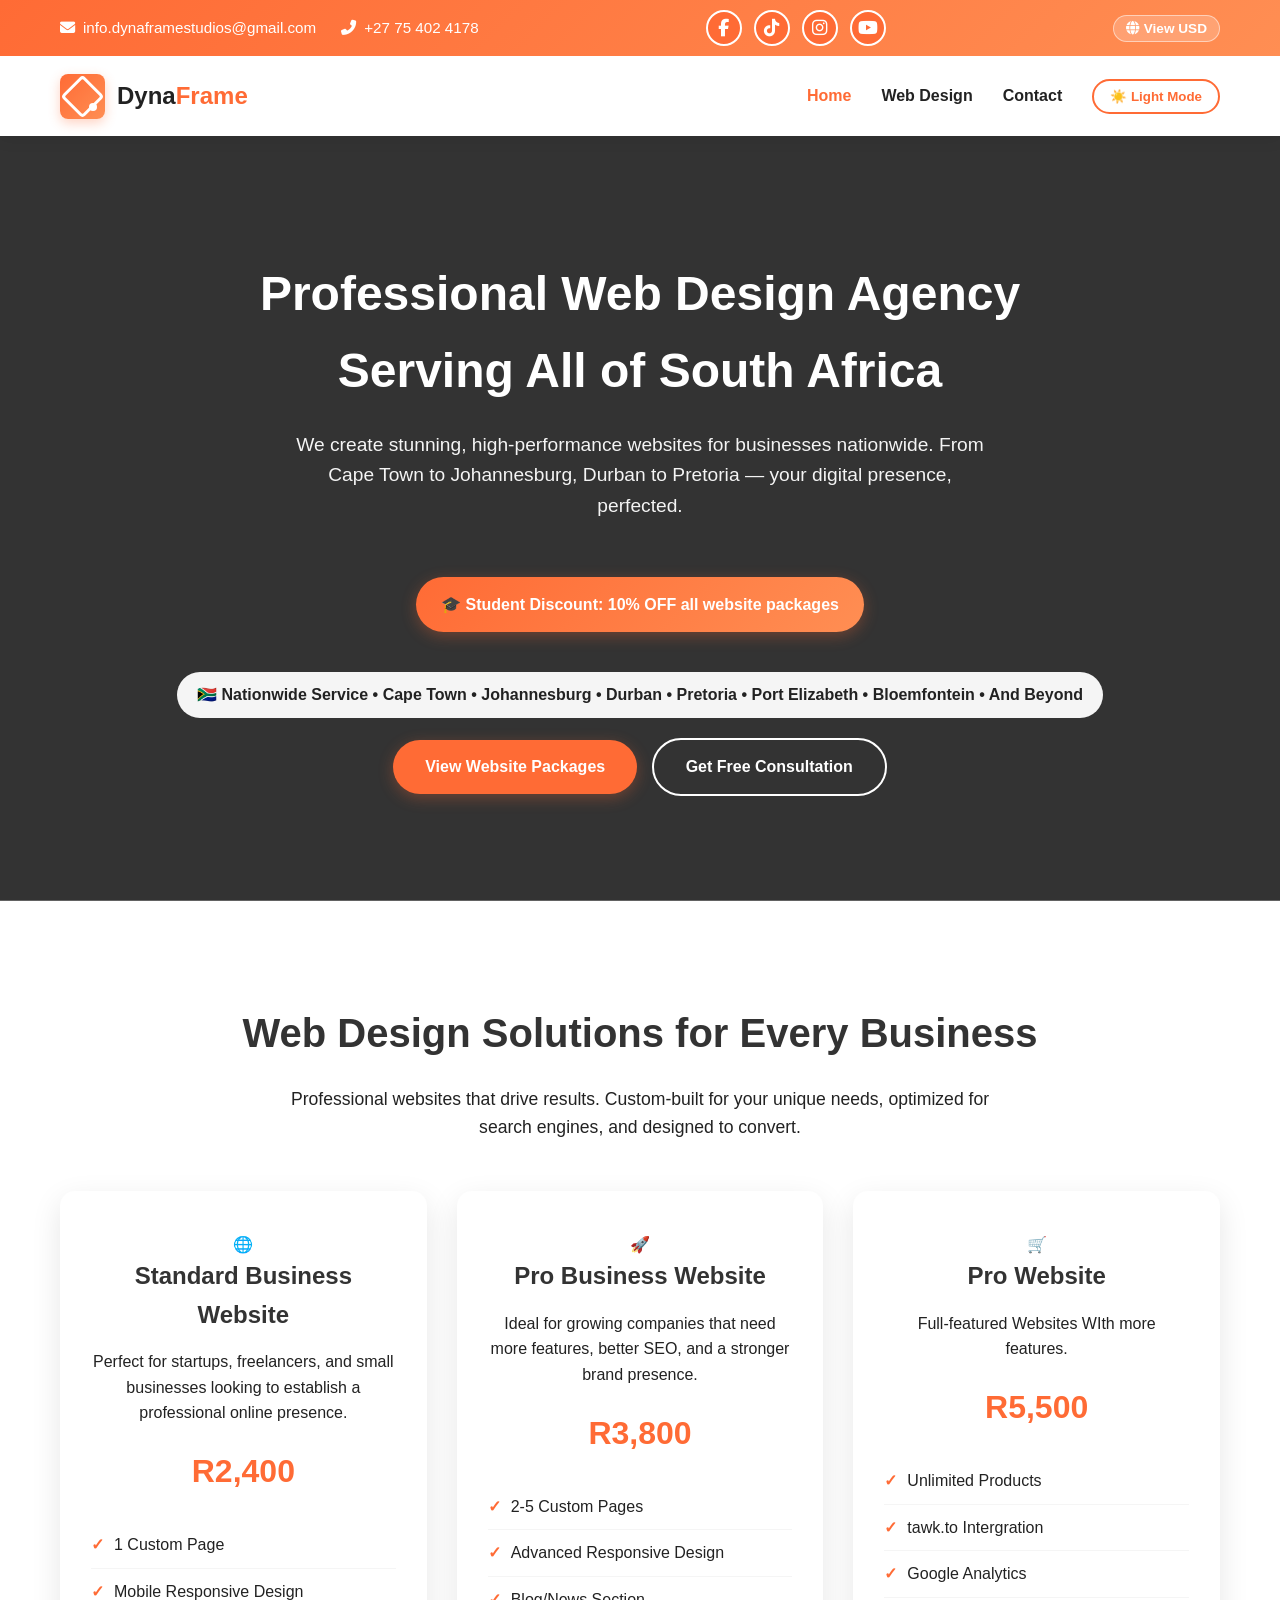
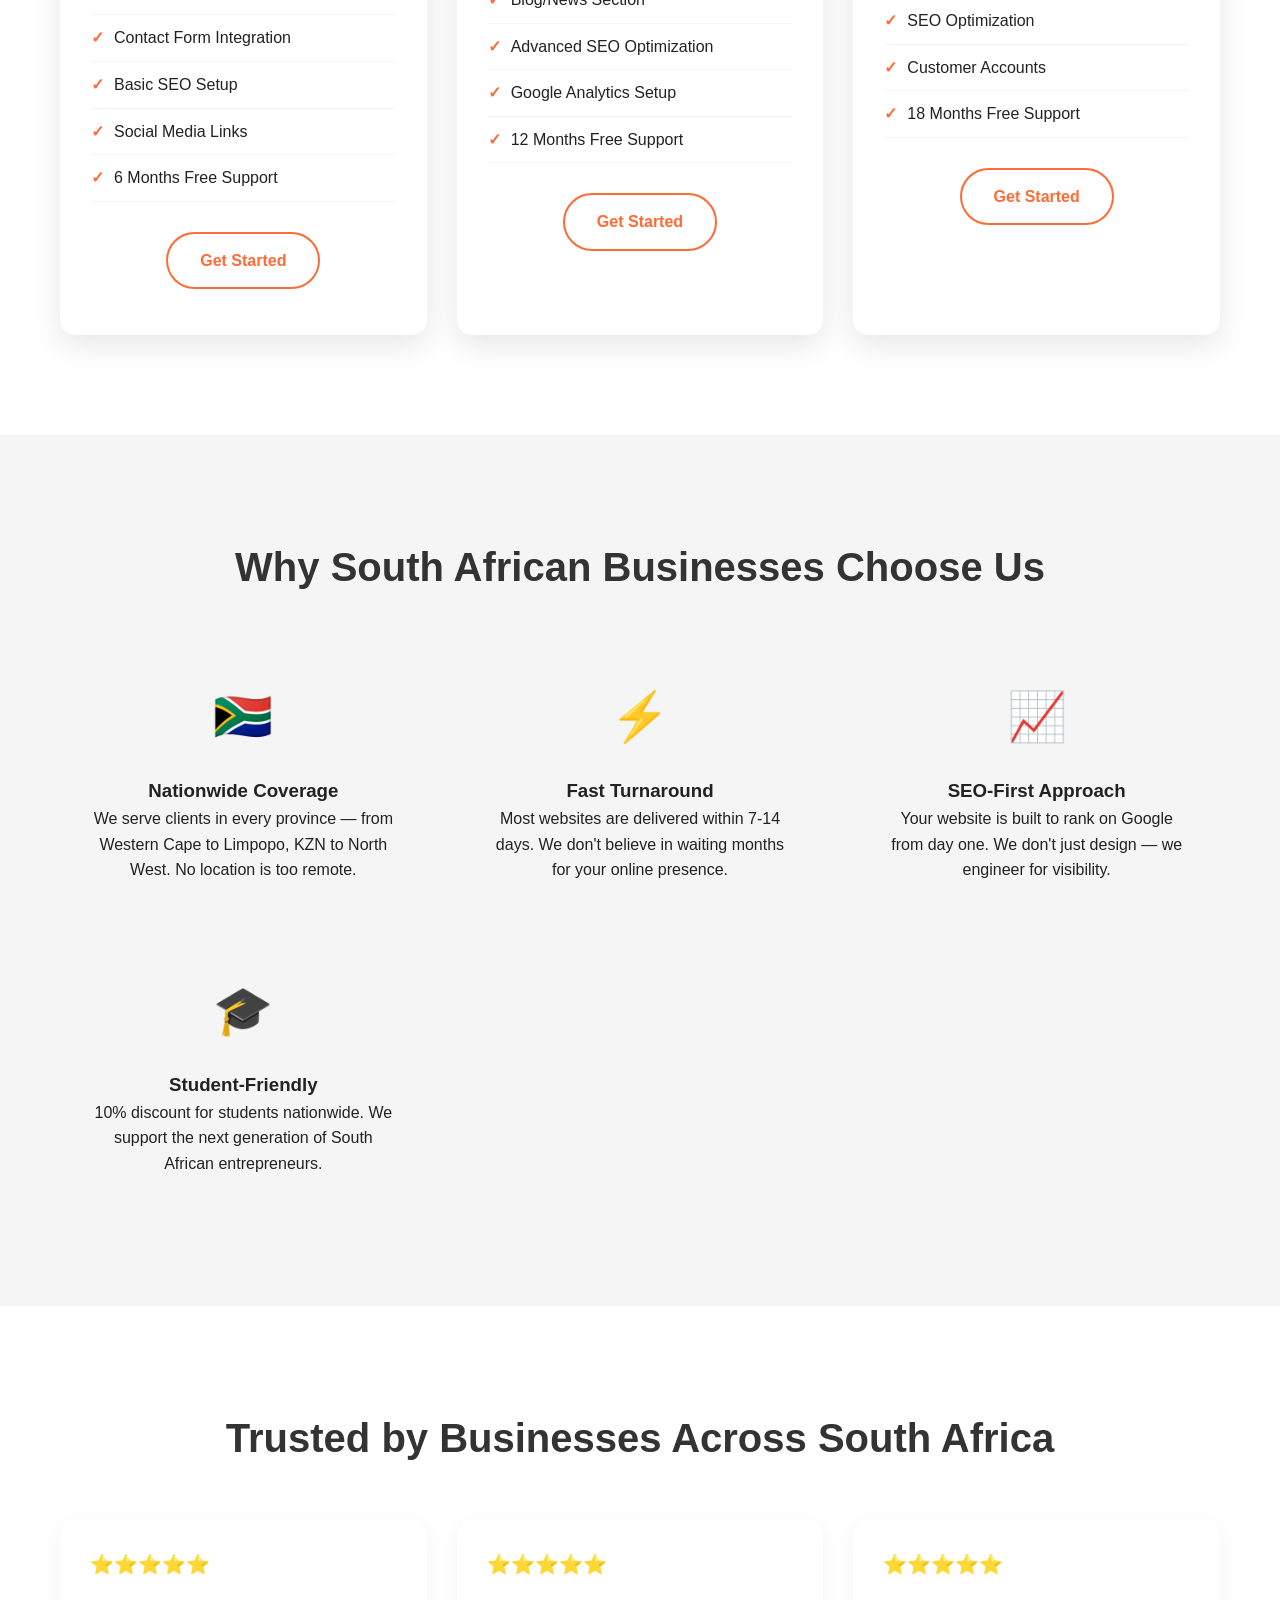
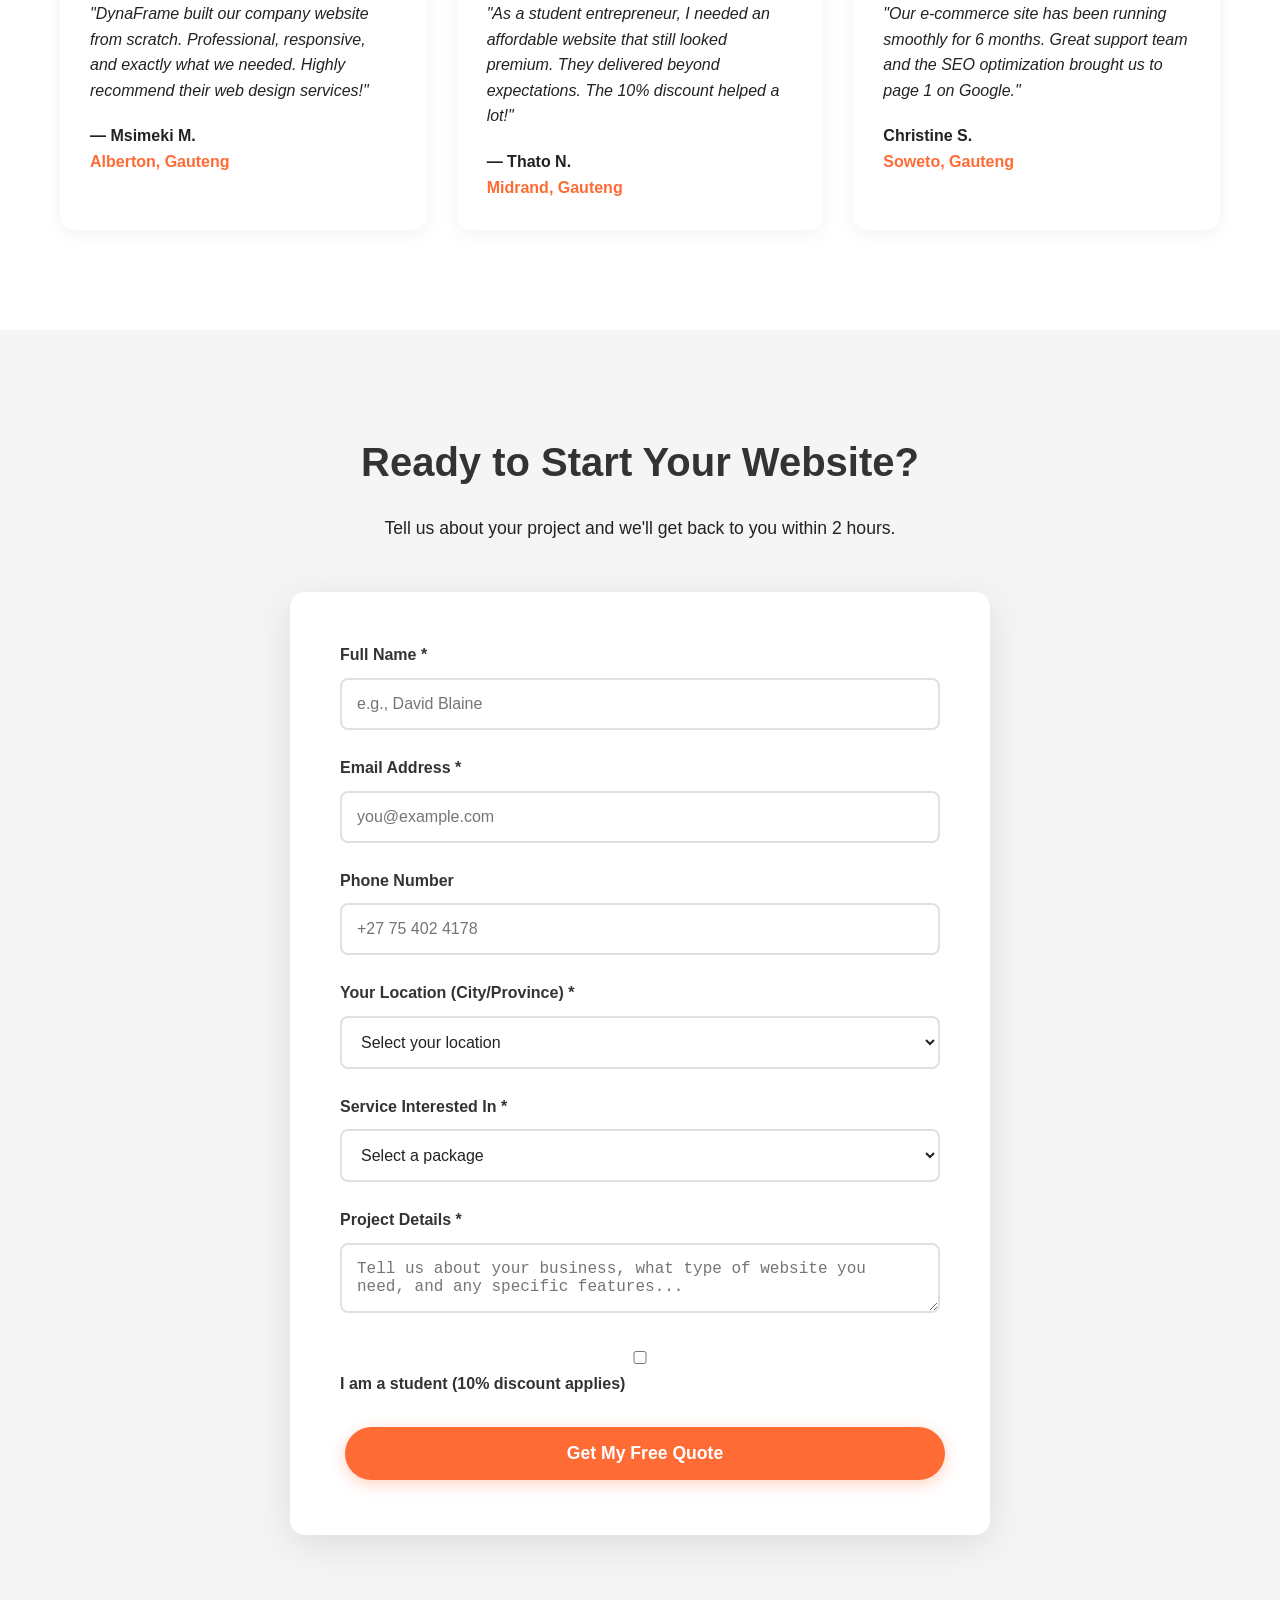
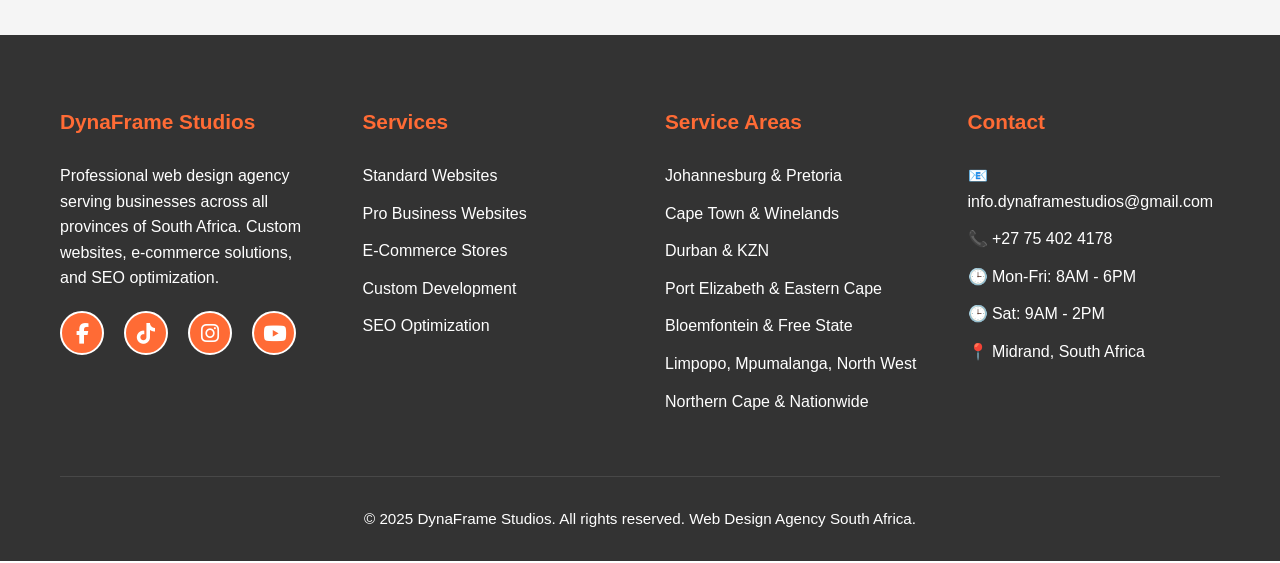
==== index.html @ 7047ec04 "changes" ====
<!DOCTYPE html>
<html lang="en">
<head>
    <meta charset="UTF-8">
    <meta name="viewport" content="width=device-width, initial-scale=1.0">
    <title>DynaFrame Studios | Professional Web Design Agency South Africa</title>
    <link rel="stylesheet" href="styles.css">
    <link rel="icon" href="data:image/svg+xml,<svg xmlns=%22http://www.w3.org/2000/svg%22 viewBox=%220 0 100 100%22><text y=%22.9em%22 font-size=%2290%22>💻</text></svg>" type="image/svg+xml">
    
    <!-- SEO Meta Tags -->
    <meta name="description" content="DynaFrame Studios is a professional web design agency in South Africa. We specialize in custom websites, e-commerce solutions, and SEO optimization. Serving businesses nationwide in Cape Town, Johannesburg, Durban, Pretoria, and all SA provinces.">
    <meta name="keywords" content="web design South Africa, website design agency Cape Town, web development Johannesburg, e-commerce website designers, SEO services South Africa, affordable web design, custom website development, responsive web design, web design company Durban, Pretoria web designers">
    <meta name="geo.region" content="ZA">
    <meta name="geo.placename" content="South Africa">
    <meta name="geo.position" content="-29.000000;25.000000">
    <meta name="ICBM" content="-29.000000, 25.000000">
    
    <!-- Open Graph -->
    <meta property="og:title" content="DynaFrame Studios - Web Design Agency South Africa">
    <meta property="og:description" content="Professional web design services for businesses across South Africa. Custom websites, e-commerce, and SEO.">
    <meta property="og:image" content="https://images.unsplash.com/photo-1581291518633-83b4ebd1d83e">
    <meta property="og:type" content="website">
    <meta property="og:url" content="https://dynaframestudios.co.za">
    
    <!-- Twitter Card -->
    <meta name="twitter:card" content="summary_large_image">
    <meta name="twitter:title" content="DynaFrame Studios - Web Design Agency South Africa">
    <meta name="twitter:description" content="Professional web design services for businesses across South Africa.">
    <meta name="twitter:image" content="https://images.unsplash.com/photo-1581291518633-83b4ebd1d83e">
	<!-- Font Awesome 6 (Official Icons) -->
<link rel="stylesheet" href="https://cdnjs.cloudflare.com/ajax/libs/font-awesome/6.5.2/css/all.min.css">
</head>
<body>
  <!-- TOP BAR with REAL Social Media Icons -->
<div class="top-bar">
    <div class="container top-bar-content">
        <div class="contact-info-top">
            <a href="mailto:info.dynaframestudios@gmail.com">
                <i class="fas fa-envelope"></i> info.dynaframestudios@gmail.com
            </a>
            <a href="tel:+27754024178">
                <i class="fas fa-phone-alt"></i> +27 75 402 4178
            </a>
        </div>
        
        <!-- PROFESSIONAL SOCIAL ICONS - Font Awesome -->
        <div class="social-icons-top">
            <!-- Facebook -->
            <a href="https://facebook.com/dynaframestudios" target="_blank" class="social-icon" aria-label="Facebook">
                <i class="fab fa-facebook-f"></i>
            </a>
            <!-- TikTok -->
            <a href="https://tiktok.com/@dynaframestudios" target="_blank" class="social-icon" aria-label="TikTok">
                <i class="fab fa-tiktok"></i>
            </a>
            <!-- Instagram -->
            <a href="https://instagram.com/dynaframestudios" target="_blank" class="social-icon" aria-label="Instagram">
                <i class="fab fa-instagram"></i>
            </a>
            <!-- YouTube -->
            <a href="https://youtube.com/@dynaframestudios" target="_blank" class="social-icon" aria-label="YouTube">
                <i class="fab fa-youtube"></i>
            </a>
        </div>
        
        <button class="currency-toggle" onclick="showCurrencyModal()">
            <i class="fas fa-globe"></i> View USD
        </button>
    </div>
</div>

    <!-- NAVIGATION -->
    <nav class="navbar">
        <div class="nav-container">
            <a href="index.html" class="logo">
                <div class="logo-graphic"></div>
                <div class="logo-text">Dyna<span>Frame</span></div>
            </a>
            <ul class="nav-menu">
                <li><a href="index.html" class="nav-link active">Home</a></li>
                <li><a href="web-design.html" class="nav-link">Web Design</a></li>
                <li><a href="contact.html" class="nav-link">Contact</a></li>
                <li>
                    <button class="theme-toggle">
                        ☀️ Light Mode
                    </button>
                </li>
            </ul>
        </div>
    </nav>

    <!-- CURRENCY MODAL -->
    <div id="currencyModal" class="price-modal">
        <div class="modal-content">
            <button class="close-modal" onclick="closeCurrencyModal()">×</button>
            <h2>Choose Currency</h2>
            <p>Select your preferred currency for web design pricing:</p>
            <div class="currency-options">
                <button class="currency-btn" onclick="selectCurrency('ZAR')">🇿🇦 ZAR</button>
                <button class="currency-btn" onclick="selectCurrency('USD')">🇺🇸 USD</button>
            </div>
            <p><small>All prices include VAT • Instant quotes available</small></p>
        </div>
    </div>

    <!-- HERO SECTION -->
    <section class="hero">
        <div class="container">
            <div class="hero-content">
                <h1>Professional Web Design Agency<br>Serving All of South Africa</h1>
                <p>We create stunning, high-performance websites for businesses nationwide. From Cape Town to Johannesburg, Durban to Pretoria — your digital presence, perfected.</p>
                
                <div class="student-banner">
                    🎓 <strong>Student Discount:</strong> 10% OFF all website packages
                </div>
                
                <div class="location-badge">
                    🇿🇦 Nationwide Service • Cape Town • Johannesburg • Durban • Pretoria • Port Elizabeth • Bloemfontein • And Beyond
                </div>
                
                <div class="hero-buttons">
                    <a href="web-design.html" class="btn btn-primary">View Website Packages</a>
                    <a href="contact.html" class="btn btn-secondary">Get Free Consultation</a>
                </div>
            </div>
        </div>
    </section>

    <!-- SERVICES SECTION - WEB DEV ONLY -->
    <section class="services">
        <div class="container">
            <h2 class="section-title">Web Design Solutions for Every Business</h2>
            <p class="section-subtitle">Professional websites that drive results. Custom-built for your unique needs, optimized for search engines, and designed to convert.</p>
            
            <div class="services-grid">
                <!-- Card 1: Standard Website -->
                <div class="service-card">
                    <div class="service-icon">🌐</div>
                    <h3>Standard Business Website</h3>
                    <p>Perfect for startups, freelancers, and small businesses looking to establish a professional online presence.</p>
                    <div class="price" data-price-zar="2400">R2,400</div>
                    <ul>
                        <li>1 Custom Page</li>
                        <li>Mobile Responsive Design</li>
                        <li>Contact Form Integration</li>
                        <li>Basic SEO Setup</li>
                        <li>Social Media Links</li>
                        <li>6 Months Free Support</li>
                    </ul>
                    <a href="contact.html?package=standard" class="btn btn-outline">Get Started</a>
                </div>
                
                <!-- Card 2: Pro Website -->
                <div class="service-card">
                    <div class="service-icon">🚀</div>
                    <h3>Pro Business Website</h3>
                    <p>Ideal for growing companies that need more features, better SEO, and a stronger brand presence.</p>
                    <div class="price" data-price-zar="3800">R3,800</div>
                    <ul>
                        <li>2-5 Custom Pages</li>
                        <li>Advanced Responsive Design</li>
                        <li>Blog/News Section</li>
                        <li>Advanced SEO Optimization</li>
                        <li>Google Analytics Setup</li>
                        <li>12 Months Free Support</li>
                    </ul>
                    <a href="contact.html?package=pro" class="btn btn-outline">Get Started</a>
                </div>
                
                <!-- Card 3: E-Commerce Website (NEW) -->
                <div class="service-card">
                    <div class="service-icon">🛒</div>
                    <h3>Pro Website</h3>
                    <p>Full-featured Websites WIth more features.</p>
                    <div class="price" data-price-zar="5500">R5,500</div>
                    <ul>
                        <li>Unlimited Products</li>
                        <li>tawk.to Intergration</li>
                        <li>Google Analytics</li>
                        <li>SEO Optimization</li>
                        <li>Customer Accounts</li>
                        <li>18 Months Free Support</li>
                    </ul>
                    <a href="contact.html?package=ecommerce" class="btn btn-outline">Get Started</a>
                </div>
            </div>
        </div>
    </section>

    <!-- WHY CHOOSE US -->
    <section class="about" style="background: var(--light-gray);">
        <div class="container">
            <h2 class="section-title">Why South African Businesses Choose Us</h2>
            <div style="display: grid; grid-template-columns: repeat(auto-fit, minmax(280px, 1fr)); gap: 30px; margin-top: 50px;">
                <div style="text-align: center; padding: 30px;">
                    <div style="font-size: 3rem; margin-bottom: 20px;">🇿🇦</div>
                    <h3>Nationwide Coverage</h3>
                    <p>We serve clients in every province — from Western Cape to Limpopo, KZN to North West. No location is too remote.</p>
                </div>
                <div style="text-align: center; padding: 30px;">
                    <div style="font-size: 3rem; margin-bottom: 20px;">⚡</div>
                    <h3>Fast Turnaround</h3>
                    <p>Most websites are delivered within 7-14 days. We don't believe in waiting months for your online presence.</p>
                </div>
                <div style="text-align: center; padding: 30px;">
                    <div style="font-size: 3rem; margin-bottom: 20px;">📈</div>
                    <h3>SEO-First Approach</h3>
                    <p>Your website is built to rank on Google from day one. We don't just design — we engineer for visibility.</p>
                </div>
                <div style="text-align: center; padding: 30px;">
                    <div style="font-size: 3rem; margin-bottom: 20px;">🎓</div>
                    <h3>Student-Friendly</h3>
                    <p>10% discount for students nationwide. We support the next generation of South African entrepreneurs.</p>
                </div>
            </div>
        </div>
    </section>

    <!-- REVIEWS -->
    <section class="reviews">
        <div class="container">
            <h2 class="section-title">Trusted by Businesses Across South Africa</h2>
            <div class="reviews-grid" style="display: grid; grid-template-columns: repeat(auto-fit, minmax(300px, 1fr)); gap: 30px; margin-top: 50px;">
                <div class="review-card" style="background: var(--white); padding: 30px; border-radius: 15px; box-shadow: 0 5px 20px rgba(0,0,0,0.05);">
                    <p style="font-size: 1.2rem; margin-bottom: 20px;">⭐⭐⭐⭐⭐</p>
                    <p style="font-style: italic; margin-bottom: 20px;">"DynaFrame built our company website from scratch. Professional, responsive, and exactly what we needed. Highly recommend their web design services!"</p>
                    <p style="font-weight: 700;">— Msimeki M.</p>
                    <p style="color: var(--primary-orange);">Alberton, Gauteng</p>
                </div>
                <div class="review-card" style="background: var(--white); padding: 30px; border-radius: 15px; box-shadow: 0 5px 20px rgba(0,0,0,0.05);">
                    <p style="font-size: 1.2rem; margin-bottom: 20px;">⭐⭐⭐⭐⭐</p>
                    <p style="font-style: italic; margin-bottom: 20px;">"As a student entrepreneur, I needed an affordable website that still looked premium. They delivered beyond expectations. The 10% discount helped a lot!"</p>
                    <p style="font-weight: 700;">— Thato N.</p>
                    <p style="color: var(--primary-orange);">Midrand, Gauteng</p>
                </div>
                <div class="review-card" style="background: var(--white); padding: 30px; border-radius: 15px; box-shadow: 0 5px 20px rgba(0,0,0,0.05);">
                    <p style="font-size: 1.2rem; margin-bottom: 20px;">⭐⭐⭐⭐⭐</p>
                    <p style="font-style: italic; margin-bottom: 20px;">"Our e-commerce site has been running smoothly for 6 months. Great support team and the SEO optimization brought us to page 1 on Google."</p>
                    <p style="font-weight: 700;"> Christine S.</p>
                    <p style="color: var(--primary-orange);">Soweto, Gauteng</p>
                </div>
            </div>
        </div>
    </section>

    <!-- CONTACT FORM -->
    <section class="contact-form" style="background: var(--light-gray);">
        <div class="container">
            <h2 class="section-title">Ready to Start Your Website?</h2>
            <p class="section-subtitle">Tell us about your project and we'll get back to you within 2 hours.</p>
            
            <div class="form-container">
                <form action="https://formsubmit.co/info.dynaframestudios@gmail.com" method="POST">
                    <input type="hidden" name="_subject" value="New Website Inquiry - DynaFrame Studios">
                    <input type="hidden" name="_template" value="table">
                    <input type="hidden" name="_captcha" value="false">
                    <input type="hidden" name="_next" value="https://dynaframestudios.co.za/thank-you.html">
                    
                    <div class="form-group">
                        <label for="name">Full Name *</label>
                        <input type="text" id="name" name="name" required placeholder="e.g., David Blaine">
                    </div>
                    
                    <div class="form-group">
                        <label for="email">Email Address *</label>
                        <input type="email" id="email" name="email" required placeholder="you@example.com">
                    </div>
                    
                    <div class="form-group">
                        <label for="phone">Phone Number</label>
                        <input type="tel" id="phone" name="phone" placeholder="+27 75 402 4178">
                    </div>
                    
                    <div class="form-group">
                        <label for="location">Your Location (City/Province) *</label>
                        <select id="location" name="location" required>
                            <option value="">Select your location</option>
                            <option value="gauteng-jhb">Johannesburg, Gauteng</option>
                            <option value="gauteng-pta">Pretoria, Gauteng</option>
                            <option value="western-cape-cpt">Cape Town, Western Cape</option>
                            <option value="kzn-dbn">Durban, KZN</option>
                            <option value="eastern-cape-pe">Port Elizabeth, Eastern Cape</option>
                            <option value="free-state-bfn">Bloemfontein, Free State</option>
                            <option value="limpopo">Limpopo</option>
                            <option value="mpumalanga">Mpumalanga</option>
                            <option value="north-west">North West</option>
                            <option value="northern-cape">Northern Cape</option>
                            <option value="other">Other Country (Please specify in message)</option>
                        </select>
                    </div>
                    
                    <div class="form-group">
                        <label for="service">Service Interested In *</label>
                        <select id="service" name="service" required>
                            <option value="">Select a package</option>
                            <option value="web-design-standard">Standard Website - R2,500</option>
                            <option value="web-design-pro">Pro Website - R3,500</option>
                            <option value="web-design-ecommerce">E-Commerce Website - R5,000</option>
                            <option value="web-design-custom">Custom Quote (Large Project)</option>
                        </select>
                    </div>
                    
                    <div class="form-group">
                        <label for="message">Project Details *</label>
                        <textarea id="message" name="message" placeholder="Tell us about your business, what type of website you need, and any specific features..." required></textarea>
                    </div>
                    
                    <div class="form-group">
                        <label>
                            <input type="checkbox" name="student" value="yes"> I am a student (10% discount applies)
                        </label>
                    </div>
                    
                    <button type="submit" class="btn btn-primary" style="width: 100%; padding: 16px; font-size: 1.1rem;">Get My Free Quote</button>
                </form>
            </div>
        </div>
    </section>

    <!-- FOOTER -->
    <footer class="footer">
        <div class="container">
            <div class="footer-content">
                <div class="footer-section">
                    <h3>DynaFrame Studios</h3>
                    <p>Professional web design agency serving businesses across all provinces of South Africa. Custom websites, e-commerce solutions, and SEO optimization.</p>
                   <div class="social-links">
    <a href="https://facebook.com/dynaframestudios" target="_blank" aria-label="Facebook">
        <i class="fab fa-facebook-f"></i>
    </a>
    <a href="https://tiktok.com/@dynaframestudios" target="_blank" aria-label="TikTok">
        <i class="fab fa-tiktok"></i>
    </a>
    <a href="https://instagram.com/dynaframe.studios" target="_blank" aria-label="Instagram">
        <i class="fab fa-instagram"></i>
    </a>
    <a href="https://youtube.com/@dynaframestudios" target="_blank" aria-label="YouTube">
        <i class="fab fa-youtube"></i>
    </a>
</div> 
                </div>
                <div class="footer-section">
                    <h3>Services</h3>
                    <ul>
                        <li><a href="web-design.html">Standard Websites</a></li>
                        <li><a href="web-design.html">Pro Business Websites</a></li>
                        <li><a href="web-design.html">E-Commerce Stores</a></li>
                        <li><a href="contact.html">Custom Development</a></li>
                        <li><a href="web-design.html">SEO Optimization</a></li>
                    </ul>
                </div>
                <div class="footer-section">
                    <h3>Service Areas</h3>
                    <ul>
                        <li>Johannesburg & Pretoria</li>
                        <li>Cape Town & Winelands</li>
                        <li>Durban & KZN</li>
                        <li>Port Elizabeth & Eastern Cape</li>
                        <li>Bloemfontein & Free State</li>
                        <li>Limpopo, Mpumalanga, North West</li>
                        <li>Northern Cape & Nationwide</li>
                    </ul>
                </div>
                <div class="footer-section">
                    <h3>Contact</h3>
                    <ul>
                        <li>📧 info.dynaframestudios@gmail.com</li>
                        <li>📞 +27 75 402 4178</li>
                        <li>🕒 Mon-Fri: 8AM - 6PM</li>
                        <li>🕒 Sat: 9AM - 2PM</li>
                        <li>📍 Midrand, South Africa</li>
                    </ul>
                </div>
            </div>
            <div class="footer-bottom">
                <p>&copy; 2025 DynaFrame Studios. All rights reserved. Web Design Agency South Africa.</p>
            </div>
        </div>
    </footer>

    <!-- Schema.org for SEO -->
    <script type="application/ld+json">
    {
      "@context": "https://schema.org",
      "@type": "ProfessionalService",
      "name": "DynaFrame Studios",
      "description": "Professional web design agency serving all of South Africa",
      "url": "https://dynaframestudios.co.za",
      "logo": "https://dynaframestudios.co.za/logo.png",
      "email": "info@dynaframestudios.co.za",
      "telephone": "+27754024178",
      "areaServed": {
        "@type": "Country",
        "name": "South Africa"
      },
      "address": {
        "@type": "PostalAddress",
        "addressCountry": "ZA"
      },
      "priceRange": "R2,500 - R15,000+"
    }
    </script>

    <!-- Scripts -->
    <script src="script.js"></script>
    
    <!-- Tawk.to Live Chat -->
    <script type="text/javascript">
    var Tawk_API=Tawk_API||{}, Tawk_LoadStart=new Date();
    (function(){
    var s1=document.createElement("script"),s0=document.getElementsByTagName("script")[0];
    s1.async=true;
    s1.src='https://embed.tawk.to/68ec91b77e32cc195255b3de/1j7e1idgv';
    s1.charset='UTF-8';
    s1.setAttribute('crossorigin','*');
    s0.parentNode.insertBefore(s1,s0);
    })();
    </script>
</body>
</html>
---- styles.css ----
:root {
    --primary-orange: #FF6B35;
    --secondary-orange: #FF8E53;
    --white: #FFFFFF;
    --black: #222222;
    --dark-gray: #333333;
    --light-gray: #F5F5F5;
    --bg-dark: #121212;
    --card-dark: #1E1E1E;
    --text-dark: #F0F0F0;
    --border-dark: #333333;
}

* {
    margin: 0;
    padding: 0;
    box-sizing: border-box;
    transition: background-color 0.3s ease, color 0.3s ease, border-color 0.3s ease, background 0.3s ease;
}

body {
    font-family: 'Arial', sans-serif;
    line-height: 1.6;
    color: var(--black);
    background-color: var(--white);
}

body.dark-mode {
    background-color: var(--bg-dark);
    color: var(--text-dark);
}

.container {
    max-width: 1200px;
    margin: 0 auto;
    padding: 0 20px;
}

/* ===== TOP BAR ===== */
.top-bar {
    background: linear-gradient(135deg, var(--primary-orange), var(--secondary-orange));
    color: white;
    padding: 10px 0;
    position: relative;
    z-index: 1001;
}

body.dark-mode .top-bar {
    background: linear-gradient(135deg, var(--dark-gray), var(--black));
}

.top-bar-content {
    display: flex;
    justify-content: space-between;
    align-items: center;
    flex-wrap: wrap;
}

.contact-info-top {
    display: flex;
    gap: 25px;
    flex-wrap: wrap;
}

.contact-info-top a {
    color: white;
    text-decoration: none;
    display: flex;
    align-items: center;
    gap: 8px;
    font-size: 0.95rem;
    transition: opacity 0.3s;
}

body.dark-mode .contact-info-top a {
    color: var(--white);
}

.contact-info-top a:hover {
    opacity: 0.9;
    text-decoration: underline;
}

/* ===== SOCIAL ICONS - UPDATED ===== */
.social-icons-top {
    display: flex;
    gap: 12px;
    align-items: center;
}

.social-icon {
    display: flex;
    align-items: center;
    justify-content: center;
    width: 36px;
    height: 36px;
    border-radius: 50%;
    text-decoration: none;
    font-size: 1.1rem;
    transition: all 0.3s ease;
    
    /* LIGHT MODE - Orange circle, white border, white icon */
    background: var(--primary-orange);
    border: 2px solid var(--white);
    color: var(--white);
}

.social-icon:hover {
    transform: translateY(-3px);
    box-shadow: 0 5px 15px rgba(255, 107, 53, 0.4);
}

/* DARK MODE - Black circle, orange border, orange icon */
body.dark-mode .social-icon {
    background: var(--black);
    border: 2px solid var(--primary-orange);
    color: var(--primary-orange);
}

body.dark-mode .social-icon:hover {
    box-shadow: 0 5px 15px rgba(255, 107, 53, 0.3);
}

.currency-toggle {
    background: rgba(255,255,255,0.2);
    border: 1px solid rgba(255,255,255,0.5);
    color: white;
    padding: 5px 12px;
    border-radius: 20px;
    cursor: pointer;
    font-size: 0.85rem;
    font-weight: 600;
    transition: all 0.3s;
}

.currency-toggle:hover {
    background: rgba(255,255,255,0.3);
}

/* ===== NAVIGATION ===== */
.navbar {
    background: var(--white);
    box-shadow: 0 2px 15px rgba(0,0,0,0.1);
    position: sticky;
    top: 0;
    width: 100%;
    z-index: 1000;
}

body.dark-mode .navbar {
    background: var(--card-dark);
    box-shadow: 0 2px 15px rgba(0,0,0,0.3);
}

.nav-container {
    max-width: 1200px;
    margin: 0 auto;
    padding: 0 20px;
    display: flex;
    justify-content: space-between;
    align-items: center;
    height: 80px;
}

.logo {
    display: flex;
    align-items: center;
    gap: 12px;
    text-decoration: none;
}

.logo-graphic {
    width: 45px;
    height: 45px;
    background: linear-gradient(135deg, var(--primary-orange) 0%, var(--secondary-orange) 100%);
    border-radius: 8px;
    position: relative;
    display: flex;
    align-items: center;
    justify-content: center;
    box-shadow: 0 4px 12px rgba(255, 107, 53, 0.3);
}

body.dark-mode .logo-graphic {
    background: linear-gradient(135deg, var(--white) 0%, var(--light-gray) 100%);
    box-shadow: 0 4px 12px rgba(255,255,255,0.1);
}

.logo-graphic::before {
    content: "";
    position: absolute;
    width: 25px;
    height: 25px;
    border: 3px solid var(--white);
    border-radius: 4px;
    transform: rotate(45deg);
}

body.dark-mode .logo-graphic::before {
    border-color: var(--primary-orange);
}

.logo-graphic::after {
    content: "";
    position: absolute;
    width: 8px;
    height: 8px;
    background: var(--white);
    border-radius: 50%;
    bottom: 8px;
    right: 8px;
}

body.dark-mode .logo-graphic::after {
    background: var(--primary-orange);
}

.logo-text {
    font-size: 1.5rem;
    font-weight: 700;
    color: var(--black);
}

body.dark-mode .logo-text {
    color: var(--text-dark);
}

.logo-text span {
    color: var(--primary-orange);
}

body.dark-mode .logo-text span {
    color: var(--white);
}

.nav-menu {
    display: flex;
    list-style: none;
    gap: 30px;
    align-items: center;
}

.nav-link {
    text-decoration: none;
    color: var(--black);
    font-weight: 600;
    transition: color 0.3s;
    font-size: 1rem;
}

body.dark-mode .nav-link {
    color: var(--text-dark);
}

.nav-link:hover,
.nav-link.active {
    color: var(--primary-orange);
}

body.dark-mode .nav-link:hover,
body.dark-mode .nav-link.active {
    color: var(--white);
}

.theme-toggle {
    background: none;
    border: 2px solid var(--primary-orange);
    color: var(--primary-orange);
    padding: 8px 16px;
    border-radius: 30px;
    cursor: pointer;
    font-weight: 600;
    display: flex;
    align-items: center;
    gap: 8px;
    transition: all 0.3s;
}

body.dark-mode .theme-toggle {
    border-color: var(--white);
    color: var(--white);
}

.theme-toggle:hover {
    background: var(--primary-orange);
    color: white;
}

body.dark-mode .theme-toggle:hover {
    background: var(--white);
    color: var(--black);
    border-color: var(--white);
}

/* ===== MOBILE MENU ===== */
.mobile-menu-toggle {
    display: none;
    flex-direction: column;
    cursor: pointer;
    gap: 6px;
}

.mobile-menu-toggle span {
    width: 30px;
    height: 3px;
    background: var(--black);
    border-radius: 3px;
    transition: 0.3s;
}

body.dark-mode .mobile-menu-toggle span {
    background: var(--text-dark);
}

/* ===== HERO SECTION ===== */
.hero {
    background: linear-gradient(rgba(0,0,0,0.8), rgba(0,0,0,0.8)), url('https://images.unsplash.com/photo-1581291518633-83b4ebd1d83e?ixlib=rb-4.0.3&auto=format&fit=crop&w=1200&q=80');
    background-size: cover;
    background-position: center;
    color: white;
    padding: 120px 0 100px;
    text-align: center;
}

.hero-content h1 {
    font-size: 3rem;
    margin-bottom: 20px;
    font-weight: 700;
    color: white;
}

.hero-content p {
    font-size: 1.2rem;
    margin-bottom: 30px;
    max-width: 700px;
    margin-left: auto;
    margin-right: auto;
    opacity: 0.95;
    color: white;
}

/* ===== BUTTONS ===== */
.btn {
    display: inline-block;
    padding: 14px 32px;
    border-radius: 50px;
    text-decoration: none;
    font-weight: 600;
    transition: all 0.3s;
    margin: 5px;
    border: none;
    cursor: pointer;
    font-size: 1rem;
}

.btn-primary {
    background: var(--primary-orange);
    color: white;
    box-shadow: 0 4px 15px rgba(255, 107, 53, 0.3);
}

.btn-primary:hover {
    background: var(--secondary-orange);
    transform: translateY(-3px);
    box-shadow: 0 6px 20px rgba(255, 107, 53, 0.4);
}

.btn-secondary {
    background: transparent;
    color: white;
    border: 2px solid white;
}

.btn-secondary:hover {
    background: white;
    color: var(--black);
    transform: translateY(-3px);
}

.btn-outline {
    background: transparent;
    color: var(--primary-orange);
    border: 2px solid var(--primary-orange);
}

body.dark-mode .btn-outline {
    color: var(--white);
    border-color: var(--white);
}

.btn-outline:hover {
    background: var(--primary-orange);
    color: white;
}

body.dark-mode .btn-outline:hover {
    background: var(--white);
    color: var(--black);
    border-color: var(--white);
}

/* ===== STUDENT BANNER ===== */
.student-banner {
    background: linear-gradient(135deg, var(--primary-orange), var(--secondary-orange));
    color: white;
    padding: 15px 25px;
    border-radius: 50px;
    margin: 25px 0;
    text-align: center;
    font-weight: 600;
    box-shadow: 0 4px 15px rgba(255, 107, 53, 0.3);
    display: inline-block;
}

body.dark-mode .student-banner {
    background: linear-gradient(135deg, var(--dark-gray), var(--black));
    color: var(--white);
}

/* ===== LOCATION BADGE ===== */
.location-badge {
    background: var(--light-gray);
    color: var(--black);
    padding: 10px 20px;
    border-radius: 50px;
    display: inline-block;
    margin: 15px 0;
    font-size: 1rem;
    font-weight: 600;
}

body.dark-mode .location-badge {
    background: var(--card-dark);
    color: var(--text-dark);
}

/* ===== SECTIONS ===== */
.services,
.about,
.reviews,
.contact-form,
.pricing,
.process {
    padding: 100px 0;
}

.section-title {
    text-align: center;
    font-size: 2.5rem;
    margin-bottom: 20px;
    color: var(--dark-gray);
}

body.dark-mode .section-title {
    color: var(--white);
}

.section-subtitle {
    text-align: center;
    max-width: 700px;
    margin: 0 auto 50px;
    font-size: 1.1rem;
    color: var(--black);
}

body.dark-mode .section-subtitle {
    color: var(--text-dark);
}

/* ===== SERVICES GRID ===== */
.services-grid {
    display: grid;
    grid-template-columns: repeat(auto-fit, minmax(350px, 1fr));
    gap: 30px;
    margin-top: 50px;
}

.service-card {
    background: var(--white);
    padding: 40px 30px;
    border-radius: 15px;
    text-align: center;
    box-shadow: 0 10px 30px rgba(0,0,0,0.1);
    transition: all 0.3s;
    border: 1px solid transparent;
}

.service-card:hover {
    transform: translateY(-10px);
    box-shadow: 0 15px 40px rgba(255, 107, 53, 0.15);
    border-color: var(--primary-orange);
}

body.dark-mode .service-card {
    background: var(--card-dark);
    color: var(--text-dark);
    box-shadow: 0 10px 30px rgba(0,0,0,0.3);
}

.service-card .price {
    font-size: 2rem;
    font-weight: 700;
    color: var(--primary-orange);
    margin: 20px 0;
}

body.dark-mode .service-card .price {
    color: var(--white);
}

.service-card h3 {
    color: var(--dark-gray);
    margin-bottom: 15px;
    font-size: 1.5rem;
}

body.dark-mode .service-card h3 {
    color: var(--white);
}

.service-card ul {
    list-style: none;
    margin: 25px 0;
    text-align: left;
}

.service-card li {
    padding: 10px 0;
    border-bottom: 1px solid var(--light-gray);
    display: flex;
    align-items: center;
    gap: 10px;
    color: var(--black);
}

body.dark-mode .service-card li {
    border-bottom-color: var(--border-dark);
    color: var(--text-dark);
}

.service-card li:before {
    content: "✓";
    color: var(--primary-orange);
    font-weight: bold;
}

body.dark-mode .service-card li:before {
    color: var(--white);
}

/* ===== PRICING CARDS ===== */
.pricing-grid {
    display: grid;
    grid-template-columns: repeat(auto-fit, minmax(300px, 1fr));
    gap: 30px;
    margin-top: 50px;
}

.pricing-card {
    background: var(--white);
    border-radius: 15px;
    overflow: hidden;
    box-shadow: 0 10px 30px rgba(0,0,0,0.1);
    transition: transform 0.3s;
    border: 1px solid transparent;
}

.pricing-card:hover {
    transform: translateY(-10px);
    border-color: var(--primary-orange);
}

body.dark-mode .pricing-card {
    background: var(--card-dark);
}

.pricing-header {
    background: var(--primary-orange);
    color: white;
    padding: 40px 30px;
    text-align: center;
}

body.dark-mode .pricing-header {
    background: linear-gradient(135deg, var(--dark-gray), var(--black));
}

.pricing-header h3 {
    font-size: 1.8rem;
    margin-bottom: 15px;
    color: white;
}

.price {
    font-size: 3.5rem;
    font-weight: 700;
    margin-bottom: 10px;
    color: white;
}

.pricing-body {
    padding: 40px 30px;
}

.features-list {
    list-style: none;
    margin-bottom: 30px;
}

.features-list li {
    padding: 12px 0;
    border-bottom: 1px solid var(--light-gray);
    display: flex;
    align-items: center;
    gap: 10px;
    color: var(--black);
}

body.dark-mode .features-list li {
    border-bottom-color: var(--border-dark);
    color: var(--text-dark);
}

.features-list li:before {
    content: "✓";
    color: var(--primary-orange);
    font-weight: bold;
}

body.dark-mode .features-list li:before {
    color: var(--white);
}

/* ===== PROCESS STEPS ===== */
.process-steps {
    display: grid;
    grid-template-columns: repeat(auto-fit, minmax(250px, 1fr));
    gap: 30px;
    margin-top: 50px;
}

.process-step {
    text-align: center;
    padding: 40px 30px;
    background: var(--white);
    border-radius: 15px;
    box-shadow: 0 5px 20px rgba(0,0,0,0.1);
}

body.dark-mode .process-step {
    background: var(--card-dark);
}

.process-step h3 {
    color: var(--dark-gray);
    margin-bottom: 15px;
}

body.dark-mode .process-step h3 {
    color: var(--white);
}

.process-step p {
    color: var(--black);
}

body.dark-mode .process-step p {
    color: var(--text-dark);
}

.step-number {
    background: var(--primary-orange);
    color: white;
    width: 60px;
    height: 60px;
    border-radius: 50%;
    display: flex;
    align-items: center;
    justify-content: center;
    font-size: 1.8rem;
    font-weight: 700;
    margin: 0 auto 25px;
}

body.dark-mode .step-number {
    background: var(--white);
    color: var(--black);
}

/* ===== REVIEW CARDS ===== */
.review-card {
    background: var(--white);
    padding: 30px;
    border-radius: 15px;
    box-shadow: 0 5px 20px rgba(0,0,0,0.05);
}

body.dark-mode .review-card {
    background: var(--card-dark);
}

.review-card p {
    color: var(--black);
}

body.dark-mode .review-card p {
    color: var(--text-dark);
}

.review-card p:last-child {
    color: var(--primary-orange);
    font-weight: 700;
}

body.dark-mode .review-card p:last-child {
    color: var(--white);
}

/* ===== FORM STYLES ===== */
.form-container {
    max-width: 700px;
    margin: 0 auto;
    background: var(--white);
    padding: 50px;
    border-radius: 15px;
    box-shadow: 0 10px 40px rgba(0,0,0,0.1);
}

body.dark-mode .form-container {
    background: var(--card-dark);
}

.form-group {
    margin-bottom: 25px;
}

.form-group label {
    display: block;
    margin-bottom: 10px;
    font-weight: 600;
    color: var(--dark-gray);
}

body.dark-mode .form-group label {
    color: var(--text-dark);
}

.form-group input,
.form-group select,
.form-group textarea {
    width: 100%;
    padding: 15px;
    border: 2px solid #e0e0e0;
    border-radius: 8px;
    font-size: 1rem;
    transition: all 0.3s;
    background: var(--white);
    color: var(--black);
}

body.dark-mode .form-group input,
body.dark-mode .form-group select,
body.dark-mode .form-group textarea {
    background: var(--bg-dark);
    border-color: var(--border-dark);
    color: var(--text-dark);
}

.form-group input:focus,
.form-group select:focus,
.form-group textarea:focus {
    outline: none;
    border-color: var(--primary-orange);
    box-shadow: 0 0 0 3px rgba(255, 107, 53, 0.1);
}

/* ===== CURRENCY MODAL ===== */
.price-modal {
    display: none;
    position: fixed;
    top: 0;
    left: 0;
    width: 100%;
    height: 100%;
    background: rgba(0,0,0,0.8);
    z-index: 2000;
    justify-content: center;
    align-items: center;
}

.modal-content {
    background: var(--white);
    padding: 50px;
    border-radius: 15px;
    text-align: center;
    max-width: 500px;
    width: 90%;
    position: relative;
}

body.dark-mode .modal-content {
    background: var(--card-dark);
    color: var(--text-dark);
}

.modal-content h2 {
    color: var(--dark-gray);
    margin-bottom: 15px;
}

body.dark-mode .modal-content h2 {
    color: var(--white);
}

.modal-content p {
    color: var(--black);
}

body.dark-mode .modal-content p {
    color: var(--text-dark);
}

.close-modal {
    position: absolute;
    top: 15px;
    right: 20px;
    background: none;
    border: none;
    font-size: 2rem;
    cursor: pointer;
    color: var(--dark-gray);
}

body.dark-mode .close-modal {
    color: var(--text-dark);
}

.currency-options {
    display: flex;
    gap: 20px;
    justify-content: center;
    margin: 30px 0;
}

.currency-btn {
    padding: 15px 30px;
    border: 2px solid var(--primary-orange);
    background: none;
    color: var(--primary-orange);
    border-radius: 8px;
    cursor: pointer;
    font-weight: 600;
    font-size: 1.1rem;
    transition: all 0.3s;
}

.currency-btn:hover {
    background: var(--primary-orange);
    color: white;
}

body.dark-mode .currency-btn {
    border-color: var(--white);
    color: var(--white);
}

body.dark-mode .currency-btn:hover {
    background: var(--white);
    color: var(--black);
}

/* ===== FOOTER ===== */
.footer {
    background: var(--dark-gray);
    color: var(--white);
    padding: 70px 0 30px;
}

body.dark-mode .footer {
    background: var(--black);
}

.footer-content {
    display: grid;
    grid-template-columns: repeat(auto-fit, minmax(250px, 1fr));
    gap: 50px;
    margin-bottom: 50px;
}

.footer-section h3 {
    margin-bottom: 25px;
    color: var(--primary-orange);
    font-size: 1.3rem;
}

body.dark-mode .footer-section h3 {
    color: var(--white);
}

.footer-section ul {
    list-style: none;
}

.footer-section ul li {
    margin-bottom: 12px;
    color: var(--white);
}

.footer-section a {
    color: var(--white);
    text-decoration: none;
    transition: color 0.3s;
}

.footer-section a:hover {
    color: var(--primary-orange);
}

body.dark-mode .footer-section a:hover {
    color: var(--white);
}

/* ===== SOCIAL LINKS IN FOOTER ===== */
.social-links {
    display: flex;
    gap: 20px;
    margin-top: 20px;
}

.social-links a {
    display: flex;
    align-items: center;
    justify-content: center;
    width: 44px;
    height: 44px;
    border-radius: 50%;
    background: var(--primary-orange);
    border: 2px solid var(--white);
    color: var(--white);
    font-size: 1.3rem;
    transition: all 0.3s;
}

.social-links a:hover {
    transform: translateY(-3px);
    box-shadow: 0 5px 15px rgba(255, 107, 53, 0.4);
}

body.dark-mode .social-links a {
    background: var(--black);
    border: 2px solid var(--primary-orange);
    color: var(--primary-orange);
}

body.dark-mode .social-links a:hover {
    box-shadow: 0 5px 15px rgba(255, 107, 53, 0.3);
}

.footer-bottom {
    text-align: center;
    padding-top: 30px;
    border-top: 1px solid rgba(255,255,255,0.1);
    font-size: 0.95rem;
    color: var(--white);
}

/* ===== RESPONSIVE DESIGN ===== */
@media (max-width: 992px) {
    .hero-content h1 {
        font-size: 2.5rem;
    }
    
    .section-title {
        font-size: 2.2rem;
    }
}

@media (max-width: 768px) {
    .top-bar-content {
        flex-direction: column;
        gap: 15px;
        text-align: center;
    }
    
    .contact-info-top {
        flex-direction: column;
        gap: 10px;
        align-items: center;
    }
    
    .social-icons-top {
        justify-content: center;
    }
    
    .mobile-menu-toggle {
        display: flex;
    }
    
    .nav-menu {
        display: none;
        position: absolute;
        top: 80px;
        left: 0;
        width: 100%;
        background: var(--white);
        flex-direction: column;
        padding: 30px;
        box-shadow: 0 10px 20px rgba(0,0,0,0.1);
        gap: 20px;
    }
    
    body.dark-mode .nav-menu {
        background: var(--card-dark);
    }
    
    .nav-menu.active {
        display: flex;
    }
    
    .nav-menu li {
        width: 100%;
        text-align: center;
    }
    
    .nav-link {
        display: block;
        padding: 10px;
    }
    
    .hero {
        padding: 100px 0 80px;
    }
    
    .hero-content h1 {
        font-size: 2rem;
    }
    
    .hero-content p {
        font-size: 1rem;
    }
    
    .hero-buttons {
        flex-direction: column;
        align-items: center;
    }
    
    .btn {
        width: 100%;
        max-width: 300px;
    }
    
    .services,
    .about,
    .reviews,
    .contact-form,
    .pricing,
    .process {
        padding: 60px 0;
    }
    
    .services-grid,
    .pricing-grid,
    .process-steps {
        grid-template-columns: 1fr;
    }
    
    .form-container {
        padding: 30px 20px;
    }
    
    .section-title {
        font-size: 1.8rem;
    }
    
    .price {
        font-size: 2.5rem;
    }
}

@media (max-width: 480px) {
    .container {
        padding: 0 15px;
    }
    
    .hero-content h1 {
        font-size: 1.8rem;
    }
    
    .logo-text {
        font-size: 1.2rem;
    }
    
    .logo-graphic {
        width: 35px;
        height: 35px;
    }
    
    .logo-graphic::before {
        width: 20px;
        height: 20px;
    }
    
    .service-card {
        padding: 30px 20px;
    }
    
    .pricing-header {
        padding: 30px 20px;
    }
    
    .pricing-body {
        padding: 30px 20px;
    }
    
    .footer-content {
        grid-template-columns: 1fr;
        text-align: center;
    }
    
    .social-links {
        justify-content: center;
    }
}
/* ===== DARK MODE COMPLETE FIX - WHITE BACKGROUNDS ELIMINATED ===== */
body.dark-mode,
body.dark-mode .service-card,
body.dark-mode .pricing-card,
body.dark-mode .process-step,
body.dark-mode .review-card,
body.dark-mode .form-container,
body.dark-mode .modal-content,
body.dark-mode .countdown-box,
body.dark-mode .location-card,
body.dark-mode .step-item,
body.dark-mode [style*="background: var(--white)"],
body.dark-mode [style*="background: white"],
body.dark-mode [style*="background:#fff"],
body.dark-mode [style*="background:#FFFFFF"] {
    background: var(--card-dark) !important;
    color: var(--text-dark) !important;
}

/* Cards with white backgrounds in dark mode */
body.dark-mode .service-card,
body.dark-mode .pricing-card,
body.dark-mode .process-step,
body.dark-mode .review-card {
    background: var(--card-dark) !important;
    border: 1px solid var(--border-dark);
}

/* Text colors in dark mode */
body.dark-mode .service-card h3,
body.dark-mode .pricing-card h3,
body.dark-mode .process-step h3,
body.dark-mode .review-card h3,
body.dark-mode .service-card p,
body.dark-mode .pricing-card p,
body.dark-mode .process-step p,
body.dark-mode .review-card p,
body.dark-mode .step-item p,
body.dark-mode .step-item h3,
body.dark-mode .location-card p,
body.dark-mode .location-card h4 {
    color: var(--text-dark) !important;
}

/* Price text in dark mode */
body.dark-mode .service-card .price,
body.dark-mode .pricing-card .price {
    color: var(--white) !important;
}

/* Feature list items in dark mode */
body.dark-mode .service-card li,
body.dark-mode .features-list li {
    color: var(--text-dark) !important;
    border-bottom-color: var(--border-dark) !important;
}

body.dark-mode .service-card li:before,
body.dark-mode .features-list li:before {
    color: var(--white) !important;
}

/* Form elements in dark mode */
body.dark-mode .form-group label {
    color: var(--text-dark) !important;
}

body.dark-mode input,
body.dark-mode select,
body.dark-mode textarea {
    background: var(--bg-dark) !important;
    border-color: var(--border-dark) !important;
    color: var(--text-dark) !important;
}

body.dark-mode input::placeholder,
body.dark-mode textarea::placeholder {
    color: #999 !important;
}

/* Location badge in dark mode */
body.dark-mode .location-badge {
    background: var(--card-dark) !important;
    color: var(--text-dark) !important;
    border: 1px solid var(--border-dark);
}

/* Section backgrounds in dark mode */
body.dark-mode section[style*="background: var(--light-gray)"],
body.dark-mode .about[style*="background: var(--light-gray)"],
body.dark-mode .quote-reminder,
body.dark-mode .reviews,
body.dark-mode .process {
    background: var(--bg-dark) !important;
}

body.dark-mode .contact-form[style*="background: var(--light-gray)"] {
    background: var(--bg-dark) !important;
}

/* Hero section text is already white, keep it */
body.dark-mode .hero-content h1,
body.dark-mode .hero-content p,
body.dark-mode .page-hero h1,
body.dark-mode .page-hero p {
    color: white !important;
}

/* Student banner in dark mode */
body.dark-mode .student-banner {
    background: linear-gradient(135deg, var(--dark-gray), var(--black)) !important;
    color: white !important;
}

/* Countdown box in dark mode */
body.dark-mode .countdown-box {
    background: var(--card-dark) !important;
}

body.dark-mode .countdown-box p {
    color: var(--text-dark) !important;
}

body.dark-mode .countdown-box #hours,
body.dark-mode .countdown-box #minutes,
body.dark-mode .countdown-box #seconds {
    color: var(--white) !important;
}

/* Footer is already dark, no change needed */
body.dark-mode .footer {
    background: var(--black) !important;
}

/* Modal in dark mode */
body.dark-mode .modal-content {
    background: var(--card-dark) !important;
}

body.dark-mode .modal-content h2,
body.dark-mode .modal-content p {
    color: var(--text-dark) !important;
}

/* Currency button in dark mode */
body.dark-mode .currency-btn {
    border-color: var(--white) !important;
    color: var(--white) !important;
}

body.dark-mode .currency-btn:hover {
    background: var(--white) !important;
    color: var(--black) !important;
}

/* Theme toggle in dark mode */
body.dark-mode .theme-toggle {
    border-color: var(--white) !important;
    color: var(--white) !important;
}

body.dark-mode .theme-toggle:hover {
    background: var(--white) !important;
    color: var(--black) !important;
}

/* Make sure all white text on dark backgrounds is readable */
body.dark-mode .btn-primary {
    background: var(--primary-orange) !important;
    color: white !important;
}

body.dark-mode .btn-outline {
    border-color: var(--white) !important;
    color: var(--white) !important;
}

body.dark-mode .btn-outline:hover {
    background: var(--white) !important;
    color: var(--black) !important;
}

/* Fix any inline styles that might be forcing white background */
body.dark-mode [style*="background: white"],
body.dark-mode [style*="background:#fff"],
body.dark-mode [style*="background:#FFFFFF"],
body.dark-mode [style*="background-color: white"],
body.dark-mode [style*="background-color:#fff"],
body.dark-mode [style*="background-color:#FFFFFF"] {
    background: var(--card-dark) !important;
}
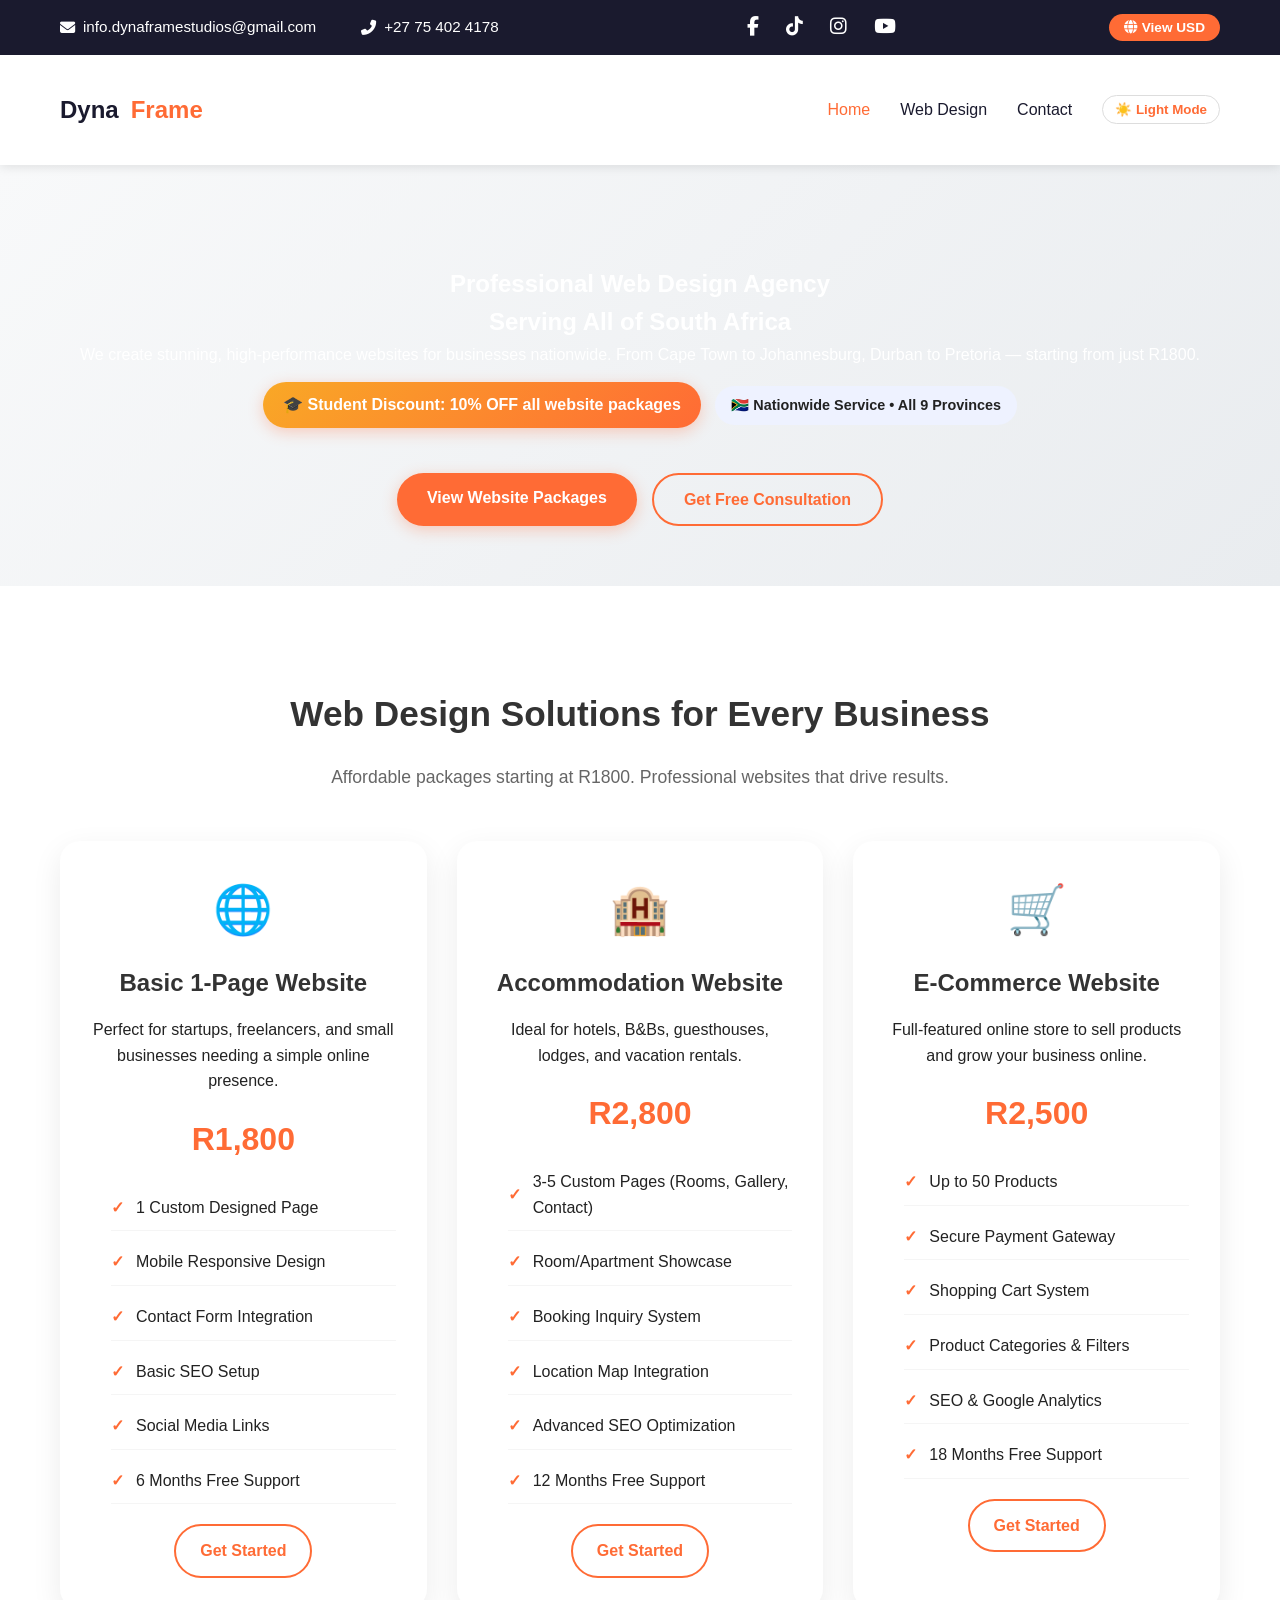
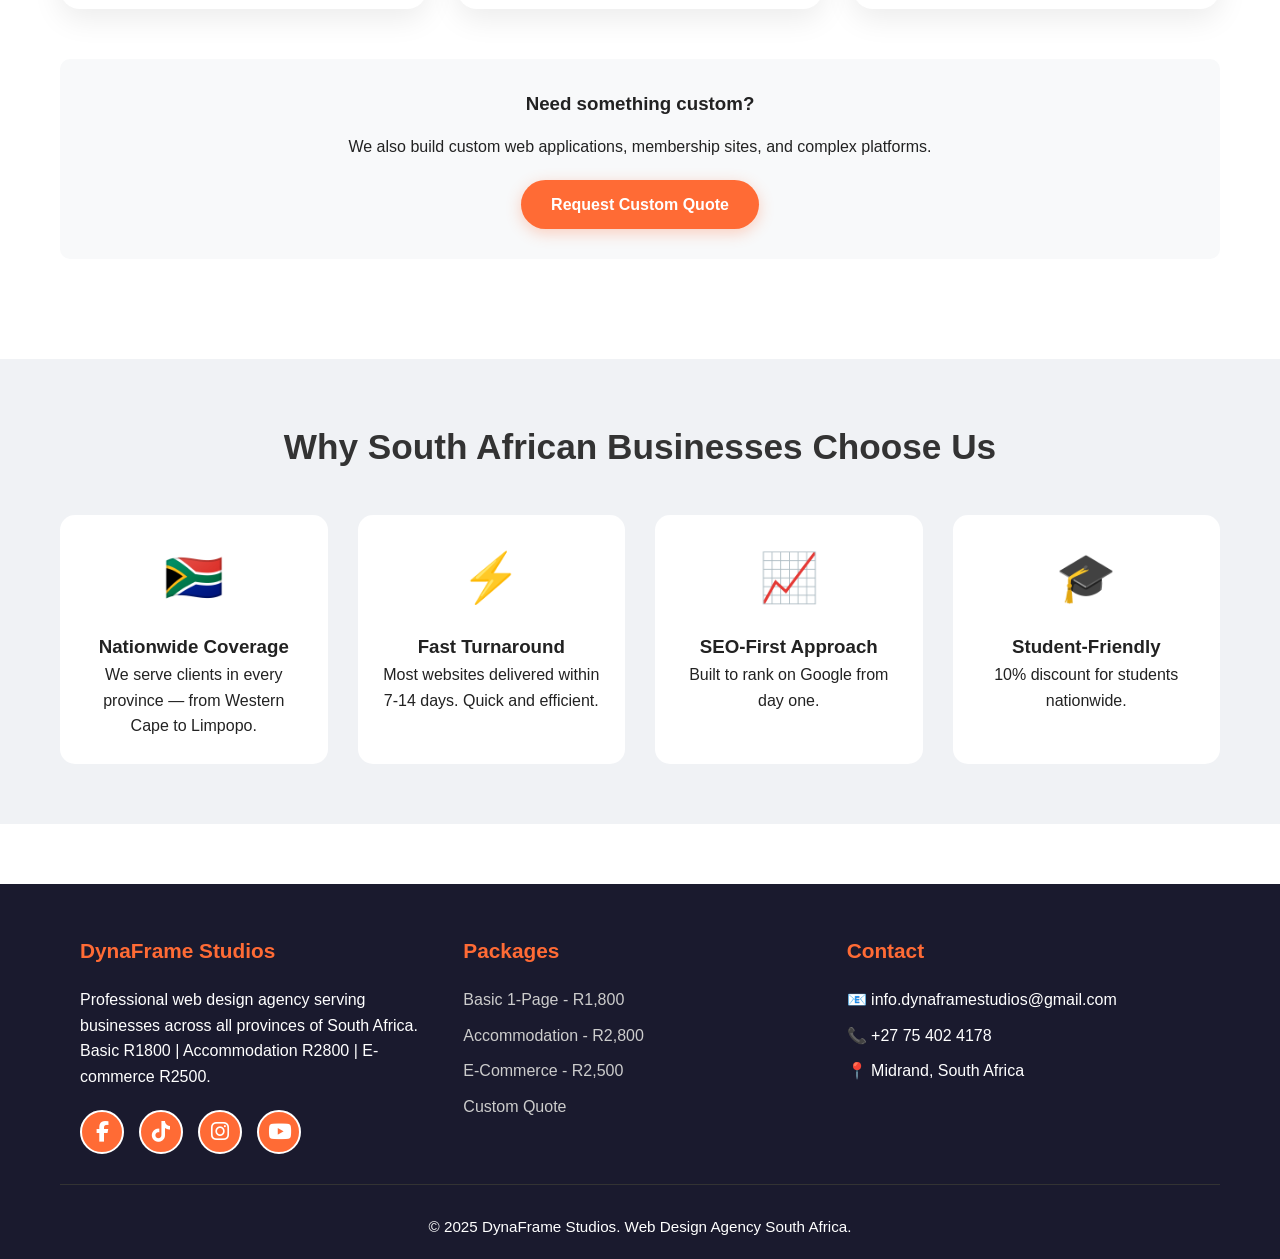
==== commit 5b1a2b10: "website updates" ====
--- a/index.html
+++ b/index.html
@@ -7,84 +7,167 @@
     <link rel="stylesheet" href="styles.css">
     <link rel="icon" href="data:image/svg+xml,<svg xmlns=%22http://www.w3.org/2000/svg%22 viewBox=%220 0 100 100%22><text y=%22.9em%22 font-size=%2290%22>💻</text></svg>" type="image/svg+xml">
     
-    <!-- SEO Meta Tags -->
-    <meta name="description" content="DynaFrame Studios is a professional web design agency in South Africa. We specialize in custom websites, e-commerce solutions, and SEO optimization. Serving businesses nationwide in Cape Town, Johannesburg, Durban, Pretoria, and all SA provinces.">
-    <meta name="keywords" content="web design South Africa, website design agency Cape Town, web development Johannesburg, e-commerce website designers, SEO services South Africa, affordable web design, custom website development, responsive web design, web design company Durban, Pretoria web designers">
+    <!-- SEO Meta Tags - Updated with new pricing -->
+    <meta name="description" content="DynaFrame Studios offers affordable web design in South Africa. Basic 1-page website R1800, Accommodation booking sites R2800, E-commerce stores from R2500. Student discount 10% off. Serving nationwide.">
+    <meta name="keywords" content="web design South Africa, affordable website R1800, accommodation website design, e-commerce R2500, basic website package, hotel booking site, small business web design, DynaFrame Studios, website designer Johannesburg, Cape Town web design, accommodation booking system, cheap websites SA">
     <meta name="geo.region" content="ZA">
     <meta name="geo.placename" content="South Africa">
-    <meta name="geo.position" content="-29.000000;25.000000">
-    <meta name="ICBM" content="-29.000000, 25.000000">
+    <meta name="author" content="DynaFrame Studios">
+    <meta name="robots" content="index, follow">
     
     <!-- Open Graph -->
-    <meta property="og:title" content="DynaFrame Studios - Web Design Agency South Africa">
-    <meta property="og:description" content="Professional web design services for businesses across South Africa. Custom websites, e-commerce, and SEO.">
+    <meta property="og:title" content="DynaFrame Studios - Web Design from R1800 | Accommodation & E-commerce">
+    <meta property="og:description" content="Professional web design: Basic R1800, Accommodation R2800, E-commerce R2500. Student discount available. Free quote within 2 hours.">
     <meta property="og:image" content="https://images.unsplash.com/photo-1581291518633-83b4ebd1d83e">
     <meta property="og:type" content="website">
     <meta property="og:url" content="https://dynaframestudios.co.za">
     
     <!-- Twitter Card -->
     <meta name="twitter:card" content="summary_large_image">
-    <meta name="twitter:title" content="DynaFrame Studios - Web Design Agency South Africa">
-    <meta name="twitter:description" content="Professional web design services for businesses across South Africa.">
-    <meta name="twitter:image" content="https://images.unsplash.com/photo-1581291518633-83b4ebd1d83e">
-	<!-- Font Awesome 6 (Official Icons) -->
-<link rel="stylesheet" href="https://cdnjs.cloudflare.com/ajax/libs/font-awesome/6.5.2/css/all.min.css">
+    <meta name="twitter:title" content="DynaFrame Studios - Web Design Packages South Africa">
+    <meta name="twitter:description" content="Basic R1800 • Accommodation R2800 • E-commerce R2500">
+    
+    <!-- Font Awesome 6 -->
+    <link rel="stylesheet" href="https://cdnjs.cloudflare.com/ajax/libs/font-awesome/6.5.2/css/all.min.css">
+    
+    <style>
+        .services-grid {
+            display: grid;
+            grid-template-columns: repeat(auto-fit, minmax(300px, 1fr));
+            gap: 30px;
+            margin: 50px 0;
+        }
+        .service-card {
+            background: var(--white, #fff);
+            border-radius: 20px;
+            padding: 30px;
+            box-shadow: 0 10px 30px rgba(0,0,0,0.08);
+            transition: transform 0.3s ease;
+            text-align: center;
+        }
+        .service-card:hover { transform: translateY(-5px); }
+        .service-icon { font-size: 3rem; margin-bottom: 15px; }
+        .price { font-size: 2rem; font-weight: 700; color: #ff6b35; margin: 15px 0; }
+        .service-card ul { text-align: left; margin: 20px 0; padding-left: 20px; }
+        .service-card ul li { margin: 8px 0; list-style-type: none; position: relative; padding-left: 25px; }
+        .service-card ul li:before { content: "✓"; color: #ff6b35; position: absolute; left: 0; font-weight: bold; }
+        .btn-outline {
+            display: inline-block;
+            padding: 12px 24px;
+            border-radius: 30px;
+            border: 2px solid #ff6b35;
+            color: #ff6b35;
+            font-weight: 600;
+            text-decoration: none;
+            transition: 0.3s;
+        }
+        .btn-outline:hover { background: #ff6b35; color: white; }
+        .btn-primary {
+            background: #ff6b35;
+            color: white;
+            padding: 12px 30px;
+            border-radius: 30px;
+            text-decoration: none;
+            font-weight: 600;
+            display: inline-block;
+            transition: 0.3s;
+            border: none;
+            cursor: pointer;
+        }
+        .btn-primary:hover { background: #e55a2b; transform: translateY(-2px); }
+        .btn-secondary {
+            background: transparent;
+            color: #ff6b35;
+            padding: 12px 30px;
+            border-radius: 30px;
+            text-decoration: none;
+            font-weight: 600;
+            border: 2px solid #ff6b35;
+            display: inline-block;
+            transition: 0.3s;
+        }
+        .btn-secondary:hover { background: #ff6b35; color: white; }
+        .student-banner {
+            background: linear-gradient(135deg, #f9a826, #ff6b35);
+            color: white;
+            padding: 10px 20px;
+            border-radius: 40px;
+            display: inline-block;
+            margin: 15px 0;
+            font-weight: 600;
+        }
+        .location-badge {
+            background: #eef2ff;
+            padding: 8px 16px;
+            border-radius: 30px;
+            font-size: 0.9rem;
+            display: inline-block;
+            margin-left: 10px;
+        }
+        .hero-buttons { display: flex; gap: 15px; justify-content: center; margin-top: 30px; flex-wrap: wrap; }
+        .container { max-width: 1200px; margin: 0 auto; padding: 0 20px; }
+        .hero { text-align: center; padding: 100px 0 60px; background: linear-gradient(135deg, #f8f9fa 0%, #e9ecef 100%); }
+        .section-title { text-align: center; font-size: 2.2rem; margin-bottom: 20px; }
+        .section-subtitle { text-align: center; color: #666; max-width: 700px; margin: 0 auto 40px; }
+        .top-bar { background: #1a1a2e; color: white; padding: 12px 0; }
+        .top-bar-content { display: flex; justify-content: space-between; align-items: center; flex-wrap: wrap; gap: 15px; }
+        .contact-info-top a { color: white; text-decoration: none; margin-right: 20px; }
+        .social-icons-top a { color: white; margin-left: 15px; font-size: 1.2rem; }
+        .currency-toggle { background: #ff6b35; border: none; padding: 6px 15px; border-radius: 20px; color: white; cursor: pointer; }
+        .navbar { background: white; padding: 15px 0; box-shadow: 0 2px 10px rgba(0,0,0,0.1); position: sticky; top: 0; z-index: 1000; }
+        .nav-container { display: flex; justify-content: space-between; align-items: center; max-width: 1200px; margin: 0 auto; padding: 0 20px; }
+        .logo { font-size: 1.5rem; font-weight: bold; text-decoration: none; color: #1a1a2e; }
+        .logo span { color: #ff6b35; }
+        .nav-menu { display: flex; gap: 30px; list-style: none; align-items: center; }
+        .nav-link { text-decoration: none; color: #1a1a2e; font-weight: 500; }
+        .nav-link.active { color: #ff6b35; }
+        .theme-toggle { background: none; border: 1px solid #ddd; padding: 6px 12px; border-radius: 20px; cursor: pointer; }
+        .price-modal { display: none; position: fixed; top: 0; left: 0; width: 100%; height: 100%; background: rgba(0,0,0,0.5); z-index: 2000; justify-content: center; align-items: center; }
+        .modal-content { background: white; padding: 30px; border-radius: 20px; text-align: center; max-width: 400px; }
+        .close-modal { float: right; font-size: 1.5rem; cursor: pointer; background: none; border: none; }
+        .footer { background: #1a1a2e; color: white; padding: 50px 0 20px; margin-top: 60px; }
+        .footer-content { display: grid; grid-template-columns: repeat(auto-fit, minmax(250px, 1fr)); gap: 30px; max-width: 1200px; margin: 0 auto; padding: 0 20px; }
+        .footer-section h3 { margin-bottom: 20px; }
+        .footer-section ul { list-style: none; }
+        .footer-section ul li { margin-bottom: 10px; }
+        .footer-section a { color: #ccc; text-decoration: none; }
+        .footer-bottom { text-align: center; padding-top: 30px; margin-top: 30px; border-top: 1px solid #333; }
+        .social-links { display: flex; gap: 15px; margin-top: 20px; }
+        .social-links a { color: white; font-size: 1.3rem; }
+        @media (max-width: 768px) {
+            .services-grid { grid-template-columns: 1fr; }
+            .hero-buttons { flex-direction: column; align-items: center; }
+            .nav-menu { gap: 15px; }
+        }
+    </style>
 </head>
 <body>
-  <!-- TOP BAR with REAL Social Media Icons -->
-<div class="top-bar">
-    <div class="container top-bar-content">
-        <div class="contact-info-top">
-            <a href="mailto:info.dynaframestudios@gmail.com">
-                <i class="fas fa-envelope"></i> info.dynaframestudios@gmail.com
-            </a>
-            <a href="tel:+27754024178">
-                <i class="fas fa-phone-alt"></i> +27 75 402 4178
-            </a>
-        </div>
-        
-        <!-- PROFESSIONAL SOCIAL ICONS - Font Awesome -->
-        <div class="social-icons-top">
-            <!-- Facebook -->
-            <a href="https://facebook.com/dynaframestudios" target="_blank" class="social-icon" aria-label="Facebook">
-                <i class="fab fa-facebook-f"></i>
-            </a>
-            <!-- TikTok -->
-            <a href="https://tiktok.com/@dynaframestudios" target="_blank" class="social-icon" aria-label="TikTok">
-                <i class="fab fa-tiktok"></i>
-            </a>
-            <!-- Instagram -->
-            <a href="https://instagram.com/dynaframestudios" target="_blank" class="social-icon" aria-label="Instagram">
-                <i class="fab fa-instagram"></i>
-            </a>
-            <!-- YouTube -->
-            <a href="https://youtube.com/@dynaframestudios" target="_blank" class="social-icon" aria-label="YouTube">
-                <i class="fab fa-youtube"></i>
-            </a>
-        </div>
-        
-        <button class="currency-toggle" onclick="showCurrencyModal()">
-            <i class="fas fa-globe"></i> View USD
-        </button>
+    <!-- TOP BAR -->
+    <div class="top-bar">
+        <div class="container top-bar-content">
+            <div class="contact-info-top">
+                <a href="mailto:info.dynaframestudios@gmail.com"><i class="fas fa-envelope"></i> info.dynaframestudios@gmail.com</a>
+                <a href="tel:+27754024178"><i class="fas fa-phone-alt"></i> +27 75 402 4178</a>
+            </div>
+            <div class="social-icons-top">
+                <a href="https://facebook.com/dynaframestudios" target="_blank"><i class="fab fa-facebook-f"></i></a>
+                <a href="https://tiktok.com/@dynaframestudios" target="_blank"><i class="fab fa-tiktok"></i></a>
+                <a href="https://instagram.com/dynaframe.studios" target="_blank"><i class="fab fa-instagram"></i></a>
+                <a href="https://youtube.com/@dynaframestudios" target="_blank"><i class="fab fa-youtube"></i></a>
+            </div>
+            <button class="currency-toggle" onclick="showCurrencyModal()"><i class="fas fa-globe"></i> View USD</button>
+        </div>
     </div>
-</div>
 
     <!-- NAVIGATION -->
     <nav class="navbar">
         <div class="nav-container">
-            <a href="index.html" class="logo">
-                <div class="logo-graphic"></div>
-                <div class="logo-text">Dyna<span>Frame</span></div>
-            </a>
+            <a href="index.html" class="logo">Dyna<span>Frame</span></a>
             <ul class="nav-menu">
                 <li><a href="index.html" class="nav-link active">Home</a></li>
                 <li><a href="web-design.html" class="nav-link">Web Design</a></li>
                 <li><a href="contact.html" class="nav-link">Contact</a></li>
-                <li>
-                    <button class="theme-toggle">
-                        ☀️ Light Mode
-                    </button>
-                </li>
+                <li><button class="theme-toggle">☀️ Light Mode</button></li>
             </ul>
         </div>
     </nav>
@@ -99,220 +182,115 @@
                 <button class="currency-btn" onclick="selectCurrency('ZAR')">🇿🇦 ZAR</button>
                 <button class="currency-btn" onclick="selectCurrency('USD')">🇺🇸 USD</button>
             </div>
-            <p><small>All prices include VAT • Instant quotes available</small></p>
         </div>
     </div>
 
     <!-- HERO SECTION -->
     <section class="hero">
         <div class="container">
-            <div class="hero-content">
-                <h1>Professional Web Design Agency<br>Serving All of South Africa</h1>
-                <p>We create stunning, high-performance websites for businesses nationwide. From Cape Town to Johannesburg, Durban to Pretoria — your digital presence, perfected.</p>
-                
-                <div class="student-banner">
-                    🎓 <strong>Student Discount:</strong> 10% OFF all website packages
-                </div>
-                
-                <div class="location-badge">
-                    🇿🇦 Nationwide Service • Cape Town • Johannesburg • Durban • Pretoria • Port Elizabeth • Bloemfontein • And Beyond
-                </div>
-                
-                <div class="hero-buttons">
-                    <a href="web-design.html" class="btn btn-primary">View Website Packages</a>
-                    <a href="contact.html" class="btn btn-secondary">Get Free Consultation</a>
-                </div>
+            <h1>Professional Web Design Agency<br>Serving All of South Africa</h1>
+            <p>We create stunning, high-performance websites for businesses nationwide. From Cape Town to Johannesburg, Durban to Pretoria — starting from just R1800.</p>
+            <div class="student-banner">🎓 <strong>Student Discount:</strong> 10% OFF all website packages</div>
+            <div class="location-badge">🇿🇦 Nationwide Service • All 9 Provinces</div>
+            <div class="hero-buttons">
+                <a href="web-design.html" class="btn-primary">View Website Packages</a>
+                <a href="contact.html" class="btn-secondary">Get Free Consultation</a>
             </div>
         </div>
     </section>
 
-    <!-- SERVICES SECTION - WEB DEV ONLY -->
+    <!-- SERVICES SECTION - UPDATED WITH NEW PRICING -->
     <section class="services">
         <div class="container">
             <h2 class="section-title">Web Design Solutions for Every Business</h2>
-            <p class="section-subtitle">Professional websites that drive results. Custom-built for your unique needs, optimized for search engines, and designed to convert.</p>
+            <p class="section-subtitle">Affordable packages starting at R1800. Professional websites that drive results.</p>
             
             <div class="services-grid">
-                <!-- Card 1: Standard Website -->
+                <!-- Card 1: Basic 1-Page Website - R1800 -->
                 <div class="service-card">
                     <div class="service-icon">🌐</div>
-                    <h3>Standard Business Website</h3>
-                    <p>Perfect for startups, freelancers, and small businesses looking to establish a professional online presence.</p>
-                    <div class="price" data-price-zar="2400">R2,400</div>
-                    <ul>
-                        <li>1 Custom Page</li>
+                    <h3>Basic 1-Page Website</h3>
+                    <p>Perfect for startups, freelancers, and small businesses needing a simple online presence.</p>
+                    <div class="price" data-price-zar="1800">R1,800</div>
+                    <ul>
+                        <li>1 Custom Designed Page</li>
                         <li>Mobile Responsive Design</li>
                         <li>Contact Form Integration</li>
                         <li>Basic SEO Setup</li>
                         <li>Social Media Links</li>
                         <li>6 Months Free Support</li>
                     </ul>
-                    <a href="contact.html?package=standard" class="btn btn-outline">Get Started</a>
+                    <a href="contact.html?package=basic" class="btn-outline">Get Started</a>
                 </div>
                 
-                <!-- Card 2: Pro Website -->
+                <!-- Card 2: Accommodation Site - R2800 -->
                 <div class="service-card">
-                    <div class="service-icon">🚀</div>
-                    <h3>Pro Business Website</h3>
-                    <p>Ideal for growing companies that need more features, better SEO, and a stronger brand presence.</p>
-                    <div class="price" data-price-zar="3800">R3,800</div>
-                    <ul>
-                        <li>2-5 Custom Pages</li>
-                        <li>Advanced Responsive Design</li>
-                        <li>Blog/News Section</li>
+                    <div class="service-icon">🏨</div>
+                    <h3>Accommodation Website</h3>
+                    <p>Ideal for hotels, B&Bs, guesthouses, lodges, and vacation rentals.</p>
+                    <div class="price" data-price-zar="2800">R2,800</div>
+                    <ul>
+                        <li>3-5 Custom Pages (Rooms, Gallery, Contact)</li>
+                        <li>Room/Apartment Showcase</li>
+                        <li>Booking Inquiry System</li>
+                        <li>Location Map Integration</li>
                         <li>Advanced SEO Optimization</li>
-                        <li>Google Analytics Setup</li>
                         <li>12 Months Free Support</li>
                     </ul>
-                    <a href="contact.html?package=pro" class="btn btn-outline">Get Started</a>
+                    <a href="contact.html?package=accommodation" class="btn-outline">Get Started</a>
                 </div>
                 
-                <!-- Card 3: E-Commerce Website (NEW) -->
+                <!-- Card 3: E-Commerce Website - R2500 -->
                 <div class="service-card">
                     <div class="service-icon">🛒</div>
-                    <h3>Pro Website</h3>
-                    <p>Full-featured Websites WIth more features.</p>
-                    <div class="price" data-price-zar="5500">R5,500</div>
-                    <ul>
-                        <li>Unlimited Products</li>
-                        <li>tawk.to Intergration</li>
-                        <li>Google Analytics</li>
-                        <li>SEO Optimization</li>
-                        <li>Customer Accounts</li>
+                    <h3>E-Commerce Website</h3>
+                    <p>Full-featured online store to sell products and grow your business online.</p>
+                    <div class="price" data-price-zar="2500">R2,500</div>
+                    <ul>
+                        <li>Up to 50 Products</li>
+                        <li>Secure Payment Gateway</li>
+                        <li>Shopping Cart System</li>
+                        <li>Product Categories & Filters</li>
+                        <li>SEO & Google Analytics</li>
                         <li>18 Months Free Support</li>
                     </ul>
-                    <a href="contact.html?package=ecommerce" class="btn btn-outline">Get Started</a>
-                </div>
+                    <a href="contact.html?package=ecommerce" class="btn-outline">Get Started</a>
+                </div>
+            </div>
+            
+            <div style="text-align: center; margin-top: 30px; padding: 30px; background: #f8f9fa; border-radius: 10px;">
+                <h3 style="margin-bottom: 15px;">Need something custom?</h3>
+                <p style="margin-bottom: 20px;">We also build custom web applications, membership sites, and complex platforms.</p>
+                <a href="contact.html" class="btn-primary">Request Custom Quote</a>
             </div>
         </div>
     </section>
 
     <!-- WHY CHOOSE US -->
-    <section class="about" style="background: var(--light-gray);">
+    <section class="about" style="background: #f0f2f5; padding: 60px 0;">
         <div class="container">
             <h2 class="section-title">Why South African Businesses Choose Us</h2>
-            <div style="display: grid; grid-template-columns: repeat(auto-fit, minmax(280px, 1fr)); gap: 30px; margin-top: 50px;">
-                <div style="text-align: center; padding: 30px;">
-                    <div style="font-size: 3rem; margin-bottom: 20px;">🇿🇦</div>
+            <div style="display: grid; grid-template-columns: repeat(auto-fit, minmax(250px, 1fr)); gap: 30px; margin-top: 40px;">
+                <div style="text-align: center; padding: 25px; background: white; border-radius: 15px;">
+                    <div style="font-size: 3rem; margin-bottom: 15px;">🇿🇦</div>
                     <h3>Nationwide Coverage</h3>
-                    <p>We serve clients in every province — from Western Cape to Limpopo, KZN to North West. No location is too remote.</p>
-                </div>
-                <div style="text-align: center; padding: 30px;">
-                    <div style="font-size: 3rem; margin-bottom: 20px;">⚡</div>
+                    <p>We serve clients in every province — from Western Cape to Limpopo.</p>
+                </div>
+                <div style="text-align: center; padding: 25px; background: white; border-radius: 15px;">
+                    <div style="font-size: 3rem; margin-bottom: 15px;">⚡</div>
                     <h3>Fast Turnaround</h3>
-                    <p>Most websites are delivered within 7-14 days. We don't believe in waiting months for your online presence.</p>
-                </div>
-                <div style="text-align: center; padding: 30px;">
-                    <div style="font-size: 3rem; margin-bottom: 20px;">📈</div>
+                    <p>Most websites delivered within 7-14 days. Quick and efficient.</p>
+                </div>
+                <div style="text-align: center; padding: 25px; background: white; border-radius: 15px;">
+                    <div style="font-size: 3rem; margin-bottom: 15px;">📈</div>
                     <h3>SEO-First Approach</h3>
-                    <p>Your website is built to rank on Google from day one. We don't just design — we engineer for visibility.</p>
-                </div>
-                <div style="text-align: center; padding: 30px;">
-                    <div style="font-size: 3rem; margin-bottom: 20px;">🎓</div>
+                    <p>Built to rank on Google from day one.</p>
+                </div>
+                <div style="text-align: center; padding: 25px; background: white; border-radius: 15px;">
+                    <div style="font-size: 3rem; margin-bottom: 15px;">🎓</div>
                     <h3>Student-Friendly</h3>
-                    <p>10% discount for students nationwide. We support the next generation of South African entrepreneurs.</p>
-                </div>
-            </div>
-        </div>
-    </section>
-
-    <!-- REVIEWS -->
-    <section class="reviews">
-        <div class="container">
-            <h2 class="section-title">Trusted by Businesses Across South Africa</h2>
-            <div class="reviews-grid" style="display: grid; grid-template-columns: repeat(auto-fit, minmax(300px, 1fr)); gap: 30px; margin-top: 50px;">
-                <div class="review-card" style="background: var(--white); padding: 30px; border-radius: 15px; box-shadow: 0 5px 20px rgba(0,0,0,0.05);">
-                    <p style="font-size: 1.2rem; margin-bottom: 20px;">⭐⭐⭐⭐⭐</p>
-                    <p style="font-style: italic; margin-bottom: 20px;">"DynaFrame built our company website from scratch. Professional, responsive, and exactly what we needed. Highly recommend their web design services!"</p>
-                    <p style="font-weight: 700;">— Msimeki M.</p>
-                    <p style="color: var(--primary-orange);">Alberton, Gauteng</p>
-                </div>
-                <div class="review-card" style="background: var(--white); padding: 30px; border-radius: 15px; box-shadow: 0 5px 20px rgba(0,0,0,0.05);">
-                    <p style="font-size: 1.2rem; margin-bottom: 20px;">⭐⭐⭐⭐⭐</p>
-                    <p style="font-style: italic; margin-bottom: 20px;">"As a student entrepreneur, I needed an affordable website that still looked premium. They delivered beyond expectations. The 10% discount helped a lot!"</p>
-                    <p style="font-weight: 700;">— Thato N.</p>
-                    <p style="color: var(--primary-orange);">Midrand, Gauteng</p>
-                </div>
-                <div class="review-card" style="background: var(--white); padding: 30px; border-radius: 15px; box-shadow: 0 5px 20px rgba(0,0,0,0.05);">
-                    <p style="font-size: 1.2rem; margin-bottom: 20px;">⭐⭐⭐⭐⭐</p>
-                    <p style="font-style: italic; margin-bottom: 20px;">"Our e-commerce site has been running smoothly for 6 months. Great support team and the SEO optimization brought us to page 1 on Google."</p>
-                    <p style="font-weight: 700;"> Christine S.</p>
-                    <p style="color: var(--primary-orange);">Soweto, Gauteng</p>
-                </div>
-            </div>
-        </div>
-    </section>
-
-    <!-- CONTACT FORM -->
-    <section class="contact-form" style="background: var(--light-gray);">
-        <div class="container">
-            <h2 class="section-title">Ready to Start Your Website?</h2>
-            <p class="section-subtitle">Tell us about your project and we'll get back to you within 2 hours.</p>
-            
-            <div class="form-container">
-                <form action="https://formsubmit.co/info.dynaframestudios@gmail.com" method="POST">
-                    <input type="hidden" name="_subject" value="New Website Inquiry - DynaFrame Studios">
-                    <input type="hidden" name="_template" value="table">
-                    <input type="hidden" name="_captcha" value="false">
-                    <input type="hidden" name="_next" value="https://dynaframestudios.co.za/thank-you.html">
-                    
-                    <div class="form-group">
-                        <label for="name">Full Name *</label>
-                        <input type="text" id="name" name="name" required placeholder="e.g., David Blaine">
-                    </div>
-                    
-                    <div class="form-group">
-                        <label for="email">Email Address *</label>
-                        <input type="email" id="email" name="email" required placeholder="you@example.com">
-                    </div>
-                    
-                    <div class="form-group">
-                        <label for="phone">Phone Number</label>
-                        <input type="tel" id="phone" name="phone" placeholder="+27 75 402 4178">
-                    </div>
-                    
-                    <div class="form-group">
-                        <label for="location">Your Location (City/Province) *</label>
-                        <select id="location" name="location" required>
-                            <option value="">Select your location</option>
-                            <option value="gauteng-jhb">Johannesburg, Gauteng</option>
-                            <option value="gauteng-pta">Pretoria, Gauteng</option>
-                            <option value="western-cape-cpt">Cape Town, Western Cape</option>
-                            <option value="kzn-dbn">Durban, KZN</option>
-                            <option value="eastern-cape-pe">Port Elizabeth, Eastern Cape</option>
-                            <option value="free-state-bfn">Bloemfontein, Free State</option>
-                            <option value="limpopo">Limpopo</option>
-                            <option value="mpumalanga">Mpumalanga</option>
-                            <option value="north-west">North West</option>
-                            <option value="northern-cape">Northern Cape</option>
-                            <option value="other">Other Country (Please specify in message)</option>
-                        </select>
-                    </div>
-                    
-                    <div class="form-group">
-                        <label for="service">Service Interested In *</label>
-                        <select id="service" name="service" required>
-                            <option value="">Select a package</option>
-                            <option value="web-design-standard">Standard Website - R2,500</option>
-                            <option value="web-design-pro">Pro Website - R3,500</option>
-                            <option value="web-design-ecommerce">E-Commerce Website - R5,000</option>
-                            <option value="web-design-custom">Custom Quote (Large Project)</option>
-                        </select>
-                    </div>
-                    
-                    <div class="form-group">
-                        <label for="message">Project Details *</label>
-                        <textarea id="message" name="message" placeholder="Tell us about your business, what type of website you need, and any specific features..." required></textarea>
-                    </div>
-                    
-                    <div class="form-group">
-                        <label>
-                            <input type="checkbox" name="student" value="yes"> I am a student (10% discount applies)
-                        </label>
-                    </div>
-                    
-                    <button type="submit" class="btn btn-primary" style="width: 100%; padding: 16px; font-size: 1.1rem;">Get My Free Quote</button>
-                </form>
+                    <p>10% discount for students nationwide.</p>
+                </div>
             </div>
         </div>
     </section>
@@ -323,42 +301,21 @@
             <div class="footer-content">
                 <div class="footer-section">
                     <h3>DynaFrame Studios</h3>
-                    <p>Professional web design agency serving businesses across all provinces of South Africa. Custom websites, e-commerce solutions, and SEO optimization.</p>
-                   <div class="social-links">
-    <a href="https://facebook.com/dynaframestudios" target="_blank" aria-label="Facebook">
-        <i class="fab fa-facebook-f"></i>
-    </a>
-    <a href="https://tiktok.com/@dynaframestudios" target="_blank" aria-label="TikTok">
-        <i class="fab fa-tiktok"></i>
-    </a>
-    <a href="https://instagram.com/dynaframe.studios" target="_blank" aria-label="Instagram">
-        <i class="fab fa-instagram"></i>
-    </a>
-    <a href="https://youtube.com/@dynaframestudios" target="_blank" aria-label="YouTube">
-        <i class="fab fa-youtube"></i>
-    </a>
-</div> 
+                    <p>Professional web design agency serving businesses across all provinces of South Africa. Basic R1800 | Accommodation R2800 | E-commerce R2500.</p>
+                    <div class="social-links">
+                        <a href="https://facebook.com/dynaframestudios" target="_blank"><i class="fab fa-facebook-f"></i></a>
+                        <a href="https://tiktok.com/@dynaframestudios" target="_blank"><i class="fab fa-tiktok"></i></a>
+                        <a href="https://instagram.com/dynaframe.studios" target="_blank"><i class="fab fa-instagram"></i></a>
+                        <a href="https://youtube.com/@dynaframestudios" target="_blank"><i class="fab fa-youtube"></i></a>
+                    </div>
                 </div>
                 <div class="footer-section">
-                    <h3>Services</h3>
-                    <ul>
-                        <li><a href="web-design.html">Standard Websites</a></li>
-                        <li><a href="web-design.html">Pro Business Websites</a></li>
-                        <li><a href="web-design.html">E-Commerce Stores</a></li>
-                        <li><a href="contact.html">Custom Development</a></li>
-                        <li><a href="web-design.html">SEO Optimization</a></li>
-                    </ul>
-                </div>
-                <div class="footer-section">
-                    <h3>Service Areas</h3>
-                    <ul>
-                        <li>Johannesburg & Pretoria</li>
-                        <li>Cape Town & Winelands</li>
-                        <li>Durban & KZN</li>
-                        <li>Port Elizabeth & Eastern Cape</li>
-                        <li>Bloemfontein & Free State</li>
-                        <li>Limpopo, Mpumalanga, North West</li>
-                        <li>Northern Cape & Nationwide</li>
+                    <h3>Packages</h3>
+                    <ul>
+                        <li><a href="web-design.html">Basic 1-Page - R1,800</a></li>
+                        <li><a href="web-design.html">Accommodation - R2,800</a></li>
+                        <li><a href="web-design.html">E-Commerce - R2,500</a></li>
+                        <li><a href="contact.html">Custom Quote</a></li>
                     </ul>
                 </div>
                 <div class="footer-section">
@@ -366,55 +323,32 @@
                     <ul>
                         <li>📧 info.dynaframestudios@gmail.com</li>
                         <li>📞 +27 75 402 4178</li>
-                        <li>🕒 Mon-Fri: 8AM - 6PM</li>
-                        <li>🕒 Sat: 9AM - 2PM</li>
                         <li>📍 Midrand, South Africa</li>
                     </ul>
                 </div>
             </div>
             <div class="footer-bottom">
-                <p>&copy; 2025 DynaFrame Studios. All rights reserved. Web Design Agency South Africa.</p>
+                <p>&copy; 2025 DynaFrame Studios. Web Design Agency South Africa.</p>
             </div>
         </div>
     </footer>
 
-    <!-- Schema.org for SEO -->
-    <script type="application/ld+json">
-    {
-      "@context": "https://schema.org",
-      "@type": "ProfessionalService",
-      "name": "DynaFrame Studios",
-      "description": "Professional web design agency serving all of South Africa",
-      "url": "https://dynaframestudios.co.za",
-      "logo": "https://dynaframestudios.co.za/logo.png",
-      "email": "info@dynaframestudios.co.za",
-      "telephone": "+27754024178",
-      "areaServed": {
-        "@type": "Country",
-        "name": "South Africa"
-      },
-      "address": {
-        "@type": "PostalAddress",
-        "addressCountry": "ZA"
-      },
-      "priceRange": "R2,500 - R15,000+"
-    }
-    </script>
-
-    <!-- Scripts -->
-    <script src="script.js"></script>
-    
-    <!-- Tawk.to Live Chat -->
-    <script type="text/javascript">
-    var Tawk_API=Tawk_API||{}, Tawk_LoadStart=new Date();
-    (function(){
-    var s1=document.createElement("script"),s0=document.getElementsByTagName("script")[0];
-    s1.async=true;
-    s1.src='https://embed.tawk.to/68ec91b77e32cc195255b3de/1j7e1idgv';
-    s1.charset='UTF-8';
-    s1.setAttribute('crossorigin','*');
-    s0.parentNode.insertBefore(s1,s0);
-    })();
+    <script>
+        function showCurrencyModal() { document.getElementById('currencyModal').style.display = 'flex'; }
+        function closeCurrencyModal() { document.getElementById('currencyModal').style.display = 'none'; }
+        function selectCurrency(currency) {
+            const rates = { USD: 0.054, ZAR: 1 };
+            const prices = document.querySelectorAll('[data-price-zar]');
+            prices.forEach(el => {
+                let zar = parseFloat(el.getAttribute('data-price-zar'));
+                if (currency === 'USD') { el.innerText = '$' + Math.round(zar * rates.USD); }
+                else { el.innerText = 'R' + zar.toLocaleString(); }
+            });
+            closeCurrencyModal();
+        }
+        document.querySelector('.theme-toggle')?.addEventListener('click', function() {
+            document.body.classList.toggle('light-mode');
+        });
     </script>
 </body>
 </html>
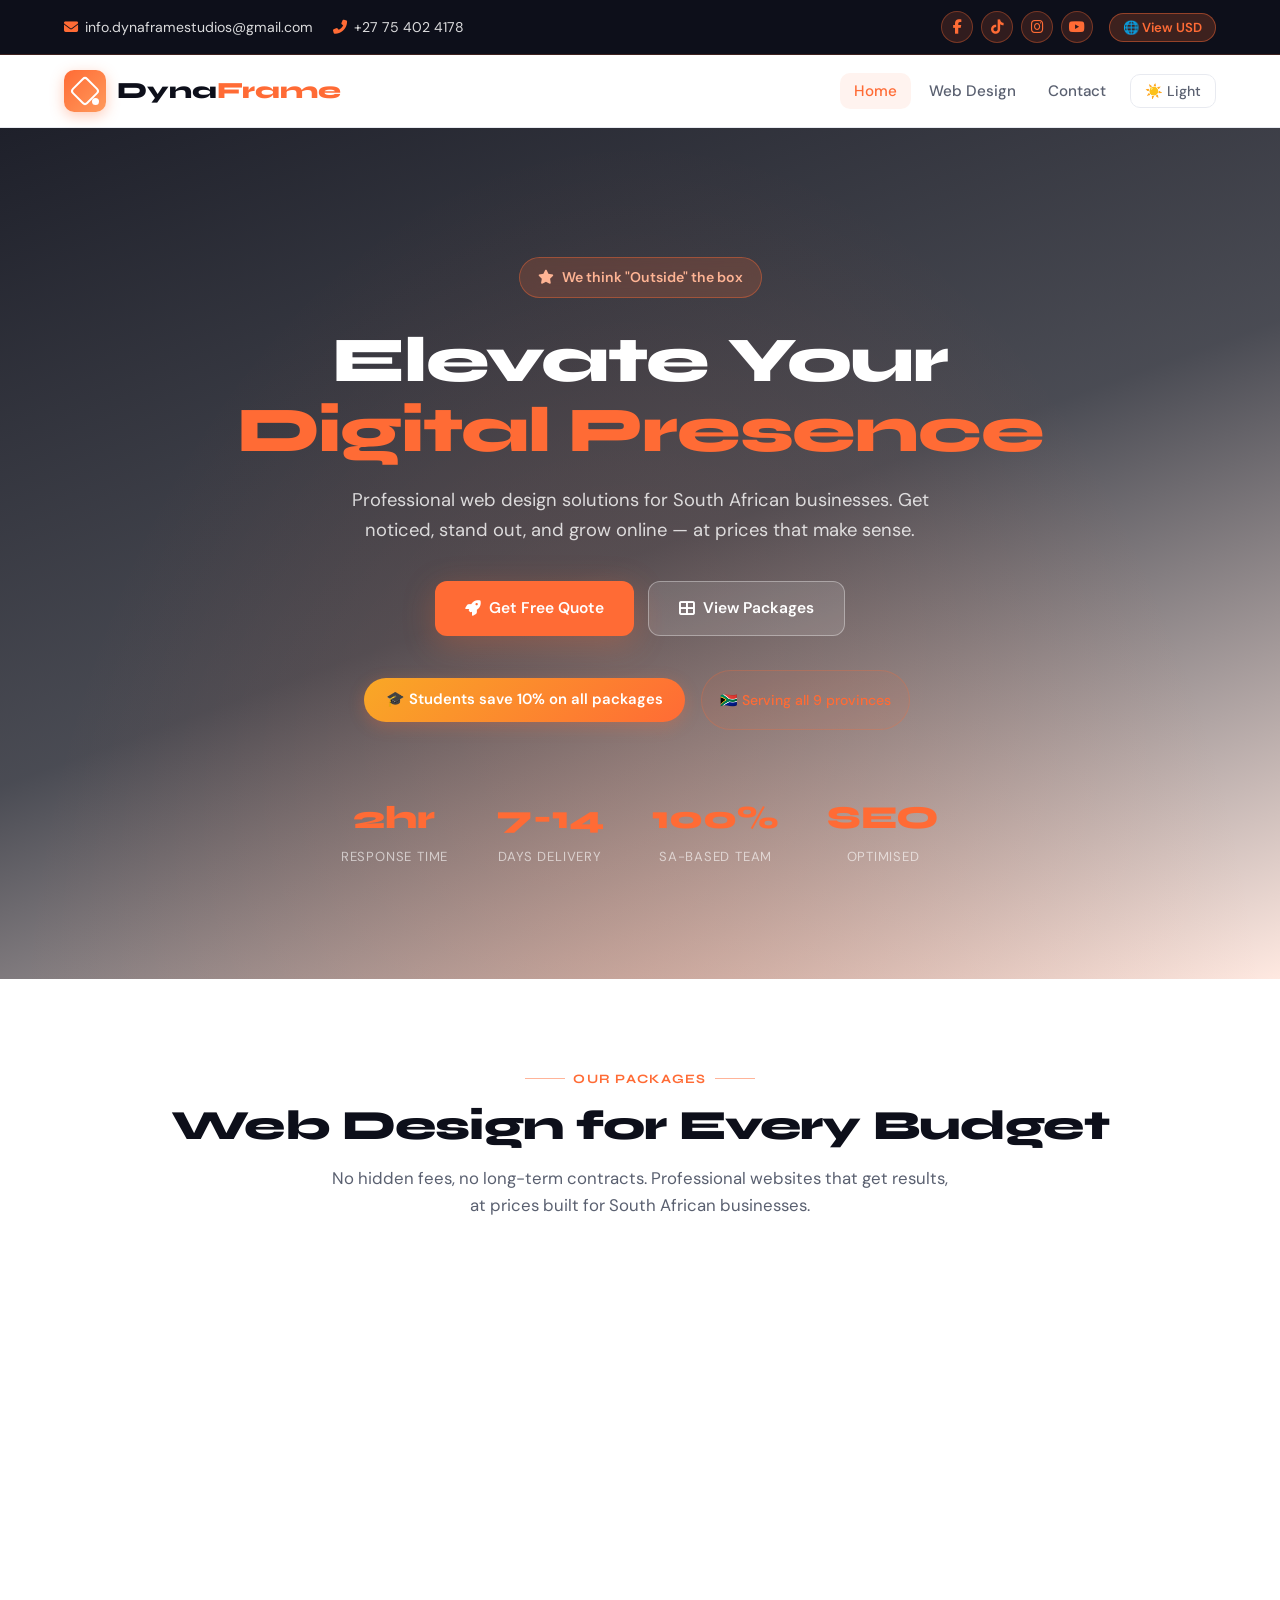
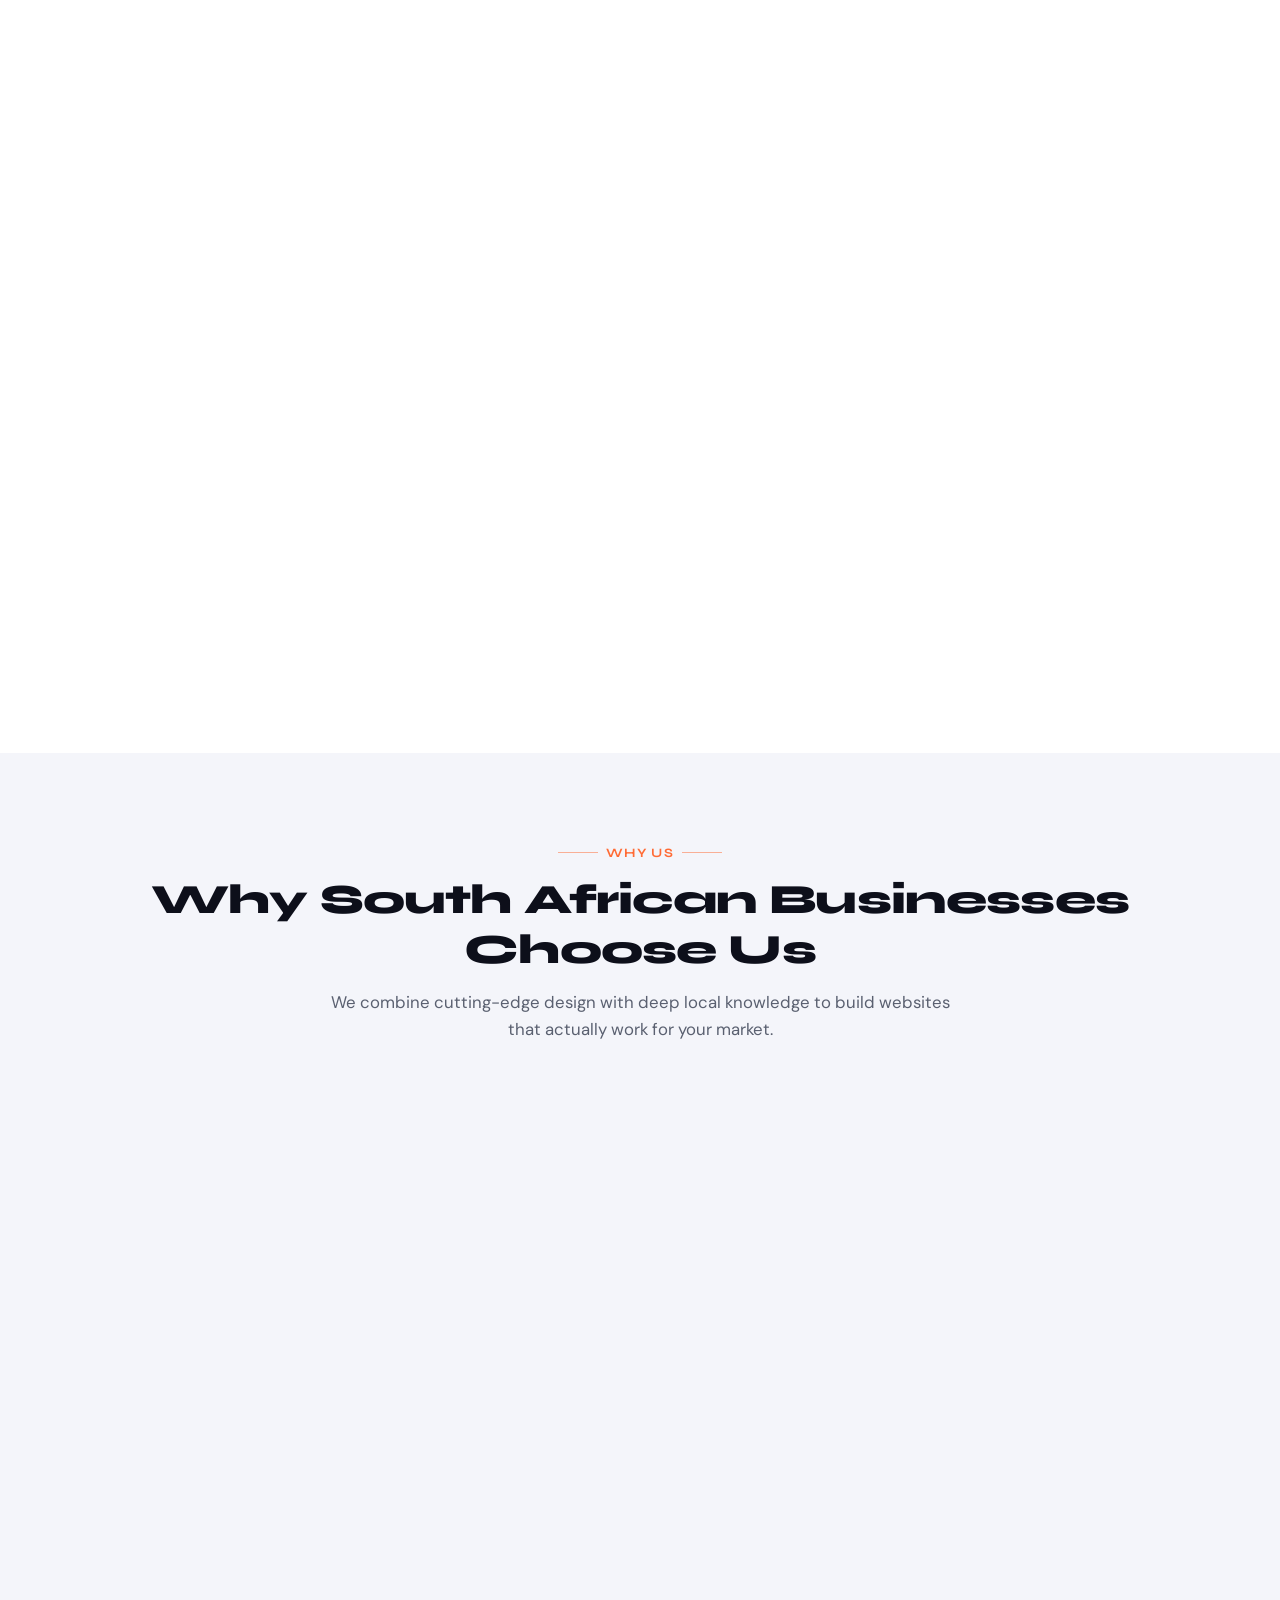
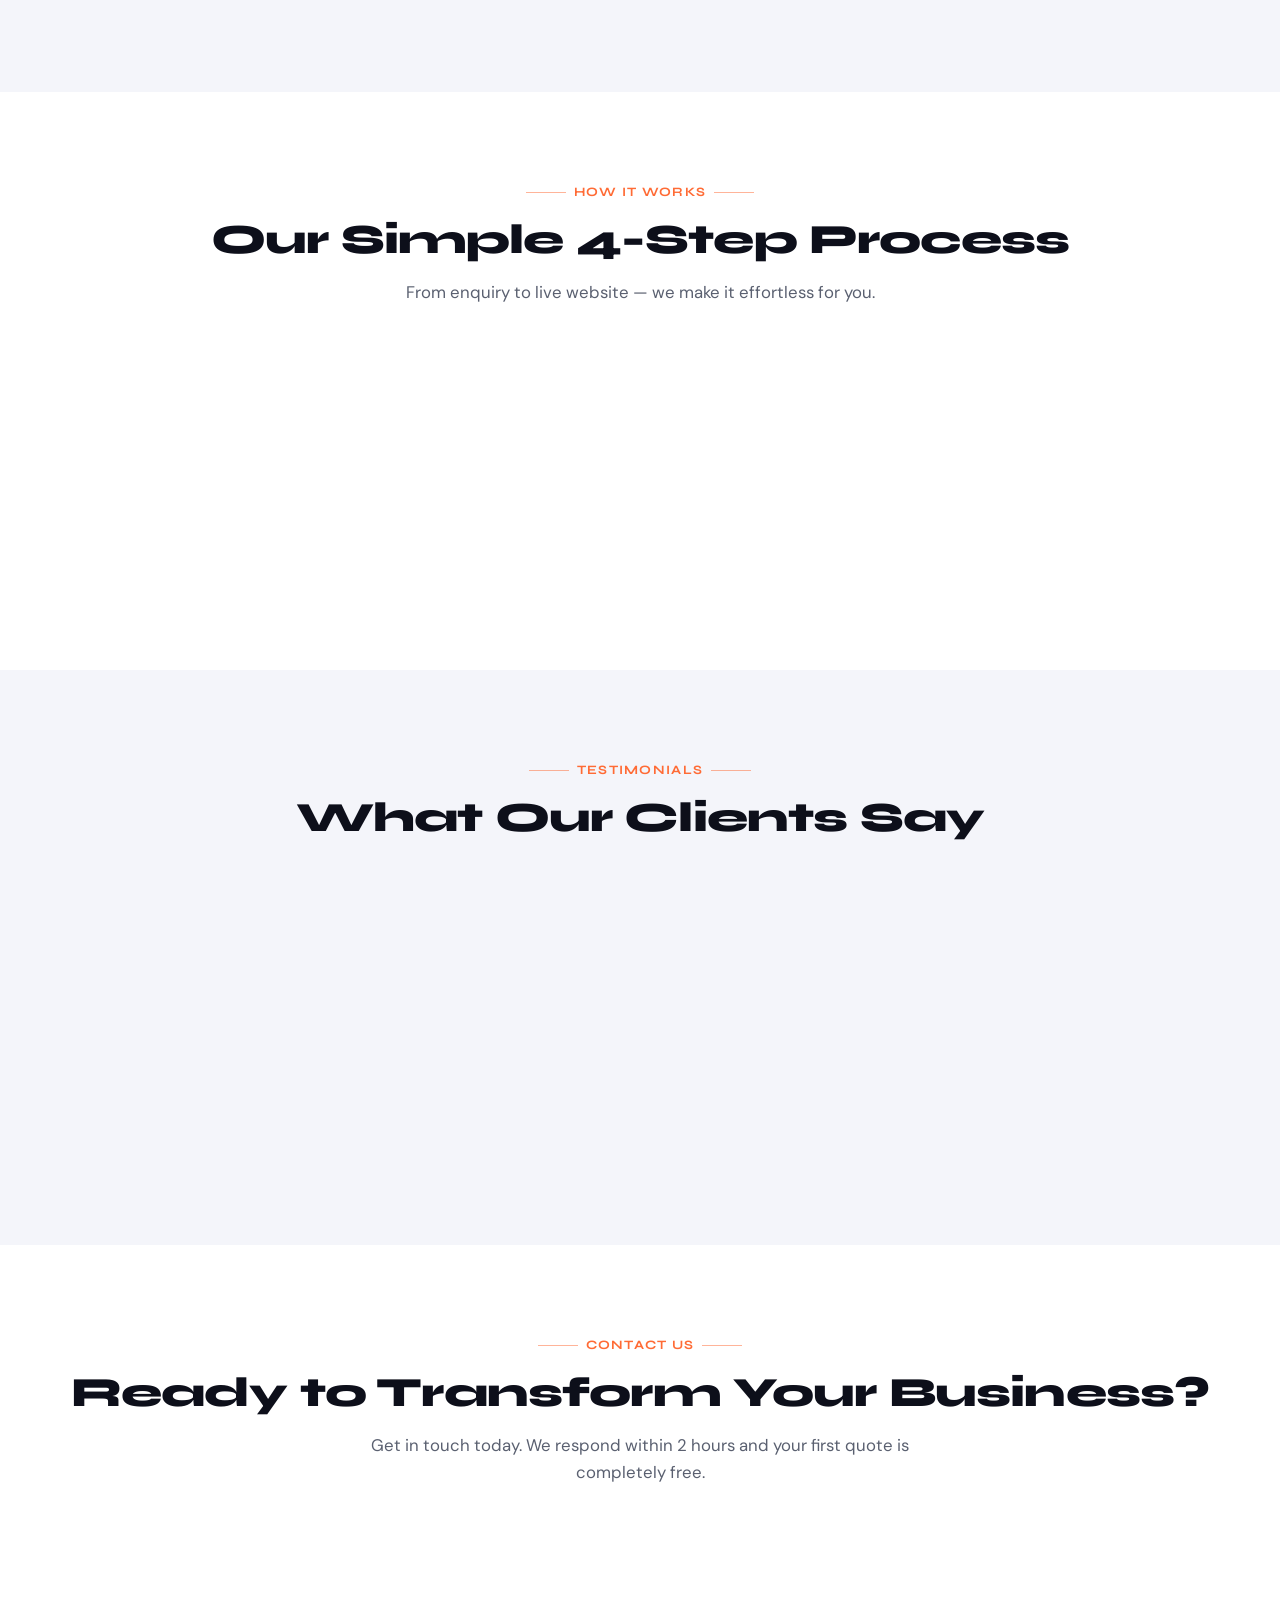
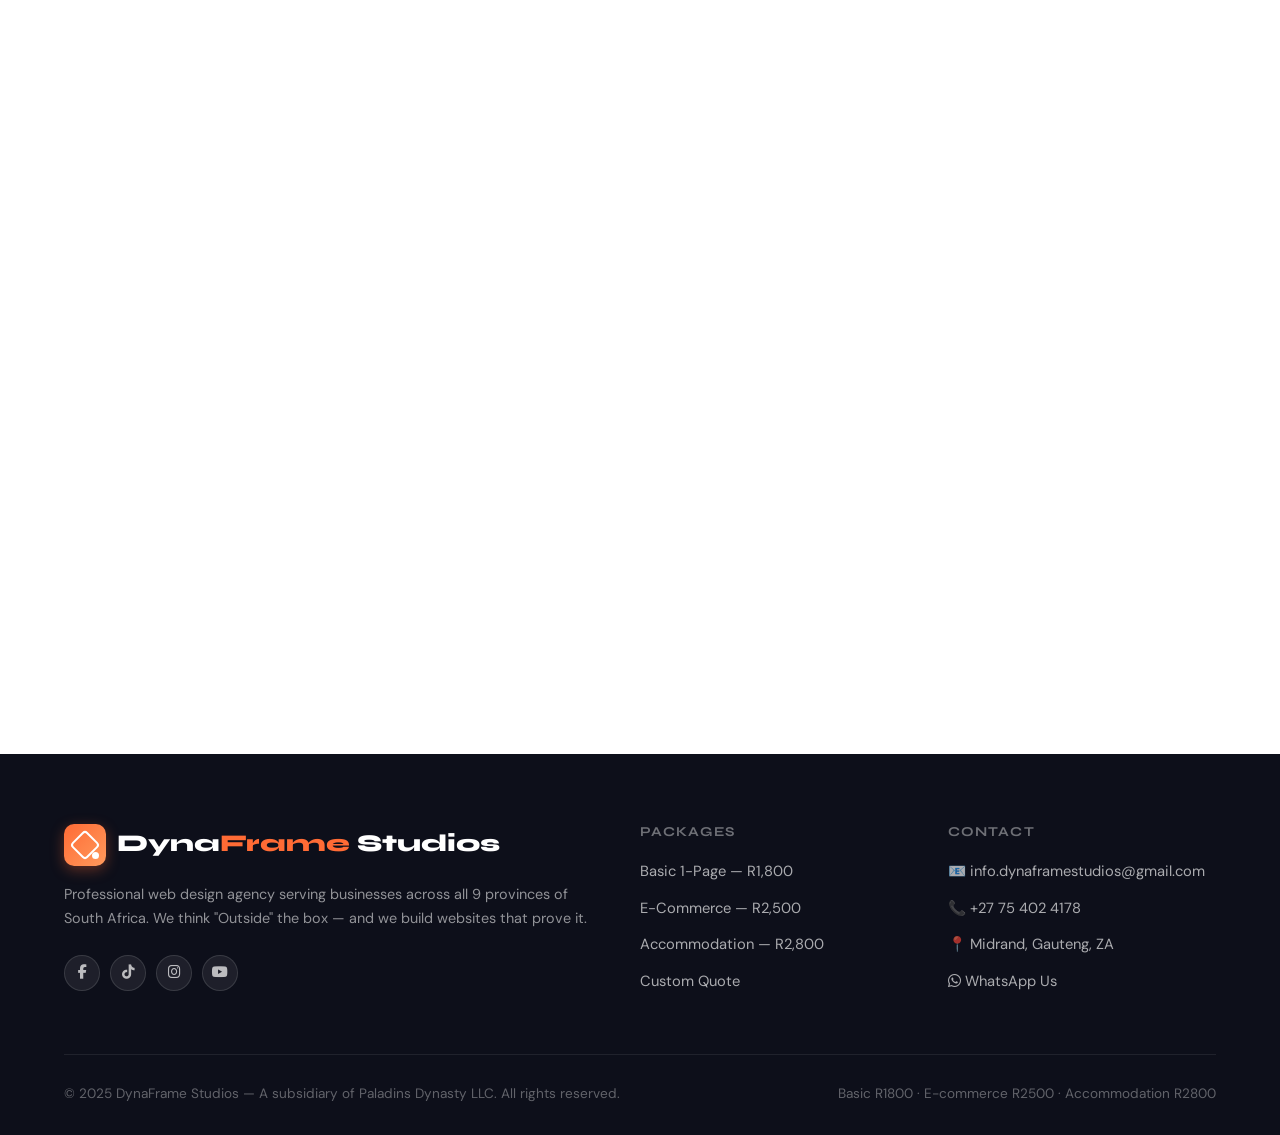
==== commit e2b2766f: "upgrades" ====
--- a/index.html
+++ b/index.html
@@ -1,354 +1,467 @@
-<!DOCTYPE html>
-<html lang="en">
-<head>
-    <meta charset="UTF-8">
-    <meta name="viewport" content="width=device-width, initial-scale=1.0">
-    <title>DynaFrame Studios | Professional Web Design Agency South Africa</title>
-    <link rel="stylesheet" href="styles.css">
-    <link rel="icon" href="data:image/svg+xml,<svg xmlns=%22http://www.w3.org/2000/svg%22 viewBox=%220 0 100 100%22><text y=%22.9em%22 font-size=%2290%22>💻</text></svg>" type="image/svg+xml">
-    
-    <!-- SEO Meta Tags - Updated with new pricing -->
-    <meta name="description" content="DynaFrame Studios offers affordable web design in South Africa. Basic 1-page website R1800, Accommodation booking sites R2800, E-commerce stores from R2500. Student discount 10% off. Serving nationwide.">
-    <meta name="keywords" content="web design South Africa, affordable website R1800, accommodation website design, e-commerce R2500, basic website package, hotel booking site, small business web design, DynaFrame Studios, website designer Johannesburg, Cape Town web design, accommodation booking system, cheap websites SA">
-    <meta name="geo.region" content="ZA">
-    <meta name="geo.placename" content="South Africa">
-    <meta name="author" content="DynaFrame Studios">
-    <meta name="robots" content="index, follow">
-    
-    <!-- Open Graph -->
-    <meta property="og:title" content="DynaFrame Studios - Web Design from R1800 | Accommodation & E-commerce">
-    <meta property="og:description" content="Professional web design: Basic R1800, Accommodation R2800, E-commerce R2500. Student discount available. Free quote within 2 hours.">
-    <meta property="og:image" content="https://images.unsplash.com/photo-1581291518633-83b4ebd1d83e">
-    <meta property="og:type" content="website">
-    <meta property="og:url" content="https://dynaframestudios.co.za">
-    
-    <!-- Twitter Card -->
-    <meta name="twitter:card" content="summary_large_image">
-    <meta name="twitter:title" content="DynaFrame Studios - Web Design Packages South Africa">
-    <meta name="twitter:description" content="Basic R1800 • Accommodation R2800 • E-commerce R2500">
-    
-    <!-- Font Awesome 6 -->
-    <link rel="stylesheet" href="https://cdnjs.cloudflare.com/ajax/libs/font-awesome/6.5.2/css/all.min.css">
-    
-    <style>
-        .services-grid {
-            display: grid;
-            grid-template-columns: repeat(auto-fit, minmax(300px, 1fr));
-            gap: 30px;
-            margin: 50px 0;
-        }
-        .service-card {
-            background: var(--white, #fff);
-            border-radius: 20px;
-            padding: 30px;
-            box-shadow: 0 10px 30px rgba(0,0,0,0.08);
-            transition: transform 0.3s ease;
-            text-align: center;
-        }
-        .service-card:hover { transform: translateY(-5px); }
-        .service-icon { font-size: 3rem; margin-bottom: 15px; }
-        .price { font-size: 2rem; font-weight: 700; color: #ff6b35; margin: 15px 0; }
-        .service-card ul { text-align: left; margin: 20px 0; padding-left: 20px; }
-        .service-card ul li { margin: 8px 0; list-style-type: none; position: relative; padding-left: 25px; }
-        .service-card ul li:before { content: "✓"; color: #ff6b35; position: absolute; left: 0; font-weight: bold; }
-        .btn-outline {
-            display: inline-block;
-            padding: 12px 24px;
-            border-radius: 30px;
-            border: 2px solid #ff6b35;
-            color: #ff6b35;
-            font-weight: 600;
-            text-decoration: none;
-            transition: 0.3s;
-        }
-        .btn-outline:hover { background: #ff6b35; color: white; }
-        .btn-primary {
-            background: #ff6b35;
-            color: white;
-            padding: 12px 30px;
-            border-radius: 30px;
-            text-decoration: none;
-            font-weight: 600;
-            display: inline-block;
-            transition: 0.3s;
-            border: none;
-            cursor: pointer;
-        }
-        .btn-primary:hover { background: #e55a2b; transform: translateY(-2px); }
-        .btn-secondary {
-            background: transparent;
-            color: #ff6b35;
-            padding: 12px 30px;
-            border-radius: 30px;
-            text-decoration: none;
-            font-weight: 600;
-            border: 2px solid #ff6b35;
-            display: inline-block;
-            transition: 0.3s;
-        }
-        .btn-secondary:hover { background: #ff6b35; color: white; }
-        .student-banner {
-            background: linear-gradient(135deg, #f9a826, #ff6b35);
-            color: white;
-            padding: 10px 20px;
-            border-radius: 40px;
-            display: inline-block;
-            margin: 15px 0;
-            font-weight: 600;
-        }
-        .location-badge {
-            background: #eef2ff;
-            padding: 8px 16px;
-            border-radius: 30px;
-            font-size: 0.9rem;
-            display: inline-block;
-            margin-left: 10px;
-        }
-        .hero-buttons { display: flex; gap: 15px; justify-content: center; margin-top: 30px; flex-wrap: wrap; }
-        .container { max-width: 1200px; margin: 0 auto; padding: 0 20px; }
-        .hero { text-align: center; padding: 100px 0 60px; background: linear-gradient(135deg, #f8f9fa 0%, #e9ecef 100%); }
-        .section-title { text-align: center; font-size: 2.2rem; margin-bottom: 20px; }
-        .section-subtitle { text-align: center; color: #666; max-width: 700px; margin: 0 auto 40px; }
-        .top-bar { background: #1a1a2e; color: white; padding: 12px 0; }
-        .top-bar-content { display: flex; justify-content: space-between; align-items: center; flex-wrap: wrap; gap: 15px; }
-        .contact-info-top a { color: white; text-decoration: none; margin-right: 20px; }
-        .social-icons-top a { color: white; margin-left: 15px; font-size: 1.2rem; }
-        .currency-toggle { background: #ff6b35; border: none; padding: 6px 15px; border-radius: 20px; color: white; cursor: pointer; }
-        .navbar { background: white; padding: 15px 0; box-shadow: 0 2px 10px rgba(0,0,0,0.1); position: sticky; top: 0; z-index: 1000; }
-        .nav-container { display: flex; justify-content: space-between; align-items: center; max-width: 1200px; margin: 0 auto; padding: 0 20px; }
-        .logo { font-size: 1.5rem; font-weight: bold; text-decoration: none; color: #1a1a2e; }
-        .logo span { color: #ff6b35; }
-        .nav-menu { display: flex; gap: 30px; list-style: none; align-items: center; }
-        .nav-link { text-decoration: none; color: #1a1a2e; font-weight: 500; }
-        .nav-link.active { color: #ff6b35; }
-        .theme-toggle { background: none; border: 1px solid #ddd; padding: 6px 12px; border-radius: 20px; cursor: pointer; }
-        .price-modal { display: none; position: fixed; top: 0; left: 0; width: 100%; height: 100%; background: rgba(0,0,0,0.5); z-index: 2000; justify-content: center; align-items: center; }
-        .modal-content { background: white; padding: 30px; border-radius: 20px; text-align: center; max-width: 400px; }
-        .close-modal { float: right; font-size: 1.5rem; cursor: pointer; background: none; border: none; }
-        .footer { background: #1a1a2e; color: white; padding: 50px 0 20px; margin-top: 60px; }
-        .footer-content { display: grid; grid-template-columns: repeat(auto-fit, minmax(250px, 1fr)); gap: 30px; max-width: 1200px; margin: 0 auto; padding: 0 20px; }
-        .footer-section h3 { margin-bottom: 20px; }
-        .footer-section ul { list-style: none; }
-        .footer-section ul li { margin-bottom: 10px; }
-        .footer-section a { color: #ccc; text-decoration: none; }
-        .footer-bottom { text-align: center; padding-top: 30px; margin-top: 30px; border-top: 1px solid #333; }
-        .social-links { display: flex; gap: 15px; margin-top: 20px; }
-        .social-links a { color: white; font-size: 1.3rem; }
-        @media (max-width: 768px) {
-            .services-grid { grid-template-columns: 1fr; }
-            .hero-buttons { flex-direction: column; align-items: center; }
-            .nav-menu { gap: 15px; }
-        }
-    </style>
-</head>
-<body>
-    <!-- TOP BAR -->
-    <div class="top-bar">
-        <div class="container top-bar-content">
-            <div class="contact-info-top">
-                <a href="mailto:info.dynaframestudios@gmail.com"><i class="fas fa-envelope"></i> info.dynaframestudios@gmail.com</a>
-                <a href="tel:+27754024178"><i class="fas fa-phone-alt"></i> +27 75 402 4178</a>
-            </div>
-            <div class="social-icons-top">
-                <a href="https://facebook.com/dynaframestudios" target="_blank"><i class="fab fa-facebook-f"></i></a>
-                <a href="https://tiktok.com/@dynaframestudios" target="_blank"><i class="fab fa-tiktok"></i></a>
-                <a href="https://instagram.com/dynaframe.studios" target="_blank"><i class="fab fa-instagram"></i></a>
-                <a href="https://youtube.com/@dynaframestudios" target="_blank"><i class="fab fa-youtube"></i></a>
-            </div>
-            <button class="currency-toggle" onclick="showCurrencyModal()"><i class="fas fa-globe"></i> View USD</button>
-        </div>
-    </div>
-
-    <!-- NAVIGATION -->
-    <nav class="navbar">
-        <div class="nav-container">
-            <a href="index.html" class="logo">Dyna<span>Frame</span></a>
-            <ul class="nav-menu">
-                <li><a href="index.html" class="nav-link active">Home</a></li>
-                <li><a href="web-design.html" class="nav-link">Web Design</a></li>
-                <li><a href="contact.html" class="nav-link">Contact</a></li>
-                <li><button class="theme-toggle">☀️ Light Mode</button></li>
-            </ul>
-        </div>
-    </nav>
-
-    <!-- CURRENCY MODAL -->
-    <div id="currencyModal" class="price-modal">
-        <div class="modal-content">
-            <button class="close-modal" onclick="closeCurrencyModal()">×</button>
-            <h2>Choose Currency</h2>
-            <p>Select your preferred currency for web design pricing:</p>
-            <div class="currency-options">
-                <button class="currency-btn" onclick="selectCurrency('ZAR')">🇿🇦 ZAR</button>
-                <button class="currency-btn" onclick="selectCurrency('USD')">🇺🇸 USD</button>
-            </div>
-        </div>
-    </div>
-
-    <!-- HERO SECTION -->
-    <section class="hero">
-        <div class="container">
-            <h1>Professional Web Design Agency<br>Serving All of South Africa</h1>
-            <p>We create stunning, high-performance websites for businesses nationwide. From Cape Town to Johannesburg, Durban to Pretoria — starting from just R1800.</p>
-            <div class="student-banner">🎓 <strong>Student Discount:</strong> 10% OFF all website packages</div>
-            <div class="location-badge">🇿🇦 Nationwide Service • All 9 Provinces</div>
-            <div class="hero-buttons">
-                <a href="web-design.html" class="btn-primary">View Website Packages</a>
-                <a href="contact.html" class="btn-secondary">Get Free Consultation</a>
-            </div>
-        </div>
-    </section>
-
-    <!-- SERVICES SECTION - UPDATED WITH NEW PRICING -->
-    <section class="services">
-        <div class="container">
-            <h2 class="section-title">Web Design Solutions for Every Business</h2>
-            <p class="section-subtitle">Affordable packages starting at R1800. Professional websites that drive results.</p>
-            
-            <div class="services-grid">
-                <!-- Card 1: Basic 1-Page Website - R1800 -->
-                <div class="service-card">
-                    <div class="service-icon">🌐</div>
-                    <h3>Basic 1-Page Website</h3>
-                    <p>Perfect for startups, freelancers, and small businesses needing a simple online presence.</p>
-                    <div class="price" data-price-zar="1800">R1,800</div>
-                    <ul>
-                        <li>1 Custom Designed Page</li>
-                        <li>Mobile Responsive Design</li>
-                        <li>Contact Form Integration</li>
-                        <li>Basic SEO Setup</li>
-                        <li>Social Media Links</li>
-                        <li>6 Months Free Support</li>
-                    </ul>
-                    <a href="contact.html?package=basic" class="btn-outline">Get Started</a>
-                </div>
-                
-                <!-- Card 2: Accommodation Site - R2800 -->
-                <div class="service-card">
-                    <div class="service-icon">🏨</div>
-                    <h3>Accommodation Website</h3>
-                    <p>Ideal for hotels, B&Bs, guesthouses, lodges, and vacation rentals.</p>
-                    <div class="price" data-price-zar="2800">R2,800</div>
-                    <ul>
-                        <li>3-5 Custom Pages (Rooms, Gallery, Contact)</li>
-                        <li>Room/Apartment Showcase</li>
-                        <li>Booking Inquiry System</li>
-                        <li>Location Map Integration</li>
-                        <li>Advanced SEO Optimization</li>
-                        <li>12 Months Free Support</li>
-                    </ul>
-                    <a href="contact.html?package=accommodation" class="btn-outline">Get Started</a>
-                </div>
-                
-                <!-- Card 3: E-Commerce Website - R2500 -->
-                <div class="service-card">
-                    <div class="service-icon">🛒</div>
-                    <h3>E-Commerce Website</h3>
-                    <p>Full-featured online store to sell products and grow your business online.</p>
-                    <div class="price" data-price-zar="2500">R2,500</div>
-                    <ul>
-                        <li>Up to 50 Products</li>
-                        <li>Secure Payment Gateway</li>
-                        <li>Shopping Cart System</li>
-                        <li>Product Categories & Filters</li>
-                        <li>SEO & Google Analytics</li>
-                        <li>18 Months Free Support</li>
-                    </ul>
-                    <a href="contact.html?package=ecommerce" class="btn-outline">Get Started</a>
-                </div>
-            </div>
-            
-            <div style="text-align: center; margin-top: 30px; padding: 30px; background: #f8f9fa; border-radius: 10px;">
-                <h3 style="margin-bottom: 15px;">Need something custom?</h3>
-                <p style="margin-bottom: 20px;">We also build custom web applications, membership sites, and complex platforms.</p>
-                <a href="contact.html" class="btn-primary">Request Custom Quote</a>
-            </div>
-        </div>
-    </section>
-
-    <!-- WHY CHOOSE US -->
-    <section class="about" style="background: #f0f2f5; padding: 60px 0;">
-        <div class="container">
-            <h2 class="section-title">Why South African Businesses Choose Us</h2>
-            <div style="display: grid; grid-template-columns: repeat(auto-fit, minmax(250px, 1fr)); gap: 30px; margin-top: 40px;">
-                <div style="text-align: center; padding: 25px; background: white; border-radius: 15px;">
-                    <div style="font-size: 3rem; margin-bottom: 15px;">🇿🇦</div>
-                    <h3>Nationwide Coverage</h3>
-                    <p>We serve clients in every province — from Western Cape to Limpopo.</p>
-                </div>
-                <div style="text-align: center; padding: 25px; background: white; border-radius: 15px;">
-                    <div style="font-size: 3rem; margin-bottom: 15px;">⚡</div>
-                    <h3>Fast Turnaround</h3>
-                    <p>Most websites delivered within 7-14 days. Quick and efficient.</p>
-                </div>
-                <div style="text-align: center; padding: 25px; background: white; border-radius: 15px;">
-                    <div style="font-size: 3rem; margin-bottom: 15px;">📈</div>
-                    <h3>SEO-First Approach</h3>
-                    <p>Built to rank on Google from day one.</p>
-                </div>
-                <div style="text-align: center; padding: 25px; background: white; border-radius: 15px;">
-                    <div style="font-size: 3rem; margin-bottom: 15px;">🎓</div>
-                    <h3>Student-Friendly</h3>
-                    <p>10% discount for students nationwide.</p>
-                </div>
-            </div>
-        </div>
-    </section>
-
-    <!-- FOOTER -->
-    <footer class="footer">
-        <div class="container">
-            <div class="footer-content">
-                <div class="footer-section">
-                    <h3>DynaFrame Studios</h3>
-                    <p>Professional web design agency serving businesses across all provinces of South Africa. Basic R1800 | Accommodation R2800 | E-commerce R2500.</p>
-                    <div class="social-links">
-                        <a href="https://facebook.com/dynaframestudios" target="_blank"><i class="fab fa-facebook-f"></i></a>
-                        <a href="https://tiktok.com/@dynaframestudios" target="_blank"><i class="fab fa-tiktok"></i></a>
-                        <a href="https://instagram.com/dynaframe.studios" target="_blank"><i class="fab fa-instagram"></i></a>
-                        <a href="https://youtube.com/@dynaframestudios" target="_blank"><i class="fab fa-youtube"></i></a>
-                    </div>
-                </div>
-                <div class="footer-section">
-                    <h3>Packages</h3>
-                    <ul>
-                        <li><a href="web-design.html">Basic 1-Page - R1,800</a></li>
-                        <li><a href="web-design.html">Accommodation - R2,800</a></li>
-                        <li><a href="web-design.html">E-Commerce - R2,500</a></li>
-                        <li><a href="contact.html">Custom Quote</a></li>
-                    </ul>
-                </div>
-                <div class="footer-section">
-                    <h3>Contact</h3>
-                    <ul>
-                        <li>📧 info.dynaframestudios@gmail.com</li>
-                        <li>📞 +27 75 402 4178</li>
-                        <li>📍 Midrand, South Africa</li>
-                    </ul>
-                </div>
-            </div>
-            <div class="footer-bottom">
-                <p>&copy; 2025 DynaFrame Studios. Web Design Agency South Africa.</p>
-            </div>
-        </div>
-    </footer>
-
-    <script>
-        function showCurrencyModal() { document.getElementById('currencyModal').style.display = 'flex'; }
-        function closeCurrencyModal() { document.getElementById('currencyModal').style.display = 'none'; }
-        function selectCurrency(currency) {
-            const rates = { USD: 0.054, ZAR: 1 };
-            const prices = document.querySelectorAll('[data-price-zar]');
-            prices.forEach(el => {
-                let zar = parseFloat(el.getAttribute('data-price-zar'));
-                if (currency === 'USD') { el.innerText = '$' + Math.round(zar * rates.USD); }
-                else { el.innerText = 'R' + zar.toLocaleString(); }
-            });
-            closeCurrencyModal();
-        }
-        document.querySelector('.theme-toggle')?.addEventListener('click', function() {
-            document.body.classList.toggle('light-mode');
-        });
-    </script>
-</body>
-</html>+<!DOCTYPE html>
+<html lang="en">
+<head>
+    <meta charset="UTF-8">
+    <meta name="viewport" content="width=device-width, initial-scale=1.0">
+    <title>DynaFrame Studios | Professional Web Design Agency South Africa</title>
+    <link rel="stylesheet" href="styles.css">
+    <link rel="icon" href="icon.png" type="image/png">
+
+    <!-- SEO -->
+    <meta name="description" content="DynaFrame Studios — Affordable professional web design in South Africa. Basic 1-page R1800, E-commerce R2500, Accommodation R2800. Student discount 10% off. Free quote in 2 hours.">
+    <meta name="keywords" content="web design South Africa, affordable website R1800, e-commerce R2500, accommodation website R2800, DynaFrame Studios, Johannesburg web design, hotel booking site">
+    <meta name="geo.region" content="ZA">
+    <meta name="geo.placename" content="South Africa">
+    <meta name="author" content="DynaFrame Studios">
+    <meta name="robots" content="index, follow">
+
+    <!-- Open Graph -->
+    <meta property="og:title" content="DynaFrame Studios – Web Design from R1800">
+    <meta property="og:description" content="Professional web design: Basic R1800 | E-commerce R2500 | Accommodation R2800. Free quote in 2 hours.">
+    <meta property="og:type" content="website">
+    <meta property="og:url" content="https://dynaframestudios.co.za">
+
+    <!-- Font Awesome -->
+    <link rel="stylesheet" href="https://cdnjs.cloudflare.com/ajax/libs/font-awesome/6.5.2/css/all.min.css">
+
+    <!-- Schema -->
+    <script type="application/ld+json">{"@context":"https://schema.org","@type":"LocalBusiness","name":"DynaFrame Studios","description":"Professional web design agency South Africa","url":"https://dynaframestudios.co.za","telephone":"+27754024178","email":"info.dynaframestudios@gmail.com","address":{"@type":"PostalAddress","addressLocality":"Midrand","addressRegion":"Gauteng","addressCountry":"ZA"}}</script>
+</head>
+<body>
+
+<!-- ===== TOP BAR ===== -->
+<div class="top-bar">
+    <div class="container">
+        <div class="top-bar-content">
+            <div class="contact-info-top">
+                <a href="mailto:info.dynaframestudios@gmail.com"><i class="fas fa-envelope"></i> info.dynaframestudios@gmail.com</a>
+                <a href="tel:+27754024178"><i class="fas fa-phone-alt"></i> +27 75 402 4178</a>
+            </div>
+            <div class="social-icons-top">
+                <a href="https://facebook.com/dynaframestudios" target="_blank" class="social-icon"><i class="fab fa-facebook-f"></i></a>
+                <a href="https://tiktok.com/@dynaframestudios" target="_blank" class="social-icon"><i class="fab fa-tiktok"></i></a>
+                <a href="https://instagram.com/dynaframe.studios" target="_blank" class="social-icon"><i class="fab fa-instagram"></i></a>
+                <a href="https://youtube.com/@dynaframestudios" target="_blank" class="social-icon"><i class="fab fa-youtube"></i></a>
+                <button class="currency-toggle" onclick="showCurrencyModal()">🌐 View USD</button>
+            </div>
+        </div>
+    </div>
+</div>
+
+<!-- ===== NAVBAR ===== -->
+<nav class="navbar">
+    <div class="nav-container">
+        <a href="index.html" class="logo">
+            <div class="logo-graphic"></div>
+            <span class="logo-text">Dyna<span>Frame</span></span>
+        </a>
+        <ul class="nav-menu">
+            <li><a href="index.html" class="nav-link active">Home</a></li>
+            <li><a href="web-design.html" class="nav-link">Web Design</a></li>
+            <li><a href="contact.html" class="nav-link">Contact</a></li>
+            <li><button class="theme-toggle" id="themeToggle">☀️ Light</button></li>
+        </ul>
+        <div class="mobile-menu-toggle" id="mobileToggle">
+            <span></span><span></span><span></span>
+        </div>
+    </div>
+</nav>
+
+<!-- Currency Modal -->
+<div class="modal-overlay" id="currencyModal">
+    <div class="modal-content">
+        <button class="modal-close" onclick="closeCurrencyModal()">✕</button>
+        <h2>Choose Currency</h2>
+        <p>Prices will update across the whole site.</p>
+        <div class="currency-btns">
+            <button class="currency-btn" onclick="selectCurrency('ZAR')">🇿🇦 ZAR</button>
+            <button class="currency-btn" onclick="selectCurrency('USD')">🇺🇸 USD</button>
+        </div>
+    </div>
+</div>
+
+<!-- ===== HERO ===== -->
+<section class="hero">
+    <div class="container">
+        <div class="hero-content">
+            <div class="hero-badge">
+                <i class="fas fa-star"></i> We think "Outside" the box
+            </div>
+            <h1>Elevate Your<br><span class="accent">Digital Presence</span></h1>
+            <p>Professional web design solutions for South African businesses. Get noticed, stand out, and grow online — at prices that make sense.</p>
+            <div class="hero-buttons">
+                <a href="contact.html" class="btn btn-primary"><i class="fas fa-rocket"></i> Get Free Quote</a>
+                <a href="web-design.html" class="btn btn-secondary"><i class="fas fa-th-large"></i> View Packages</a>
+            </div>
+            <div style="margin-top: 28px; display: flex; flex-wrap: wrap; gap: 10px; justify-content: center;">
+                <div class="student-banner">🎓 Students save 10% on all packages</div>
+                <div class="location-badge">🇿🇦 Serving all 9 provinces</div>
+            </div>
+            <div class="hero-stats">
+                <div class="stat-item"><span class="stat-num">2hr</span><span class="stat-label">Response Time</span></div>
+                <div class="stat-item"><span class="stat-num">7-14</span><span class="stat-label">Days Delivery</span></div>
+                <div class="stat-item"><span class="stat-num">100%</span><span class="stat-label">SA-Based Team</span></div>
+                <div class="stat-item"><span class="stat-num">SEO</span><span class="stat-label">Optimised</span></div>
+            </div>
+        </div>
+    </div>
+</section>
+
+<!-- ===== PACKAGES ===== -->
+<section class="services">
+    <div class="container">
+        <div class="section-tag">Our Packages</div>
+        <h2 class="section-title">Web Design for Every Budget</h2>
+        <p class="section-subtitle">No hidden fees, no long-term contracts. Professional websites that get results, at prices built for South African businesses.</p>
+
+        <div class="services-grid">
+            <!-- Basic 1-Page -->
+            <div class="service-card fade-in">
+                <div class="service-icon">🌐</div>
+                <h3>Basic 1-Page Website</h3>
+                <p>Sleek, single-page design perfect for startups, freelancers, and small businesses wanting a professional online presence.</p>
+                <div class="price" data-price-zar="1800">R1,800 <span class="price-suffix">once-off</span></div>
+                <ul>
+                    <li>Sleek, Single-Page Design</li>
+                    <li>Mobile Responsive Design</li>
+                    <li>Contact Form Integration</li>
+                    <li>Basic SEO Setup</li>
+                    <li>Social Media Links</li>
+                    <li>6 Months Free Support</li>
+                </ul>
+                <a href="contact.html?package=basic" class="btn-outline">Get Started <i class="fas fa-arrow-right"></i></a>
+            </div>
+
+            <!-- E-Commerce -->
+            <div class="service-card featured fade-in">
+                <div class="featured-badge">POPULAR</div>
+                <div class="service-icon">🛒</div>
+                <h3>E-Commerce Website</h3>
+                <p>Full online store with secure payment gateways, inventory management, and advanced SEO to drive sales.</p>
+                <div class="price" data-price-zar="2500">R2,500 <span class="price-suffix">once-off</span></div>
+                <ul>
+                    <li>Full Online Store Setup</li>
+                    <li>Secure Payment Gateways</li>
+                    <li>Inventory Management</li>
+                    <li>Up to 50 Products</li>
+                    <li>Advanced SEO & Analytics</li>
+                    <li>18 Months Free Support</li>
+                </ul>
+                <a href="contact.html?package=ecommerce" class="btn-outline">Get Started <i class="fas fa-arrow-right"></i></a>
+            </div>
+
+            <!-- Accommodation -->
+            <div class="service-card fade-in">
+                <div class="service-icon">🏨</div>
+                <h3>Accommodation Website</h3>
+                <p>Integrated booking systems, availability calendars, guest management, and local area mapping for hotels, B&Bs, and lodges.</p>
+                <div class="price" data-price-zar="2800">R2,800 <span class="price-suffix">once-off</span></div>
+                <ul>
+                    <li>Integrated Booking System</li>
+                    <li>Availability Calendars</li>
+                    <li>Guest Management System</li>
+                    <li>Local Area Mapping</li>
+                    <li>Room/Gallery Showcase</li>
+                    <li>12 Months Free Support</li>
+                </ul>
+                <a href="contact.html?package=accommodation" class="btn-outline">Get Started <i class="fas fa-arrow-right"></i></a>
+            </div>
+        </div>
+
+        <div class="cta-box fade-in">
+            <h3>Need something custom?</h3>
+            <p>We also build custom web applications, membership sites, and complex platforms tailored to your business.</p>
+            <a href="contact.html" class="btn btn-primary"><i class="fas fa-paper-plane"></i> Request Custom Quote</a>
+        </div>
+    </div>
+</section>
+
+<!-- ===== WHY CHOOSE US ===== -->
+<section class="about">
+    <div class="container">
+        <div class="section-tag">Why Us</div>
+        <h2 class="section-title">Why South African Businesses Choose Us</h2>
+        <p class="section-subtitle">We combine cutting-edge design with deep local knowledge to build websites that actually work for your market.</p>
+
+        <div class="features-grid">
+            <div class="feature-card fade-in">
+                <div class="feature-icon">🇿🇦</div>
+                <h3>Nationwide Coverage</h3>
+                <p>We serve clients in every province — from Western Cape to Limpopo. Fully remote, fully professional.</p>
+            </div>
+            <div class="feature-card fade-in">
+                <div class="feature-icon">⚡</div>
+                <h3>Fast Turnaround</h3>
+                <p>Most websites delivered within 7–14 days. We quote within 2 hours of your enquiry.</p>
+            </div>
+            <div class="feature-card fade-in">
+                <div class="feature-icon">📈</div>
+                <h3>SEO-First Approach</h3>
+                <p>Every site is built to rank on Google from day one. More visibility = more customers.</p>
+            </div>
+            <div class="feature-card fade-in">
+                <div class="feature-icon">🎓</div>
+                <h3>Student-Friendly Pricing</h3>
+                <p>10% student discount on all packages. Supporting young South African entrepreneurs.</p>
+            </div>
+            <div class="feature-card fade-in">
+                <div class="feature-icon">📱</div>
+                <h3>Mobile-First Design</h3>
+                <p>Every site is fully responsive and tested across all devices and screen sizes.</p>
+            </div>
+            <div class="feature-card fade-in">
+                <div class="feature-icon">🛡️</div>
+                <h3>Ongoing Support</h3>
+                <p>Free support for 6–18 months depending on package. We don't disappear after launch.</p>
+            </div>
+            <div class="feature-card fade-in">
+                <div class="feature-icon">💳</div>
+                <h3>Transparent Pricing</h3>
+                <p>Once-off fees, no monthly surprises. What you see is what you pay — nothing more.</p>
+            </div>
+            <div class="feature-card fade-in">
+                <div class="feature-icon">🎨</div>
+                <h3>Custom Designs</h3>
+                <p>No templates. Every site is uniquely designed to match your brand and goals.</p>
+            </div>
+        </div>
+    </div>
+</section>
+
+<!-- ===== PROCESS ===== -->
+<section class="process">
+    <div class="container">
+        <div class="section-tag">How It Works</div>
+        <h2 class="section-title">Our Simple 4-Step Process</h2>
+        <p class="section-subtitle">From enquiry to live website — we make it effortless for you.</p>
+
+        <div class="process-steps">
+            <div class="process-step fade-in">
+                <div class="step-num">1</div>
+                <h3>Free Quote</h3>
+                <p>Fill in our contact form. We'll respond within 2 hours with a tailored proposal.</p>
+            </div>
+            <div class="process-step fade-in">
+                <div class="step-num">2</div>
+                <h3>Design Brief</h3>
+                <p>We gather your branding, content, and goals to plan the perfect website.</p>
+            </div>
+            <div class="process-step fade-in">
+                <div class="step-num">3</div>
+                <h3>Build & Review</h3>
+                <p>We build your site and share previews for your feedback and approval.</p>
+            </div>
+            <div class="process-step fade-in">
+                <div class="step-num">4</div>
+                <h3>Go Live!</h3>
+                <p>Your site launches, fully optimised and ready to bring in customers.</p>
+            </div>
+        </div>
+    </div>
+</section>
+
+<!-- ===== REVIEWS ===== -->
+<section class="reviews">
+    <div class="container">
+        <div class="section-tag">Testimonials</div>
+        <h2 class="section-title">What Our Clients Say</h2>
+
+        <div class="reviews-grid">
+            <div class="review-card fade-in">
+                <div class="stars">★★★★★</div>
+                <p class="review-text">"DynaFrame built our guesthouse website in under 2 weeks. Bookings have increased significantly since launch. Highly recommend!"</p>
+                <div class="reviewer">
+                    <div class="reviewer-avatar">TM</div>
+                    <div>
+                        <div class="reviewer-name">Thandi M.</div>
+                        <div class="reviewer-loc">📍 KwaZulu-Natal</div>
+                    </div>
+                </div>
+            </div>
+            <div class="review-card fade-in">
+                <div class="stars">★★★★★</div>
+                <p class="review-text">"As a student starting my clothing brand, the student discount was a lifesaver. Professional result at an amazing price."</p>
+                <div class="reviewer">
+                    <div class="reviewer-avatar">KS</div>
+                    <div>
+                        <div class="reviewer-name">Kagiso S.</div>
+                        <div class="reviewer-loc">📍 Gauteng</div>
+                    </div>
+                </div>
+            </div>
+            <div class="review-card fade-in">
+                <div class="stars">★★★★★</div>
+                <p class="review-text">"Our e-commerce store is stunning. The team was professional, fast, and the payment integration worked perfectly from day one."</p>
+                <div class="reviewer">
+                    <div class="reviewer-avatar">NB</div>
+                    <div>
+                        <div class="reviewer-name">Nomsa B.</div>
+                        <div class="reviewer-loc">📍 Western Cape</div>
+                    </div>
+                </div>
+            </div>
+        </div>
+    </div>
+</section>
+
+<!-- ===== CONTACT FORM ===== -->
+<section class="contact-form">
+    <div class="container">
+        <div class="section-tag">Contact Us</div>
+        <h2 class="section-title">Ready to Transform Your Business?</h2>
+        <p class="section-subtitle">Get in touch today. We respond within 2 hours and your first quote is completely free.</p>
+
+        <div class="form-container fade-in">
+            <form action="https://formsubmit.co/info.dynaframestudios@gmail.com" method="POST">
+                <input type="hidden" name="_subject" value="New Website Inquiry - DynaFrame Studios">
+                <input type="hidden" name="_template" value="table">
+                <input type="hidden" name="_captcha" value="false">
+                <input type="hidden" name="_next" value="https://dynaframestudios.co.za/thank-you.html">
+
+                <div class="form-grid">
+                    <div class="form-group">
+                        <label>Full Name *</label>
+                        <input type="text" name="name" placeholder="Your full name" required>
+                    </div>
+                    <div class="form-group">
+                        <label>Email Address *</label>
+                        <input type="email" name="email" placeholder="your@email.com" required>
+                    </div>
+                    <div class="form-group">
+                        <label>Phone Number</label>
+                        <input type="tel" name="phone" placeholder="+27 ...">
+                    </div>
+                    <div class="form-group">
+                        <label>Your Province *</label>
+                        <select name="province" required>
+                            <option value="">Select province</option>
+                            <option>Gauteng</option><option>Western Cape</option><option>KwaZulu-Natal</option>
+                            <option>Eastern Cape</option><option>Free State</option><option>Limpopo</option>
+                            <option>Mpumalanga</option><option>North West</option><option>Northern Cape</option>
+                        </select>
+                    </div>
+                    <div class="form-group full">
+                        <label>Service Needed *</label>
+                        <select name="service" id="service" required>
+                            <option value="">Select a package</option>
+                            <option value="basic">Basic 1-Page Website — R1,800</option>
+                            <option value="ecommerce">E-Commerce Website — R2,500</option>
+                            <option value="accommodation">Accommodation Website — R2,800</option>
+                            <option value="custom">Custom Project</option>
+                        </select>
+                    </div>
+                    <div class="form-group full">
+                        <label>Tell us about your project *</label>
+                        <textarea name="message" id="message" rows="4" placeholder="What type of business do you have? What do you need your website to do?" required></textarea>
+                    </div>
+                    <div class="form-group full">
+                        <label><input type="checkbox" name="student" value="yes" style="width:auto;margin-right:8px;"> I am a student (10% discount applies)</label>
+                    </div>
+                </div>
+                <button type="submit" class="btn btn-primary" style="width:100%;justify-content:center;font-size:1rem;padding:16px;">
+                    <i class="fas fa-paper-plane"></i> Send Message & Get Quote
+                </button>
+            </form>
+        </div>
+    </div>
+</section>
+
+<!-- ===== FOOTER ===== -->
+<footer class="footer">
+    <div class="container">
+        <div class="footer-content">
+            <div class="footer-section footer-logo">
+                <div class="logo" style="margin-bottom:0;">
+                    <div class="logo-graphic"></div>
+                    <span class="logo-text">Dyna<span>Frame</span> Studios</span>
+                </div>
+                <p class="footer-desc">Professional web design agency serving businesses across all 9 provinces of South Africa. We think "Outside" the box — and we build websites that prove it.</p>
+                <div class="social-links">
+                    <a href="https://facebook.com/dynaframestudios" target="_blank"><i class="fab fa-facebook-f"></i></a>
+                    <a href="https://tiktok.com/@dynaframestudios" target="_blank"><i class="fab fa-tiktok"></i></a>
+                    <a href="https://instagram.com/dynaframe.studios" target="_blank"><i class="fab fa-instagram"></i></a>
+                    <a href="https://youtube.com/@dynaframestudios" target="_blank"><i class="fab fa-youtube"></i></a>
+                </div>
+            </div>
+            <div class="footer-section">
+                <h4>Packages</h4>
+                <ul>
+                    <li><a href="web-design.html#basic">Basic 1-Page — R1,800</a></li>
+                    <li><a href="web-design.html#ecommerce">E-Commerce — R2,500</a></li>
+                    <li><a href="web-design.html#accommodation">Accommodation — R2,800</a></li>
+                    <li><a href="contact.html">Custom Quote</a></li>
+                </ul>
+            </div>
+            <div class="footer-section">
+                <h4>Contact</h4>
+                <ul>
+                    <li><span>📧 info.dynaframestudios@gmail.com</span></li>
+                    <li><span>📞 +27 75 402 4178</span></li>
+                    <li><span>📍 Midrand, Gauteng, ZA</span></li>
+                    <li><a href="https://wa.me/27754024178" target="_blank"><i class="fab fa-whatsapp"></i> WhatsApp Us</a></li>
+                </ul>
+            </div>
+        </div>
+        <div class="footer-bottom">
+            <span>&copy; 2025 DynaFrame Studios — A subsidiary of Paladins Dynasty LLC. All rights reserved.</span>
+            <span>Basic R1800 · E-commerce R2500 · Accommodation R2800</span>
+        </div>
+    </div>
+</footer>
+
+<script src="script.js"></script>
+<script>
+    // ===== CURRENCY =====
+    let currentCurrency = localStorage.getItem('currency') || 'ZAR';
+    function showCurrencyModal() { document.getElementById('currencyModal').classList.add('active'); }
+    function closeCurrencyModal() { document.getElementById('currencyModal').classList.remove('active'); }
+    function selectCurrency(currency) {
+        currentCurrency = currency;
+        localStorage.setItem('currency', currency);
+        updatePrices();
+        closeCurrencyModal();
+        document.querySelector('.currency-toggle').textContent = currency === 'ZAR' ? '🌐 View USD' : '🌐 View ZAR';
+    }
+    function updatePrices() {
+        const rate = 0.054;
+        document.querySelectorAll('[data-price-zar]').forEach(el => {
+            const zar = parseFloat(el.getAttribute('data-price-zar'));
+            const suffix = el.querySelector('.price-suffix')?.outerHTML || '';
+            el.innerHTML = currentCurrency === 'USD'
+                ? `$${Math.round(zar * rate)} <span class="price-suffix">once-off</span>`
+                : `R${zar.toLocaleString()} <span class="price-suffix">once-off</span>`;
+        });
+    }
+
+    // ===== DARK MODE =====
+    const themeToggle = document.getElementById('themeToggle');
+    const savedTheme = localStorage.getItem('theme');
+    if (savedTheme === 'dark') { document.body.classList.add('dark-mode'); themeToggle.textContent = '🌙 Dark'; }
+    themeToggle.addEventListener('click', () => {
+        document.body.classList.toggle('dark-mode');
+        const isDark = document.body.classList.contains('dark-mode');
+        localStorage.setItem('theme', isDark ? 'dark' : 'light');
+        themeToggle.textContent = isDark ? '🌙 Dark' : '☀️ Light';
+    });
+
+    // ===== MOBILE MENU =====
+    document.getElementById('mobileToggle').addEventListener('click', () => {
+        document.querySelector('.nav-menu').classList.toggle('active');
+    });
+
+    // ===== CLOSE MODAL ON OUTSIDE CLICK =====
+    document.getElementById('currencyModal').addEventListener('click', e => {
+        if (e.target === e.currentTarget) closeCurrencyModal();
+    });
+
+    // ===== SCROLL ANIMATIONS =====
+    const observer = new IntersectionObserver(entries => {
+        entries.forEach(e => { if (e.isIntersecting) e.target.classList.add('visible'); });
+    }, { threshold: 0.12 });
+    document.querySelectorAll('.fade-in').forEach(el => observer.observe(el));
+
+    // Initialize prices
+    updatePrices();
+</script>
+</body>
+</html>
--- a/styles.css
+++ b/styles.css
@@ -1,1314 +1,848 @@
-:root {
-    --primary-orange: #FF6B35;
-    --secondary-orange: #FF8E53;
-    --white: #FFFFFF;
-    --black: #222222;
-    --dark-gray: #333333;
-    --light-gray: #F5F5F5;
-    --bg-dark: #121212;
-    --card-dark: #1E1E1E;
-    --text-dark: #F0F0F0;
-    --border-dark: #333333;
-}
-
-* {
-    margin: 0;
-    padding: 0;
-    box-sizing: border-box;
-    transition: background-color 0.3s ease, color 0.3s ease, border-color 0.3s ease, background 0.3s ease;
-}
-
-body {
-    font-family: 'Arial', sans-serif;
-    line-height: 1.6;
-    color: var(--black);
-    background-color: var(--white);
-}
-
-body.dark-mode {
-    background-color: var(--bg-dark);
-    color: var(--text-dark);
-}
-
-.container {
-    max-width: 1200px;
-    margin: 0 auto;
-    padding: 0 20px;
-}
-
-/* ===== TOP BAR ===== */
-.top-bar {
-    background: linear-gradient(135deg, var(--primary-orange), var(--secondary-orange));
-    color: white;
-    padding: 10px 0;
-    position: relative;
-    z-index: 1001;
-}
-
-body.dark-mode .top-bar {
-    background: linear-gradient(135deg, var(--dark-gray), var(--black));
-}
-
-.top-bar-content {
-    display: flex;
-    justify-content: space-between;
-    align-items: center;
-    flex-wrap: wrap;
-}
-
-.contact-info-top {
-    display: flex;
-    gap: 25px;
-    flex-wrap: wrap;
-}
-
-.contact-info-top a {
-    color: white;
-    text-decoration: none;
-    display: flex;
-    align-items: center;
-    gap: 8px;
-    font-size: 0.95rem;
-    transition: opacity 0.3s;
-}
-
-body.dark-mode .contact-info-top a {
-    color: var(--white);
-}
-
-.contact-info-top a:hover {
-    opacity: 0.9;
-    text-decoration: underline;
-}
-
-/* ===== SOCIAL ICONS - UPDATED ===== */
-.social-icons-top {
-    display: flex;
-    gap: 12px;
-    align-items: center;
-}
-
-.social-icon {
-    display: flex;
-    align-items: center;
-    justify-content: center;
-    width: 36px;
-    height: 36px;
-    border-radius: 50%;
-    text-decoration: none;
-    font-size: 1.1rem;
-    transition: all 0.3s ease;
-    
-    /* LIGHT MODE - Orange circle, white border, white icon */
-    background: var(--primary-orange);
-    border: 2px solid var(--white);
-    color: var(--white);
-}
-
-.social-icon:hover {
-    transform: translateY(-3px);
-    box-shadow: 0 5px 15px rgba(255, 107, 53, 0.4);
-}
-
-/* DARK MODE - Black circle, orange border, orange icon */
-body.dark-mode .social-icon {
-    background: var(--black);
-    border: 2px solid var(--primary-orange);
-    color: var(--primary-orange);
-}
-
-body.dark-mode .social-icon:hover {
-    box-shadow: 0 5px 15px rgba(255, 107, 53, 0.3);
-}
-
-.currency-toggle {
-    background: rgba(255,255,255,0.2);
-    border: 1px solid rgba(255,255,255,0.5);
-    color: white;
-    padding: 5px 12px;
-    border-radius: 20px;
-    cursor: pointer;
-    font-size: 0.85rem;
-    font-weight: 600;
-    transition: all 0.3s;
-}
-
-.currency-toggle:hover {
-    background: rgba(255,255,255,0.3);
-}
-
-/* ===== NAVIGATION ===== */
-.navbar {
-    background: var(--white);
-    box-shadow: 0 2px 15px rgba(0,0,0,0.1);
-    position: sticky;
-    top: 0;
-    width: 100%;
-    z-index: 1000;
-}
-
-body.dark-mode .navbar {
-    background: var(--card-dark);
-    box-shadow: 0 2px 15px rgba(0,0,0,0.3);
-}
-
-.nav-container {
-    max-width: 1200px;
-    margin: 0 auto;
-    padding: 0 20px;
-    display: flex;
-    justify-content: space-between;
-    align-items: center;
-    height: 80px;
-}
-
-.logo {
-    display: flex;
-    align-items: center;
-    gap: 12px;
-    text-decoration: none;
-}
-
-.logo-graphic {
-    width: 45px;
-    height: 45px;
-    background: linear-gradient(135deg, var(--primary-orange) 0%, var(--secondary-orange) 100%);
-    border-radius: 8px;
-    position: relative;
-    display: flex;
-    align-items: center;
-    justify-content: center;
-    box-shadow: 0 4px 12px rgba(255, 107, 53, 0.3);
-}
-
-body.dark-mode .logo-graphic {
-    background: linear-gradient(135deg, var(--white) 0%, var(--light-gray) 100%);
-    box-shadow: 0 4px 12px rgba(255,255,255,0.1);
-}
-
-.logo-graphic::before {
-    content: "";
-    position: absolute;
-    width: 25px;
-    height: 25px;
-    border: 3px solid var(--white);
-    border-radius: 4px;
-    transform: rotate(45deg);
-}
-
-body.dark-mode .logo-graphic::before {
-    border-color: var(--primary-orange);
-}
-
-.logo-graphic::after {
-    content: "";
-    position: absolute;
-    width: 8px;
-    height: 8px;
-    background: var(--white);
-    border-radius: 50%;
-    bottom: 8px;
-    right: 8px;
-}
-
-body.dark-mode .logo-graphic::after {
-    background: var(--primary-orange);
-}
-
-.logo-text {
-    font-size: 1.5rem;
-    font-weight: 700;
-    color: var(--black);
-}
-
-body.dark-mode .logo-text {
-    color: var(--text-dark);
-}
-
-.logo-text span {
-    color: var(--primary-orange);
-}
-
-body.dark-mode .logo-text span {
-    color: var(--white);
-}
-
-.nav-menu {
-    display: flex;
-    list-style: none;
-    gap: 30px;
-    align-items: center;
-}
-
-.nav-link {
-    text-decoration: none;
-    color: var(--black);
-    font-weight: 600;
-    transition: color 0.3s;
-    font-size: 1rem;
-}
-
-body.dark-mode .nav-link {
-    color: var(--text-dark);
-}
-
-.nav-link:hover,
-.nav-link.active {
-    color: var(--primary-orange);
-}
-
-body.dark-mode .nav-link:hover,
-body.dark-mode .nav-link.active {
-    color: var(--white);
-}
-
-.theme-toggle {
-    background: none;
-    border: 2px solid var(--primary-orange);
-    color: var(--primary-orange);
-    padding: 8px 16px;
-    border-radius: 30px;
-    cursor: pointer;
-    font-weight: 600;
-    display: flex;
-    align-items: center;
-    gap: 8px;
-    transition: all 0.3s;
-}
-
-body.dark-mode .theme-toggle {
-    border-color: var(--white);
-    color: var(--white);
-}
-
-.theme-toggle:hover {
-    background: var(--primary-orange);
-    color: white;
-}
-
-body.dark-mode .theme-toggle:hover {
-    background: var(--white);
-    color: var(--black);
-    border-color: var(--white);
-}
-
-/* ===== MOBILE MENU ===== */
-.mobile-menu-toggle {
-    display: none;
-    flex-direction: column;
-    cursor: pointer;
-    gap: 6px;
-}
-
-.mobile-menu-toggle span {
-    width: 30px;
-    height: 3px;
-    background: var(--black);
-    border-radius: 3px;
-    transition: 0.3s;
-}
-
-body.dark-mode .mobile-menu-toggle span {
-    background: var(--text-dark);
-}
-
-/* ===== HERO SECTION ===== */
-.hero {
-    background: linear-gradient(rgba(0,0,0,0.8), rgba(0,0,0,0.8)), url('https://images.unsplash.com/photo-1581291518633-83b4ebd1d83e?ixlib=rb-4.0.3&auto=format&fit=crop&w=1200&q=80');
-    background-size: cover;
-    background-position: center;
-    color: white;
-    padding: 120px 0 100px;
-    text-align: center;
-}
-
-.hero-content h1 {
-    font-size: 3rem;
-    margin-bottom: 20px;
-    font-weight: 700;
-    color: white;
-}
-
-.hero-content p {
-    font-size: 1.2rem;
-    margin-bottom: 30px;
-    max-width: 700px;
-    margin-left: auto;
-    margin-right: auto;
-    opacity: 0.95;
-    color: white;
-}
-
-/* ===== BUTTONS ===== */
-.btn {
-    display: inline-block;
-    padding: 14px 32px;
-    border-radius: 50px;
-    text-decoration: none;
-    font-weight: 600;
-    transition: all 0.3s;
-    margin: 5px;
-    border: none;
-    cursor: pointer;
-    font-size: 1rem;
-}
-
-.btn-primary {
-    background: var(--primary-orange);
-    color: white;
-    box-shadow: 0 4px 15px rgba(255, 107, 53, 0.3);
-}
-
-.btn-primary:hover {
-    background: var(--secondary-orange);
-    transform: translateY(-3px);
-    box-shadow: 0 6px 20px rgba(255, 107, 53, 0.4);
-}
-
-.btn-secondary {
-    background: transparent;
-    color: white;
-    border: 2px solid white;
-}
-
-.btn-secondary:hover {
-    background: white;
-    color: var(--black);
-    transform: translateY(-3px);
-}
-
-.btn-outline {
-    background: transparent;
-    color: var(--primary-orange);
-    border: 2px solid var(--primary-orange);
-}
-
-body.dark-mode .btn-outline {
-    color: var(--white);
-    border-color: var(--white);
-}
-
-.btn-outline:hover {
-    background: var(--primary-orange);
-    color: white;
-}
-
-body.dark-mode .btn-outline:hover {
-    background: var(--white);
-    color: var(--black);
-    border-color: var(--white);
-}
-
-/* ===== STUDENT BANNER ===== */
-.student-banner {
-    background: linear-gradient(135deg, var(--primary-orange), var(--secondary-orange));
-    color: white;
-    padding: 15px 25px;
-    border-radius: 50px;
-    margin: 25px 0;
-    text-align: center;
-    font-weight: 600;
-    box-shadow: 0 4px 15px rgba(255, 107, 53, 0.3);
-    display: inline-block;
-}
-
-body.dark-mode .student-banner {
-    background: linear-gradient(135deg, var(--dark-gray), var(--black));
-    color: var(--white);
-}
-
-/* ===== LOCATION BADGE ===== */
-.location-badge {
-    background: var(--light-gray);
-    color: var(--black);
-    padding: 10px 20px;
-    border-radius: 50px;
-    display: inline-block;
-    margin: 15px 0;
-    font-size: 1rem;
-    font-weight: 600;
-}
-
-body.dark-mode .location-badge {
-    background: var(--card-dark);
-    color: var(--text-dark);
-}
-
-/* ===== SECTIONS ===== */
-.services,
-.about,
-.reviews,
-.contact-form,
-.pricing,
-.process {
-    padding: 100px 0;
-}
-
-.section-title {
-    text-align: center;
-    font-size: 2.5rem;
-    margin-bottom: 20px;
-    color: var(--dark-gray);
-}
-
-body.dark-mode .section-title {
-    color: var(--white);
-}
-
-.section-subtitle {
-    text-align: center;
-    max-width: 700px;
-    margin: 0 auto 50px;
-    font-size: 1.1rem;
-    color: var(--black);
-}
-
-body.dark-mode .section-subtitle {
-    color: var(--text-dark);
-}
-
-/* ===== SERVICES GRID ===== */
-.services-grid {
-    display: grid;
-    grid-template-columns: repeat(auto-fit, minmax(350px, 1fr));
-    gap: 30px;
-    margin-top: 50px;
-}
-
-.service-card {
-    background: var(--white);
-    padding: 40px 30px;
-    border-radius: 15px;
-    text-align: center;
-    box-shadow: 0 10px 30px rgba(0,0,0,0.1);
-    transition: all 0.3s;
-    border: 1px solid transparent;
-}
-
-.service-card:hover {
-    transform: translateY(-10px);
-    box-shadow: 0 15px 40px rgba(255, 107, 53, 0.15);
-    border-color: var(--primary-orange);
-}
-
-body.dark-mode .service-card {
-    background: var(--card-dark);
-    color: var(--text-dark);
-    box-shadow: 0 10px 30px rgba(0,0,0,0.3);
-}
-
-.service-card .price {
-    font-size: 2rem;
-    font-weight: 700;
-    color: var(--primary-orange);
-    margin: 20px 0;
-}
-
-body.dark-mode .service-card .price {
-    color: var(--white);
-}
-
-.service-card h3 {
-    color: var(--dark-gray);
-    margin-bottom: 15px;
-    font-size: 1.5rem;
-}
-
-body.dark-mode .service-card h3 {
-    color: var(--white);
-}
-
-.service-card ul {
-    list-style: none;
-    margin: 25px 0;
-    text-align: left;
-}
-
-.service-card li {
-    padding: 10px 0;
-    border-bottom: 1px solid var(--light-gray);
-    display: flex;
-    align-items: center;
-    gap: 10px;
-    color: var(--black);
-}
-
-body.dark-mode .service-card li {
-    border-bottom-color: var(--border-dark);
-    color: var(--text-dark);
-}
-
-.service-card li:before {
-    content: "✓";
-    color: var(--primary-orange);
-    font-weight: bold;
-}
-
-body.dark-mode .service-card li:before {
-    color: var(--white);
-}
-
-/* ===== PRICING CARDS ===== */
-.pricing-grid {
-    display: grid;
-    grid-template-columns: repeat(auto-fit, minmax(300px, 1fr));
-    gap: 30px;
-    margin-top: 50px;
-}
-
-.pricing-card {
-    background: var(--white);
-    border-radius: 15px;
-    overflow: hidden;
-    box-shadow: 0 10px 30px rgba(0,0,0,0.1);
-    transition: transform 0.3s;
-    border: 1px solid transparent;
-}
-
-.pricing-card:hover {
-    transform: translateY(-10px);
-    border-color: var(--primary-orange);
-}
-
-body.dark-mode .pricing-card {
-    background: var(--card-dark);
-}
-
-.pricing-header {
-    background: var(--primary-orange);
-    color: white;
-    padding: 40px 30px;
-    text-align: center;
-}
-
-body.dark-mode .pricing-header {
-    background: linear-gradient(135deg, var(--dark-gray), var(--black));
-}
-
-.pricing-header h3 {
-    font-size: 1.8rem;
-    margin-bottom: 15px;
-    color: white;
-}
-
-.price {
-    font-size: 3.5rem;
-    font-weight: 700;
-    margin-bottom: 10px;
-    color: white;
-}
-
-.pricing-body {
-    padding: 40px 30px;
-}
-
-.features-list {
-    list-style: none;
-    margin-bottom: 30px;
-}
-
-.features-list li {
-    padding: 12px 0;
-    border-bottom: 1px solid var(--light-gray);
-    display: flex;
-    align-items: center;
-    gap: 10px;
-    color: var(--black);
-}
-
-body.dark-mode .features-list li {
-    border-bottom-color: var(--border-dark);
-    color: var(--text-dark);
-}
-
-.features-list li:before {
-    content: "✓";
-    color: var(--primary-orange);
-    font-weight: bold;
-}
-
-body.dark-mode .features-list li:before {
-    color: var(--white);
-}
-
-/* ===== PROCESS STEPS ===== */
-.process-steps {
-    display: grid;
-    grid-template-columns: repeat(auto-fit, minmax(250px, 1fr));
-    gap: 30px;
-    margin-top: 50px;
-}
-
-.process-step {
-    text-align: center;
-    padding: 40px 30px;
-    background: var(--white);
-    border-radius: 15px;
-    box-shadow: 0 5px 20px rgba(0,0,0,0.1);
-}
-
-body.dark-mode .process-step {
-    background: var(--card-dark);
-}
-
-.process-step h3 {
-    color: var(--dark-gray);
-    margin-bottom: 15px;
-}
-
-body.dark-mode .process-step h3 {
-    color: var(--white);
-}
-
-.process-step p {
-    color: var(--black);
-}
-
-body.dark-mode .process-step p {
-    color: var(--text-dark);
-}
-
-.step-number {
-    background: var(--primary-orange);
-    color: white;
-    width: 60px;
-    height: 60px;
-    border-radius: 50%;
-    display: flex;
-    align-items: center;
-    justify-content: center;
-    font-size: 1.8rem;
-    font-weight: 700;
-    margin: 0 auto 25px;
-}
-
-body.dark-mode .step-number {
-    background: var(--white);
-    color: var(--black);
-}
-
-/* ===== REVIEW CARDS ===== */
-.review-card {
-    background: var(--white);
-    padding: 30px;
-    border-radius: 15px;
-    box-shadow: 0 5px 20px rgba(0,0,0,0.05);
-}
-
-body.dark-mode .review-card {
-    background: var(--card-dark);
-}
-
-.review-card p {
-    color: var(--black);
-}
-
-body.dark-mode .review-card p {
-    color: var(--text-dark);
-}
-
-.review-card p:last-child {
-    color: var(--primary-orange);
-    font-weight: 700;
-}
-
-body.dark-mode .review-card p:last-child {
-    color: var(--white);
-}
-
-/* ===== FORM STYLES ===== */
-.form-container {
-    max-width: 700px;
-    margin: 0 auto;
-    background: var(--white);
-    padding: 50px;
-    border-radius: 15px;
-    box-shadow: 0 10px 40px rgba(0,0,0,0.1);
-}
-
-body.dark-mode .form-container {
-    background: var(--card-dark);
-}
-
-.form-group {
-    margin-bottom: 25px;
-}
-
-.form-group label {
-    display: block;
-    margin-bottom: 10px;
-    font-weight: 600;
-    color: var(--dark-gray);
-}
-
-body.dark-mode .form-group label {
-    color: var(--text-dark);
-}
-
-.form-group input,
-.form-group select,
-.form-group textarea {
-    width: 100%;
-    padding: 15px;
-    border: 2px solid #e0e0e0;
-    border-radius: 8px;
-    font-size: 1rem;
-    transition: all 0.3s;
-    background: var(--white);
-    color: var(--black);
-}
-
-body.dark-mode .form-group input,
-body.dark-mode .form-group select,
-body.dark-mode .form-group textarea {
-    background: var(--bg-dark);
-    border-color: var(--border-dark);
-    color: var(--text-dark);
-}
-
-.form-group input:focus,
-.form-group select:focus,
-.form-group textarea:focus {
-    outline: none;
-    border-color: var(--primary-orange);
-    box-shadow: 0 0 0 3px rgba(255, 107, 53, 0.1);
-}
-
-/* ===== CURRENCY MODAL ===== */
-.price-modal {
-    display: none;
-    position: fixed;
-    top: 0;
-    left: 0;
-    width: 100%;
-    height: 100%;
-    background: rgba(0,0,0,0.8);
-    z-index: 2000;
-    justify-content: center;
-    align-items: center;
-}
-
-.modal-content {
-    background: var(--white);
-    padding: 50px;
-    border-radius: 15px;
-    text-align: center;
-    max-width: 500px;
-    width: 90%;
-    position: relative;
-}
-
-body.dark-mode .modal-content {
-    background: var(--card-dark);
-    color: var(--text-dark);
-}
-
-.modal-content h2 {
-    color: var(--dark-gray);
-    margin-bottom: 15px;
-}
-
-body.dark-mode .modal-content h2 {
-    color: var(--white);
-}
-
-.modal-content p {
-    color: var(--black);
-}
-
-body.dark-mode .modal-content p {
-    color: var(--text-dark);
-}
-
-.close-modal {
-    position: absolute;
-    top: 15px;
-    right: 20px;
-    background: none;
-    border: none;
-    font-size: 2rem;
-    cursor: pointer;
-    color: var(--dark-gray);
-}
-
-body.dark-mode .close-modal {
-    color: var(--text-dark);
-}
-
-.currency-options {
-    display: flex;
-    gap: 20px;
-    justify-content: center;
-    margin: 30px 0;
-}
-
-.currency-btn {
-    padding: 15px 30px;
-    border: 2px solid var(--primary-orange);
-    background: none;
-    color: var(--primary-orange);
-    border-radius: 8px;
-    cursor: pointer;
-    font-weight: 600;
-    font-size: 1.1rem;
-    transition: all 0.3s;
-}
-
-.currency-btn:hover {
-    background: var(--primary-orange);
-    color: white;
-}
-
-body.dark-mode .currency-btn {
-    border-color: var(--white);
-    color: var(--white);
-}
-
-body.dark-mode .currency-btn:hover {
-    background: var(--white);
-    color: var(--black);
-}
-
-/* ===== FOOTER ===== */
-.footer {
-    background: var(--dark-gray);
-    color: var(--white);
-    padding: 70px 0 30px;
-}
-
-body.dark-mode .footer {
-    background: var(--black);
-}
-
-.footer-content {
-    display: grid;
-    grid-template-columns: repeat(auto-fit, minmax(250px, 1fr));
-    gap: 50px;
-    margin-bottom: 50px;
-}
-
-.footer-section h3 {
-    margin-bottom: 25px;
-    color: var(--primary-orange);
-    font-size: 1.3rem;
-}
-
-body.dark-mode .footer-section h3 {
-    color: var(--white);
-}
-
-.footer-section ul {
-    list-style: none;
-}
-
-.footer-section ul li {
-    margin-bottom: 12px;
-    color: var(--white);
-}
-
-.footer-section a {
-    color: var(--white);
-    text-decoration: none;
-    transition: color 0.3s;
-}
-
-.footer-section a:hover {
-    color: var(--primary-orange);
-}
-
-body.dark-mode .footer-section a:hover {
-    color: var(--white);
-}
-
-/* ===== SOCIAL LINKS IN FOOTER ===== */
-.social-links {
-    display: flex;
-    gap: 20px;
-    margin-top: 20px;
-}
-
-.social-links a {
-    display: flex;
-    align-items: center;
-    justify-content: center;
-    width: 44px;
-    height: 44px;
-    border-radius: 50%;
-    background: var(--primary-orange);
-    border: 2px solid var(--white);
-    color: var(--white);
-    font-size: 1.3rem;
-    transition: all 0.3s;
-}
-
-.social-links a:hover {
-    transform: translateY(-3px);
-    box-shadow: 0 5px 15px rgba(255, 107, 53, 0.4);
-}
-
-body.dark-mode .social-links a {
-    background: var(--black);
-    border: 2px solid var(--primary-orange);
-    color: var(--primary-orange);
-}
-
-body.dark-mode .social-links a:hover {
-    box-shadow: 0 5px 15px rgba(255, 107, 53, 0.3);
-}
-
-.footer-bottom {
-    text-align: center;
-    padding-top: 30px;
-    border-top: 1px solid rgba(255,255,255,0.1);
-    font-size: 0.95rem;
-    color: var(--white);
-}
-
-/* ===== RESPONSIVE DESIGN ===== */
-@media (max-width: 992px) {
-    .hero-content h1 {
-        font-size: 2.5rem;
-    }
-    
-    .section-title {
-        font-size: 2.2rem;
-    }
-}
-
-@media (max-width: 768px) {
-    .top-bar-content {
-        flex-direction: column;
-        gap: 15px;
-        text-align: center;
-    }
-    
-    .contact-info-top {
-        flex-direction: column;
-        gap: 10px;
-        align-items: center;
-    }
-    
-    .social-icons-top {
-        justify-content: center;
-    }
-    
-    .mobile-menu-toggle {
-        display: flex;
-    }
-    
-    .nav-menu {
-        display: none;
-        position: absolute;
-        top: 80px;
-        left: 0;
-        width: 100%;
-        background: var(--white);
-        flex-direction: column;
-        padding: 30px;
-        box-shadow: 0 10px 20px rgba(0,0,0,0.1);
-        gap: 20px;
-    }
-    
-    body.dark-mode .nav-menu {
-        background: var(--card-dark);
-    }
-    
-    .nav-menu.active {
-        display: flex;
-    }
-    
-    .nav-menu li {
-        width: 100%;
-        text-align: center;
-    }
-    
-    .nav-link {
-        display: block;
-        padding: 10px;
-    }
-    
-    .hero {
-        padding: 100px 0 80px;
-    }
-    
-    .hero-content h1 {
-        font-size: 2rem;
-    }
-    
-    .hero-content p {
-        font-size: 1rem;
-    }
-    
-    .hero-buttons {
-        flex-direction: column;
-        align-items: center;
-    }
-    
-    .btn {
-        width: 100%;
-        max-width: 300px;
-    }
-    
-    .services,
-    .about,
-    .reviews,
-    .contact-form,
-    .pricing,
-    .process {
-        padding: 60px 0;
-    }
-    
-    .services-grid,
-    .pricing-grid,
-    .process-steps {
-        grid-template-columns: 1fr;
-    }
-    
-    .form-container {
-        padding: 30px 20px;
-    }
-    
-    .section-title {
-        font-size: 1.8rem;
-    }
-    
-    .price {
-        font-size: 2.5rem;
-    }
-}
-
-@media (max-width: 480px) {
-    .container {
-        padding: 0 15px;
-    }
-    
-    .hero-content h1 {
-        font-size: 1.8rem;
-    }
-    
-    .logo-text {
-        font-size: 1.2rem;
-    }
-    
-    .logo-graphic {
-        width: 35px;
-        height: 35px;
-    }
-    
-    .logo-graphic::before {
-        width: 20px;
-        height: 20px;
-    }
-    
-    .service-card {
-        padding: 30px 20px;
-    }
-    
-    .pricing-header {
-        padding: 30px 20px;
-    }
-    
-    .pricing-body {
-        padding: 30px 20px;
-    }
-    
-    .footer-content {
-        grid-template-columns: 1fr;
-        text-align: center;
-    }
-    
-    .social-links {
-        justify-content: center;
-    }
-}
-/* ===== DARK MODE COMPLETE FIX - WHITE BACKGROUNDS ELIMINATED ===== */
-body.dark-mode,
-body.dark-mode .service-card,
-body.dark-mode .pricing-card,
-body.dark-mode .process-step,
-body.dark-mode .review-card,
-body.dark-mode .form-container,
-body.dark-mode .modal-content,
-body.dark-mode .countdown-box,
-body.dark-mode .location-card,
-body.dark-mode .step-item,
-body.dark-mode [style*="background: var(--white)"],
-body.dark-mode [style*="background: white"],
-body.dark-mode [style*="background:#fff"],
-body.dark-mode [style*="background:#FFFFFF"] {
-    background: var(--card-dark) !important;
-    color: var(--text-dark) !important;
-}
-
-/* Cards with white backgrounds in dark mode */
-body.dark-mode .service-card,
-body.dark-mode .pricing-card,
-body.dark-mode .process-step,
-body.dark-mode .review-card {
-    background: var(--card-dark) !important;
-    border: 1px solid var(--border-dark);
-}
-
-/* Text colors in dark mode */
-body.dark-mode .service-card h3,
-body.dark-mode .pricing-card h3,
-body.dark-mode .process-step h3,
-body.dark-mode .review-card h3,
-body.dark-mode .service-card p,
-body.dark-mode .pricing-card p,
-body.dark-mode .process-step p,
-body.dark-mode .review-card p,
-body.dark-mode .step-item p,
-body.dark-mode .step-item h3,
-body.dark-mode .location-card p,
-body.dark-mode .location-card h4 {
-    color: var(--text-dark) !important;
-}
-
-/* Price text in dark mode */
-body.dark-mode .service-card .price,
-body.dark-mode .pricing-card .price {
-    color: var(--white) !important;
-}
-
-/* Feature list items in dark mode */
-body.dark-mode .service-card li,
-body.dark-mode .features-list li {
-    color: var(--text-dark) !important;
-    border-bottom-color: var(--border-dark) !important;
-}
-
-body.dark-mode .service-card li:before,
-body.dark-mode .features-list li:before {
-    color: var(--white) !important;
-}
-
-/* Form elements in dark mode */
-body.dark-mode .form-group label {
-    color: var(--text-dark) !important;
-}
-
-body.dark-mode input,
-body.dark-mode select,
-body.dark-mode textarea {
-    background: var(--bg-dark) !important;
-    border-color: var(--border-dark) !important;
-    color: var(--text-dark) !important;
-}
-
-body.dark-mode input::placeholder,
-body.dark-mode textarea::placeholder {
-    color: #999 !important;
-}
-
-/* Location badge in dark mode */
-body.dark-mode .location-badge {
-    background: var(--card-dark) !important;
-    color: var(--text-dark) !important;
-    border: 1px solid var(--border-dark);
-}
-
-/* Section backgrounds in dark mode */
-body.dark-mode section[style*="background: var(--light-gray)"],
-body.dark-mode .about[style*="background: var(--light-gray)"],
-body.dark-mode .quote-reminder,
-body.dark-mode .reviews,
-body.dark-mode .process {
-    background: var(--bg-dark) !important;
-}
-
-body.dark-mode .contact-form[style*="background: var(--light-gray)"] {
-    background: var(--bg-dark) !important;
-}
-
-/* Hero section text is already white, keep it */
-body.dark-mode .hero-content h1,
-body.dark-mode .hero-content p,
-body.dark-mode .page-hero h1,
-body.dark-mode .page-hero p {
-    color: white !important;
-}
-
-/* Student banner in dark mode */
-body.dark-mode .student-banner {
-    background: linear-gradient(135deg, var(--dark-gray), var(--black)) !important;
-    color: white !important;
-}
-
-/* Countdown box in dark mode */
-body.dark-mode .countdown-box {
-    background: var(--card-dark) !important;
-}
-
-body.dark-mode .countdown-box p {
-    color: var(--text-dark) !important;
-}
-
-body.dark-mode .countdown-box #hours,
-body.dark-mode .countdown-box #minutes,
-body.dark-mode .countdown-box #seconds {
-    color: var(--white) !important;
-}
-
-/* Footer is already dark, no change needed */
-body.dark-mode .footer {
-    background: var(--black) !important;
-}
-
-/* Modal in dark mode */
-body.dark-mode .modal-content {
-    background: var(--card-dark) !important;
-}
-
-body.dark-mode .modal-content h2,
-body.dark-mode .modal-content p {
-    color: var(--text-dark) !important;
-}
-
-/* Currency button in dark mode */
-body.dark-mode .currency-btn {
-    border-color: var(--white) !important;
-    color: var(--white) !important;
-}
-
-body.dark-mode .currency-btn:hover {
-    background: var(--white) !important;
-    color: var(--black) !important;
-}
-
-/* Theme toggle in dark mode */
-body.dark-mode .theme-toggle {
-    border-color: var(--white) !important;
-    color: var(--white) !important;
-}
-
-body.dark-mode .theme-toggle:hover {
-    background: var(--white) !important;
-    color: var(--black) !important;
-}
-
-/* Make sure all white text on dark backgrounds is readable */
-body.dark-mode .btn-primary {
-    background: var(--primary-orange) !important;
-    color: white !important;
-}
-
-body.dark-mode .btn-outline {
-    border-color: var(--white) !important;
-    color: var(--white) !important;
-}
-
-body.dark-mode .btn-outline:hover {
-    background: var(--white) !important;
-    color: var(--black) !important;
-}
-
-/* Fix any inline styles that might be forcing white background */
-body.dark-mode [style*="background: white"],
-body.dark-mode [style*="background:#fff"],
-body.dark-mode [style*="background:#FFFFFF"],
-body.dark-mode [style*="background-color: white"],
-body.dark-mode [style*="background-color:#fff"],
-body.dark-mode [style*="background-color:#FFFFFF"] {
-    background: var(--card-dark) !important;
-}+@import url('https://fonts.googleapis.com/css2?family=Syne:wght@400;600;700;800&family=DM+Sans:ital,wght@0,300;0,400;0,500;0,600;1,400&display=swap');
+
+/* ===== CSS VARIABLES ===== */
+:root {
+    --orange: #FF6B35;
+    --orange-dark: #E55A2B;
+    --orange-glow: rgba(255, 107, 53, 0.25);
+    --navy: #0D0F1A;
+    --navy-mid: #141629;
+    --white: #FFFFFF;
+    --off-white: #F7F8FC;
+    --text-primary: #0D0F1A;
+    --text-secondary: #5A6070;
+    --border: #E8EAF0;
+    --card-bg: #FFFFFF;
+    --section-bg: #F4F5FA;
+
+    /* Dark mode vars */
+    --dm-bg: #080A14;
+    --dm-surface: #111320;
+    --dm-card: #171A2D;
+    --dm-border: #252840;
+    --dm-text: #E8EBF5;
+    --dm-text-secondary: #8B91AD;
+
+    --font-display: 'Syne', sans-serif;
+    --font-body: 'DM Sans', sans-serif;
+    --radius: 16px;
+    --radius-lg: 24px;
+    --shadow: 0 4px 24px rgba(0,0,0,0.07);
+    --shadow-lg: 0 12px 48px rgba(0,0,0,0.12);
+    --shadow-orange: 0 8px 32px rgba(255,107,53,0.28);
+}
+
+/* ===== BASE RESET ===== */
+*, *::before, *::after { margin: 0; padding: 0; box-sizing: border-box; }
+
+html { scroll-behavior: smooth; }
+
+body {
+    font-family: var(--font-body);
+    background: var(--white);
+    color: var(--text-primary);
+    line-height: 1.6;
+    transition: background 0.35s ease, color 0.35s ease;
+    overflow-x: hidden;
+}
+
+body.dark-mode {
+    background: var(--dm-bg);
+    color: var(--dm-text);
+}
+
+/* ===== SCROLLBAR ===== */
+::-webkit-scrollbar { width: 6px; }
+::-webkit-scrollbar-track { background: transparent; }
+::-webkit-scrollbar-thumb { background: var(--orange); border-radius: 6px; }
+
+/* ===== TYPOGRAPHY ===== */
+h1, h2, h3, h4 { font-family: var(--font-display); font-weight: 700; line-height: 1.2; }
+
+.container { max-width: 1200px; margin: 0 auto; padding: 0 24px; }
+
+/* ===== TOP BAR ===== */
+.top-bar {
+    background: var(--navy);
+    color: white;
+    padding: 11px 0;
+    position: relative;
+    z-index: 1001;
+    border-bottom: 1px solid rgba(255,107,53,0.2);
+}
+body.dark-mode .top-bar { background: var(--dm-surface); border-bottom-color: var(--dm-border); }
+
+.top-bar-content { display: flex; justify-content: space-between; align-items: center; flex-wrap: wrap; gap: 10px; }
+
+.contact-info-top { display: flex; gap: 20px; flex-wrap: wrap; }
+.contact-info-top a {
+    color: rgba(255,255,255,0.85);
+    text-decoration: none;
+    display: flex;
+    align-items: center;
+    gap: 7px;
+    font-size: 0.88rem;
+    font-family: var(--font-body);
+    transition: color 0.2s;
+}
+.contact-info-top a i { color: var(--orange); }
+.contact-info-top a:hover { color: var(--orange); }
+
+.social-icons-top { display: flex; gap: 8px; align-items: center; }
+.social-icon {
+    display: flex; align-items: center; justify-content: center;
+    width: 32px; height: 32px;
+    border-radius: 50%;
+    background: rgba(255,107,53,0.15);
+    border: 1px solid rgba(255,107,53,0.35);
+    color: var(--orange);
+    font-size: 0.9rem;
+    text-decoration: none;
+    transition: all 0.25s;
+}
+.social-icon:hover { background: var(--orange); color: white; transform: translateY(-2px); }
+
+.currency-toggle {
+    background: rgba(255,107,53,0.2);
+    border: 1px solid rgba(255,107,53,0.45);
+    color: var(--orange);
+    padding: 5px 13px;
+    border-radius: 20px;
+    cursor: pointer;
+    font-size: 0.82rem;
+    font-weight: 600;
+    font-family: var(--font-body);
+    transition: all 0.2s;
+    margin-left: 8px;
+}
+.currency-toggle:hover { background: var(--orange); color: white; }
+
+/* ===== NAVBAR ===== */
+.navbar {
+    background: rgba(255,255,255,0.95);
+    backdrop-filter: blur(16px);
+    -webkit-backdrop-filter: blur(16px);
+    box-shadow: 0 1px 0 var(--border);
+    position: sticky;
+    top: 0;
+    width: 100%;
+    z-index: 1000;
+    transition: background 0.35s, box-shadow 0.35s;
+}
+body.dark-mode .navbar {
+    background: rgba(17,19,32,0.95);
+    box-shadow: 0 1px 0 var(--dm-border);
+}
+
+.nav-container {
+    max-width: 1200px;
+    margin: 0 auto;
+    padding: 0 24px;
+    display: flex;
+    justify-content: space-between;
+    align-items: center;
+    height: 72px;
+}
+
+/* Logo */
+.logo { display: flex; align-items: center; gap: 11px; text-decoration: none; }
+.logo-graphic {
+    width: 42px; height: 42px;
+    background: linear-gradient(135deg, var(--orange), #FF9A5C);
+    border-radius: 10px;
+    position: relative;
+    display: flex; align-items: center; justify-content: center;
+    box-shadow: 0 4px 14px rgba(255,107,53,0.35);
+    flex-shrink: 0;
+}
+body.dark-mode .logo-graphic { box-shadow: 0 4px 14px rgba(255,107,53,0.2); }
+.logo-graphic::before {
+    content: "";
+    width: 22px; height: 22px;
+    border: 2.5px solid white;
+    border-radius: 4px;
+    transform: rotate(45deg);
+    position: absolute;
+}
+.logo-graphic::after {
+    content: "";
+    width: 7px; height: 7px;
+    background: white;
+    border-radius: 50%;
+    position: absolute;
+    bottom: 7px; right: 7px;
+}
+.logo-text { font-family: var(--font-display); font-size: 1.45rem; font-weight: 800; color: var(--text-primary); }
+body.dark-mode .logo-text { color: var(--dm-text); }
+.logo-text span { color: var(--orange); }
+
+/* Nav links */
+.nav-menu { display: flex; list-style: none; gap: 4px; align-items: center; }
+.nav-link {
+    text-decoration: none;
+    color: var(--text-secondary);
+    font-weight: 500;
+    font-size: 0.95rem;
+    padding: 8px 14px;
+    border-radius: 10px;
+    transition: all 0.2s;
+    font-family: var(--font-body);
+}
+body.dark-mode .nav-link { color: var(--dm-text-secondary); }
+.nav-link:hover, .nav-link.active { color: var(--orange); background: rgba(255,107,53,0.08); }
+
+.theme-toggle {
+    background: none;
+    border: 1.5px solid var(--border);
+    color: var(--text-secondary);
+    padding: 7px 14px;
+    border-radius: 10px;
+    cursor: pointer;
+    font-weight: 500;
+    font-size: 0.88rem;
+    display: flex; align-items: center; gap: 6px;
+    transition: all 0.2s;
+    font-family: var(--font-body);
+    margin-left: 6px;
+}
+body.dark-mode .theme-toggle { border-color: var(--dm-border); color: var(--dm-text-secondary); }
+.theme-toggle:hover { background: var(--orange); color: white; border-color: var(--orange); }
+
+/* Mobile hamburger */
+.mobile-menu-toggle { display: none; flex-direction: column; cursor: pointer; gap: 5px; padding: 4px; }
+.mobile-menu-toggle span { width: 26px; height: 2.5px; background: var(--text-primary); border-radius: 4px; transition: 0.3s; }
+body.dark-mode .mobile-menu-toggle span { background: var(--dm-text); }
+
+/* ===== HERO ===== */
+.hero {
+    background: linear-gradient(160deg, rgba(13,15,26,0.93) 0%, rgba(13,15,26,0.75) 50%, rgba(255,107,53,0.15) 100%),
+                url('https://images.unsplash.com/photo-1555066931-4365d14bab8c?ixlib=rb-4.0.3&auto=format&fit=crop&w=1600&q=80') center/cover;
+    color: white;
+    padding: 130px 0 110px;
+    text-align: center;
+    position: relative;
+    overflow: hidden;
+}
+.hero::after {
+    content: '';
+    position: absolute; inset: 0;
+    background: radial-gradient(ellipse at 50% 120%, rgba(255,107,53,0.18) 0%, transparent 70%);
+    pointer-events: none;
+}
+
+.hero-content { position: relative; z-index: 2; }
+
+.hero-badge {
+    display: inline-flex; align-items: center; gap: 8px;
+    background: rgba(255,107,53,0.18);
+    border: 1px solid rgba(255,107,53,0.4);
+    color: #FFB494;
+    padding: 8px 18px;
+    border-radius: 40px;
+    font-size: 0.88rem;
+    font-weight: 600;
+    margin-bottom: 28px;
+    backdrop-filter: blur(8px);
+    animation: fadeUp 0.6s ease both;
+}
+
+.hero-content h1 {
+    font-size: clamp(2.4rem, 5vw, 4rem);
+    font-weight: 800;
+    color: white;
+    margin-bottom: 20px;
+    letter-spacing: -0.02em;
+    line-height: 1.1;
+    animation: fadeUp 0.7s 0.1s ease both;
+}
+
+.hero-content h1 .accent { color: var(--orange); }
+
+.hero-content p {
+    font-size: 1.15rem;
+    color: rgba(255,255,255,0.8);
+    max-width: 640px;
+    margin: 0 auto 36px;
+    font-weight: 400;
+    animation: fadeUp 0.7s 0.2s ease both;
+}
+
+.hero-buttons {
+    display: flex; gap: 14px; justify-content: center; flex-wrap: wrap;
+    animation: fadeUp 0.7s 0.3s ease both;
+}
+
+.hero-stats {
+    display: flex; justify-content: center; gap: 48px; margin-top: 56px;
+    animation: fadeUp 0.7s 0.4s ease both;
+    flex-wrap: wrap;
+}
+.stat-item { text-align: center; }
+.stat-num { font-family: var(--font-display); font-size: 2rem; font-weight: 800; color: var(--orange); display: block; }
+.stat-label { font-size: 0.82rem; color: rgba(255,255,255,0.6); text-transform: uppercase; letter-spacing: 0.06em; }
+
+/* ===== BUTTONS ===== */
+.btn {
+    display: inline-flex; align-items: center; gap: 8px;
+    padding: 14px 30px;
+    border-radius: 12px;
+    text-decoration: none;
+    font-weight: 600;
+    font-size: 0.97rem;
+    font-family: var(--font-body);
+    transition: all 0.25s;
+    border: none; cursor: pointer;
+}
+
+.btn-primary {
+    background: var(--orange);
+    color: white;
+    box-shadow: var(--shadow-orange);
+}
+.btn-primary:hover { background: var(--orange-dark); transform: translateY(-2px); box-shadow: 0 12px 36px rgba(255,107,53,0.38); }
+
+.btn-secondary {
+    background: rgba(255,255,255,0.12);
+    color: white;
+    border: 1.5px solid rgba(255,255,255,0.35);
+    backdrop-filter: blur(8px);
+}
+.btn-secondary:hover { background: rgba(255,255,255,0.22); border-color: rgba(255,255,255,0.6); }
+
+.btn-outline {
+    background: transparent;
+    color: var(--orange);
+    border: 1.5px solid var(--orange);
+    border-radius: 12px;
+    padding: 12px 24px;
+    font-weight: 600;
+    font-family: var(--font-body);
+    text-decoration: none;
+    display: inline-flex; align-items: center; gap: 7px;
+    transition: all 0.2s;
+    font-size: 0.95rem;
+}
+.btn-outline:hover { background: var(--orange); color: white; }
+
+/* ===== SECTION STYLES ===== */
+section { padding: 90px 0; }
+.section-tag {
+    font-family: var(--font-display);
+    font-size: 0.8rem;
+    font-weight: 700;
+    color: var(--orange);
+    text-transform: uppercase;
+    letter-spacing: 0.1em;
+    display: flex; align-items: center; gap: 8px;
+    justify-content: center;
+    margin-bottom: 12px;
+}
+.section-tag::before, .section-tag::after { content: ''; flex: 1; max-width: 40px; height: 1px; background: var(--orange); opacity: 0.5; }
+
+.section-title {
+    text-align: center;
+    font-size: clamp(1.8rem, 3.5vw, 2.6rem);
+    font-weight: 800;
+    margin-bottom: 14px;
+    letter-spacing: -0.02em;
+}
+.section-subtitle { text-align: center; color: var(--text-secondary); max-width: 620px; margin: 0 auto 50px; font-size: 1.05rem; }
+body.dark-mode .section-subtitle { color: var(--dm-text-secondary); }
+
+/* ===== SERVICES / PACKAGES ===== */
+.services { background: var(--white); }
+body.dark-mode .services { background: var(--dm-bg); }
+
+.services-grid {
+    display: grid;
+    grid-template-columns: repeat(auto-fit, minmax(320px, 1fr));
+    gap: 26px;
+    margin-top: 10px;
+}
+
+.service-card {
+    background: var(--card-bg);
+    border-radius: var(--radius-lg);
+    padding: 36px 32px;
+    box-shadow: var(--shadow);
+    border: 1.5px solid var(--border);
+    transition: transform 0.3s, box-shadow 0.3s, border-color 0.3s;
+    position: relative;
+    overflow: hidden;
+}
+body.dark-mode .service-card { background: var(--dm-card); border-color: var(--dm-border); box-shadow: 0 4px 24px rgba(0,0,0,0.25); }
+.service-card::before {
+    content: '';
+    position: absolute;
+    top: 0; left: 0; right: 0;
+    height: 3px;
+    background: linear-gradient(90deg, var(--orange), #FF9A5C);
+    opacity: 0;
+    transition: opacity 0.3s;
+}
+.service-card:hover { transform: translateY(-6px); box-shadow: var(--shadow-lg); border-color: rgba(255,107,53,0.3); }
+.service-card:hover::before { opacity: 1; }
+
+.service-card.featured {
+    border-color: var(--orange);
+    box-shadow: 0 8px 40px rgba(255,107,53,0.18);
+}
+.service-card.featured::before { opacity: 1; }
+
+.featured-badge {
+    position: absolute;
+    top: 20px; right: 20px;
+    background: var(--orange);
+    color: white;
+    font-size: 0.72rem;
+    font-weight: 700;
+    padding: 4px 10px;
+    border-radius: 20px;
+    font-family: var(--font-display);
+    letter-spacing: 0.04em;
+}
+
+.service-icon {
+    width: 60px; height: 60px;
+    background: linear-gradient(135deg, rgba(255,107,53,0.12), rgba(255,107,53,0.06));
+    border-radius: 14px;
+    display: flex; align-items: center; justify-content: center;
+    font-size: 1.8rem;
+    margin-bottom: 20px;
+}
+
+.service-card h3 {
+    font-size: 1.35rem;
+    font-weight: 700;
+    margin-bottom: 8px;
+    color: var(--text-primary);
+}
+body.dark-mode .service-card h3 { color: var(--dm-text); }
+
+.service-card > p {
+    color: var(--text-secondary);
+    font-size: 0.93rem;
+    margin-bottom: 18px;
+    line-height: 1.55;
+}
+body.dark-mode .service-card > p { color: var(--dm-text-secondary); }
+
+.price {
+    font-family: var(--font-display);
+    font-size: 2.4rem;
+    font-weight: 800;
+    color: var(--orange);
+    margin: 16px 0;
+    display: flex; align-items: baseline; gap: 4px;
+}
+.price-suffix { font-size: 0.9rem; color: var(--text-secondary); font-weight: 400; font-family: var(--font-body); }
+body.dark-mode .price-suffix { color: var(--dm-text-secondary); }
+
+.service-card ul { list-style: none; margin: 20px 0 28px; }
+.service-card ul li {
+    padding: 8px 0;
+    padding-left: 26px;
+    position: relative;
+    font-size: 0.92rem;
+    color: var(--text-secondary);
+    border-bottom: 1px solid var(--border);
+}
+body.dark-mode .service-card ul li { color: var(--dm-text-secondary); border-bottom-color: var(--dm-border); }
+.service-card ul li:last-child { border-bottom: none; }
+.service-card ul li::before { content: "✓"; color: var(--orange); position: absolute; left: 0; font-weight: 700; }
+
+/* Student banner */
+.student-banner {
+    display: inline-flex; align-items: center; gap: 8px;
+    background: linear-gradient(135deg, #f9a826, var(--orange));
+    color: white;
+    padding: 10px 22px;
+    border-radius: 40px;
+    font-weight: 600;
+    font-size: 0.93rem;
+    margin: 14px 0;
+    box-shadow: 0 4px 16px rgba(255,107,53,0.28);
+}
+
+.location-badge {
+    display: inline-flex; align-items: center; gap: 7px;
+    background: rgba(255,107,53,0.08);
+    border: 1px solid rgba(255,107,53,0.25);
+    color: var(--orange);
+    padding: 8px 18px;
+    border-radius: 30px;
+    font-size: 0.88rem;
+    font-weight: 500;
+    margin: 6px;
+}
+
+/* Custom quote CTA */
+.cta-box {
+    text-align: center;
+    margin-top: 50px;
+    padding: 48px;
+    background: linear-gradient(135deg, var(--navy), #1a1d3a);
+    border-radius: var(--radius-lg);
+    color: white;
+    position: relative;
+    overflow: hidden;
+}
+body.dark-mode .cta-box { background: linear-gradient(135deg, var(--dm-surface), #1a1d3a); }
+.cta-box::before {
+    content: '';
+    position: absolute;
+    width: 300px; height: 300px;
+    background: radial-gradient(circle, rgba(255,107,53,0.2) 0%, transparent 70%);
+    right: -80px; top: -80px;
+    pointer-events: none;
+}
+.cta-box h3 { font-size: 1.7rem; margin-bottom: 10px; }
+.cta-box p { color: rgba(255,255,255,0.7); margin-bottom: 24px; }
+
+/* ===== WHY CHOOSE US ===== */
+.about { background: var(--section-bg); }
+body.dark-mode .about { background: var(--dm-surface); }
+
+.features-grid {
+    display: grid;
+    grid-template-columns: repeat(auto-fit, minmax(240px, 1fr));
+    gap: 22px;
+    margin-top: 50px;
+}
+
+.feature-card {
+    background: var(--white);
+    border-radius: var(--radius);
+    padding: 30px 26px;
+    box-shadow: var(--shadow);
+    border: 1.5px solid var(--border);
+    transition: all 0.25s;
+    text-align: center;
+}
+body.dark-mode .feature-card { background: var(--dm-card); border-color: var(--dm-border); }
+.feature-card:hover { border-color: rgba(255,107,53,0.4); transform: translateY(-4px); }
+
+.feature-icon { font-size: 2.4rem; margin-bottom: 14px; }
+.feature-card h3 { font-size: 1.05rem; font-weight: 700; margin-bottom: 8px; color: var(--text-primary); }
+body.dark-mode .feature-card h3 { color: var(--dm-text); }
+.feature-card p { font-size: 0.9rem; color: var(--text-secondary); line-height: 1.55; }
+body.dark-mode .feature-card p { color: var(--dm-text-secondary); }
+
+/* ===== PROCESS ===== */
+.process { background: var(--white); }
+body.dark-mode .process { background: var(--dm-bg); }
+
+.process-steps {
+    display: grid;
+    grid-template-columns: repeat(auto-fit, minmax(200px, 1fr));
+    gap: 30px;
+    margin-top: 50px;
+    position: relative;
+}
+.process-step {
+    text-align: center;
+    padding: 32px 20px;
+    background: var(--section-bg);
+    border-radius: var(--radius);
+    border: 1.5px solid var(--border);
+    position: relative;
+}
+body.dark-mode .process-step { background: var(--dm-card); border-color: var(--dm-border); }
+
+.step-num {
+    width: 48px; height: 48px;
+    background: linear-gradient(135deg, var(--orange), #FF9A5C);
+    color: white;
+    border-radius: 50%;
+    display: flex; align-items: center; justify-content: center;
+    font-family: var(--font-display);
+    font-weight: 800;
+    font-size: 1.1rem;
+    margin: 0 auto 16px;
+    box-shadow: 0 4px 14px rgba(255,107,53,0.3);
+}
+.process-step h3 { font-size: 1rem; font-weight: 700; margin-bottom: 8px; }
+.process-step p { font-size: 0.88rem; color: var(--text-secondary); }
+body.dark-mode .process-step p { color: var(--dm-text-secondary); }
+
+/* ===== REVIEWS ===== */
+.reviews { background: var(--section-bg); }
+body.dark-mode .reviews { background: var(--dm-surface); }
+
+.reviews-grid {
+    display: grid;
+    grid-template-columns: repeat(auto-fit, minmax(280px, 1fr));
+    gap: 22px;
+    margin-top: 50px;
+}
+
+.review-card {
+    background: var(--white);
+    border-radius: var(--radius);
+    padding: 30px;
+    box-shadow: var(--shadow);
+    border: 1.5px solid var(--border);
+    transition: all 0.25s;
+}
+body.dark-mode .review-card { background: var(--dm-card); border-color: var(--dm-border); }
+.review-card:hover { transform: translateY(-3px); border-color: rgba(255,107,53,0.3); }
+
+.stars { color: var(--orange); font-size: 1rem; margin-bottom: 12px; letter-spacing: 2px; }
+.review-text { font-size: 0.95rem; color: var(--text-secondary); line-height: 1.65; margin-bottom: 18px; font-style: italic; }
+body.dark-mode .review-text { color: var(--dm-text-secondary); }
+.reviewer { display: flex; align-items: center; gap: 12px; }
+.reviewer-avatar {
+    width: 42px; height: 42px; border-radius: 50%;
+    background: linear-gradient(135deg, var(--orange), #FF9A5C);
+    display: flex; align-items: center; justify-content: center;
+    font-family: var(--font-display); font-weight: 700; color: white; font-size: 1rem;
+}
+.reviewer-name { font-weight: 600; font-size: 0.93rem; }
+.reviewer-loc { font-size: 0.82rem; color: var(--text-secondary); }
+body.dark-mode .reviewer-loc { color: var(--dm-text-secondary); }
+
+/* ===== FORM ===== */
+.contact-form { background: var(--white); }
+body.dark-mode .contact-form { background: var(--dm-bg); }
+
+.form-container {
+    max-width: 640px;
+    margin: 0 auto;
+    background: var(--white);
+    border-radius: var(--radius-lg);
+    padding: 50px;
+    box-shadow: var(--shadow-lg);
+    border: 1.5px solid var(--border);
+}
+body.dark-mode .form-container { background: var(--dm-card); border-color: var(--dm-border); }
+
+.form-grid { display: grid; grid-template-columns: 1fr 1fr; gap: 18px; }
+.form-group { margin-bottom: 18px; }
+.form-group.full { grid-column: 1 / -1; }
+
+.form-group label {
+    display: block;
+    margin-bottom: 7px;
+    font-weight: 600;
+    font-size: 0.88rem;
+    color: var(--text-primary);
+    font-family: var(--font-body);
+}
+body.dark-mode .form-group label { color: var(--dm-text); }
+
+.form-group input,
+.form-group select,
+.form-group textarea {
+    width: 100%;
+    padding: 13px 16px;
+    border: 1.5px solid var(--border);
+    border-radius: 10px;
+    font-size: 0.95rem;
+    font-family: var(--font-body);
+    background: var(--off-white);
+    color: var(--text-primary);
+    transition: border-color 0.2s, box-shadow 0.2s;
+    outline: none;
+}
+body.dark-mode .form-group input,
+body.dark-mode .form-group select,
+body.dark-mode .form-group textarea {
+    background: var(--dm-surface);
+    border-color: var(--dm-border);
+    color: var(--dm-text);
+}
+
+.form-group input:focus,
+.form-group select:focus,
+.form-group textarea:focus {
+    border-color: var(--orange);
+    box-shadow: 0 0 0 3px rgba(255,107,53,0.12);
+    background: white;
+}
+body.dark-mode .form-group input:focus,
+body.dark-mode .form-group select:focus,
+body.dark-mode .form-group textarea:focus {
+    background: var(--dm-card);
+}
+
+.form-group input::placeholder, .form-group textarea::placeholder { color: #aab; }
+body.dark-mode .form-group input::placeholder, body.dark-mode .form-group textarea::placeholder { color: #555; }
+
+/* ===== MODAL ===== */
+.modal-overlay {
+    display: none;
+    position: fixed; inset: 0;
+    background: rgba(0,0,0,0.6);
+    z-index: 3000;
+    justify-content: center;
+    align-items: center;
+    backdrop-filter: blur(4px);
+}
+.modal-overlay.active { display: flex; }
+
+.modal-content {
+    background: var(--white);
+    padding: 40px;
+    border-radius: var(--radius-lg);
+    text-align: center;
+    max-width: 380px;
+    width: 90%;
+    position: relative;
+    box-shadow: 0 24px 80px rgba(0,0,0,0.25);
+}
+body.dark-mode .modal-content { background: var(--dm-card); border: 1px solid var(--dm-border); }
+
+.modal-close { position: absolute; top: 14px; right: 18px; font-size: 1.4rem; background: none; border: none; cursor: pointer; color: var(--text-secondary); }
+body.dark-mode .modal-close { color: var(--dm-text-secondary); }
+
+.modal-content h2 { margin-bottom: 8px; font-size: 1.4rem; }
+.modal-content p { color: var(--text-secondary); font-size: 0.9rem; margin-bottom: 22px; }
+body.dark-mode .modal-content p { color: var(--dm-text-secondary); }
+
+.currency-btns { display: flex; gap: 12px; justify-content: center; }
+.currency-btn {
+    padding: 12px 28px;
+    border-radius: 10px;
+    border: 2px solid var(--border);
+    background: var(--off-white);
+    cursor: pointer;
+    font-weight: 700;
+    font-size: 1rem;
+    font-family: var(--font-display);
+    transition: all 0.2s;
+}
+body.dark-mode .currency-btn { background: var(--dm-surface); border-color: var(--dm-border); color: var(--dm-text); }
+.currency-btn:hover { background: var(--orange); color: white; border-color: var(--orange); }
+
+/* ===== FOOTER ===== */
+.footer { background: var(--navy); color: rgba(255,255,255,0.8); padding: 70px 0 30px; }
+body.dark-mode .footer { background: var(--dm-surface); }
+
+.footer-content {
+    display: grid;
+    grid-template-columns: 2fr 1fr 1fr;
+    gap: 40px;
+    padding-bottom: 50px;
+    border-bottom: 1px solid rgba(255,255,255,0.08);
+}
+
+.footer-logo .logo-text { color: white; font-size: 1.5rem; }
+.footer-logo .logo-text span { color: var(--orange); }
+.footer-desc { font-size: 0.9rem; color: rgba(255,255,255,0.55); line-height: 1.7; margin: 16px 0 24px; }
+
+.social-links { display: flex; gap: 10px; }
+.social-links a {
+    width: 36px; height: 36px;
+    border-radius: 50%;
+    background: rgba(255,255,255,0.07);
+    border: 1px solid rgba(255,255,255,0.12);
+    color: rgba(255,255,255,0.7);
+    display: flex; align-items: center; justify-content: center;
+    text-decoration: none;
+    font-size: 0.9rem;
+    transition: all 0.2s;
+}
+.social-links a:hover { background: var(--orange); border-color: var(--orange); color: white; transform: translateY(-2px); }
+
+.footer-section h4 {
+    font-family: var(--font-display);
+    font-size: 0.85rem;
+    font-weight: 700;
+    text-transform: uppercase;
+    letter-spacing: 0.08em;
+    color: rgba(255,255,255,0.4);
+    margin-bottom: 18px;
+}
+.footer-section ul { list-style: none; }
+.footer-section ul li { margin-bottom: 11px; }
+.footer-section ul li a {
+    color: rgba(255,255,255,0.65);
+    text-decoration: none;
+    font-size: 0.92rem;
+    transition: color 0.2s;
+}
+.footer-section ul li a:hover { color: var(--orange); }
+.footer-section ul li span { color: rgba(255,255,255,0.65); font-size: 0.92rem; }
+
+.footer-bottom {
+    display: flex; justify-content: space-between; align-items: center;
+    padding-top: 28px;
+    font-size: 0.85rem;
+    color: rgba(255,255,255,0.35);
+    flex-wrap: wrap; gap: 10px;
+}
+
+/* ===== ANIMATIONS ===== */
+@keyframes fadeUp {
+    from { opacity: 0; transform: translateY(24px); }
+    to { opacity: 1; transform: translateY(0); }
+}
+
+.fade-in {
+    opacity: 0;
+    transform: translateY(20px);
+    transition: opacity 0.6s ease, transform 0.6s ease;
+}
+.fade-in.visible { opacity: 1; transform: translateY(0); }
+
+/* ===== PAGE HERO (inner pages) ===== */
+.page-hero {
+    background: linear-gradient(160deg, rgba(13,15,26,0.96) 0%, rgba(13,15,26,0.8) 100%),
+                url('https://images.unsplash.com/photo-1516116216624-53e697fedbea?ixlib=rb-4.0.3&auto=format&fit=crop&w=1600&q=80') center/cover;
+    color: white;
+    padding: 100px 0 70px;
+    text-align: center;
+}
+.page-hero h1 { font-size: clamp(2rem, 4vw, 3rem); font-weight: 800; color: white; margin-bottom: 14px; }
+.page-hero p { font-size: 1.1rem; color: rgba(255,255,255,0.75); }
+
+/* ===== RESPONSIVE ===== */
+@media (max-width: 992px) {
+    .footer-content { grid-template-columns: 1fr 1fr; }
+    .footer-logo { grid-column: 1 / -1; }
+}
+
+@media (max-width: 768px) {
+    section { padding: 70px 0; }
+    
+    .top-bar-content { flex-direction: column; gap: 10px; text-align: center; }
+    .contact-info-top { justify-content: center; }
+    
+    .mobile-menu-toggle { display: flex; }
+    .nav-menu {
+        display: none;
+        position: absolute;
+        top: 72px; left: 0;
+        width: 100%;
+        background: var(--white);
+        flex-direction: column;
+        padding: 20px 24px 30px;
+        box-shadow: 0 12px 30px rgba(0,0,0,0.12);
+        gap: 4px;
+        z-index: 999;
+    }
+    body.dark-mode .nav-menu { background: var(--dm-surface); }
+    .nav-menu.active { display: flex; }
+    .nav-menu li { width: 100%; }
+    .nav-link { display: block; padding: 12px 16px; }
+    
+    .services-grid { grid-template-columns: 1fr; }
+    .form-grid { grid-template-columns: 1fr; }
+    .form-container { padding: 30px 22px; }
+    
+    .hero { padding: 100px 0 80px; }
+    .hero-stats { gap: 28px; }
+    
+    .footer-content { grid-template-columns: 1fr; }
+    .footer-bottom { flex-direction: column; text-align: center; }
+    
+    .process-steps { grid-template-columns: 1fr 1fr; }
+}
+
+@media (max-width: 480px) {
+    .hero-buttons { flex-direction: column; align-items: center; }
+    .btn { width: 100%; max-width: 300px; justify-content: center; }
+    .process-steps { grid-template-columns: 1fr; }
+    .features-grid { grid-template-columns: 1fr; }
+    .reviews-grid { grid-template-columns: 1fr; }
+}
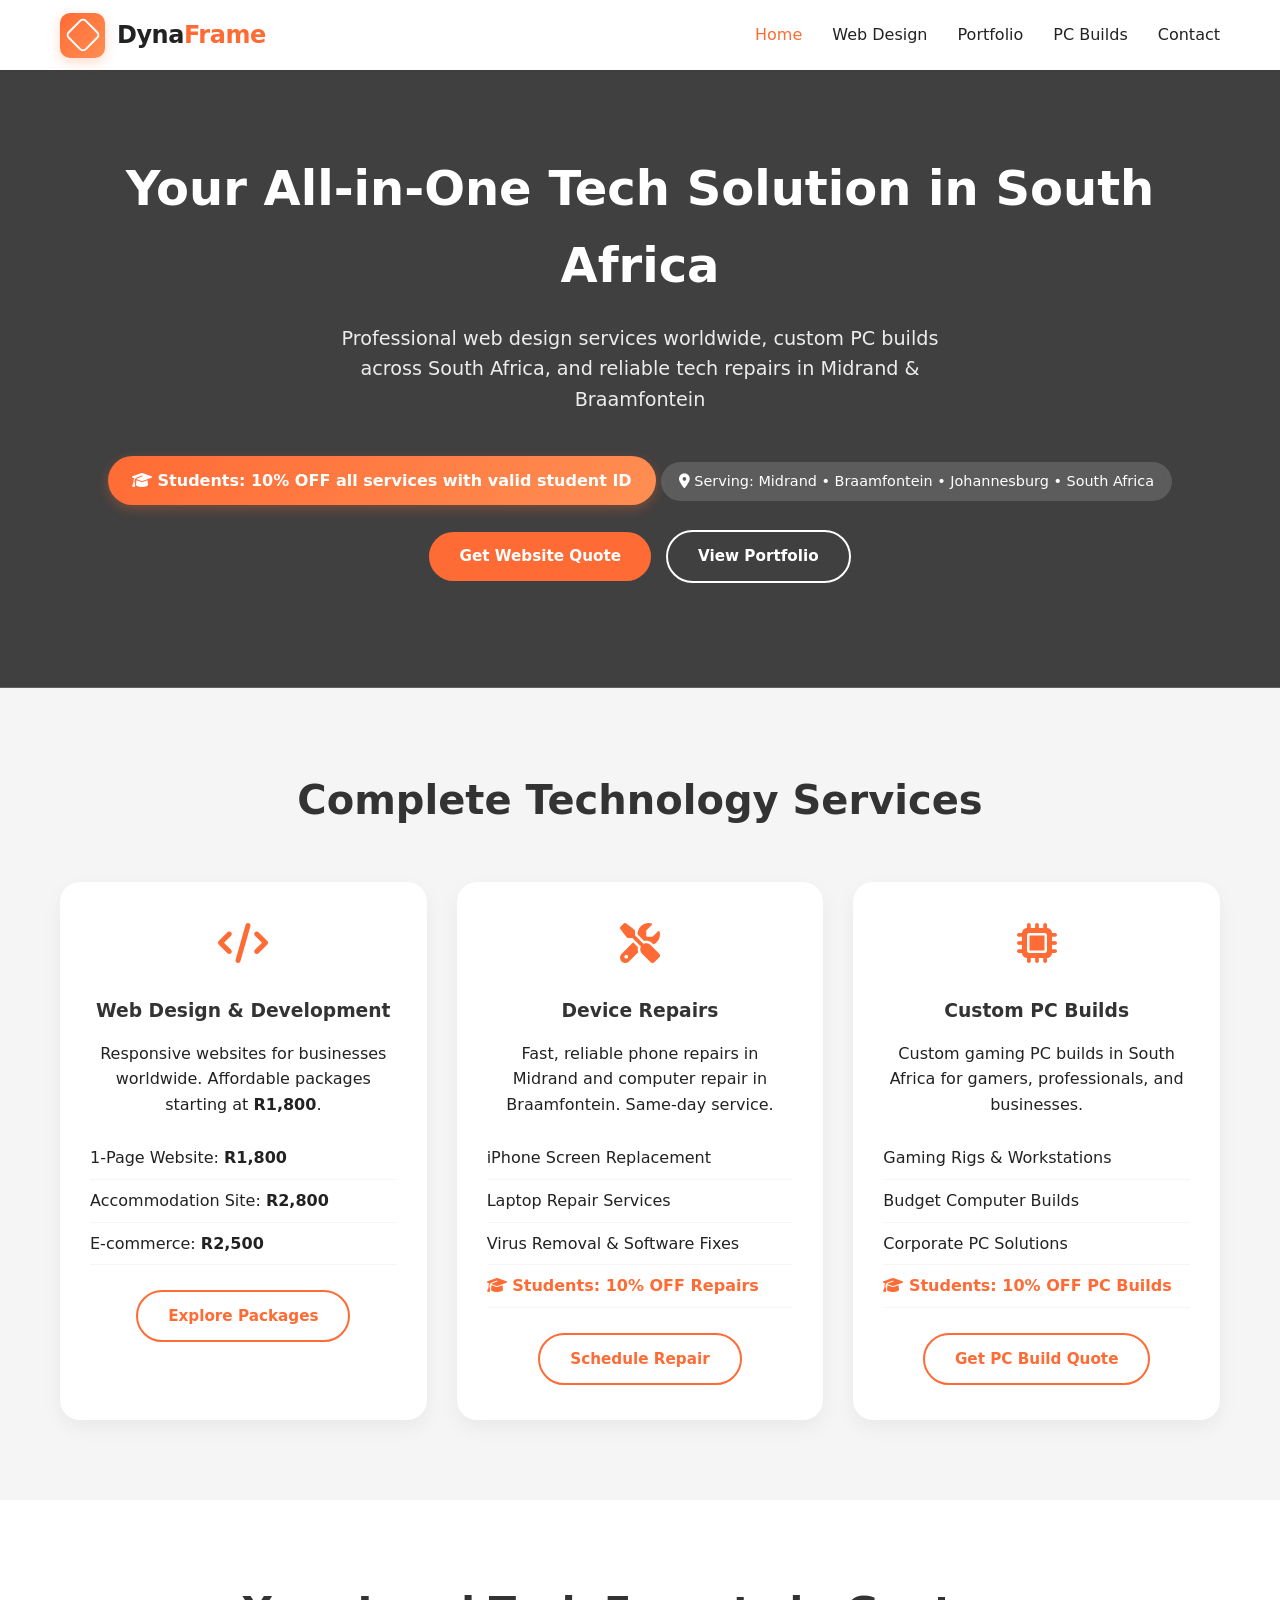
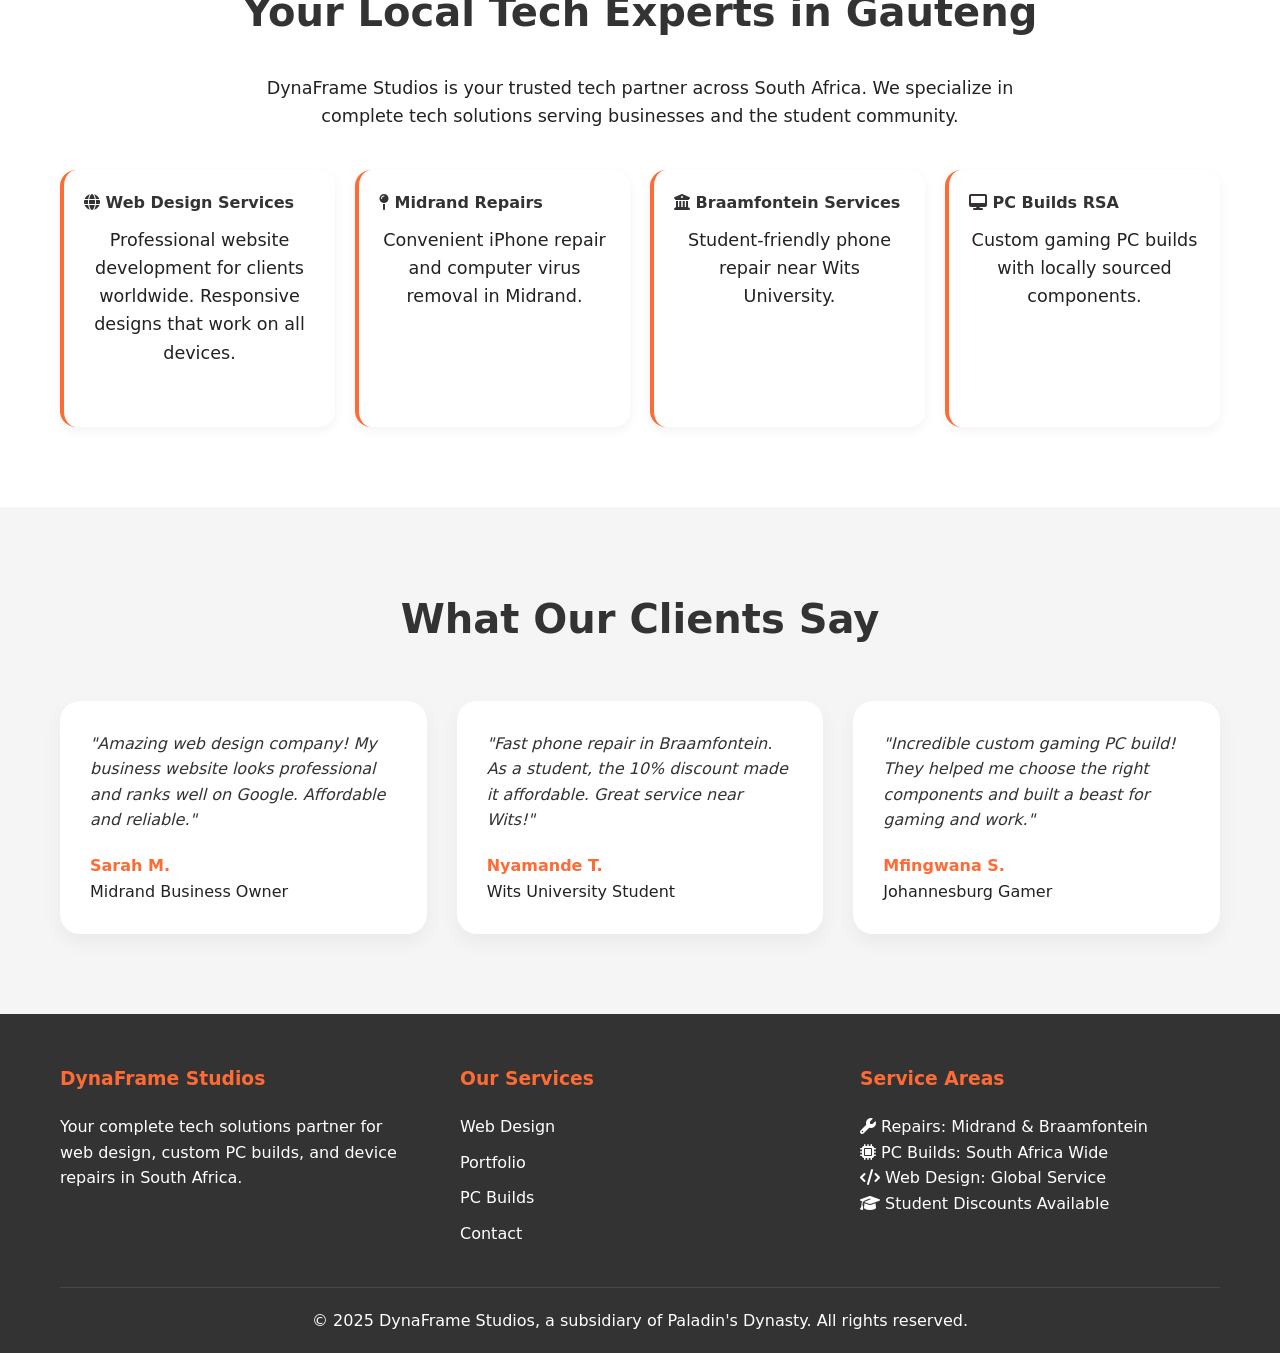
==== commit 0f06d1e4: "changes" ====
--- a/index.html
+++ b/index.html
@@ -3,465 +3,590 @@
 <head>
     <meta charset="UTF-8">
     <meta name="viewport" content="width=device-width, initial-scale=1.0">
-    <title>DynaFrame Studios | Professional Web Design Agency South Africa</title>
-    <link rel="stylesheet" href="styles.css">
-    <link rel="icon" href="icon.png" type="image/png">
-
-    <!-- SEO -->
-    <meta name="description" content="DynaFrame Studios — Affordable professional web design in South Africa. Basic 1-page R1800, E-commerce R2500, Accommodation R2800. Student discount 10% off. Free quote in 2 hours.">
-    <meta name="keywords" content="web design South Africa, affordable website R1800, e-commerce R2500, accommodation website R2800, DynaFrame Studios, Johannesburg web design, hotel booking site">
-    <meta name="geo.region" content="ZA">
-    <meta name="geo.placename" content="South Africa">
-    <meta name="author" content="DynaFrame Studios">
-    <meta name="robots" content="index, follow">
-
-    <!-- Open Graph -->
-    <meta property="og:title" content="DynaFrame Studios – Web Design from R1800">
-    <meta property="og:description" content="Professional web design: Basic R1800 | E-commerce R2500 | Accommodation R2800. Free quote in 2 hours.">
-    <meta property="og:type" content="website">
-    <meta property="og:url" content="https://dynaframestudios.co.za">
-
+    <title>DynaFrame Studios | Web Design, PC Builds & Tech Repairs South Africa</title>
+    <meta name="description" content="All-in-one tech solutions: Professional web design services worldwide, custom PC builds in South Africa, and phone/computer repairs in Midrand & Braamfontein. Student discounts available.">
+    <meta name="keywords" content="web design company, custom PC builds South Africa, phone repairs Midrand, computer repair Braamfontein, affordable web design, gaming PC builds RSA, tech solutions South Africa">
     <!-- Font Awesome -->
-    <link rel="stylesheet" href="https://cdnjs.cloudflare.com/ajax/libs/font-awesome/6.5.2/css/all.min.css">
-
-    <!-- Schema -->
-    <script type="application/ld+json">{"@context":"https://schema.org","@type":"LocalBusiness","name":"DynaFrame Studios","description":"Professional web design agency South Africa","url":"https://dynaframestudios.co.za","telephone":"+27754024178","email":"info.dynaframestudios@gmail.com","address":{"@type":"PostalAddress","addressLocality":"Midrand","addressRegion":"Gauteng","addressCountry":"ZA"}}</script>
+    <link rel="stylesheet" href="https://cdnjs.cloudflare.com/ajax/libs/font-awesome/6.5.1/css/all.min.css">
+    <style>
+        :root {
+            --primary-orange: #FF6B35;
+            --secondary-orange: #FF8E53;
+            --white: #FFFFFF;
+            --black: #222222;
+            --dark-gray: #333333;
+            --light-gray: #F5F5F5;
+        }
+
+        * {
+            margin: 0;
+            padding: 0;
+            box-sizing: border-box;
+        }
+
+        body {
+            font-family: 'Inter', system-ui, -apple-system, 'Segoe UI', Roboto, sans-serif;
+            line-height: 1.6;
+            color: var(--black);
+            background-color: var(--white);
+        }
+
+        .container {
+            max-width: 1200px;
+            margin: 0 auto;
+            padding: 0 20px;
+        }
+
+        .logo {
+            display: flex;
+            align-items: center;
+            gap: 12px;
+            text-decoration: none;
+        }
+
+        .logo-graphic {
+            width: 45px;
+            height: 45px;
+            background: linear-gradient(135deg, var(--primary-orange) 0%, var(--secondary-orange) 100%);
+            border-radius: 10px;
+            position: relative;
+            display: flex;
+            align-items: center;
+            justify-content: center;
+            box-shadow: 0 4px 12px rgba(255, 107, 53, 0.25);
+        }
+
+        .logo-graphic::before {
+            content: "";
+            position: absolute;
+            width: 22px;
+            height: 22px;
+            border: 2px solid var(--white);
+            border-radius: 5px;
+            transform: rotate(45deg);
+        }
+
+        .logo-text {
+            font-size: 1.5rem;
+            font-weight: 700;
+            color: var(--black);
+            letter-spacing: -0.02em;
+        }
+
+        .logo-text span {
+            color: var(--primary-orange);
+        }
+
+        .navbar {
+            background: var(--white);
+            box-shadow: 0 1px 3px rgba(0,0,0,0.05);
+            position: fixed;
+            width: 100%;
+            top: 0;
+            z-index: 1000;
+        }
+
+        .nav-container {
+            max-width: 1200px;
+            margin: 0 auto;
+            padding: 0 20px;
+            display: flex;
+            justify-content: space-between;
+            align-items: center;
+            height: 70px;
+        }
+
+        .nav-menu {
+            display: flex;
+            list-style: none;
+            gap: 30px;
+        }
+
+        .nav-link {
+            text-decoration: none;
+            color: var(--black);
+            font-weight: 500;
+            transition: color 0.2s;
+        }
+
+        .nav-link:hover, .nav-link.active {
+            color: var(--primary-orange);
+        }
+
+        .hero {
+            background: linear-gradient(rgba(0,0,0,0.75), rgba(0,0,0,0.75)), url('https://images.unsplash.com/photo-1451187580459-43490279c0fa?ixlib=rb-4.0.3&auto=format&fit=crop&w=1200&q=80');
+            background-size: cover;
+            background-position: center;
+            color: var(--white);
+            padding: 150px 0 100px;
+            text-align: center;
+        }
+
+        .hero-content h1 {
+            font-size: 3rem;
+            margin-bottom: 20px;
+            font-weight: 700;
+        }
+
+        .hero-content p {
+            font-size: 1.2rem;
+            margin-bottom: 20px;
+            max-width: 600px;
+            margin-left: auto;
+            margin-right: auto;
+            opacity: 0.9;
+        }
+
+        .student-banner {
+            background: linear-gradient(135deg, #FF6B35, #FF8E53);
+            color: white;
+            padding: 12px 24px;
+            border-radius: 40px;
+            margin: 20px auto;
+            text-align: center;
+            font-weight: 600;
+            display: inline-block;
+            box-shadow: 0 4px 12px rgba(255, 107, 53, 0.3);
+        }
+
+        .location-badge {
+            background: rgba(255,255,255,0.15);
+            backdrop-filter: blur(8px);
+            color: var(--white);
+            padding: 8px 18px;
+            border-radius: 40px;
+            display: inline-block;
+            margin: 10px 0;
+            font-size: 0.9rem;
+        }
+
+        .btn {
+            display: inline-block;
+            padding: 12px 30px;
+            border-radius: 40px;
+            text-decoration: none;
+            font-weight: 600;
+            transition: all 0.2s;
+            margin: 5px;
+            border: none;
+            cursor: pointer;
+            font-size: 0.95rem;
+        }
+
+        .btn-primary {
+            background: var(--primary-orange);
+            color: var(--white);
+        }
+
+        .btn-primary:hover {
+            background: var(--secondary-orange);
+            transform: translateY(-2px);
+        }
+
+        .btn-secondary {
+            background: transparent;
+            color: var(--white);
+            border: 2px solid var(--white);
+        }
+
+        .btn-secondary:hover {
+            background: var(--white);
+            color: var(--black);
+        }
+
+        .btn-outline {
+            background: transparent;
+            color: var(--primary-orange);
+            border: 2px solid var(--primary-orange);
+        }
+
+        .btn-outline:hover {
+            background: var(--primary-orange);
+            color: var(--white);
+        }
+
+        .services {
+            padding: 80px 0;
+            background: var(--light-gray);
+        }
+
+        .services h2 {
+            text-align: center;
+            margin-bottom: 50px;
+            font-size: 2.5rem;
+            color: var(--dark-gray);
+        }
+
+        .services-grid {
+            display: grid;
+            grid-template-columns: repeat(auto-fit, minmax(300px, 1fr));
+            gap: 30px;
+        }
+
+        .service-card {
+            background: var(--white);
+            padding: 30px;
+            border-radius: 20px;
+            text-align: center;
+            box-shadow: 0 8px 20px rgba(0,0,0,0.05);
+            transition: transform 0.2s;
+        }
+
+        .service-card:hover {
+            transform: translateY(-5px);
+        }
+
+        .service-icon {
+            font-size: 2.5rem;
+            color: var(--primary-orange);
+            margin-bottom: 20px;
+        }
+
+        .service-card h3 {
+            color: var(--dark-gray);
+            margin-bottom: 15px;
+        }
+
+        .service-card ul {
+            list-style: none;
+            margin: 20px 0;
+            text-align: left;
+        }
+
+        .service-card li {
+            padding: 8px 0;
+            border-bottom: 1px solid var(--light-gray);
+        }
+
+        .student-offer {
+            color: var(--primary-orange);
+            font-weight: 700;
+        }
+
+        .about {
+            padding: 80px 0;
+        }
+
+        .about-content h2 {
+            text-align: center;
+            margin-bottom: 30px;
+            font-size: 2.5rem;
+            color: var(--dark-gray);
+        }
+
+        .about-content p {
+            text-align: center;
+            max-width: 800px;
+            margin: 0 auto 40px;
+            font-size: 1.1rem;
+        }
+
+        .location-highlights {
+            display: grid;
+            grid-template-columns: repeat(auto-fit, minmax(250px, 1fr));
+            gap: 20px;
+            margin-top: 30px;
+        }
+
+        .location-card {
+            background: var(--white);
+            padding: 20px;
+            border-radius: 16px;
+            border-left: 4px solid var(--primary-orange);
+            box-shadow: 0 4px 12px rgba(0,0,0,0.05);
+        }
+
+        .location-card h4 {
+            color: var(--dark-gray);
+            margin-bottom: 10px;
+        }
+
+        .reviews {
+            padding: 80px 0;
+            background: var(--light-gray);
+        }
+
+        .reviews h2 {
+            text-align: center;
+            margin-bottom: 50px;
+            font-size: 2.5rem;
+            color: var(--dark-gray);
+        }
+
+        .reviews-grid {
+            display: grid;
+            grid-template-columns: repeat(auto-fit, minmax(300px, 1fr));
+            gap: 30px;
+        }
+
+        .review-card {
+            background: var(--white);
+            padding: 30px;
+            border-radius: 20px;
+            box-shadow: 0 8px 20px rgba(0,0,0,0.05);
+        }
+
+        .review-text {
+            font-style: italic;
+            margin-bottom: 20px;
+            color: var(--dark-gray);
+        }
+
+        .review-author {
+            font-weight: 600;
+            color: var(--primary-orange);
+        }
+
+        .footer {
+            background: var(--dark-gray);
+            color: var(--white);
+            padding: 50px 0 20px;
+        }
+
+        .footer-content {
+            display: grid;
+            grid-template-columns: repeat(auto-fit, minmax(250px, 1fr));
+            gap: 40px;
+            margin-bottom: 30px;
+        }
+
+        .footer-section h3 {
+            margin-bottom: 20px;
+            color: var(--primary-orange);
+        }
+
+        .footer-section ul {
+            list-style: none;
+        }
+
+        .footer-section ul li {
+            margin-bottom: 10px;
+        }
+
+        .footer-section a {
+            color: var(--white);
+            text-decoration: none;
+            transition: color 0.2s;
+        }
+
+        .footer-section a:hover {
+            color: var(--primary-orange);
+        }
+
+        .footer-bottom {
+            text-align: center;
+            padding-top: 20px;
+            border-top: 1px solid rgba(255,255,255,0.1);
+        }
+
+        @media (max-width: 768px) {
+            .nav-menu {
+                display: none;
+            }
+            .hero-content h1 {
+                font-size: 2rem;
+            }
+        }
+    </style>
 </head>
 <body>
-
-<!-- ===== TOP BAR ===== -->
-<div class="top-bar">
-    <div class="container">
-        <div class="top-bar-content">
-            <div class="contact-info-top">
-                <a href="mailto:info.dynaframestudios@gmail.com"><i class="fas fa-envelope"></i> info.dynaframestudios@gmail.com</a>
-                <a href="tel:+27754024178"><i class="fas fa-phone-alt"></i> +27 75 402 4178</a>
-            </div>
-            <div class="social-icons-top">
-                <a href="https://facebook.com/dynaframestudios" target="_blank" class="social-icon"><i class="fab fa-facebook-f"></i></a>
-                <a href="https://tiktok.com/@dynaframestudios" target="_blank" class="social-icon"><i class="fab fa-tiktok"></i></a>
-                <a href="https://instagram.com/dynaframe.studios" target="_blank" class="social-icon"><i class="fab fa-instagram"></i></a>
-                <a href="https://youtube.com/@dynaframestudios" target="_blank" class="social-icon"><i class="fab fa-youtube"></i></a>
-                <button class="currency-toggle" onclick="showCurrencyModal()">🌐 View USD</button>
+    <nav class="navbar">
+        <div class="nav-container">
+            <a href="index.html" class="logo">
+                <div class="logo-graphic"></div>
+                <div class="logo-text">Dyna<span>Frame</span></div>
+            </a>
+            <ul class="nav-menu">
+                <li><a href="index.html" class="nav-link active">Home</a></li>
+                <li><a href="web-design.html" class="nav-link">Web Design</a></li>
+                <li><a href="portfolio.html" class="nav-link">Portfolio</a></li>
+                <li><a href="pc-builds.html" class="nav-link">PC Builds</a></li>
+                <li><a href="contact.html" class="nav-link">Contact</a></li>
+            </ul>
+        </div>
+    </nav>
+
+    <section class="hero">
+        <div class="container">
+            <div class="hero-content">
+                <h1>Your All-in-One Tech Solution in South Africa</h1>
+                <p>Professional web design services worldwide, custom PC builds across South Africa, and reliable tech repairs in Midrand & Braamfontein</p>
+                
+                <div class="student-banner">
+                    <i class="fas fa-graduation-cap"></i> Students: 10% OFF all services with valid student ID
+                </div>
+                
+                <div class="location-badge">
+                    <i class="fas fa-map-marker-alt"></i> Serving: Midrand • Braamfontein • Johannesburg • South Africa
+                </div>
+                
+                <div class="hero-buttons">
+                    <a href="web-design.html" class="btn btn-primary">Get Website Quote</a>
+                    <a href="portfolio.html" class="btn btn-secondary">View Portfolio</a>
+                </div>
             </div>
         </div>
-    </div>
-</div>
-
-<!-- ===== NAVBAR ===== -->
-<nav class="navbar">
-    <div class="nav-container">
-        <a href="index.html" class="logo">
-            <div class="logo-graphic"></div>
-            <span class="logo-text">Dyna<span>Frame</span></span>
-        </a>
-        <ul class="nav-menu">
-            <li><a href="index.html" class="nav-link active">Home</a></li>
-            <li><a href="web-design.html" class="nav-link">Web Design</a></li>
-            <li><a href="contact.html" class="nav-link">Contact</a></li>
-            <li><button class="theme-toggle" id="themeToggle">☀️ Light</button></li>
-        </ul>
-        <div class="mobile-menu-toggle" id="mobileToggle">
-            <span></span><span></span><span></span>
-        </div>
-    </div>
-</nav>
-
-<!-- Currency Modal -->
-<div class="modal-overlay" id="currencyModal">
-    <div class="modal-content">
-        <button class="modal-close" onclick="closeCurrencyModal()">✕</button>
-        <h2>Choose Currency</h2>
-        <p>Prices will update across the whole site.</p>
-        <div class="currency-btns">
-            <button class="currency-btn" onclick="selectCurrency('ZAR')">🇿🇦 ZAR</button>
-            <button class="currency-btn" onclick="selectCurrency('USD')">🇺🇸 USD</button>
-        </div>
-    </div>
-</div>
-
-<!-- ===== HERO ===== -->
-<section class="hero">
-    <div class="container">
-        <div class="hero-content">
-            <div class="hero-badge">
-                <i class="fas fa-star"></i> We think "Outside" the box
-            </div>
-            <h1>Elevate Your<br><span class="accent">Digital Presence</span></h1>
-            <p>Professional web design solutions for South African businesses. Get noticed, stand out, and grow online — at prices that make sense.</p>
-            <div class="hero-buttons">
-                <a href="contact.html" class="btn btn-primary"><i class="fas fa-rocket"></i> Get Free Quote</a>
-                <a href="web-design.html" class="btn btn-secondary"><i class="fas fa-th-large"></i> View Packages</a>
-            </div>
-            <div style="margin-top: 28px; display: flex; flex-wrap: wrap; gap: 10px; justify-content: center;">
-                <div class="student-banner">🎓 Students save 10% on all packages</div>
-                <div class="location-badge">🇿🇦 Serving all 9 provinces</div>
-            </div>
-            <div class="hero-stats">
-                <div class="stat-item"><span class="stat-num">2hr</span><span class="stat-label">Response Time</span></div>
-                <div class="stat-item"><span class="stat-num">7-14</span><span class="stat-label">Days Delivery</span></div>
-                <div class="stat-item"><span class="stat-num">100%</span><span class="stat-label">SA-Based Team</span></div>
-                <div class="stat-item"><span class="stat-num">SEO</span><span class="stat-label">Optimised</span></div>
+    </section>
+
+    <section class="services">
+        <div class="container">
+            <h2>Complete Technology Services</h2>
+            <div class="services-grid">
+                <div class="service-card">
+                    <div class="service-icon"><i class="fas fa-code"></i></div>
+                    <h3>Web Design & Development</h3>
+                    <p>Responsive websites for businesses worldwide. Affordable packages starting at <strong>R1,800</strong>.</p>
+                    <ul>
+                        <li>1-Page Website: <strong>R1,800</strong></li>
+                        <li>Accommodation Site: <strong>R2,800</strong></li>
+                        <li>E-commerce: <strong>R2,500</strong></li>
+                    </ul>
+                    <a href="web-design.html" class="btn btn-outline">Explore Packages</a>
+                </div>
+                
+                <div class="service-card">
+                    <div class="service-icon"><i class="fas fa-tools"></i></div>
+                    <h3>Device Repairs</h3>
+                    <p>Fast, reliable phone repairs in Midrand and computer repair in Braamfontein. Same-day service.</p>
+                    <ul>
+                        <li>iPhone Screen Replacement</li>
+                        <li>Laptop Repair Services</li>
+                        <li>Virus Removal & Software Fixes</li>
+                        <li class="student-offer"><i class="fas fa-graduation-cap"></i> Students: 10% OFF Repairs</li>
+                    </ul>
+                    <a href="contact.html" class="btn btn-outline">Schedule Repair</a>
+                </div>
+                
+                <div class="service-card">
+                    <div class="service-icon"><i class="fas fa-microchip"></i></div>
+                    <h3>Custom PC Builds</h3>
+                    <p>Custom gaming PC builds in South Africa for gamers, professionals, and businesses.</p>
+                    <ul>
+                        <li>Gaming Rigs & Workstations</li>
+                        <li>Budget Computer Builds</li>
+                        <li>Corporate PC Solutions</li>
+                        <li class="student-offer"><i class="fas fa-graduation-cap"></i> Students: 10% OFF PC Builds</li>
+                    </ul>
+                    <a href="pc-builds.html" class="btn btn-outline">Get PC Build Quote</a>
+                </div>
             </div>
         </div>
-    </div>
-</section>
-
-<!-- ===== PACKAGES ===== -->
-<section class="services">
-    <div class="container">
-        <div class="section-tag">Our Packages</div>
-        <h2 class="section-title">Web Design for Every Budget</h2>
-        <p class="section-subtitle">No hidden fees, no long-term contracts. Professional websites that get results, at prices built for South African businesses.</p>
-
-        <div class="services-grid">
-            <!-- Basic 1-Page -->
-            <div class="service-card fade-in">
-                <div class="service-icon">🌐</div>
-                <h3>Basic 1-Page Website</h3>
-                <p>Sleek, single-page design perfect for startups, freelancers, and small businesses wanting a professional online presence.</p>
-                <div class="price" data-price-zar="1800">R1,800 <span class="price-suffix">once-off</span></div>
-                <ul>
-                    <li>Sleek, Single-Page Design</li>
-                    <li>Mobile Responsive Design</li>
-                    <li>Contact Form Integration</li>
-                    <li>Basic SEO Setup</li>
-                    <li>Social Media Links</li>
-                    <li>6 Months Free Support</li>
-                </ul>
-                <a href="contact.html?package=basic" class="btn-outline">Get Started <i class="fas fa-arrow-right"></i></a>
-            </div>
-
-            <!-- E-Commerce -->
-            <div class="service-card featured fade-in">
-                <div class="featured-badge">POPULAR</div>
-                <div class="service-icon">🛒</div>
-                <h3>E-Commerce Website</h3>
-                <p>Full online store with secure payment gateways, inventory management, and advanced SEO to drive sales.</p>
-                <div class="price" data-price-zar="2500">R2,500 <span class="price-suffix">once-off</span></div>
-                <ul>
-                    <li>Full Online Store Setup</li>
-                    <li>Secure Payment Gateways</li>
-                    <li>Inventory Management</li>
-                    <li>Up to 50 Products</li>
-                    <li>Advanced SEO & Analytics</li>
-                    <li>18 Months Free Support</li>
-                </ul>
-                <a href="contact.html?package=ecommerce" class="btn-outline">Get Started <i class="fas fa-arrow-right"></i></a>
-            </div>
-
-            <!-- Accommodation -->
-            <div class="service-card fade-in">
-                <div class="service-icon">🏨</div>
-                <h3>Accommodation Website</h3>
-                <p>Integrated booking systems, availability calendars, guest management, and local area mapping for hotels, B&Bs, and lodges.</p>
-                <div class="price" data-price-zar="2800">R2,800 <span class="price-suffix">once-off</span></div>
-                <ul>
-                    <li>Integrated Booking System</li>
-                    <li>Availability Calendars</li>
-                    <li>Guest Management System</li>
-                    <li>Local Area Mapping</li>
-                    <li>Room/Gallery Showcase</li>
-                    <li>12 Months Free Support</li>
-                </ul>
-                <a href="contact.html?package=accommodation" class="btn-outline">Get Started <i class="fas fa-arrow-right"></i></a>
+    </section>
+
+    <section class="about">
+        <div class="container">
+            <div class="about-content">
+                <h2>Your Local Tech Experts in Gauteng</h2>
+                <p>DynaFrame Studios is your trusted tech partner across South Africa. We specialize in complete tech solutions serving businesses and the student community.</p>
+                <div class="location-highlights">
+                    <div class="location-card">
+                        <h4><i class="fas fa-globe"></i> Web Design Services</h4>
+                        <p>Professional website development for clients worldwide. Responsive designs that work on all devices.</p>
+                    </div>
+                    <div class="location-card">
+                        <h4><i class="fas fa-map-pin"></i> Midrand Repairs</h4>
+                        <p>Convenient iPhone repair and computer virus removal in Midrand.</p>
+                    </div>
+                    <div class="location-card">
+                        <h4><i class="fas fa-university"></i> Braamfontein Services</h4>
+                        <p>Student-friendly phone repair near Wits University.</p>
+                    </div>
+                    <div class="location-card">
+                        <h4><i class="fas fa-desktop"></i> PC Builds RSA</h4>
+                        <p>Custom gaming PC builds with locally sourced components.</p>
+                    </div>
+                </div>
             </div>
         </div>
-
-        <div class="cta-box fade-in">
-            <h3>Need something custom?</h3>
-            <p>We also build custom web applications, membership sites, and complex platforms tailored to your business.</p>
-            <a href="contact.html" class="btn btn-primary"><i class="fas fa-paper-plane"></i> Request Custom Quote</a>
-        </div>
-    </div>
-</section>
-
-<!-- ===== WHY CHOOSE US ===== -->
-<section class="about">
-    <div class="container">
-        <div class="section-tag">Why Us</div>
-        <h2 class="section-title">Why South African Businesses Choose Us</h2>
-        <p class="section-subtitle">We combine cutting-edge design with deep local knowledge to build websites that actually work for your market.</p>
-
-        <div class="features-grid">
-            <div class="feature-card fade-in">
-                <div class="feature-icon">🇿🇦</div>
-                <h3>Nationwide Coverage</h3>
-                <p>We serve clients in every province — from Western Cape to Limpopo. Fully remote, fully professional.</p>
-            </div>
-            <div class="feature-card fade-in">
-                <div class="feature-icon">⚡</div>
-                <h3>Fast Turnaround</h3>
-                <p>Most websites delivered within 7–14 days. We quote within 2 hours of your enquiry.</p>
-            </div>
-            <div class="feature-card fade-in">
-                <div class="feature-icon">📈</div>
-                <h3>SEO-First Approach</h3>
-                <p>Every site is built to rank on Google from day one. More visibility = more customers.</p>
-            </div>
-            <div class="feature-card fade-in">
-                <div class="feature-icon">🎓</div>
-                <h3>Student-Friendly Pricing</h3>
-                <p>10% student discount on all packages. Supporting young South African entrepreneurs.</p>
-            </div>
-            <div class="feature-card fade-in">
-                <div class="feature-icon">📱</div>
-                <h3>Mobile-First Design</h3>
-                <p>Every site is fully responsive and tested across all devices and screen sizes.</p>
-            </div>
-            <div class="feature-card fade-in">
-                <div class="feature-icon">🛡️</div>
-                <h3>Ongoing Support</h3>
-                <p>Free support for 6–18 months depending on package. We don't disappear after launch.</p>
-            </div>
-            <div class="feature-card fade-in">
-                <div class="feature-icon">💳</div>
-                <h3>Transparent Pricing</h3>
-                <p>Once-off fees, no monthly surprises. What you see is what you pay — nothing more.</p>
-            </div>
-            <div class="feature-card fade-in">
-                <div class="feature-icon">🎨</div>
-                <h3>Custom Designs</h3>
-                <p>No templates. Every site is uniquely designed to match your brand and goals.</p>
+    </section>
+
+    <section class="reviews">
+        <div class="container">
+            <h2>What Our Clients Say</h2>
+            <div class="reviews-grid">
+                <div class="review-card">
+                    <p class="review-text">"Amazing web design company! My business website looks professional and ranks well on Google. Affordable and reliable."</p>
+                    <p class="review-author">Sarah M.</p>
+                    <p class="review-location">Midrand Business Owner</p>
+                </div>
+                <div class="review-card">
+                    <p class="review-text">"Fast phone repair in Braamfontein. As a student, the 10% discount made it affordable. Great service near Wits!"</p>
+                    <p class="review-author">Nyamande T.</p>
+                    <p class="review-location">Wits University Student</p>
+                </div>
+                <div class="review-card">
+                    <p class="review-text">"Incredible custom gaming PC build! They helped me choose the right components and built a beast for gaming and work."</p>
+                    <p class="review-author">Mfingwana S.</p>
+                    <p class="review-location">Johannesburg Gamer</p>
+                </div>
             </div>
         </div>
-    </div>
-</section>
-
-<!-- ===== PROCESS ===== -->
-<section class="process">
-    <div class="container">
-        <div class="section-tag">How It Works</div>
-        <h2 class="section-title">Our Simple 4-Step Process</h2>
-        <p class="section-subtitle">From enquiry to live website — we make it effortless for you.</p>
-
-        <div class="process-steps">
-            <div class="process-step fade-in">
-                <div class="step-num">1</div>
-                <h3>Free Quote</h3>
-                <p>Fill in our contact form. We'll respond within 2 hours with a tailored proposal.</p>
+    </section>
+
+    <footer class="footer">
+        <div class="container">
+            <div class="footer-content">
+                <div class="footer-section">
+                    <h3>DynaFrame Studios</h3>
+                    <p>Your complete tech solutions partner for web design, custom PC builds, and device repairs in South Africa.</p>
+                </div>
+                <div class="footer-section">
+                    <h3>Our Services</h3>
+                    <ul>
+                        <li><a href="web-design.html">Web Design</a></li>
+                        <li><a href="portfolio.html">Portfolio</a></li>
+                        <li><a href="pc-builds.html">PC Builds</a></li>
+                        <li><a href="contact.html">Contact</a></li>
+                    </ul>
+                </div>
+                <div class="footer-section">
+                    <h3>Service Areas</h3>
+                    <p><i class="fas fa-wrench"></i> Repairs: Midrand & Braamfontein</p>
+                    <p><i class="fas fa-microchip"></i> PC Builds: South Africa Wide</p>
+                    <p><i class="fas fa-code"></i> Web Design: Global Service</p>
+                    <p><i class="fas fa-graduation-cap"></i> Student Discounts Available</p>
+                </div>
             </div>
-            <div class="process-step fade-in">
-                <div class="step-num">2</div>
-                <h3>Design Brief</h3>
-                <p>We gather your branding, content, and goals to plan the perfect website.</p>
-            </div>
-            <div class="process-step fade-in">
-                <div class="step-num">3</div>
-                <h3>Build & Review</h3>
-                <p>We build your site and share previews for your feedback and approval.</p>
-            </div>
-            <div class="process-step fade-in">
-                <div class="step-num">4</div>
-                <h3>Go Live!</h3>
-                <p>Your site launches, fully optimised and ready to bring in customers.</p>
+            <div class="footer-bottom">
+                <p>&copy; 2025 DynaFrame Studios, a subsidiary of Paladin's Dynasty. All rights reserved.</p>
             </div>
         </div>
-    </div>
-</section>
-
-<!-- ===== REVIEWS ===== -->
-<section class="reviews">
-    <div class="container">
-        <div class="section-tag">Testimonials</div>
-        <h2 class="section-title">What Our Clients Say</h2>
-
-        <div class="reviews-grid">
-            <div class="review-card fade-in">
-                <div class="stars">★★★★★</div>
-                <p class="review-text">"DynaFrame built our guesthouse website in under 2 weeks. Bookings have increased significantly since launch. Highly recommend!"</p>
-                <div class="reviewer">
-                    <div class="reviewer-avatar">TM</div>
-                    <div>
-                        <div class="reviewer-name">Thandi M.</div>
-                        <div class="reviewer-loc">📍 KwaZulu-Natal</div>
-                    </div>
-                </div>
-            </div>
-            <div class="review-card fade-in">
-                <div class="stars">★★★★★</div>
-                <p class="review-text">"As a student starting my clothing brand, the student discount was a lifesaver. Professional result at an amazing price."</p>
-                <div class="reviewer">
-                    <div class="reviewer-avatar">KS</div>
-                    <div>
-                        <div class="reviewer-name">Kagiso S.</div>
-                        <div class="reviewer-loc">📍 Gauteng</div>
-                    </div>
-                </div>
-            </div>
-            <div class="review-card fade-in">
-                <div class="stars">★★★★★</div>
-                <p class="review-text">"Our e-commerce store is stunning. The team was professional, fast, and the payment integration worked perfectly from day one."</p>
-                <div class="reviewer">
-                    <div class="reviewer-avatar">NB</div>
-                    <div>
-                        <div class="reviewer-name">Nomsa B.</div>
-                        <div class="reviewer-loc">📍 Western Cape</div>
-                    </div>
-                </div>
-            </div>
-        </div>
-    </div>
-</section>
-
-<!-- ===== CONTACT FORM ===== -->
-<section class="contact-form">
-    <div class="container">
-        <div class="section-tag">Contact Us</div>
-        <h2 class="section-title">Ready to Transform Your Business?</h2>
-        <p class="section-subtitle">Get in touch today. We respond within 2 hours and your first quote is completely free.</p>
-
-        <div class="form-container fade-in">
-            <form action="https://formsubmit.co/info.dynaframestudios@gmail.com" method="POST">
-                <input type="hidden" name="_subject" value="New Website Inquiry - DynaFrame Studios">
-                <input type="hidden" name="_template" value="table">
-                <input type="hidden" name="_captcha" value="false">
-                <input type="hidden" name="_next" value="https://dynaframestudios.co.za/thank-you.html">
-
-                <div class="form-grid">
-                    <div class="form-group">
-                        <label>Full Name *</label>
-                        <input type="text" name="name" placeholder="Your full name" required>
-                    </div>
-                    <div class="form-group">
-                        <label>Email Address *</label>
-                        <input type="email" name="email" placeholder="your@email.com" required>
-                    </div>
-                    <div class="form-group">
-                        <label>Phone Number</label>
-                        <input type="tel" name="phone" placeholder="+27 ...">
-                    </div>
-                    <div class="form-group">
-                        <label>Your Province *</label>
-                        <select name="province" required>
-                            <option value="">Select province</option>
-                            <option>Gauteng</option><option>Western Cape</option><option>KwaZulu-Natal</option>
-                            <option>Eastern Cape</option><option>Free State</option><option>Limpopo</option>
-                            <option>Mpumalanga</option><option>North West</option><option>Northern Cape</option>
-                        </select>
-                    </div>
-                    <div class="form-group full">
-                        <label>Service Needed *</label>
-                        <select name="service" id="service" required>
-                            <option value="">Select a package</option>
-                            <option value="basic">Basic 1-Page Website — R1,800</option>
-                            <option value="ecommerce">E-Commerce Website — R2,500</option>
-                            <option value="accommodation">Accommodation Website — R2,800</option>
-                            <option value="custom">Custom Project</option>
-                        </select>
-                    </div>
-                    <div class="form-group full">
-                        <label>Tell us about your project *</label>
-                        <textarea name="message" id="message" rows="4" placeholder="What type of business do you have? What do you need your website to do?" required></textarea>
-                    </div>
-                    <div class="form-group full">
-                        <label><input type="checkbox" name="student" value="yes" style="width:auto;margin-right:8px;"> I am a student (10% discount applies)</label>
-                    </div>
-                </div>
-                <button type="submit" class="btn btn-primary" style="width:100%;justify-content:center;font-size:1rem;padding:16px;">
-                    <i class="fas fa-paper-plane"></i> Send Message & Get Quote
-                </button>
-            </form>
-        </div>
-    </div>
-</section>
-
-<!-- ===== FOOTER ===== -->
-<footer class="footer">
-    <div class="container">
-        <div class="footer-content">
-            <div class="footer-section footer-logo">
-                <div class="logo" style="margin-bottom:0;">
-                    <div class="logo-graphic"></div>
-                    <span class="logo-text">Dyna<span>Frame</span> Studios</span>
-                </div>
-                <p class="footer-desc">Professional web design agency serving businesses across all 9 provinces of South Africa. We think "Outside" the box — and we build websites that prove it.</p>
-                <div class="social-links">
-                    <a href="https://facebook.com/dynaframestudios" target="_blank"><i class="fab fa-facebook-f"></i></a>
-                    <a href="https://tiktok.com/@dynaframestudios" target="_blank"><i class="fab fa-tiktok"></i></a>
-                    <a href="https://instagram.com/dynaframe.studios" target="_blank"><i class="fab fa-instagram"></i></a>
-                    <a href="https://youtube.com/@dynaframestudios" target="_blank"><i class="fab fa-youtube"></i></a>
-                </div>
-            </div>
-            <div class="footer-section">
-                <h4>Packages</h4>
-                <ul>
-                    <li><a href="web-design.html#basic">Basic 1-Page — R1,800</a></li>
-                    <li><a href="web-design.html#ecommerce">E-Commerce — R2,500</a></li>
-                    <li><a href="web-design.html#accommodation">Accommodation — R2,800</a></li>
-                    <li><a href="contact.html">Custom Quote</a></li>
-                </ul>
-            </div>
-            <div class="footer-section">
-                <h4>Contact</h4>
-                <ul>
-                    <li><span>📧 info.dynaframestudios@gmail.com</span></li>
-                    <li><span>📞 +27 75 402 4178</span></li>
-                    <li><span>📍 Midrand, Gauteng, ZA</span></li>
-                    <li><a href="https://wa.me/27754024178" target="_blank"><i class="fab fa-whatsapp"></i> WhatsApp Us</a></li>
-                </ul>
-            </div>
-        </div>
-        <div class="footer-bottom">
-            <span>&copy; 2025 DynaFrame Studios — A subsidiary of Paladins Dynasty LLC. All rights reserved.</span>
-            <span>Basic R1800 · E-commerce R2500 · Accommodation R2800</span>
-        </div>
-    </div>
-</footer>
-
-<script src="script.js"></script>
-<script>
-    // ===== CURRENCY =====
-    let currentCurrency = localStorage.getItem('currency') || 'ZAR';
-    function showCurrencyModal() { document.getElementById('currencyModal').classList.add('active'); }
-    function closeCurrencyModal() { document.getElementById('currencyModal').classList.remove('active'); }
-    function selectCurrency(currency) {
-        currentCurrency = currency;
-        localStorage.setItem('currency', currency);
-        updatePrices();
-        closeCurrencyModal();
-        document.querySelector('.currency-toggle').textContent = currency === 'ZAR' ? '🌐 View USD' : '🌐 View ZAR';
+    </footer>
+
+    <script type="application/ld+json">
+    {
+      "@context": "https://schema.org",
+      "@graph": [
+        {
+          "@type": "WebDesigner",
+          "name": "DynaFrame Studios",
+          "description": "Professional web design and development services",
+          "areaServed": "Worldwide"
+        },
+        {
+          "@type": "LocalBusiness",
+          "name": "DynaFrame Studios - Tech Repairs",
+          "address": {
+            "@type": "PostalAddress", 
+            "addressLocality": ["Midrand", "Braamfontein"],
+            "addressRegion": "Gauteng",
+            "addressCountry": "South Africa"
+          }
+        }
+      ]
     }
-    function updatePrices() {
-        const rate = 0.054;
-        document.querySelectorAll('[data-price-zar]').forEach(el => {
-            const zar = parseFloat(el.getAttribute('data-price-zar'));
-            const suffix = el.querySelector('.price-suffix')?.outerHTML || '';
-            el.innerHTML = currentCurrency === 'USD'
-                ? `$${Math.round(zar * rate)} <span class="price-suffix">once-off</span>`
-                : `R${zar.toLocaleString()} <span class="price-suffix">once-off</span>`;
-        });
-    }
-
-    // ===== DARK MODE =====
-    const themeToggle = document.getElementById('themeToggle');
-    const savedTheme = localStorage.getItem('theme');
-    if (savedTheme === 'dark') { document.body.classList.add('dark-mode'); themeToggle.textContent = '🌙 Dark'; }
-    themeToggle.addEventListener('click', () => {
-        document.body.classList.toggle('dark-mode');
-        const isDark = document.body.classList.contains('dark-mode');
-        localStorage.setItem('theme', isDark ? 'dark' : 'light');
-        themeToggle.textContent = isDark ? '🌙 Dark' : '☀️ Light';
-    });
-
-    // ===== MOBILE MENU =====
-    document.getElementById('mobileToggle').addEventListener('click', () => {
-        document.querySelector('.nav-menu').classList.toggle('active');
-    });
-
-    // ===== CLOSE MODAL ON OUTSIDE CLICK =====
-    document.getElementById('currencyModal').addEventListener('click', e => {
-        if (e.target === e.currentTarget) closeCurrencyModal();
-    });
-
-    // ===== SCROLL ANIMATIONS =====
-    const observer = new IntersectionObserver(entries => {
-        entries.forEach(e => { if (e.isIntersecting) e.target.classList.add('visible'); });
-    }, { threshold: 0.12 });
-    document.querySelectorAll('.fade-in').forEach(el => observer.observe(el));
-
-    // Initialize prices
-    updatePrices();
-</script>
+    </script>
+
+    <script type="text/javascript">
+    var Tawk_API=Tawk_API||{}, Tawk_LoadStart=new Date();
+    (function(){
+    var s1=document.createElement("script"),s0=document.getElementsByTagName("script")[0];
+    s1.async=true;
+    s1.src='https://embed.tawk.to/68ec91b77e32cc195255b3de/1j7e1idgv';
+    s1.charset='UTF-8';
+    s1.setAttribute('crossorigin','*');
+    s0.parentNode.insertBefore(s1,s0);
+    })();
+    </script>
 </body>
-</html>
+</html>
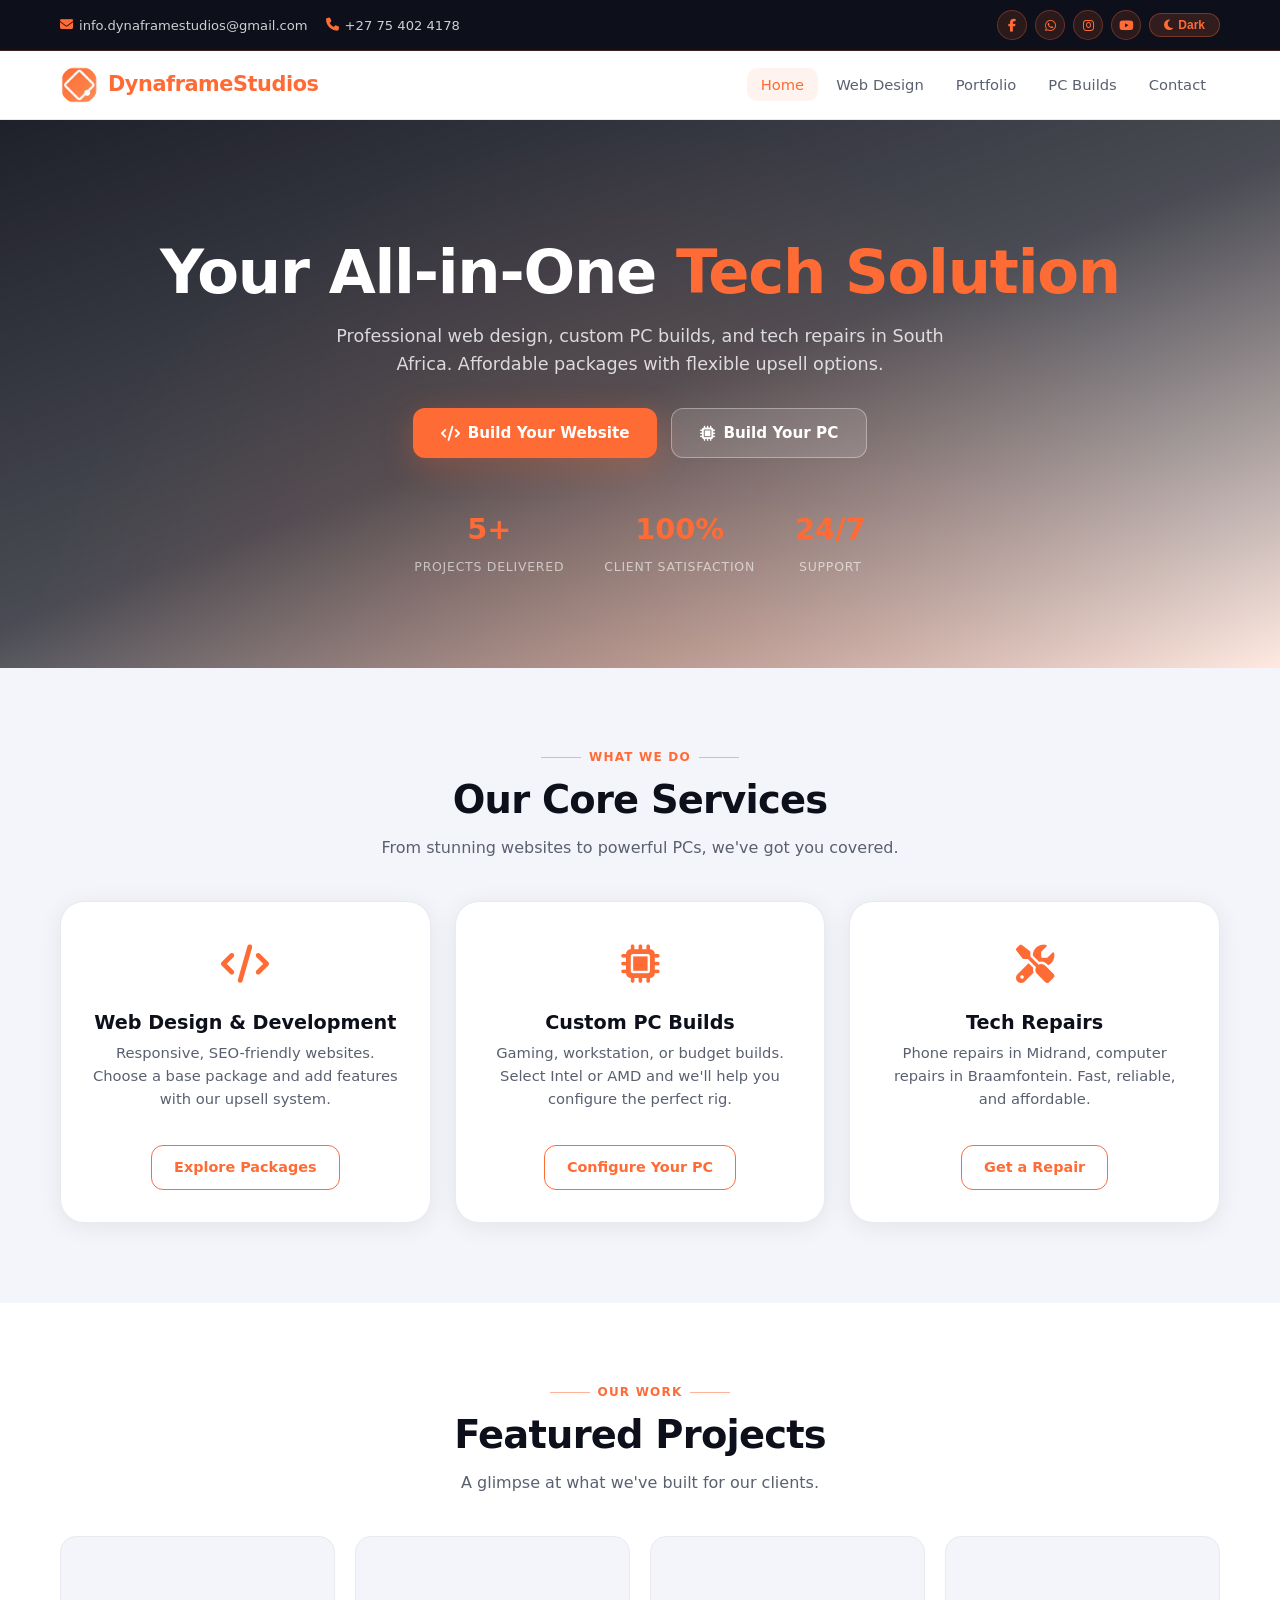
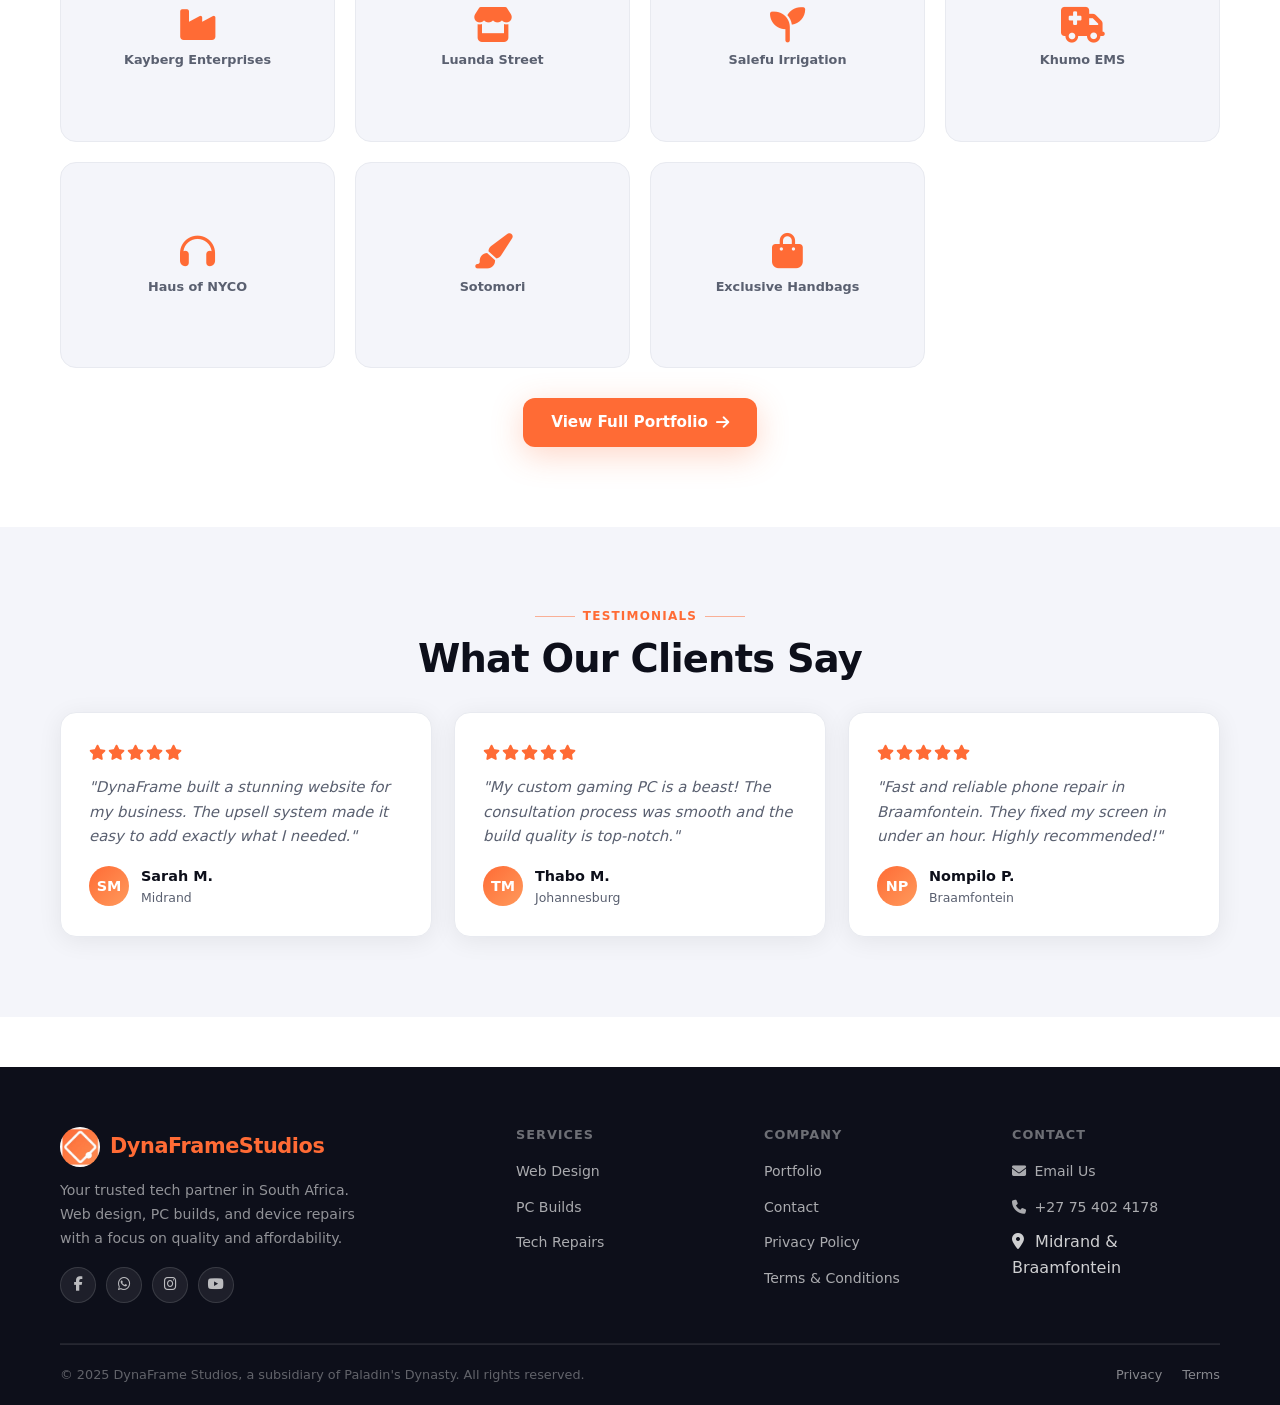
==== commit d015197c: "gang changes" ====
--- a/index.html
+++ b/index.html
@@ -1,592 +1,275 @@
 <!DOCTYPE html>
 <html lang="en">
 <head>
-    <meta charset="UTF-8">
-    <meta name="viewport" content="width=device-width, initial-scale=1.0">
-    <title>DynaFrame Studios | Web Design, PC Builds & Tech Repairs South Africa</title>
-    <meta name="description" content="All-in-one tech solutions: Professional web design services worldwide, custom PC builds in South Africa, and phone/computer repairs in Midrand & Braamfontein. Student discounts available.">
-    <meta name="keywords" content="web design company, custom PC builds South Africa, phone repairs Midrand, computer repair Braamfontein, affordable web design, gaming PC builds RSA, tech solutions South Africa">
-    <!-- Font Awesome -->
-    <link rel="stylesheet" href="https://cdnjs.cloudflare.com/ajax/libs/font-awesome/6.5.1/css/all.min.css">
-    <style>
-        :root {
-            --primary-orange: #FF6B35;
-            --secondary-orange: #FF8E53;
-            --white: #FFFFFF;
-            --black: #222222;
-            --dark-gray: #333333;
-            --light-gray: #F5F5F5;
-        }
-
-        * {
-            margin: 0;
-            padding: 0;
-            box-sizing: border-box;
-        }
-
-        body {
-            font-family: 'Inter', system-ui, -apple-system, 'Segoe UI', Roboto, sans-serif;
-            line-height: 1.6;
-            color: var(--black);
-            background-color: var(--white);
-        }
-
-        .container {
-            max-width: 1200px;
-            margin: 0 auto;
-            padding: 0 20px;
-        }
-
-        .logo {
-            display: flex;
-            align-items: center;
-            gap: 12px;
-            text-decoration: none;
-        }
-
-        .logo-graphic {
-            width: 45px;
-            height: 45px;
-            background: linear-gradient(135deg, var(--primary-orange) 0%, var(--secondary-orange) 100%);
-            border-radius: 10px;
-            position: relative;
-            display: flex;
-            align-items: center;
-            justify-content: center;
-            box-shadow: 0 4px 12px rgba(255, 107, 53, 0.25);
-        }
-
-        .logo-graphic::before {
-            content: "";
-            position: absolute;
-            width: 22px;
-            height: 22px;
-            border: 2px solid var(--white);
-            border-radius: 5px;
-            transform: rotate(45deg);
-        }
-
-        .logo-text {
-            font-size: 1.5rem;
-            font-weight: 700;
-            color: var(--black);
-            letter-spacing: -0.02em;
-        }
-
-        .logo-text span {
-            color: var(--primary-orange);
-        }
-
-        .navbar {
-            background: var(--white);
-            box-shadow: 0 1px 3px rgba(0,0,0,0.05);
-            position: fixed;
-            width: 100%;
-            top: 0;
-            z-index: 1000;
-        }
-
-        .nav-container {
-            max-width: 1200px;
-            margin: 0 auto;
-            padding: 0 20px;
-            display: flex;
-            justify-content: space-between;
-            align-items: center;
-            height: 70px;
-        }
-
-        .nav-menu {
-            display: flex;
-            list-style: none;
-            gap: 30px;
-        }
-
-        .nav-link {
-            text-decoration: none;
-            color: var(--black);
-            font-weight: 500;
-            transition: color 0.2s;
-        }
-
-        .nav-link:hover, .nav-link.active {
-            color: var(--primary-orange);
-        }
-
-        .hero {
-            background: linear-gradient(rgba(0,0,0,0.75), rgba(0,0,0,0.75)), url('https://images.unsplash.com/photo-1451187580459-43490279c0fa?ixlib=rb-4.0.3&auto=format&fit=crop&w=1200&q=80');
-            background-size: cover;
-            background-position: center;
-            color: var(--white);
-            padding: 150px 0 100px;
-            text-align: center;
-        }
-
-        .hero-content h1 {
-            font-size: 3rem;
-            margin-bottom: 20px;
-            font-weight: 700;
-        }
-
-        .hero-content p {
-            font-size: 1.2rem;
-            margin-bottom: 20px;
-            max-width: 600px;
-            margin-left: auto;
-            margin-right: auto;
-            opacity: 0.9;
-        }
-
-        .student-banner {
-            background: linear-gradient(135deg, #FF6B35, #FF8E53);
-            color: white;
-            padding: 12px 24px;
-            border-radius: 40px;
-            margin: 20px auto;
-            text-align: center;
-            font-weight: 600;
-            display: inline-block;
-            box-shadow: 0 4px 12px rgba(255, 107, 53, 0.3);
-        }
-
-        .location-badge {
-            background: rgba(255,255,255,0.15);
-            backdrop-filter: blur(8px);
-            color: var(--white);
-            padding: 8px 18px;
-            border-radius: 40px;
-            display: inline-block;
-            margin: 10px 0;
-            font-size: 0.9rem;
-        }
-
-        .btn {
-            display: inline-block;
-            padding: 12px 30px;
-            border-radius: 40px;
-            text-decoration: none;
-            font-weight: 600;
-            transition: all 0.2s;
-            margin: 5px;
-            border: none;
-            cursor: pointer;
-            font-size: 0.95rem;
-        }
-
-        .btn-primary {
-            background: var(--primary-orange);
-            color: var(--white);
-        }
-
-        .btn-primary:hover {
-            background: var(--secondary-orange);
-            transform: translateY(-2px);
-        }
-
-        .btn-secondary {
-            background: transparent;
-            color: var(--white);
-            border: 2px solid var(--white);
-        }
-
-        .btn-secondary:hover {
-            background: var(--white);
-            color: var(--black);
-        }
-
-        .btn-outline {
-            background: transparent;
-            color: var(--primary-orange);
-            border: 2px solid var(--primary-orange);
-        }
-
-        .btn-outline:hover {
-            background: var(--primary-orange);
-            color: var(--white);
-        }
-
-        .services {
-            padding: 80px 0;
-            background: var(--light-gray);
-        }
-
-        .services h2 {
-            text-align: center;
-            margin-bottom: 50px;
-            font-size: 2.5rem;
-            color: var(--dark-gray);
-        }
-
-        .services-grid {
-            display: grid;
-            grid-template-columns: repeat(auto-fit, minmax(300px, 1fr));
-            gap: 30px;
-        }
-
-        .service-card {
-            background: var(--white);
-            padding: 30px;
-            border-radius: 20px;
-            text-align: center;
-            box-shadow: 0 8px 20px rgba(0,0,0,0.05);
-            transition: transform 0.2s;
-        }
-
-        .service-card:hover {
-            transform: translateY(-5px);
-        }
-
-        .service-icon {
-            font-size: 2.5rem;
-            color: var(--primary-orange);
-            margin-bottom: 20px;
-        }
-
-        .service-card h3 {
-            color: var(--dark-gray);
-            margin-bottom: 15px;
-        }
-
-        .service-card ul {
-            list-style: none;
-            margin: 20px 0;
-            text-align: left;
-        }
-
-        .service-card li {
-            padding: 8px 0;
-            border-bottom: 1px solid var(--light-gray);
-        }
-
-        .student-offer {
-            color: var(--primary-orange);
-            font-weight: 700;
-        }
-
-        .about {
-            padding: 80px 0;
-        }
-
-        .about-content h2 {
-            text-align: center;
-            margin-bottom: 30px;
-            font-size: 2.5rem;
-            color: var(--dark-gray);
-        }
-
-        .about-content p {
-            text-align: center;
-            max-width: 800px;
-            margin: 0 auto 40px;
-            font-size: 1.1rem;
-        }
-
-        .location-highlights {
-            display: grid;
-            grid-template-columns: repeat(auto-fit, minmax(250px, 1fr));
-            gap: 20px;
-            margin-top: 30px;
-        }
-
-        .location-card {
-            background: var(--white);
-            padding: 20px;
-            border-radius: 16px;
-            border-left: 4px solid var(--primary-orange);
-            box-shadow: 0 4px 12px rgba(0,0,0,0.05);
-        }
-
-        .location-card h4 {
-            color: var(--dark-gray);
-            margin-bottom: 10px;
-        }
-
-        .reviews {
-            padding: 80px 0;
-            background: var(--light-gray);
-        }
-
-        .reviews h2 {
-            text-align: center;
-            margin-bottom: 50px;
-            font-size: 2.5rem;
-            color: var(--dark-gray);
-        }
-
-        .reviews-grid {
-            display: grid;
-            grid-template-columns: repeat(auto-fit, minmax(300px, 1fr));
-            gap: 30px;
-        }
-
-        .review-card {
-            background: var(--white);
-            padding: 30px;
-            border-radius: 20px;
-            box-shadow: 0 8px 20px rgba(0,0,0,0.05);
-        }
-
-        .review-text {
-            font-style: italic;
-            margin-bottom: 20px;
-            color: var(--dark-gray);
-        }
-
-        .review-author {
-            font-weight: 600;
-            color: var(--primary-orange);
-        }
-
-        .footer {
-            background: var(--dark-gray);
-            color: var(--white);
-            padding: 50px 0 20px;
-        }
-
-        .footer-content {
-            display: grid;
-            grid-template-columns: repeat(auto-fit, minmax(250px, 1fr));
-            gap: 40px;
-            margin-bottom: 30px;
-        }
-
-        .footer-section h3 {
-            margin-bottom: 20px;
-            color: var(--primary-orange);
-        }
-
-        .footer-section ul {
-            list-style: none;
-        }
-
-        .footer-section ul li {
-            margin-bottom: 10px;
-        }
-
-        .footer-section a {
-            color: var(--white);
-            text-decoration: none;
-            transition: color 0.2s;
-        }
-
-        .footer-section a:hover {
-            color: var(--primary-orange);
-        }
-
-        .footer-bottom {
-            text-align: center;
-            padding-top: 20px;
-            border-top: 1px solid rgba(255,255,255,0.1);
-        }
-
-        @media (max-width: 768px) {
-            .nav-menu {
-                display: none;
-            }
-            .hero-content h1 {
-                font-size: 2rem;
-            }
-        }
-    </style>
+    <meta charset="UTF-8" />
+    <meta name="viewport" content="width=device-width, initial-scale=1.0" />
+    <title>DynaFrame Studios | Web Design, PC Builds & Tech Solutions</title>
+    <meta name="description" content="Professional web design, custom PC builds, and tech solutions in South Africa. Affordable packages with upsell options." />
+    <link rel="stylesheet" href="https://cdnjs.cloudflare.com/ajax/libs/font-awesome/6.5.1/css/all.min.css" />
+	<link rel="icon" href="logo.jpeg" type="image/png" />
+    <link rel="stylesheet" href="styles.css" />
 </head>
 <body>
-    <nav class="navbar">
+    <!-- ===== TOP BAR ===== -->
+    <div class="top-bar">
+        <div class="container top-bar-content">
+            <div class="top-bar-left">
+                <a href="mailto:info.dynaframestudios@gmail.com"><i class="fas fa-envelope"></i> info.dynaframestudios@gmail.com</a>
+                <a href="tel:+27754024178"><i class="fas fa-phone"></i> +27 75 402 4178</a>
+            </div>
+            <div class="top-bar-right">
+                <a href="https://www.facebook.com/dynaframestudios" target="_blank" class="social-icon-top" aria-label="Facebook"><i class="fab fa-facebook-f"></i></a>
+                        <a href="https://wa.me/27754024178" target="_blank" class="social-icon-top" aria-label="WhatsApp"><i class="fab fa-whatsapp"></i></a>
+                        <a href="https://www.instagram.com/dynaframestudios" target="_blank" class="social-icon-top" aria-label="Instagram"><i class="fab fa-instagram"></i></a>
+                        <a href="https://www.youtube.com/@dynaframestudios" target="_blank" class="social-icon-top" aria-label="YouTube"><i class="fab fa-youtube"></i></a>
+                <button class="theme-toggle-top" id="themeToggleTop"><i class="fas fa-moon"></i> Dark</button>
+            </div>
+        </div>
+    </div>
+
+    <!-- ===== NAVBAR ===== -->
+   <nav class="navbar" id="navbar">
         <div class="nav-container">
-            <a href="index.html" class="logo">
-                <div class="logo-graphic"></div>
-                <div class="logo-text">Dyna<span>Frame</span></div>
-            </a>
-            <ul class="nav-menu">
+           <a href="index.html" class="logo">
+    <img src="logo.jpeg" alt="DynaFrame Studios" class="nav-logo" />
+    <span class="logo-text">Dynaframe<span>Studios</span></span>
+</a>
+            <ul class="nav-menu" id="navMenu">
                 <li><a href="index.html" class="nav-link active">Home</a></li>
                 <li><a href="web-design.html" class="nav-link">Web Design</a></li>
                 <li><a href="portfolio.html" class="nav-link">Portfolio</a></li>
                 <li><a href="pc-builds.html" class="nav-link">PC Builds</a></li>
                 <li><a href="contact.html" class="nav-link">Contact</a></li>
             </ul>
+            <button class="mobile-menu-toggle" id="mobileToggle" aria-label="Toggle menu">
+                <span></span><span></span><span></span>
+            </button>
         </div>
     </nav>
 
+    <!-- ===== HERO ===== -->
     <section class="hero">
-        <div class="container">
-            <div class="hero-content">
-                <h1>Your All-in-One Tech Solution in South Africa</h1>
-                <p>Professional web design services worldwide, custom PC builds across South Africa, and reliable tech repairs in Midrand & Braamfontein</p>
-                
-                <div class="student-banner">
-                    <i class="fas fa-graduation-cap"></i> Students: 10% OFF all services with valid student ID
-                </div>
-                
-                <div class="location-badge">
-                    <i class="fas fa-map-marker-alt"></i> Serving: Midrand • Braamfontein • Johannesburg • South Africa
-                </div>
-                
-                <div class="hero-buttons">
-                    <a href="web-design.html" class="btn btn-primary">Get Website Quote</a>
-                    <a href="portfolio.html" class="btn btn-secondary">View Portfolio</a>
-                </div>
-            </div>
-        </div>
-    </section>
-
-    <section class="services">
-        <div class="container">
-            <h2>Complete Technology Services</h2>
+        <div class="container hero-content">
+            <h1>Your All-in-One <span class="accent">Tech Solution</span></h1>
+            <p>Professional web design, custom PC builds, and tech repairs in South Africa. Affordable packages with flexible upsell options.</p>
+            <div class="hero-buttons">
+                <a href="web-design.html" class="btn btn-primary"><i class="fas fa-code"></i> Build Your Website</a>
+                <a href="pc-builds.html" class="btn btn-secondary"><i class="fas fa-microchip"></i> Build Your PC</a>
+            </div>
+            <div class="hero-stats">
+                <div class="stat-item"><span class="stat-num">5+</span><span class="stat-label">Projects Delivered</span></div>
+                <div class="stat-item"><span class="stat-num">100%</span><span class="stat-label">Client Satisfaction</span></div>
+                <div class="stat-item"><span class="stat-num">24/7</span><span class="stat-label">Support</span></div>
+            </div>
+        </div>
+    </section>
+
+    <!-- ===== SERVICES ===== -->
+    <section class="services" style="background:var(--section-bg);">
+        <div class="container">
+            <div class="section-tag">What We Do</div>
+            <h2 class="section-title">Our Core Services</h2>
+            <p class="section-subtitle">From stunning websites to powerful PCs, we've got you covered.</p>
             <div class="services-grid">
-                <div class="service-card">
-                    <div class="service-icon"><i class="fas fa-code"></i></div>
+                <div class="service-card fade-in">
+                    <div class="icon"><i class="fas fa-code"></i></div>
                     <h3>Web Design & Development</h3>
-                    <p>Responsive websites for businesses worldwide. Affordable packages starting at <strong>R1,800</strong>.</p>
-                    <ul>
-                        <li>1-Page Website: <strong>R1,800</strong></li>
-                        <li>Accommodation Site: <strong>R2,800</strong></li>
-                        <li>E-commerce: <strong>R2,500</strong></li>
-                    </ul>
+                    <p>Responsive, SEO-friendly websites. Choose a base package and add features with our upsell system.</p>
                     <a href="web-design.html" class="btn btn-outline">Explore Packages</a>
                 </div>
-                
-                <div class="service-card">
-                    <div class="service-icon"><i class="fas fa-tools"></i></div>
-                    <h3>Device Repairs</h3>
-                    <p>Fast, reliable phone repairs in Midrand and computer repair in Braamfontein. Same-day service.</p>
-                    <ul>
-                        <li>iPhone Screen Replacement</li>
-                        <li>Laptop Repair Services</li>
-                        <li>Virus Removal & Software Fixes</li>
-                        <li class="student-offer"><i class="fas fa-graduation-cap"></i> Students: 10% OFF Repairs</li>
-                    </ul>
-                    <a href="contact.html" class="btn btn-outline">Schedule Repair</a>
-                </div>
-                
-                <div class="service-card">
-                    <div class="service-icon"><i class="fas fa-microchip"></i></div>
+                <div class="service-card fade-in">
+                    <div class="icon"><i class="fas fa-microchip"></i></div>
                     <h3>Custom PC Builds</h3>
-                    <p>Custom gaming PC builds in South Africa for gamers, professionals, and businesses.</p>
-                    <ul>
-                        <li>Gaming Rigs & Workstations</li>
-                        <li>Budget Computer Builds</li>
-                        <li>Corporate PC Solutions</li>
-                        <li class="student-offer"><i class="fas fa-graduation-cap"></i> Students: 10% OFF PC Builds</li>
-                    </ul>
-                    <a href="pc-builds.html" class="btn btn-outline">Get PC Build Quote</a>
-                </div>
-            </div>
-        </div>
-    </section>
-
-    <section class="about">
-        <div class="container">
-            <div class="about-content">
-                <h2>Your Local Tech Experts in Gauteng</h2>
-                <p>DynaFrame Studios is your trusted tech partner across South Africa. We specialize in complete tech solutions serving businesses and the student community.</p>
-                <div class="location-highlights">
-                    <div class="location-card">
-                        <h4><i class="fas fa-globe"></i> Web Design Services</h4>
-                        <p>Professional website development for clients worldwide. Responsive designs that work on all devices.</p>
+                    <p>Gaming, workstation, or budget builds. Select Intel or AMD and we'll help you configure the perfect rig.</p>
+                    <a href="pc-builds.html" class="btn btn-outline">Configure Your PC</a>
+                </div>
+                <div class="service-card fade-in">
+                    <div class="icon"><i class="fas fa-tools"></i></div>
+                    <h3>Tech Repairs</h3>
+                    <p>Phone repairs in Midrand, computer repairs in Braamfontein. Fast, reliable, and affordable.</p>
+                    <a href="contact.html" class="btn btn-outline">Get a Repair</a>
+                </div>
+            </div>
+        </div>
+    </section>
+
+    <!-- ===== PORTFOLIO PREVIEW ===== -->
+    <section class="portfolio-preview">
+        <div class="container">
+            <div class="section-tag">Our Work</div>
+            <h2 class="section-title">Featured Projects</h2>
+            <p class="section-subtitle">A glimpse at what we've built for our clients.</p>
+            <div class="portfolio-preview-grid">
+                <a href="portfolio.html#kayberg" class="portfolio-preview-item fade-in"><i class="fas fa-industry"></i><span>Kayberg Enterprises</span></a>
+                <a href="portfolio.html#luanda" class="portfolio-preview-item fade-in"><i class="fas fa-store"></i><span>Luanda Street</span></a>
+                <a href="portfolio.html#salefu" class="portfolio-preview-item fade-in"><i class="fas fa-seedling"></i><span>Salefu Irrigation</span></a>
+                <a href="portfolio.html#khumo" class="portfolio-preview-item fade-in"><i class="fas fa-ambulance"></i><span>Khumo EMS</span></a>
+                <a href="portfolio.html#nyco" class="portfolio-preview-item fade-in"><i class="fas fa-headphones"></i><span>Haus of NYCO</span></a>
+                <a href="portfolio.html#sotomori" class="portfolio-preview-item fade-in"><i class="fas fa-paint-brush"></i><span>Sotomori</span></a>
+                <a href="portfolio.html#handbags" class="portfolio-preview-item fade-in"><i class="fas fa-shopping-bag"></i><span>Exclusive Handbags</span></a>
+            </div>
+            <div style="text-align:center;margin-top:30px;">
+                <a href="portfolio.html" class="btn btn-primary">View Full Portfolio <i class="fas fa-arrow-right"></i></a>
+            </div>
+        </div>
+    </section>
+
+    <!-- ===== REVIEWS ===== -->
+    <section style="background:var(--section-bg);">
+        <div class="container">
+            <div class="section-tag">Testimonials</div>
+            <h2 class="section-title">What Our Clients Say</h2>
+            <div class="reviews-grid">
+                <div class="review-card fade-in">
+                    <div class="stars"><i class="fas fa-star"></i><i class="fas fa-star"></i><i class="fas fa-star"></i><i class="fas fa-star"></i><i class="fas fa-star"></i></div>
+                    <p class="review-text">"DynaFrame built a stunning website for my business. The upsell system made it easy to add exactly what I needed."</p>
+                    <div class="reviewer"><div class="reviewer-avatar">SM</div><div><div class="reviewer-name">Sarah M.</div><div class="reviewer-loc">Midrand</div></div></div>
+                </div>
+                <div class="review-card fade-in">
+                    <div class="stars"><i class="fas fa-star"></i><i class="fas fa-star"></i><i class="fas fa-star"></i><i class="fas fa-star"></i><i class="fas fa-star"></i></div>
+                    <p class="review-text">"My custom gaming PC is a beast! The consultation process was smooth and the build quality is top-notch."</p>
+                    <div class="reviewer"><div class="reviewer-avatar">TM</div><div><div class="reviewer-name">Thabo M.</div><div class="reviewer-loc">Johannesburg</div></div></div>
+                </div>
+                <div class="review-card fade-in">
+                    <div class="stars"><i class="fas fa-star"></i><i class="fas fa-star"></i><i class="fas fa-star"></i><i class="fas fa-star"></i><i class="fas fa-star"></i></div>
+                    <p class="review-text">"Fast and reliable phone repair in Braamfontein. They fixed my screen in under an hour. Highly recommended!"</p>
+                    <div class="reviewer"><div class="reviewer-avatar">NP</div><div><div class="reviewer-name">Nompilo P.</div><div class="reviewer-loc">Braamfontein</div></div></div>
+                </div>
+            </div>
+        </div>
+    </section>
+
+    <!-- ===== FOOTER ===== -->
+     <footer class="footer">
+        <div class="container">
+            <div class="footer-grid">
+                <div class="footer-brand">
+                   <a href="index.html" class="logo">
+    <img src="logo.jpeg" alt="DynaFrame Studios" class="footer-logo" />
+    <span class="logo-text">DynaFrame<span>Studios</span></span>
+                    </a>
+                    <p>Your trusted tech partner in South Africa. Web design, PC builds, and device repairs with a focus on quality and affordability.</p>
+                    <div class="footer-social">
+                        <a href="https://www.facebook.com/dynaframestudios" target="_blank" aria-label="Facebook"><i class="fab fa-facebook-f"></i></a>
+                        <a href="https://wa.me/27754024178" target="_blank" aria-label="WhatsApp"><i class="fab fa-whatsapp"></i></a>
+                        <a href="https://www.instagram.com/dynaframestudios" target="_blank" aria-label="Instagram"><i class="fab fa-instagram"></i></a>
+                        <a href="https://www.youtube.com/@dynaframestudios" target="_blank" aria-label="YouTube"><i class="fab fa-youtube"></i></a>
                     </div>
-                    <div class="location-card">
-                        <h4><i class="fas fa-map-pin"></i> Midrand Repairs</h4>
-                        <p>Convenient iPhone repair and computer virus removal in Midrand.</p>
-                    </div>
-                    <div class="location-card">
-                        <h4><i class="fas fa-university"></i> Braamfontein Services</h4>
-                        <p>Student-friendly phone repair near Wits University.</p>
-                    </div>
-                    <div class="location-card">
-                        <h4><i class="fas fa-desktop"></i> PC Builds RSA</h4>
-                        <p>Custom gaming PC builds with locally sourced components.</p>
-                    </div>
-                </div>
-            </div>
-        </div>
-    </section>
-
-    <section class="reviews">
-        <div class="container">
-            <h2>What Our Clients Say</h2>
-            <div class="reviews-grid">
-                <div class="review-card">
-                    <p class="review-text">"Amazing web design company! My business website looks professional and ranks well on Google. Affordable and reliable."</p>
-                    <p class="review-author">Sarah M.</p>
-                    <p class="review-location">Midrand Business Owner</p>
-                </div>
-                <div class="review-card">
-                    <p class="review-text">"Fast phone repair in Braamfontein. As a student, the 10% discount made it affordable. Great service near Wits!"</p>
-                    <p class="review-author">Nyamande T.</p>
-                    <p class="review-location">Wits University Student</p>
-                </div>
-                <div class="review-card">
-                    <p class="review-text">"Incredible custom gaming PC build! They helped me choose the right components and built a beast for gaming and work."</p>
-                    <p class="review-author">Mfingwana S.</p>
-                    <p class="review-location">Johannesburg Gamer</p>
-                </div>
-            </div>
-        </div>
-    </section>
-
-    <footer class="footer">
-        <div class="container">
-            <div class="footer-content">
-                <div class="footer-section">
-                    <h3>DynaFrame Studios</h3>
-                    <p>Your complete tech solutions partner for web design, custom PC builds, and device repairs in South Africa.</p>
-                </div>
-                <div class="footer-section">
-                    <h3>Our Services</h3>
+                </div>
+                <div class="footer-col">
+                    <h4>Services</h4>
                     <ul>
                         <li><a href="web-design.html">Web Design</a></li>
+                        <li><a href="pc-builds.html">PC Builds</a></li>
+                        <li><a href="contact.html">Tech Repairs</a></li>
+                    </ul>
+                </div>
+                <div class="footer-col">
+                    <h4>Company</h4>
+                    <ul>
                         <li><a href="portfolio.html">Portfolio</a></li>
-                        <li><a href="pc-builds.html">PC Builds</a></li>
                         <li><a href="contact.html">Contact</a></li>
+                        <li><a href="privacy.html">Privacy Policy</a></li>
+                        <li><a href="terms.html">Terms &amp; Conditions</a></li>
                     </ul>
                 </div>
-                <div class="footer-section">
-                    <h3>Service Areas</h3>
-                    <p><i class="fas fa-wrench"></i> Repairs: Midrand & Braamfontein</p>
-                    <p><i class="fas fa-microchip"></i> PC Builds: South Africa Wide</p>
-                    <p><i class="fas fa-code"></i> Web Design: Global Service</p>
-                    <p><i class="fas fa-graduation-cap"></i> Student Discounts Available</p>
+                <div class="footer-col">
+                    <h4>Contact</h4>
+                    <ul>
+                        <li><a href="mailto:info.dynaframestudios@gmail.com"><i class="fas fa-envelope" style="width:18px;"></i> Email Us</a></li>
+                        <li><a href="tel:+27754024178"><i class="fas fa-phone" style="width:18px;"></i> +27 75 402 4178</a></li>
+                        <li><span><i class="fas fa-map-marker-alt" style="width:18px;"></i> Midrand &amp; Braamfontein</span></li>
+                    </ul>
                 </div>
             </div>
             <div class="footer-bottom">
-                <p>&copy; 2025 DynaFrame Studios, a subsidiary of Paladin's Dynasty. All rights reserved.</p>
+                <span>&copy; 2025 DynaFrame Studios, a subsidiary of Paladin's Dynasty. All rights reserved.</span>
+                <span>
+                    <a href="privacy.html">Privacy</a>
+                    <a href="terms.html">Terms</a>
+                </span>
             </div>
         </div>
     </footer>
 
-    <script type="application/ld+json">
-    {
-      "@context": "https://schema.org",
-      "@graph": [
-        {
-          "@type": "WebDesigner",
-          "name": "DynaFrame Studios",
-          "description": "Professional web design and development services",
-          "areaServed": "Worldwide"
-        },
-        {
-          "@type": "LocalBusiness",
-          "name": "DynaFrame Studios - Tech Repairs",
-          "address": {
-            "@type": "PostalAddress", 
-            "addressLocality": ["Midrand", "Braamfontein"],
-            "addressRegion": "Gauteng",
-            "addressCountry": "South Africa"
-          }
-        }
-      ]
-    }
-    </script>
-
-    <script type="text/javascript">
-    var Tawk_API=Tawk_API||{}, Tawk_LoadStart=new Date();
-    (function(){
-    var s1=document.createElement("script"),s0=document.getElementsByTagName("script")[0];
-    s1.async=true;
-    s1.src='https://embed.tawk.to/68ec91b77e32cc195255b3de/1j7e1idgv';
-    s1.charset='UTF-8';
-    s1.setAttribute('crossorigin','*');
-    s0.parentNode.insertBefore(s1,s0);
-    })();
+    <!-- ===== SCRIPTS ===== -->
+    <script>
+        // ===== DARK / LIGHT MODE =====
+        (function() {
+            const toggleBtn = document.getElementById('themeToggleTop');
+            const body = document.body;
+
+            // Check saved theme
+            const saved = localStorage.getItem('df-theme');
+            if (saved === 'dark') {
+                body.classList.add('dark-mode');
+                if (toggleBtn) toggleBtn.innerHTML = '<i class="fas fa-sun"></i> Light';
+            } else {
+                if (toggleBtn) toggleBtn.innerHTML = '<i class="fas fa-moon"></i> Dark';
+            }
+
+            if (toggleBtn) {
+                toggleBtn.addEventListener('click', function() {
+                    body.classList.toggle('dark-mode');
+                    const isDark = body.classList.contains('dark-mode');
+                    localStorage.setItem('df-theme', isDark ? 'dark' : 'light');
+                    toggleBtn.innerHTML = isDark ? '<i class="fas fa-sun"></i> Light' :
+                        '<i class="fas fa-moon"></i> Dark';
+                });
+            }
+        })();
+
+        // ===== MOBILE BURGER MENU =====
+        (function() {
+            const toggle = document.getElementById('mobileToggle');
+            const menu = document.getElementById('navMenu');
+
+            if (toggle && menu) {
+                toggle.addEventListener('click', function() {
+                    menu.classList.toggle('active');
+                });
+
+                // Close on link click
+                menu.querySelectorAll('.nav-link').forEach(link => {
+                    link.addEventListener('click', () => {
+                        menu.classList.remove('active');
+                    });
+                });
+
+                // Close on outside click
+                document.addEventListener('click', function(e) {
+                    if (!menu.contains(e.target) && !toggle.contains(e.target)) {
+                        menu.classList.remove('active');
+                    }
+                });
+            }
+        })();
+
+        // ===== SCROLL REVEAL (Fade In) =====
+        (function() {
+            const observer = new IntersectionObserver((entries) => {
+                entries.forEach(entry => {
+                    if (entry.isIntersecting) {
+                        entry.target.classList.add('visible');
+                    }
+                });
+            }, { threshold: 0.15 });
+
+            document.querySelectorAll('.fade-in').forEach(el => observer.observe(el));
+        })();
+
+        // ===== NAVBAR ACTIVE LINK =====
+        (function() {
+            const current = window.location.pathname.split('/').pop() || 'index.html';
+            document.querySelectorAll('.nav-link').forEach(link => {
+                const href = link.getAttribute('href');
+                if (href === current) {
+                    link.classList.add('active');
+                } else {
+                    link.classList.remove('active');
+                }
+            });
+        })();
     </script>
 </body>
 </html>
--- a/styles.css
+++ b/styles.css
@@ -0,0 +1,1404 @@
+@import url('https://fonts.googleapis.com/css2?family=Syne:wght@400;600;700;800&family=DM+Sans:ital,wght@0,300;0,400;0,500;0,600;1,400&display=swap');
+
+/* ===== CSS VARIABLES ===== */
+:root {
+    --orange: #FF6B35;
+    --orange-dark: #E55A2B;
+    --orange-glow: rgba(255, 107, 53, 0.25);
+    --navy: #0D0F1A;
+    --navy-mid: #141629;
+    --white: #FFFFFF;
+    --off-white: #F7F8FC;
+    --text-primary: #0D0F1A;
+    --text-secondary: #5A6070;
+    --border: #E8EAF0;
+    --card-bg: #FFFFFF;
+    --section-bg: #F4F5FA;
+
+    /* Dark mode vars */
+    --dm-bg: #080A14;
+    --dm-surface: #111320;
+    --dm-card: #171A2D;
+    --dm-border: #252840;
+    --dm-text: #E8EBF5;
+    --dm-text-secondary: #8B91AD;
+
+    --font-display: 'Syne', sans-serif;
+    --font-body: 'DM Sans', sans-serif;
+    --radius: 16px;
+    --radius-lg: 24px;
+    --shadow: 0 4px 24px rgba(0,0,0,0.07);
+    --shadow-lg: 0 12px 48px rgba(0,0,0,0.12);
+    --shadow-orange: 0 8px 32px rgba(255,107,53,0.28);
+}
+
+/* ===== BASE RESET ===== */
+*, *::before, *::after { margin: 0; padding: 0; box-sizing: border-box; }
+
+html { scroll-behavior: smooth; }
+
+body {
+    font-family: var(--font-body);
+    background: var(--white);
+    color: var(--text-primary);
+    line-height: 1.6;
+    transition: background 0.35s ease, color 0.35s ease;
+    overflow-x: hidden;
+}
+
+body.dark-mode {
+    background: var(--dm-bg);
+    color: var(--dm-text);
+}
+
+/* ===== SCROLLBAR ===== */
+::-webkit-scrollbar { width: 6px; }
+::-webkit-scrollbar-track { background: transparent; }
+::-webkit-scrollbar-thumb { background: var(--orange); border-radius: 6px; }
+
+/* ===== TYPOGRAPHY ===== */
+h1, h2, h3, h4 { font-family: var(--font-display); font-weight: 700; line-height: 1.2; }
+
+.container { max-width: 1200px; margin: 0 auto; padding: 0 24px; }
+
+/* ===== TOP BAR ===== */
+.top-bar {
+    background: var(--navy);
+    color: white;
+    padding: 11px 0;
+    position: relative;
+    z-index: 1001;
+    border-bottom: 1px solid rgba(255,107,53,0.2);
+}
+body.dark-mode .top-bar { background: var(--dm-surface); border-bottom-color: var(--dm-border); }
+
+.top-bar-content { display: flex; justify-content: space-between; align-items: center; flex-wrap: wrap; gap: 10px; }
+
+.contact-info-top { display: flex; gap: 20px; flex-wrap: wrap; }
+.contact-info-top a {
+    color: rgba(255,255,255,0.85);
+    text-decoration: none;
+    display: flex;
+    align-items: center;
+    gap: 7px;
+    font-size: 0.88rem;
+    font-family: var(--font-body);
+    transition: color 0.2s;
+}
+.contact-info-top a i { color: var(--orange); }
+.contact-info-top a:hover { color: var(--orange); }
+
+.social-icons-top { display: flex; gap: 8px; align-items: center; }
+.social-icon {
+    display: flex; align-items: center; justify-content: center;
+    width: 32px; height: 32px;
+    border-radius: 50%;
+    background: rgba(255,107,53,0.15);
+    border: 1px solid rgba(255,107,53,0.35);
+    color: var(--orange);
+    font-size: 0.9rem;
+    text-decoration: none;
+    transition: all 0.25s;
+}
+.social-icon:hover { background: var(--orange); color: white; transform: translateY(-2px); }
+
+.currency-toggle {
+    background: rgba(255,107,53,0.2);
+    border: 1px solid rgba(255,107,53,0.45);
+    color: var(--orange);
+    padding: 5px 13px;
+    border-radius: 20px;
+    cursor: pointer;
+    font-size: 0.82rem;
+    font-weight: 600;
+    font-family: var(--font-body);
+    transition: all 0.2s;
+    margin-left: 8px;
+}
+.currency-toggle:hover { background: var(--orange); color: white; }
+
+/* ===== NAVBAR ===== */
+.navbar {
+    background: rgba(255,255,255,0.95);
+    backdrop-filter: blur(16px);
+    -webkit-backdrop-filter: blur(16px);
+    box-shadow: 0 1px 0 var(--border);
+    position: sticky;
+    top: 0;
+    width: 100%;
+    z-index: 1000;
+    transition: background 0.35s, box-shadow 0.35s;
+}
+body.dark-mode .navbar {
+    background: rgba(17,19,32,0.95);
+    box-shadow: 0 1px 0 var(--dm-border);
+}
+
+.nav-container {
+    max-width: 1200px;
+    margin: 0 auto;
+    padding: 0 24px;
+    display: flex;
+    justify-content: space-between;
+    align-items: center;
+    height: 72px;
+}
+
+/* Logo */
+.logo { display: flex; align-items: center; gap: 11px; text-decoration: none; }
+.logo-graphic {
+    width: 42px; height: 42px;
+    background: linear-gradient(135deg, var(--orange), #FF9A5C);
+    border-radius: 10px;
+    position: relative;
+    display: flex; align-items: center; justify-content: center;
+    box-shadow: 0 4px 14px rgba(255,107,53,0.35);
+    flex-shrink: 0;
+}
+body.dark-mode .logo-graphic { box-shadow: 0 4px 14px rgba(255,107,53,0.2); }
+.logo-graphic::before {
+    content: "";
+    width: 22px; height: 22px;
+    border: 2.5px solid white;
+    border-radius: 4px;
+    transform: rotate(45deg);
+    position: absolute;
+}
+.logo-graphic::after {
+    content: "";
+    width: 7px; height: 7px;
+    background: white;
+    border-radius: 50%;
+    position: absolute;
+    bottom: 7px; right: 7px;
+}
+.logo-text { font-family: var(--font-display); font-size: 1.45rem; font-weight: 800; color: var(--text-primary); }
+body.dark-mode .logo-text { color: var(--dm-text); }
+.logo-text span { color: var(--orange); }
+
+/* Nav links */
+.nav-menu { display: flex; list-style: none; gap: 4px; align-items: center; }
+.nav-link {
+    text-decoration: none;
+    color: var(--text-secondary);
+    font-weight: 500;
+    font-size: 0.95rem;
+    padding: 8px 14px;
+    border-radius: 10px;
+    transition: all 0.2s;
+    font-family: var(--font-body);
+}
+body.dark-mode .nav-link { color: var(--dm-text-secondary); }
+.nav-link:hover, .nav-link.active { color: var(--orange); background: rgba(255,107,53,0.08); }
+
+.theme-toggle {
+    background: none;
+    border: 1.5px solid var(--border);
+    color: var(--text-secondary);
+    padding: 7px 14px;
+    border-radius: 10px;
+    cursor: pointer;
+    font-weight: 500;
+    font-size: 0.88rem;
+    display: flex; align-items: center; gap: 6px;
+    transition: all 0.2s;
+    font-family: var(--font-body);
+    margin-left: 6px;
+}
+body.dark-mode .theme-toggle { border-color: var(--dm-border); color: var(--dm-text-secondary); }
+.theme-toggle:hover { background: var(--orange); color: white; border-color: var(--orange); }
+
+/* Mobile hamburger */
+.mobile-menu-toggle { display: none; flex-direction: column; cursor: pointer; gap: 5px; padding: 4px; }
+.mobile-menu-toggle span { width: 26px; height: 2.5px; background: var(--text-primary); border-radius: 4px; transition: 0.3s; }
+body.dark-mode .mobile-menu-toggle span { background: var(--dm-text); }
+
+/* ===== HERO ===== */
+.hero {
+    background: linear-gradient(160deg, rgba(13,15,26,0.93) 0%, rgba(13,15,26,0.75) 50%, rgba(255,107,53,0.15) 100%),
+                url('https://images.unsplash.com/photo-1555066931-4365d14bab8c?ixlib=rb-4.0.3&auto=format&fit=crop&w=1600&q=80') center/cover;
+    color: white;
+    padding: 130px 0 110px;
+    text-align: center;
+    position: relative;
+    overflow: hidden;
+}
+.hero::after {
+    content: '';
+    position: absolute; inset: 0;
+    background: radial-gradient(ellipse at 50% 120%, rgba(255,107,53,0.18) 0%, transparent 70%);
+    pointer-events: none;
+}
+
+.hero-content { position: relative; z-index: 2; }
+
+.hero-badge {
+    display: inline-flex; align-items: center; gap: 8px;
+    background: rgba(255,107,53,0.18);
+    border: 1px solid rgba(255,107,53,0.4);
+    color: #FFB494;
+    padding: 8px 18px;
+    border-radius: 40px;
+    font-size: 0.88rem;
+    font-weight: 600;
+    margin-bottom: 28px;
+    backdrop-filter: blur(8px);
+    animation: fadeUp 0.6s ease both;
+}
+
+.hero-content h1 {
+    font-size: clamp(2.4rem, 5vw, 4rem);
+    font-weight: 800;
+    color: white;
+    margin-bottom: 20px;
+    letter-spacing: -0.02em;
+    line-height: 1.1;
+    animation: fadeUp 0.7s 0.1s ease both;
+}
+
+.hero-content h1 .accent { color: var(--orange); }
+
+.hero-content p {
+    font-size: 1.15rem;
+    color: rgba(255,255,255,0.8);
+    max-width: 640px;
+    margin: 0 auto 36px;
+    font-weight: 400;
+    animation: fadeUp 0.7s 0.2s ease both;
+}
+
+.hero-buttons {
+    display: flex; gap: 14px; justify-content: center; flex-wrap: wrap;
+    animation: fadeUp 0.7s 0.3s ease both;
+}
+
+.hero-stats {
+    display: flex; justify-content: center; gap: 48px; margin-top: 56px;
+    animation: fadeUp 0.7s 0.4s ease both;
+    flex-wrap: wrap;
+}
+.stat-item { text-align: center; }
+.stat-num { font-family: var(--font-display); font-size: 2rem; font-weight: 800; color: var(--orange); display: block; }
+.stat-label { font-size: 0.82rem; color: rgba(255,255,255,0.6); text-transform: uppercase; letter-spacing: 0.06em; }
+
+/* ===== BUTTONS ===== */
+.btn {
+    display: inline-flex; align-items: center; gap: 8px;
+    padding: 14px 30px;
+    border-radius: 12px;
+    text-decoration: none;
+    font-weight: 600;
+    font-size: 0.97rem;
+    font-family: var(--font-body);
+    transition: all 0.25s;
+    border: none; cursor: pointer;
+}
+
+.btn-primary {
+    background: var(--orange);
+    color: white;
+    box-shadow: var(--shadow-orange);
+}
+.btn-primary:hover { background: var(--orange-dark); transform: translateY(-2px); box-shadow: 0 12px 36px rgba(255,107,53,0.38); }
+
+.btn-secondary {
+    background: rgba(255,255,255,0.12);
+    color: white;
+    border: 1.5px solid rgba(255,255,255,0.35);
+    backdrop-filter: blur(8px);
+}
+.btn-secondary:hover { background: rgba(255,255,255,0.22); border-color: rgba(255,255,255,0.6); }
+
+.btn-outline {
+    background: transparent;
+    color: var(--orange);
+    border: 1.5px solid var(--orange);
+    border-radius: 12px;
+    padding: 12px 24px;
+    font-weight: 600;
+    font-family: var(--font-body);
+    text-decoration: none;
+    display: inline-flex; align-items: center; gap: 7px;
+    transition: all 0.2s;
+    font-size: 0.95rem;
+}
+.btn-outline:hover { background: var(--orange); color: white; }
+
+/* ===== SECTION STYLES ===== */
+section { padding: 90px 0; }
+.section-tag {
+    font-family: var(--font-display);
+    font-size: 0.8rem;
+    font-weight: 700;
+    color: var(--orange);
+    text-transform: uppercase;
+    letter-spacing: 0.1em;
+    display: flex; align-items: center; gap: 8px;
+    justify-content: center;
+    margin-bottom: 12px;
+}
+.section-tag::before, .section-tag::after { content: ''; flex: 1; max-width: 40px; height: 1px; background: var(--orange); opacity: 0.5; }
+
+.section-title {
+    text-align: center;
+    font-size: clamp(1.8rem, 3.5vw, 2.6rem);
+    font-weight: 800;
+    margin-bottom: 14px;
+    letter-spacing: -0.02em;
+}
+.section-subtitle { text-align: center; color: var(--text-secondary); max-width: 620px; margin: 0 auto 50px; font-size: 1.05rem; }
+body.dark-mode .section-subtitle { color: var(--dm-text-secondary); }
+
+/* ===== SERVICES / PACKAGES ===== */
+.services { background: var(--white); }
+body.dark-mode .services { background: var(--dm-bg); }
+
+.services-grid {
+    display: grid;
+    grid-template-columns: repeat(auto-fit, minmax(320px, 1fr));
+    gap: 26px;
+    margin-top: 10px;
+}
+
+.service-card {
+    background: var(--card-bg);
+    border-radius: var(--radius-lg);
+    padding: 36px 32px;
+    box-shadow: var(--shadow);
+    border: 1.5px solid var(--border);
+    transition: transform 0.3s, box-shadow 0.3s, border-color 0.3s;
+    position: relative;
+    overflow: hidden;
+}
+body.dark-mode .service-card { background: var(--dm-card); border-color: var(--dm-border); box-shadow: 0 4px 24px rgba(0,0,0,0.25); }
+.service-card::before {
+    content: '';
+    position: absolute;
+    top: 0; left: 0; right: 0;
+    height: 3px;
+    background: linear-gradient(90deg, var(--orange), #FF9A5C);
+    opacity: 0;
+    transition: opacity 0.3s;
+}
+.service-card:hover { transform: translateY(-6px); box-shadow: var(--shadow-lg); border-color: rgba(255,107,53,0.3); }
+.service-card:hover::before { opacity: 1; }
+
+.service-card.featured {
+    border-color: var(--orange);
+    box-shadow: 0 8px 40px rgba(255,107,53,0.18);
+}
+.service-card.featured::before { opacity: 1; }
+
+.featured-badge {
+    position: absolute;
+    top: 20px; right: 20px;
+    background: var(--orange);
+    color: white;
+    font-size: 0.72rem;
+    font-weight: 700;
+    padding: 4px 10px;
+    border-radius: 20px;
+    font-family: var(--font-display);
+    letter-spacing: 0.04em;
+}
+
+.service-icon {
+    width: 60px; height: 60px;
+    background: linear-gradient(135deg, rgba(255,107,53,0.12), rgba(255,107,53,0.06));
+    border-radius: 14px;
+    display: flex; align-items: center; justify-content: center;
+    font-size: 1.8rem;
+    margin-bottom: 20px;
+}
+
+.service-card h3 {
+    font-size: 1.35rem;
+    font-weight: 700;
+    margin-bottom: 8px;
+    color: var(--text-primary);
+}
+body.dark-mode .service-card h3 { color: var(--dm-text); }
+
+.service-card > p {
+    color: var(--text-secondary);
+    font-size: 0.93rem;
+    margin-bottom: 18px;
+    line-height: 1.55;
+}
+body.dark-mode .service-card > p { color: var(--dm-text-secondary); }
+
+.price {
+    font-family: var(--font-display);
+    font-size: 2.4rem;
+    font-weight: 800;
+    color: var(--orange);
+    margin: 16px 0;
+    display: flex; align-items: baseline; gap: 4px;
+}
+.price-suffix { font-size: 0.9rem; color: var(--text-secondary); font-weight: 400; font-family: var(--font-body); }
+body.dark-mode .price-suffix { color: var(--dm-text-secondary); }
+
+.service-card ul { list-style: none; margin: 20px 0 28px; }
+.service-card ul li {
+    padding: 8px 0;
+    padding-left: 26px;
+    position: relative;
+    font-size: 0.92rem;
+    color: var(--text-secondary);
+    border-bottom: 1px solid var(--border);
+}
+body.dark-mode .service-card ul li { color: var(--dm-text-secondary); border-bottom-color: var(--dm-border); }
+.service-card ul li:last-child { border-bottom: none; }
+.service-card ul li::before { content: "✓"; color: var(--orange); position: absolute; left: 0; font-weight: 700; }
+
+/* Student banner */
+.student-banner {
+    display: inline-flex; align-items: center; gap: 8px;
+    background: linear-gradient(135deg, #f9a826, var(--orange));
+    color: white;
+    padding: 10px 22px;
+    border-radius: 40px;
+    font-weight: 600;
+    font-size: 0.93rem;
+    margin: 14px 0;
+    box-shadow: 0 4px 16px rgba(255,107,53,0.28);
+}
+
+.location-badge {
+    display: inline-flex; align-items: center; gap: 7px;
+    background: rgba(255,107,53,0.08);
+    border: 1px solid rgba(255,107,53,0.25);
+    color: var(--orange);
+    padding: 8px 18px;
+    border-radius: 30px;
+    font-size: 0.88rem;
+    font-weight: 500;
+    margin: 6px;
+}
+
+/* Custom quote CTA */
+.cta-box {
+    text-align: center;
+    margin-top: 50px;
+    padding: 48px;
+    background: linear-gradient(135deg, var(--navy), #1a1d3a);
+    border-radius: var(--radius-lg);
+    color: white;
+    position: relative;
+    overflow: hidden;
+}
+body.dark-mode .cta-box { background: linear-gradient(135deg, var(--dm-surface), #1a1d3a); }
+.cta-box::before {
+    content: '';
+    position: absolute;
+    width: 300px; height: 300px;
+    background: radial-gradient(circle, rgba(255,107,53,0.2) 0%, transparent 70%);
+    right: -80px; top: -80px;
+    pointer-events: none;
+}
+.cta-box h3 { font-size: 1.7rem; margin-bottom: 10px; }
+.cta-box p { color: rgba(255,255,255,0.7); margin-bottom: 24px; }
+
+/* ===== WHY CHOOSE US ===== */
+.about { background: var(--section-bg); }
+body.dark-mode .about { background: var(--dm-surface); }
+
+.features-grid {
+    display: grid;
+    grid-template-columns: repeat(auto-fit, minmax(240px, 1fr));
+    gap: 22px;
+    margin-top: 50px;
+}
+
+.feature-card {
+    background: var(--white);
+    border-radius: var(--radius);
+    padding: 30px 26px;
+    box-shadow: var(--shadow);
+    border: 1.5px solid var(--border);
+    transition: all 0.25s;
+    text-align: center;
+}
+body.dark-mode .feature-card { background: var(--dm-card); border-color: var(--dm-border); }
+.feature-card:hover { border-color: rgba(255,107,53,0.4); transform: translateY(-4px); }
+
+.feature-icon { font-size: 2.4rem; margin-bottom: 14px; }
+.feature-card h3 { font-size: 1.05rem; font-weight: 700; margin-bottom: 8px; color: var(--text-primary); }
+body.dark-mode .feature-card h3 { color: var(--dm-text); }
+.feature-card p { font-size: 0.9rem; color: var(--text-secondary); line-height: 1.55; }
+body.dark-mode .feature-card p { color: var(--dm-text-secondary); }
+
+/* ===== PROCESS ===== */
+.process { background: var(--white); }
+body.dark-mode .process { background: var(--dm-bg); }
+
+.process-steps {
+    display: grid;
+    grid-template-columns: repeat(auto-fit, minmax(200px, 1fr));
+    gap: 30px;
+    margin-top: 50px;
+    position: relative;
+}
+.process-step {
+    text-align: center;
+    padding: 32px 20px;
+    background: var(--section-bg);
+    border-radius: var(--radius);
+    border: 1.5px solid var(--border);
+    position: relative;
+}
+body.dark-mode .process-step { background: var(--dm-card); border-color: var(--dm-border); }
+
+.step-num {
+    width: 48px; height: 48px;
+    background: linear-gradient(135deg, var(--orange), #FF9A5C);
+    color: white;
+    border-radius: 50%;
+    display: flex; align-items: center; justify-content: center;
+    font-family: var(--font-display);
+    font-weight: 800;
+    font-size: 1.1rem;
+    margin: 0 auto 16px;
+    box-shadow: 0 4px 14px rgba(255,107,53,0.3);
+}
+.process-step h3 { font-size: 1rem; font-weight: 700; margin-bottom: 8px; }
+.process-step p { font-size: 0.88rem; color: var(--text-secondary); }
+body.dark-mode .process-step p { color: var(--dm-text-secondary); }
+
+/* ===== REVIEWS ===== */
+.reviews { background: var(--section-bg); }
+body.dark-mode .reviews { background: var(--dm-surface); }
+
+.reviews-grid {
+    display: grid;
+    grid-template-columns: repeat(auto-fit, minmax(280px, 1fr));
+    gap: 22px;
+    margin-top: 50px;
+}
+
+.review-card {
+    background: var(--white);
+    border-radius: var(--radius);
+    padding: 30px;
+    box-shadow: var(--shadow);
+    border: 1.5px solid var(--border);
+    transition: all 0.25s;
+}
+body.dark-mode .review-card { background: var(--dm-card); border-color: var(--dm-border); }
+.review-card:hover { transform: translateY(-3px); border-color: rgba(255,107,53,0.3); }
+
+.stars { color: var(--orange); font-size: 1rem; margin-bottom: 12px; letter-spacing: 2px; }
+.review-text { font-size: 0.95rem; color: var(--text-secondary); line-height: 1.65; margin-bottom: 18px; font-style: italic; }
+body.dark-mode .review-text { color: var(--dm-text-secondary); }
+.reviewer { display: flex; align-items: center; gap: 12px; }
+.reviewer-avatar {
+    width: 42px; height: 42px; border-radius: 50%;
+    background: linear-gradient(135deg, var(--orange), #FF9A5C);
+    display: flex; align-items: center; justify-content: center;
+    font-family: var(--font-display); font-weight: 700; color: white; font-size: 1rem;
+}
+.reviewer-name { font-weight: 600; font-size: 0.93rem; }
+.reviewer-loc { font-size: 0.82rem; color: var(--text-secondary); }
+body.dark-mode .reviewer-loc { color: var(--dm-text-secondary); }
+
+/* ===== FORM ===== */
+.contact-form { background: var(--white); }
+body.dark-mode .contact-form { background: var(--dm-bg); }
+
+.form-container {
+    max-width: 640px;
+    margin: 0 auto;
+    background: var(--white);
+    border-radius: var(--radius-lg);
+    padding: 50px;
+    box-shadow: var(--shadow-lg);
+    border: 1.5px solid var(--border);
+}
+body.dark-mode .form-container { background: var(--dm-card); border-color: var(--dm-border); }
+
+.form-grid { display: grid; grid-template-columns: 1fr 1fr; gap: 18px; }
+.form-group { margin-bottom: 18px; }
+.form-group.full { grid-column: 1 / -1; }
+
+.form-group label {
+    display: block;
+    margin-bottom: 7px;
+    font-weight: 600;
+    font-size: 0.88rem;
+    color: var(--text-primary);
+    font-family: var(--font-body);
+}
+body.dark-mode .form-group label { color: var(--dm-text); }
+
+.form-group input,
+.form-group select,
+.form-group textarea {
+    width: 100%;
+    padding: 13px 16px;
+    border: 1.5px solid var(--border);
+    border-radius: 10px;
+    font-size: 0.95rem;
+    font-family: var(--font-body);
+    background: var(--off-white);
+    color: var(--text-primary);
+    transition: border-color 0.2s, box-shadow 0.2s;
+    outline: none;
+}
+body.dark-mode .form-group input,
+body.dark-mode .form-group select,
+body.dark-mode .form-group textarea {
+    background: var(--dm-surface);
+    border-color: var(--dm-border);
+    color: var(--dm-text);
+}
+
+.form-group input:focus,
+.form-group select:focus,
+.form-group textarea:focus {
+    border-color: var(--orange);
+    box-shadow: 0 0 0 3px rgba(255,107,53,0.12);
+    background: white;
+}
+body.dark-mode .form-group input:focus,
+body.dark-mode .form-group select:focus,
+body.dark-mode .form-group textarea:focus {
+    background: var(--dm-card);
+}
+
+.form-group input::placeholder, .form-group textarea::placeholder { color: #aab; }
+body.dark-mode .form-group input::placeholder, body.dark-mode .form-group textarea::placeholder { color: #555; }
+
+/* ===== MODAL ===== */
+.modal-overlay {
+    display: none;
+    position: fixed; inset: 0;
+    background: rgba(0,0,0,0.6);
+    z-index: 3000;
+    justify-content: center;
+    align-items: center;
+    backdrop-filter: blur(4px);
+}
+.modal-overlay.active { display: flex; }
+
+.modal-content {
+    background: var(--white);
+    padding: 40px;
+    border-radius: var(--radius-lg);
+    text-align: center;
+    max-width: 380px;
+    width: 90%;
+    position: relative;
+    box-shadow: 0 24px 80px rgba(0,0,0,0.25);
+}
+body.dark-mode .modal-content { background: var(--dm-card); border: 1px solid var(--dm-border); }
+
+.modal-close { position: absolute; top: 14px; right: 18px; font-size: 1.4rem; background: none; border: none; cursor: pointer; color: var(--text-secondary); }
+body.dark-mode .modal-close { color: var(--dm-text-secondary); }
+
+.modal-content h2 { margin-bottom: 8px; font-size: 1.4rem; }
+.modal-content p { color: var(--text-secondary); font-size: 0.9rem; margin-bottom: 22px; }
+body.dark-mode .modal-content p { color: var(--dm-text-secondary); }
+
+.currency-btns { display: flex; gap: 12px; justify-content: center; }
+.currency-btn {
+    padding: 12px 28px;
+    border-radius: 10px;
+    border: 2px solid var(--border);
+    background: var(--off-white);
+    cursor: pointer;
+    font-weight: 700;
+    font-size: 1rem;
+    font-family: var(--font-display);
+    transition: all 0.2s;
+}
+body.dark-mode .currency-btn { background: var(--dm-surface); border-color: var(--dm-border); color: var(--dm-text); }
+.currency-btn:hover { background: var(--orange); color: white; border-color: var(--orange); }
+
+/* ===== FOOTER ===== */
+.footer { background: var(--navy); color: rgba(255,255,255,0.8); padding: 70px 0 30px; }
+body.dark-mode .footer { background: var(--dm-surface); }
+
+.footer-content {
+    display: grid;
+    grid-template-columns: 2fr 1fr 1fr;
+    gap: 40px;
+    padding-bottom: 50px;
+    border-bottom: 1px solid rgba(255,255,255,0.08);
+}
+
+.footer-logo .logo-text { color: white; font-size: 1.5rem; }
+.footer-logo .logo-text span { color: var(--orange); }
+.footer-desc { font-size: 0.9rem; color: rgba(255,255,255,0.55); line-height: 1.7; margin: 16px 0 24px; }
+
+.social-links { display: flex; gap: 10px; }
+.social-links a {
+    width: 36px; height: 36px;
+    border-radius: 50%;
+    background: rgba(255,255,255,0.07);
+    border: 1px solid rgba(255,255,255,0.12);
+    color: rgba(255,255,255,0.7);
+    display: flex; align-items: center; justify-content: center;
+    text-decoration: none;
+    font-size: 0.9rem;
+    transition: all 0.2s;
+}
+.social-links a:hover { background: var(--orange); border-color: var(--orange); color: white; transform: translateY(-2px); }
+
+.footer-section h4 {
+    font-family: var(--font-display);
+    font-size: 0.85rem;
+    font-weight: 700;
+    text-transform: uppercase;
+    letter-spacing: 0.08em;
+    color: rgba(255,255,255,0.4);
+    margin-bottom: 18px;
+}
+.footer-section ul { list-style: none; }
+.footer-section ul li { margin-bottom: 11px; }
+.footer-section ul li a {
+    color: rgba(255,255,255,0.65);
+    text-decoration: none;
+    font-size: 0.92rem;
+    transition: color 0.2s;
+}
+.footer-section ul li a:hover { color: var(--orange); }
+.footer-section ul li span { color: rgba(255,255,255,0.65); font-size: 0.92rem; }
+
+.footer-bottom {
+    display: flex; justify-content: space-between; align-items: center;
+    padding-top: 28px;
+    font-size: 0.85rem;
+    color: rgba(255,255,255,0.35);
+    flex-wrap: wrap; gap: 10px;
+}
+
+/* ===== ANIMATIONS ===== */
+@keyframes fadeUp {
+    from { opacity: 0; transform: translateY(24px); }
+    to { opacity: 1; transform: translateY(0); }
+}
+
+.fade-in {
+    opacity: 0;
+    transform: translateY(20px);
+    transition: opacity 0.6s ease, transform 0.6s ease;
+}
+.fade-in.visible { opacity: 1; transform: translateY(0); }
+
+/* ===== PAGE HERO (inner pages) ===== */
+.page-hero {
+    background: linear-gradient(160deg, rgba(13,15,26,0.96) 0%, rgba(13,15,26,0.8) 100%),
+                url('https://images.unsplash.com/photo-1516116216624-53e697fedbea?ixlib=rb-4.0.3&auto=format&fit=crop&w=1600&q=80') center/cover;
+    color: white;
+    padding: 100px 0 70px;
+    text-align: center;
+}
+.page-hero h1 { font-size: clamp(2rem, 4vw, 3rem); font-weight: 800; color: white; margin-bottom: 14px; }
+.page-hero p { font-size: 1.1rem; color: rgba(255,255,255,0.75); }
+
+/* ===== RESPONSIVE ===== */
+@media (max-width: 992px) {
+    .footer-content { grid-template-columns: 1fr 1fr; }
+    .footer-logo { grid-column: 1 / -1; }
+}
+
+@media (max-width: 768px) {
+    section { padding: 70px 0; }
+    
+    .top-bar-content { flex-direction: column; gap: 10px; text-align: center; }
+    .contact-info-top { justify-content: center; }
+    
+    .mobile-menu-toggle { display: flex; }
+    .nav-menu {
+        display: none;
+        position: absolute;
+        top: 72px; left: 0;
+        width: 100%;
+        background: var(--white);
+        flex-direction: column;
+        padding: 20px 24px 30px;
+        box-shadow: 0 12px 30px rgba(0,0,0,0.12);
+        gap: 4px;
+        z-index: 999;
+    }
+    body.dark-mode .nav-menu { background: var(--dm-surface); }
+    .nav-menu.active { display: flex; }
+    .nav-menu li { width: 100%; }
+    .nav-link { display: block; padding: 12px 16px; }
+    
+    .services-grid { grid-template-columns: 1fr; }
+    .form-grid { grid-template-columns: 1fr; }
+    .form-container { padding: 30px 22px; }
+    
+    .hero { padding: 100px 0 80px; }
+    .hero-stats { gap: 28px; }
+    
+    .footer-content { grid-template-columns: 1fr; }
+    .footer-bottom { flex-direction: column; text-align: center; }
+    
+    .process-steps { grid-template-columns: 1fr 1fr; }
+}
+
+@media (max-width: 480px) {
+    .hero-buttons { flex-direction: column; align-items: center; }
+    .btn { width: 100%; max-width: 300px; justify-content: center; }
+    .process-steps { grid-template-columns: 1fr; }
+    .features-grid { grid-template-columns: 1fr; }
+    .reviews-grid { grid-template-columns: 1fr; }
+}
+
+ :root {
+            --primary-orange: #FF6B35;
+            --secondary-orange: #FF8E53;
+            --white: #FFFFFF;
+            --black: #222222;
+            --dark-gray: #333333;
+            --light-gray: #F5F5F5;
+        }
+        * { margin: 0; padding: 0; box-sizing: border-box; }
+        body {
+            font-family: 'Inter', system-ui, sans-serif;
+            line-height: 1.6;
+            color: var(--black);
+            background: var(--white);
+        }
+        .container { max-width: 1200px; margin: 0 auto; padding: 0 20px; }
+        
+        .logo { display: flex; align-items: center; gap: 12px; text-decoration: none; }
+        .logo-graphic { width: 45px; height: 45px; background: linear-gradient(135deg, var(--primary-orange) 0%, var(--secondary-orange) 100%); border-radius: 10px; position: relative; display: flex; align-items: center; justify-content: center; }
+        .logo-graphic::before { content: ""; position: absolute; width: 22px; height: 22px; border: 2px solid var(--white); border-radius: 5px; transform: rotate(45deg); }
+        .logo-text { font-size: 1.5rem; font-weight: 700; color: var(--black); letter-spacing: -0.02em; }
+        .logo-text span { color: var(--primary-orange); }
+        .navbar { background: var(--white); box-shadow: 0 1px 3px rgba(0,0,0,0.05); position: fixed; width: 100%; top: 0; z-index: 1000; }
+        .nav-container { max-width: 1200px; margin: 0 auto; padding: 0 20px; display: flex; justify-content: space-between; align-items: center; height: 70px; }
+        .nav-menu { display: flex; list-style: none; gap: 30px; }
+        .nav-link { text-decoration: none; color: var(--black); font-weight: 500; transition: color 0.2s; }
+        .nav-link:hover, .nav-link.active { color: var(--primary-orange); }
+        
+        .page-hero { background: linear-gradient(rgba(0,0,0,0.8), rgba(0,0,0,0.8)), url('https://images.unsplash.com/photo-1460925895917-afdab827c52f?ixlib=rb-4.0.3&auto=format&fit=crop&w=1200&q=80'); background-size: cover; background-position: center; color: var(--white); padding: 140px 0 80px; text-align: center; margin-top: 70px; }
+        .page-hero h1 { font-size: 2.5rem; margin-bottom: 20px; }
+        
+        .portfolio-grid { padding: 80px 0; }
+        .grid-3x4 { display: grid; grid-template-columns: repeat(3, 1fr); gap: 30px; }
+        .project-card { background: var(--white); border-radius: 20px; overflow: hidden; box-shadow: 0 8px 20px rgba(0,0,0,0.08); transition: transform 0.2s; }
+        .project-card:hover { transform: translateY(-5px); }
+        .project-image { height: 200px; background: linear-gradient(135deg, #f0f0f0, #e0e0e0); display: flex; align-items: center; justify-content: center; color: var(--primary-orange); font-size: 3rem; }
+        .project-info { padding: 20px; }
+        .project-info h3 { margin-bottom: 8px; font-size: 1.3rem; }
+        .project-category { color: var(--primary-orange); font-size: 0.85rem; font-weight: 600; text-transform: uppercase; margin-bottom: 10px; display: inline-block; border-left: 3px solid var(--primary-orange); padding-left: 10px; }
+        .project-info p { color: #555; margin: 10px 0; font-size: 0.95rem; }
+        .demo-btn { display: inline-block; margin-top: 10px; padding: 8px 18px; background: transparent; border: 2px solid var(--primary-orange); color: var(--primary-orange); border-radius: 40px; text-decoration: none; font-weight: 600; font-size: 0.85rem; transition: all 0.2s; }
+        .demo-btn:hover { background: var(--primary-orange); color: white; }
+        
+        .student-banner { background: linear-gradient(135deg, #FF6B35, #FF8E53); color: white; padding: 12px 24px; border-radius: 40px; display: inline-block; margin-top: 20px; }
+        
+        .footer { background: var(--dark-gray); color: var(--white); padding: 50px 0 20px; margin-top: 50px; }
+        .footer-content { display: grid; grid-template-columns: repeat(auto-fit, minmax(250px, 1fr)); gap: 40px; margin-bottom: 30px; }
+        .footer-bottom { text-align: center; padding-top: 20px; border-top: 1px solid rgba(255,255,255,0.1); }
+        
+        @media (max-width: 900px) { .grid-3x4 { grid-template-columns: repeat(2, 1fr); } }
+        @media (max-width: 600px) { .grid-3x4 { grid-template-columns: 1fr; } }
+		
+		/* Portfolio Link Button */
+.portfolio-link {
+  display: inline-block;
+  margin-top: 12px;
+  padding: 6px 14px;
+  background: var(--accent-bright);
+  color: #fff;
+  text-decoration: none;
+  border-radius: 30px;
+  font-size: 0.75rem;
+  font-weight: 600;
+  transition: background 0.2s, transform 0.2s;
+}
+
+.portfolio-link:hover {
+  background: var(--accent-green);
+  transform: translateY(-2px);
+}
+
+.portfolio-link i {
+  font-size: 0.7rem;
+  margin-left: 6px;
+}
+
+/* Ensure overlay content is properly spaced */
+.portfolio-overlay {
+  position: absolute;
+  bottom: 0;
+  left: 0;
+  right: 0;
+  background: linear-gradient(to top, rgba(0,0,0,0.85), transparent);
+  padding: 20px;
+  transform: translateY(100%);
+  transition: transform 0.3s ease;
+  color: white;
+  display: flex;
+  flex-direction: column;
+  align-items: flex-start;
+}
+
+.portfolio-item:hover .portfolio-overlay {
+  transform: translateY(0);
+}
+
+.portfolio-overlay h3 {
+  font-size: 1.1rem;
+  margin-bottom: 4px;
+  font-family: 'Bebas Neue', sans-serif;
+  letter-spacing: 1px;
+}
+
+.portfolio-overlay p {
+  font-size: 0.75rem;
+  opacity: 0.9;
+  margin-bottom: 6px;
+}
+
+.tech-marquee {
+  background: var(--light-gray);
+  padding: 30px 0;
+  overflow-x: auto;
+  white-space: nowrap;
+  border-top: 1px solid rgba(0,0,0,0.05);
+  border-bottom: 1px solid rgba(0,0,0,0.05);
+  margin: 40px 0 0;
+  scrollbar-width: none; /* hide scrollbar */
+  -ms-overflow-style: none;
+}
+
+.tech-marquee::-webkit-scrollbar {
+  display: none;
+}
+
+.tech-marquee-content {
+  display: flex;
+  gap: 50px;
+  width: fit-content;
+  animation: scrollTech 20s linear infinite;
+}
+
+@keyframes scrollTech {
+  0% { transform: translateX(0); }
+  100% { transform: translateX(calc(-50% - 25px)); }
+}
+
+/* ===== GLOBAL RESET & VARIABLES ===== */
+* { margin:0; padding:0; box-sizing:border-box; }
+:root {
+  --orange: #FF6B35;
+  --orange-dark: #E55A2B;
+  --orange-glow: rgba(255, 107, 53, 0.25);
+  --navy: #0D0F1A;
+  --navy-mid: #141629;
+  --white: #FFFFFF;
+  --off-white: #F7F8FC;
+  --text-primary: #0D0F1A;
+  --text-secondary: #5A6070;
+  --border: #E8EAF0;
+  --card-bg: #FFFFFF;
+  --section-bg: #F4F5FA;
+  --radius: 16px;
+  --radius-lg: 24px;
+  --shadow: 0 4px 24px rgba(0,0,0,0.07);
+  --shadow-lg: 0 12px 48px rgba(0,0,0,0.12);
+  --shadow-orange: 0 8px 32px rgba(255,107,53,0.28);
+  --font-display: 'Segoe UI', system-ui, -apple-system, sans-serif;
+  --font-body: 'Segoe UI', system-ui, -apple-system, sans-serif;
+  --dm-bg: #080A14;
+  --dm-surface: #111320;
+  --dm-card: #171A2D;
+  --dm-border: #252840;
+  --dm-text: #E8EBF5;
+  --dm-text-secondary: #8B91AD;
+}
+html { scroll-behavior: smooth; }
+body {
+  font-family: var(--font-body);
+  background: var(--white);
+  color: var(--text-primary);
+  line-height: 1.6;
+  transition: background 0.35s ease, color 0.35s ease;
+  overflow-x: hidden;
+}
+body.dark-mode {
+  background: var(--dm-bg);
+  color: var(--dm-text);
+}
+a { text-decoration: none; color: inherit; }
+ul { list-style: none; }
+.container { max-width:1200px; margin:0 auto; padding:0 20px; }
+
+/* ===== SCROLLBAR ===== */
+::-webkit-scrollbar { width:6px; }
+::-webkit-scrollbar-track { background:transparent; }
+::-webkit-scrollbar-thumb { background:var(--orange); border-radius:6px; }
+
+/* ===== BUTTONS ===== */
+.btn {
+  display: inline-flex; align-items: center; gap:8px;
+  padding:12px 28px; border-radius:12px; text-decoration:none;
+  font-weight:600; font-size:0.95rem; font-family:var(--font-body);
+  transition: all 0.25s; border:none; cursor:pointer;
+}
+.btn-primary { background:var(--orange); color:var(--white); box-shadow:var(--shadow-orange); }
+.btn-primary:hover { background:var(--orange-dark); transform:translateY(-2px); box-shadow:0 12px 36px rgba(255,107,53,0.38); }
+.btn-secondary { background:rgba(255,255,255,0.12); color:var(--white); border:1.5px solid rgba(255,255,255,0.35); backdrop-filter:blur(8px); }
+.btn-secondary:hover { background:rgba(255,255,255,0.22); border-color:rgba(255,255,255,0.6); }
+.btn-outline { background:transparent; color:var(--orange); border:1.5px solid var(--orange); border-radius:12px; padding:10px 22px; font-weight:600; font-size:0.9rem; }
+.btn-outline:hover { background:var(--orange); color:var(--white); }
+.btn-whatsapp { background:#25D366; color:#fff; }
+.btn-whatsapp:hover { background:#1da851; transform:translateY(-2px); }
+
+/* ===== TOP BAR ===== */
+.top-bar { background:var(--navy); color:rgba(255,255,255,0.85); padding:10px 0; position:relative; z-index:1001; border-bottom:1px solid rgba(255,107,53,0.2); font-size:0.85rem; }
+body.dark-mode .top-bar { background:var(--dm-surface); border-bottom-color:var(--dm-border); }
+.top-bar-content { display:flex; justify-content:space-between; align-items:center; flex-wrap:wrap; gap:8px; }
+.top-bar-left { display:flex; align-items:center; gap:18px; flex-wrap:wrap; }
+.top-bar-left a { color:rgba(255,255,255,0.8); display:flex; align-items:center; gap:6px; font-size:0.82rem; transition:color 0.2s; }
+.top-bar-left a i { color:var(--orange); }
+.top-bar-left a:hover { color:var(--orange); }
+.top-bar-right { display:flex; align-items:center; gap:8px; flex-wrap:wrap; }
+.social-icon-top { display:inline-flex; align-items:center; justify-content:center; width:30px; height:30px; border-radius:50%; background:rgba(255,107,53,0.12); border:1px solid rgba(255,107,53,0.3); color:var(--orange); font-size:0.8rem; transition:all 0.25s; }
+.social-icon-top:hover { background:var(--orange); color:#fff; transform:translateY(-2px); }
+.theme-toggle-top { background:rgba(255,107,53,0.15); border:1px solid rgba(255,107,53,0.35); color:var(--orange); padding:4px 14px; border-radius:20px; cursor:pointer; font-size:0.75rem; font-weight:600; transition:all 0.2s; display:flex; align-items:center; gap:5px; }
+.theme-toggle-top:hover { background:var(--orange); color:#fff; }
+
+/* ===== NAVBAR ===== */
+.navbar { background:rgba(255,255,255,0.95); backdrop-filter:blur(16px); -webkit-backdrop-filter:blur(16px); box-shadow:0 1px 0 var(--border); position:sticky; top:0; width:100%; z-index:1000; transition:background 0.35s, box-shadow 0.35s; }
+body.dark-mode .navbar { background:rgba(17,19,32,0.95); box-shadow:0 1px 0 var(--dm-border); }
+.nav-container { max-width:1200px; margin:0 auto; padding:0 20px; display:flex; justify-content:space-between; align-items:center; height:68px; }
+.logo { display:flex; align-items:center; gap:10px; font-weight:800; font-size:1.3rem; color:var(--text-primary); }
+body.dark-mode .logo { color:var(--dm-text); }
+.logo i { color:var(--orange); font-size:1.8rem; }
+.logo span { color:var(--orange); }
+.nav-menu { display:flex; list-style:none; gap:4px; align-items:center; }
+.nav-link { text-decoration:none; color:var(--text-secondary); font-weight:500; font-size:0.92rem; padding:8px 14px; border-radius:10px; transition:all 0.2s; }
+body.dark-mode .nav-link { color:var(--dm-text-secondary); }
+.nav-link:hover, .nav-link.active { color:var(--orange); background:rgba(255,107,53,0.08); }
+.mobile-menu-toggle { display:none; flex-direction:column; cursor:pointer; gap:5px; padding:4px; background:none; border:none; }
+.mobile-menu-toggle span { width:26px; height:2.5px; background:var(--text-primary); border-radius:4px; transition:0.3s; }
+body.dark-mode .mobile-menu-toggle span { background:var(--dm-text); }
+
+/* ===== HERO ===== */
+.hero { background:linear-gradient(160deg, rgba(13,15,26,0.93) 0%, rgba(13,15,26,0.75) 50%, rgba(255,107,53,0.15) 100%), url('https://images.unsplash.com/photo-1555066931-4365d14bab8c?ixlib=rb-4.0.3&auto=format&fit=crop&w=1600&q=80') center/cover; color:#fff; padding:120px 0 90px; text-align:center; position:relative; overflow:hidden; }
+.hero::after { content:''; position:absolute; inset:0; background:radial-gradient(ellipse at 50% 120%, rgba(255,107,53,0.18) 0%, transparent 70%); pointer-events:none; }
+.hero-content { position:relative; z-index:2; }
+.hero h1 { font-size:clamp(2.2rem,5vw,3.8rem); font-weight:800; letter-spacing:-0.02em; margin-bottom:16px; }
+.hero h1 .accent { color:var(--orange); }
+.hero p { font-size:1.1rem; color:rgba(255,255,255,0.8); max-width:620px; margin:0 auto 30px; }
+.hero-buttons { display:flex; gap:14px; justify-content:center; flex-wrap:wrap; }
+.hero-stats { display:flex; justify-content:center; gap:40px; margin-top:48px; flex-wrap:wrap; }
+.stat-item { text-align:center; }
+.stat-num { font-size:1.8rem; font-weight:800; color:var(--orange); display:block; }
+.stat-label { font-size:0.78rem; color:rgba(255,255,255,0.6); text-transform:uppercase; letter-spacing:0.06em; }
+
+/* ===== SECTION TITLES ===== */
+section { padding:80px 0; }
+.section-tag { font-size:0.75rem; font-weight:700; color:var(--orange); text-transform:uppercase; letter-spacing:0.1em; display:flex; align-items:center; gap:8px; justify-content:center; margin-bottom:10px; }
+.section-tag::before, .section-tag::after { content:''; flex:1; max-width:40px; height:1px; background:var(--orange); opacity:0.5; }
+.section-title { text-align:center; font-size:clamp(1.6rem,3.2vw,2.4rem); font-weight:800; margin-bottom:12px; letter-spacing:-0.02em; }
+.section-subtitle { text-align:center; color:var(--text-secondary); max-width:620px; margin:0 auto 40px; font-size:1rem; }
+body.dark-mode .section-subtitle { color:var(--dm-text-secondary); }
+
+/* ===== SERVICES GRID ===== */
+.services-grid { display:grid; grid-template-columns:repeat(auto-fit, minmax(280px,1fr)); gap:24px; margin-top:10px; }
+.service-card { background:var(--card-bg); border-radius:var(--radius-lg); padding:32px 28px; box-shadow:var(--shadow); border:1.5px solid var(--border); transition:transform 0.3s, box-shadow 0.3s, border-color 0.3s; position:relative; overflow:hidden; text-align:center; }
+body.dark-mode .service-card { background:var(--dm-card); border-color:var(--dm-border); box-shadow:0 4px 24px rgba(0,0,0,0.25); }
+.service-card:hover { transform:translateY(-6px); box-shadow:var(--shadow-lg); border-color:rgba(255,107,53,0.3); }
+.service-card .icon { font-size:2.4rem; color:var(--orange); margin-bottom:16px; }
+.service-card h3 { font-size:1.2rem; font-weight:700; margin-bottom:8px; }
+.service-card p { color:var(--text-secondary); font-size:0.92rem; line-height:1.55; }
+body.dark-mode .service-card p { color:var(--dm-text-secondary); }
+.service-card .btn-outline { margin-top:16px; }
+
+/* ===== PORTFOLIO PREVIEW ===== */
+.portfolio-preview-grid { display:grid; grid-template-columns:repeat(auto-fit, minmax(220px,1fr)); gap:20px; margin-top:20px; }
+.portfolio-preview-item { border-radius:var(--radius); overflow:hidden; position:relative; aspect-ratio:4/3; background:var(--section-bg); display:flex; align-items:center; justify-content:center; font-size:2rem; color:var(--orange); border:1.5px solid var(--border); transition:transform 0.3s, box-shadow 0.3s; cursor:pointer; font-weight:700; text-align:center; padding:20px; flex-direction:column; gap:8px; }
+body.dark-mode .portfolio-preview-item { background:var(--dm-card); border-color:var(--dm-border); }
+.portfolio-preview-item:hover { transform:translateY(-4px); box-shadow:var(--shadow-lg); border-color:var(--orange); }
+.portfolio-preview-item i { font-size:2.2rem; }
+.portfolio-preview-item span { font-size:0.8rem; font-weight:600; color:var(--text-secondary); }
+body.dark-mode .portfolio-preview-item span { color:var(--dm-text-secondary); }
+
+/* ===== REVIEWS ===== */
+.reviews-grid { display:grid; grid-template-columns:repeat(auto-fit, minmax(260px,1fr)); gap:22px; margin-top:30px; }
+.review-card { background:var(--card-bg); border-radius:var(--radius); padding:28px; box-shadow:var(--shadow); border:1.5px solid var(--border); transition:all 0.25s; }
+body.dark-mode .review-card { background:var(--dm-card); border-color:var(--dm-border); }
+.review-card:hover { transform:translateY(-3px); border-color:rgba(255,107,53,0.3); }
+.stars { color:var(--orange); font-size:0.95rem; margin-bottom:10px; letter-spacing:2px; }
+.review-text { font-size:0.93rem; color:var(--text-secondary); line-height:1.65; margin-bottom:16px; font-style:italic; }
+body.dark-mode .review-text { color:var(--dm-text-secondary); }
+.reviewer { display:flex; align-items:center; gap:12px; }
+.reviewer-avatar { width:40px; height:40px; border-radius:50%; background:linear-gradient(135deg, var(--orange), #FF9A5C); display:flex; align-items:center; justify-content:center; font-weight:700; color:#fff; font-size:0.9rem; }
+.reviewer-name { font-weight:600; font-size:0.9rem; }
+.reviewer-loc { font-size:0.78rem; color:var(--text-secondary); }
+body.dark-mode .reviewer-loc { color:var(--dm-text-secondary); }
+
+/* ===== FOOTER ===== */
+.footer { background:var(--navy); color:rgba(255,255,255,0.8); padding:60px 0 20px; }
+body.dark-mode .footer { background:var(--dm-surface); }
+.footer-grid { display:grid; grid-template-columns:2fr 1fr 1fr 1fr; gap:40px; padding-bottom:40px; border-bottom:1px solid rgba(255,255,255,0.08); }
+.footer-brand .logo { color:#fff; font-size:1.4rem; margin-bottom:12px; }
+.footer-brand .logo i { color:var(--orange); }
+.footer-brand p { font-size:0.88rem; color:rgba(255,255,255,0.55); line-height:1.7; max-width:300px; }
+.footer-social { display:flex; gap:10px; margin-top:16px; }
+.footer-social a { display:inline-flex; align-items:center; justify-content:center; width:36px; height:36px; border-radius:50%; background:rgba(255,255,255,0.07); border:1px solid rgba(255,255,255,0.12); color:rgba(255,255,255,0.7); font-size:0.9rem; transition:all 0.2s; }
+.footer-social a:hover { background:var(--orange); border-color:var(--orange); color:#fff; transform:translateY(-2px); }
+.footer-col h4 { font-size:0.8rem; font-weight:700; text-transform:uppercase; letter-spacing:0.08em; color:rgba(255,255,255,0.4); margin-bottom:16px; }
+.footer-col ul li { margin-bottom:10px; }
+.footer-col ul li a { color:rgba(255,255,255,0.65); font-size:0.88rem; transition:color 0.2s; }
+.footer-col ul li a:hover { color:var(--orange); }
+.footer-bottom { display:flex; justify-content:space-between; align-items:center; padding-top:20px; font-size:0.8rem; color:rgba(255,255,255,0.35); flex-wrap:wrap; gap:10px; }
+.footer-bottom a { color:rgba(255,255,255,0.5); transition:color 0.2s; margin-left:16px; }
+.footer-bottom a:hover { color:var(--orange); }
+
+/* ===== PAGE HERO ===== */
+.page-hero { background:linear-gradient(160deg, rgba(13,15,26,0.96) 0%, rgba(13,15,26,0.8) 100%), url('https://images.unsplash.com/photo-1516116216624-53e697fedbea?ixlib=rb-4.0.3&auto=format&fit=crop&w=1600&q=80') center/cover; color:#fff; padding:100px 0 60px; text-align:center; }
+.page-hero h1 { font-size:clamp(2rem,4vw,2.8rem); font-weight:800; margin-bottom:12px; }
+.page-hero p { font-size:1.05rem; color:rgba(255,255,255,0.75); max-width:600px; margin:0 auto; }
+
+/* ===== UPSELL (web-design) ===== */
+.upsell-section { padding:80px 0; background:var(--section-bg); }
+body.dark-mode .upsell-section { background:var(--dm-surface); }
+.upsell-container { max-width:800px; margin:0 auto; background:var(--card-bg); border-radius:var(--radius-lg); padding:40px 48px; box-shadow:var(--shadow-lg); border:1.5px solid var(--border); }
+body.dark-mode .upsell-container { background:var(--dm-card); border-color:var(--dm-border); }
+.upsell-container h2 { font-size:1.6rem; margin-bottom:6px; }
+.upsell-container .sub { color:var(--text-secondary); font-size:0.95rem; margin-bottom:28px; }
+body.dark-mode .upsell-container .sub { color:var(--dm-text-secondary); }
+.upsell-option { display:flex; align-items:center; justify-content:space-between; padding:14px 16px; border-bottom:1px solid var(--border); transition:background 0.2s; }
+body.dark-mode .upsell-option { border-bottom-color:var(--dm-border); }
+.upsell-option:hover { background:rgba(255,107,53,0.04); }
+.upsell-option label { display:flex; align-items:center; gap:14px; cursor:pointer; flex:1; font-weight:500; }
+.upsell-option label input[type="checkbox"] { width:18px; height:18px; accent-color:var(--orange); cursor:pointer; }
+.upsell-option .price-tag { font-weight:700; color:var(--orange); font-size:0.95rem; }
+.upsell-option .desc { font-size:0.82rem; color:var(--text-secondary); font-weight:400; margin-left:6px; }
+body.dark-mode .upsell-option .desc { color:var(--dm-text-secondary); }
+.upsell-total { display:flex; justify-content:space-between; align-items:center; padding:20px 16px; background:rgba(255,107,53,0.06); border-radius:12px; margin-top:20px; font-size:1.2rem; font-weight:700; }
+.upsell-total .total-price { color:var(--orange); font-size:1.6rem; }
+.upsell-form-group { margin-top:24px; }
+.upsell-form-group label { display:block; font-weight:600; margin-bottom:4px; font-size:0.9rem; }
+.upsell-form-group input, .upsell-form-group textarea, .upsell-form-group select { width:100%; padding:12px 16px; border:1.5px solid var(--border); border-radius:10px; font-size:0.95rem; font-family:var(--font-body); background:var(--off-white); color:var(--text-primary); transition:border-color 0.2s, box-shadow 0.2s; outline:none; }
+body.dark-mode .upsell-form-group input, body.dark-mode .upsell-form-group textarea, body.dark-mode .upsell-form-group select { background:var(--dm-surface); border-color:var(--dm-border); color:var(--dm-text); }
+.upsell-form-group input:focus, .upsell-form-group textarea:focus, .upsell-form-group select:focus { border-color:var(--orange); box-shadow:0 0 0 3px rgba(255,107,53,0.12); }
+.upsell-form-group textarea { min-height:100px; resize:vertical; }
+.upsell-form-row { display:grid; grid-template-columns:1fr 1fr; gap:18px; }
+
+/* --- Upsell v2 additions --- */
+.upsell-option-group { flex-direction:column; align-items:stretch; gap:10px; }
+.upsell-option-group > label { display:flex; align-items:center; gap:14px; }
+.upsell-option-group > .price-tag { align-self:flex-end; margin-top:-30px; }
+.upsell-suboption { display:flex; flex-wrap:wrap; align-items:center; gap:12px; margin:6px 0 4px 32px; padding:12px 14px; background:rgba(255,107,53,0.05); border-left:3px solid var(--orange); border-radius:8px; }
+.upsell-suboption label { display:flex; align-items:center; gap:10px; cursor:pointer; font-weight:500; flex:1; min-width:180px; }
+.upsell-suboption label input[type="checkbox"] { width:18px; height:18px; accent-color:var(--orange); cursor:pointer; }
+.upsell-suboption .price-tag { font-weight:700; color:var(--orange); font-size:0.9rem; }
+body.dark-mode .upsell-suboption { background:rgba(255,107,53,0.08); }
+
+.qty-control { display:flex; align-items:center; gap:8px; }
+.qty-btn { width:30px; height:30px; border-radius:8px; border:1.5px solid var(--border); background:var(--off-white); color:var(--text-primary); font-size:1.1rem; font-weight:700; cursor:pointer; display:flex; align-items:center; justify-content:center; line-height:1; transition:background 0.2s, border-color 0.2s; }
+.qty-btn:hover { border-color:var(--orange); color:var(--orange); }
+body.dark-mode .qty-btn { background:var(--dm-surface); border-color:var(--dm-border); color:var(--dm-text); }
+.qty-input { width:52px; text-align:center; padding:6px 4px; border:1.5px solid var(--border); border-radius:8px; font-size:0.95rem; font-family:var(--font-body); background:var(--off-white); color:var(--text-primary); }
+body.dark-mode .qty-input { background:var(--dm-surface); border-color:var(--dm-border); color:var(--dm-text); }
+.qty-input::-webkit-outer-spin-button, .qty-input::-webkit-inner-spin-button { -webkit-appearance:none; margin:0; }
+
+.upsell-option.disabled-option { opacity:0.45; pointer-events:none; }
+
+.turnaround-info { margin-top:14px; padding:14px 16px; border-radius:10px; background:rgba(255,107,53,0.06); font-size:0.88rem; color:var(--text-secondary); display:flex; align-items:center; gap:10px; }
+.turnaround-info i { color:var(--orange); }
+body.dark-mode .turnaround-info { background:rgba(255,107,53,0.1); color:var(--dm-text-secondary); }
+
+.upsell-perks { margin-top:28px; padding:22px 24px; border-radius:14px; background:linear-gradient(135deg, rgba(255,107,53,0.08), rgba(255,107,53,0.02)); border:1.5px solid rgba(255,107,53,0.25); }
+.upsell-perks h3 { font-size:1.05rem; margin-bottom:12px; display:flex; align-items:center; gap:8px; color:var(--text-primary); }
+body.dark-mode .upsell-perks h3 { color:var(--dm-text); }
+.upsell-perks h3 i { color:var(--orange); }
+.upsell-perks ul { list-style:none; display:grid; gap:8px; }
+.upsell-perks li { display:flex; align-items:center; gap:10px; font-size:0.92rem; color:var(--text-secondary); }
+body.dark-mode .upsell-perks li { color:var(--dm-text-secondary); }
+.upsell-perks li i { color:var(--orange); font-size:0.85rem; width:16px; }
+
+/* ===== PC BUILDS ===== */
+.pc-selector { display:flex; gap:16px; flex-wrap:wrap; margin:20px 0; }
+.pc-selector .pill { padding:10px 24px; border-radius:40px; border:2px solid var(--border); background:var(--white); cursor:pointer; font-weight:600; transition:all 0.2s; font-size:0.95rem; }
+body.dark-mode .pc-selector .pill { background:var(--dm-surface); border-color:var(--dm-border); color:var(--dm-text); }
+.pc-selector .pill.active { border-color:var(--orange); background:rgba(255,107,53,0.12); color:var(--orange); }
+.pc-selector .pill:hover { border-color:var(--orange); }
+.pc-gen-select { margin:20px 0; }
+.pc-gen-select select { padding:12px 18px; border-radius:10px; border:1.5px solid var(--border); font-size:0.95rem; font-family:var(--font-body); background:var(--white); color:var(--text-primary); width:100%; max-width:320px; outline:none; }
+body.dark-mode .pc-gen-select select { background:var(--dm-surface); border-color:var(--dm-border); color:var(--dm-text); }
+.pc-gen-select select:focus { border-color:var(--orange); box-shadow:0 0 0 3px rgba(255,107,53,0.12); }
+.pc-contact-btns { display:flex; gap:14px; flex-wrap:wrap; margin-top:20px; }
+.pc-contact-btns .btn { flex:1; justify-content:center; }
+
+/* ===== CONTACT ===== */
+.contact-methods { display:grid; grid-template-columns:repeat(auto-fit, minmax(220px,1fr)); gap:24px; margin-top:30px; }
+.contact-method { background:var(--card-bg); border-radius:var(--radius); padding:28px 24px; box-shadow:var(--shadow); border:1.5px solid var(--border); text-align:center; transition:transform 0.25s; }
+body.dark-mode .contact-method { background:var(--dm-card); border-color:var(--dm-border); }
+.contact-method:hover { transform:translateY(-4px); }
+.contact-method .icon { font-size:2.2rem; color:var(--orange); margin-bottom:12px; }
+.contact-method h3 { font-size:1.1rem; font-weight:700; margin-bottom:4px; }
+.contact-method p { color:var(--text-secondary); font-size:0.9rem; }
+body.dark-mode .contact-method p { color:var(--dm-text-secondary); }
+
+/* ===== PORTFOLIO GRID ===== */
+.portfolio-grid { display:grid; grid-template-columns:repeat(auto-fill, minmax(280px,1fr)); gap:24px; margin-top:40px; align-items:start; }
+.portfolio-item { background:var(--card-bg); border-radius:var(--radius); overflow:hidden; box-shadow:var(--shadow); border:1.5px solid var(--border); transition:transform 0.3s,box-shadow 0.3s; }
+body.dark-mode .portfolio-item { background:var(--dm-card); border-color:var(--dm-border); }
+.portfolio-item:hover { transform:translateY(-6px); box-shadow:var(--shadow-lg); }
+.portfolio-item .thumb { height:200px; background:var(--section-bg); display:flex; align-items:center; justify-content:center; font-size:3rem; color:var(--orange); overflow:hidden; }
+.portfolio-item .thumb img { width:100%; height:100%; object-fit:cover; display:block; transition:transform 0.4s; }
+.portfolio-item:hover .thumb img { transform:scale(1.05); }
+.portfolio-item .info { padding:20px; cursor:pointer; }
+.portfolio-item .info h3 { font-size:1.1rem; margin-bottom:4px; display:flex; align-items:center; justify-content:space-between; gap:10px; }
+.portfolio-item .info h3 .toggle-icon { font-size:0.85rem; color:var(--orange); transition:transform 0.3s; flex-shrink:0; }
+.portfolio-item.expanded .info h3 .toggle-icon { transform:rotate(180deg); }
+.portfolio-item .info p { color:var(--text-secondary); font-size:0.9rem; }
+body.dark-mode .portfolio-item .info p { color:var(--dm-text-secondary); }
+.portfolio-item .info .tags { display:flex; gap:8px; flex-wrap:wrap; margin:10px 0; }
+.portfolio-item .info .tags span { background:rgba(255,107,53,0.1); padding:2px 12px; border-radius:20px; font-size:0.7rem; font-weight:600; color:var(--orange); }
+.portfolio-item .info .demo-link { display:inline-block; margin-top:8px; color:var(--orange); font-weight:600; text-decoration:none; }
+.portfolio-item .info .demo-link i { font-size:0.7rem; margin-left:4px; }
+
+.portfolio-dropdown { max-height:0; overflow:hidden; transition:max-height 0.35s ease, padding 0.35s ease; padding:0 20px; border-top:1px solid transparent; }
+.portfolio-item.expanded .portfolio-dropdown { max-height:320px; padding:18px 20px 22px; border-top:1px solid var(--border); }
+body.dark-mode .portfolio-item.expanded .portfolio-dropdown { border-top-color:var(--dm-border); }
+.portfolio-dropdown p { color:var(--text-secondary); font-size:0.9rem; line-height:1.6; margin-bottom:14px; }
+body.dark-mode .portfolio-dropdown p { color:var(--dm-text-secondary); }
+.portfolio-dropdown .visit-link { display:inline-flex; align-items:center; gap:8px; background:var(--orange); color:#fff; padding:10px 18px; border-radius:30px; font-weight:600; font-size:0.9rem; text-decoration:none; transition:opacity 0.2s; }
+.portfolio-dropdown .visit-link:hover { opacity:0.85; }
+
+/* ===== LEGAL PAGES ===== */
+.legal-content { max-width:800px; margin:0 auto; background:var(--card-bg); border-radius:var(--radius-lg); padding:40px 48px; box-shadow:var(--shadow); border:1.5px solid var(--border); }
+body.dark-mode .legal-content { background:var(--dm-card); border-color:var(--dm-border); }
+.legal-content h2 { font-size:1.5rem; margin-top:28px; margin-bottom:10px; }
+.legal-content p { color:var(--text-secondary); font-size:0.95rem; line-height:1.7; margin-bottom:14px; }
+body.dark-mode .legal-content p { color:var(--dm-text-secondary); }
+.legal-content ul { list-style:disc; padding-left:24px; margin-bottom:14px; }
+.legal-content ul li { color:var(--text-secondary); font-size:0.95rem; margin-bottom:6px; }
+body.dark-mode .legal-content ul li { color:var(--dm-text-secondary); }
+
+/* ===== RESPONSIVE ===== */
+@media (max-width: 992px) {
+  .footer-grid { grid-template-columns:1fr 1fr; }
+}
+@media (max-width: 768px) {
+  .top-bar-content { flex-direction:column; align-items:center; text-align:center; }
+  .top-bar-left { justify-content:center; }
+  .top-bar-right { justify-content:center; }
+  .mobile-menu-toggle { display:flex; }
+  .nav-menu { display:none; position:absolute; top:68px; left:0; width:100%; background:var(--white); flex-direction:column; padding:16px 20px 28px; box-shadow:0 12px 30px rgba(0,0,0,0.12); gap:2px; z-index:999; }
+  body.dark-mode .nav-menu { background:var(--dm-surface); }
+  .nav-menu.active { display:flex; }
+  .nav-menu li { width:100%; }
+  .nav-link { display:block; padding:10px 16px; }
+  .upsell-container { padding:24px 20px; }
+  .upsell-form-row { grid-template-columns:1fr; }
+  .footer-grid { grid-template-columns:1fr; gap:28px; }
+  .footer-bottom { flex-direction:column; text-align:center; }
+  .footer-bottom a { margin:0 8px; }
+  .legal-content { padding:24px 20px; }
+  .page-hero { padding:80px 0 50px; }
+  .hero { padding:90px 0 60px; }
+  .hero-stats { gap:20px; }
+  .pc-contact-btns { flex-direction:column; align-items:stretch; }
+  .pc-contact-btns .btn { justify-content:center; }
+}
+@media (max-width: 480px) {
+  .hero-buttons { flex-direction:column; align-items:center; }
+  .hero-buttons .btn { width:100%; max-width:280px; justify-content:center; }
+  .services-grid { grid-template-columns:1fr; }
+  .reviews-grid { grid-template-columns:1fr; }
+  .portfolio-preview-grid { grid-template-columns:1fr 1fr; }
+  .contact-methods { grid-template-columns:1fr; }
+}
+
+/* ===== ANIMATIONS ===== */
+.fade-in { opacity:0; transform:translateY(20px); transition:opacity 0.6s ease, transform 0.6s ease; }
+.fade-in.visible { opacity:1; transform:translateY(0); }
+
+/* Logo image sizing */
+.nav-logo {
+    height: 40px;
+    width: auto;
+    display: block;
+}
+.footer-logo {
+    height: 40px;
+    width: auto;
+    display: block;
+}
+/* Adjust logo container spacing if needed */
+.logo {
+    display: flex;
+    align-items: center;
+    gap: 10px;
+}
+.logo-text {
+    font-size: 1.3rem;
+    font-weight: 800;
+    color: var(--text-primary);
+}
+body.dark-mode .logo-text {
+    color: var(--dm-text);
+}
+.logo-text span {
+    color: var(--orange);
+}
+
+/* ===== LOGO IMAGE STYLES ===== */
+.nav-logo {
+    height: 38px;
+    width: 38px;
+    object-fit: cover;
+    border-radius: 50%;
+    display: block;
+    flex-shrink: 0;
+}
+
+.footer-logo {
+    height: 40px;
+    width: 40px;
+    object-fit: cover;
+    border-radius: 50%;
+    display: block;
+    flex-shrink: 0;
+}
+
+/* Adjust the .logo container to align properly */
+.logo {
+    display: flex;
+    align-items: center;
+    gap: 10px;
+    text-decoration: none;
+}
+
+.logo-text {
+    font-size: 1.3rem;
+    font-weight: 800;
+    color: var(--text-primary);
+    white-space: nowrap;
+}
+
+body.dark-mode .logo-text {
+    color: var(--dm-text);
+}
+
+.logo-text span {
+    color: var(--orange);
+}
+
+/* Mobile responsiveness */
+@media (max-width: 480px) {
+    .nav-logo {
+        height: 30px;
+        width: 30px;
+    }
+    .footer-logo {
+        height: 32px;
+        width: 32px;
+    }
+    .logo-text {
+        font-size: 1rem;
+    }
+}
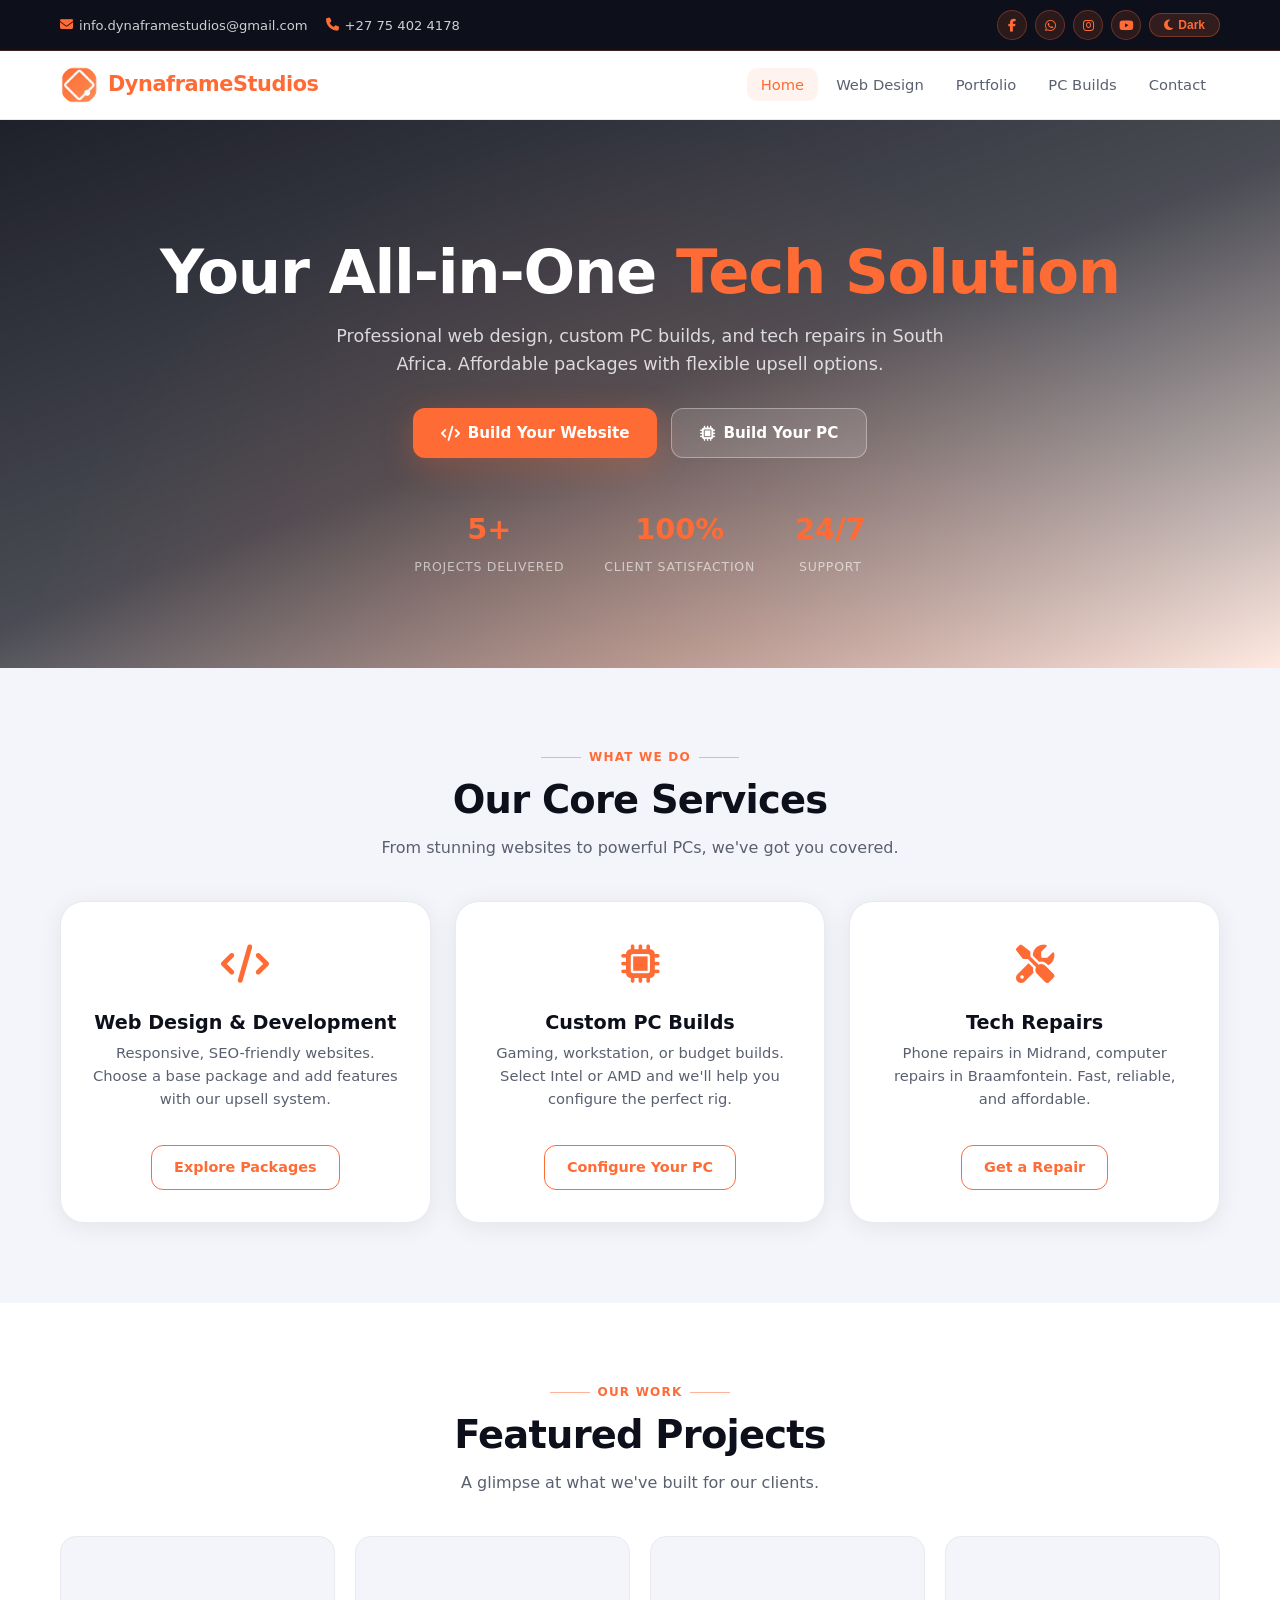
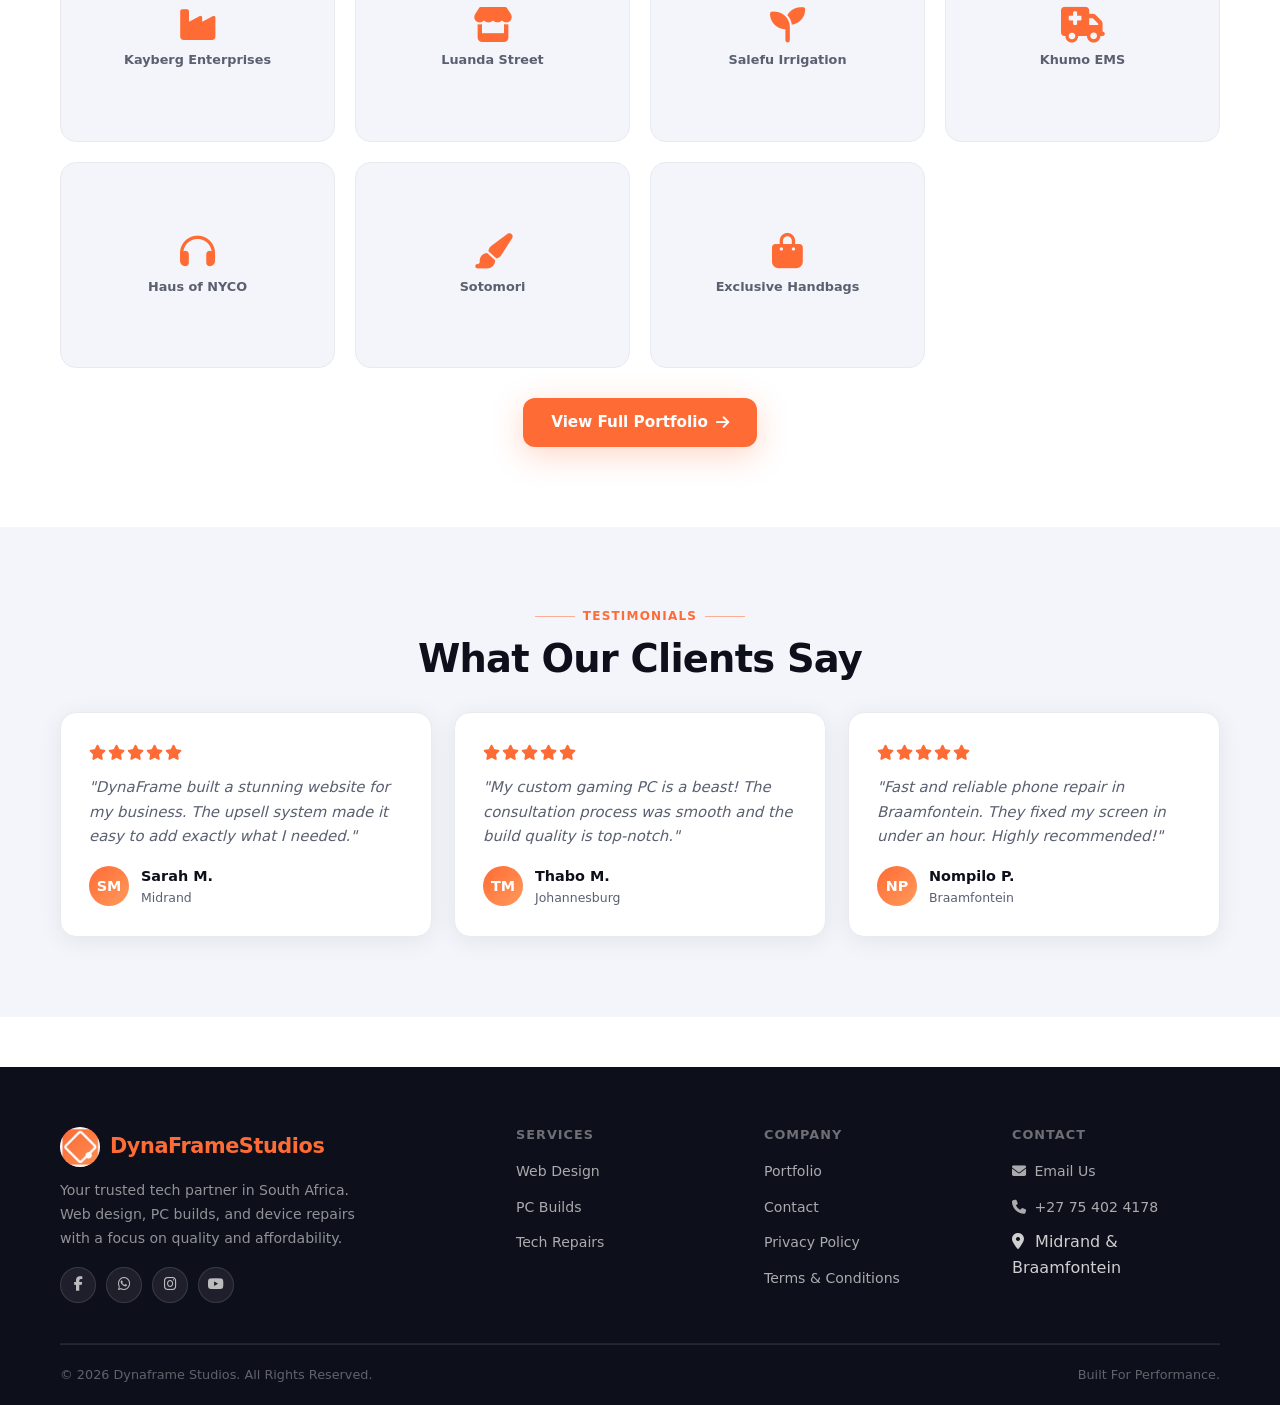
==== commit c4e39481: "so much" ====
--- a/index.html
+++ b/index.html
@@ -6,7 +6,7 @@
     <title>DynaFrame Studios | Web Design, PC Builds & Tech Solutions</title>
     <meta name="description" content="Professional web design, custom PC builds, and tech solutions in South Africa. Affordable packages with upsell options." />
     <link rel="stylesheet" href="https://cdnjs.cloudflare.com/ajax/libs/font-awesome/6.5.1/css/all.min.css" />
-	<link rel="icon" href="logo.jpeg" type="image/png" />
+	<link rel="icon" href="images/logo.jpeg" type="image/jpeg" />
     <link rel="stylesheet" href="styles.css" />
 </head>
 <body>
@@ -31,7 +31,7 @@
    <nav class="navbar" id="navbar">
         <div class="nav-container">
            <a href="index.html" class="logo">
-    <img src="logo.jpeg" alt="DynaFrame Studios" class="nav-logo" />
+    <img src="images/logo.jpeg" alt="DynaFrame Studios" class="nav-logo" />
     <span class="logo-text">Dynaframe<span>Studios</span></span>
 </a>
             <ul class="nav-menu" id="navMenu">
@@ -145,7 +145,7 @@
             <div class="footer-grid">
                 <div class="footer-brand">
                    <a href="index.html" class="logo">
-    <img src="logo.jpeg" alt="DynaFrame Studios" class="footer-logo" />
+    <img src="images/logo.jpeg" alt="DynaFrame Studios" class="footer-logo" />
     <span class="logo-text">DynaFrame<span>Studios</span></span>
                     </a>
                     <p>Your trusted tech partner in South Africa. Web design, PC builds, and device repairs with a focus on quality and affordability.</p>
@@ -183,12 +183,9 @@
                 </div>
             </div>
             <div class="footer-bottom">
-                <span>&copy; 2025 DynaFrame Studios, a subsidiary of Paladin's Dynasty. All rights reserved.</span>
-                <span>
-                    <a href="privacy.html">Privacy</a>
-                    <a href="terms.html">Terms</a>
-                </span>
-            </div>
+            <p>© 2026 Dynaframe Studios. All Rights Reserved.</p>
+            <p>Built For Performance.</p>
+        </div>
         </div>
     </footer>
 
--- a/styles.css
+++ b/styles.css
@@ -49,6 +49,13 @@
 body.dark-mode {
     background: var(--dm-bg);
     color: var(--dm-text);
+    --white: var(--dm-surface);
+    --off-white: var(--dm-surface);
+    --card-bg: var(--dm-card);
+    --section-bg: var(--dm-bg);
+    --border: var(--dm-border);
+    --text-primary: var(--dm-text);
+    --text-secondary: var(--dm-text-secondary);
 }
 
 /* ===== SCROLLBAR ===== */
@@ -1022,10 +1029,7 @@
   transition: background 0.35s ease, color 0.35s ease;
   overflow-x: hidden;
 }
-body.dark-mode {
-  background: var(--dm-bg);
-  color: var(--dm-text);
-}
+/* duplicate body.dark-mode root block removed — consolidated at top of file */
 a { text-decoration: none; color: inherit; }
 ul { list-style: none; }
 .container { max-width:1200px; margin:0 auto; padding:0 20px; }
@@ -1219,6 +1223,20 @@
 .upsell-perks li i { color:var(--orange); font-size:0.85rem; width:16px; }
 
 /* ===== PC BUILDS ===== */
+.build-grid { display:grid; grid-template-columns:repeat(auto-fit, minmax(280px,1fr)); gap:24px; margin-top:10px; }
+.build-card { background:var(--card-bg); border-radius:var(--radius-lg); padding:32px 28px; box-shadow:var(--shadow); border:1.5px solid var(--border); transition:transform 0.3s, box-shadow 0.3s, border-color 0.3s; text-align:center; }
+body.dark-mode .build-card { background:var(--dm-card); border-color:var(--dm-border); box-shadow:0 4px 24px rgba(0,0,0,0.25); }
+.build-card:hover { transform:translateY(-6px); box-shadow:var(--shadow-lg); border-color:rgba(255,107,53,0.3); }
+.build-icon { width:60px; height:60px; margin:0 auto 16px; border-radius:14px; background:linear-gradient(135deg, rgba(255,107,53,0.12), rgba(255,107,53,0.06)); display:flex; align-items:center; justify-content:center; font-size:1.8rem; color:var(--orange); }
+.build-card h3 { font-size:1.2rem; font-weight:700; margin-bottom:8px; }
+.build-card > p { color:var(--text-secondary); font-size:0.92rem; line-height:1.55; }
+body.dark-mode .build-card > p { color:var(--dm-text-secondary); }
+.build-card ul { list-style:none; margin:18px 0 0; text-align:left; }
+.build-card ul li { padding:7px 0; padding-left:24px; position:relative; font-size:0.88rem; color:var(--text-secondary); border-bottom:1px solid var(--border); }
+body.dark-mode .build-card ul li { color:var(--dm-text-secondary); border-bottom-color:var(--dm-border); }
+.build-card ul li:last-child { border-bottom:none; }
+.build-card ul li::before { content:"\f00c"; font-family:"Font Awesome 6 Free"; font-weight:900; color:var(--orange); position:absolute; left:0; font-size:0.78rem; top:9px; }
+
 .pc-selector { display:flex; gap:16px; flex-wrap:wrap; margin:20px 0; }
 .pc-selector .pill { padding:10px 24px; border-radius:40px; border:2px solid var(--border); background:var(--white); cursor:pointer; font-weight:600; transition:all 0.2s; font-size:0.95rem; }
 body.dark-mode .pc-selector .pill { background:var(--dm-surface); border-color:var(--dm-border); color:var(--dm-text); }
@@ -1230,6 +1248,16 @@
 .pc-gen-select select:focus { border-color:var(--orange); box-shadow:0 0 0 3px rgba(255,107,53,0.12); }
 .pc-contact-btns { display:flex; gap:14px; flex-wrap:wrap; margin-top:20px; }
 .pc-contact-btns .btn { flex:1; justify-content:center; }
+
+.pc-step { margin-bottom:26px; }
+.pc-step:last-child { margin-bottom:0; }
+.pc-step-label { font-weight:700; display:block; margin-bottom:10px; font-size:1rem; }
+.pc-step-label .step-num { display:inline-flex; align-items:center; justify-content:center; width:22px; height:22px; border-radius:50%; background:var(--orange); color:#fff; font-size:0.72rem; margin-right:8px; }
+.tier-specs { list-style:none; margin:14px 2px 4px; text-align:left; }
+.tier-specs li { padding:6px 0 6px 24px; position:relative; font-size:0.87rem; color:var(--text-secondary); }
+body.dark-mode .tier-specs li { color:var(--dm-text-secondary); }
+.tier-specs li::before { content:"\f00c"; font-family:"Font Awesome 6 Free"; font-weight:900; color:var(--orange); position:absolute; left:2px; font-size:0.75rem; top:8px; }
+.hidden-step { display:none; }
 
 /* ===== CONTACT ===== */
 .contact-methods { display:grid; grid-template-columns:repeat(auto-fit, minmax(220px,1fr)); gap:24px; margin-top:30px; }
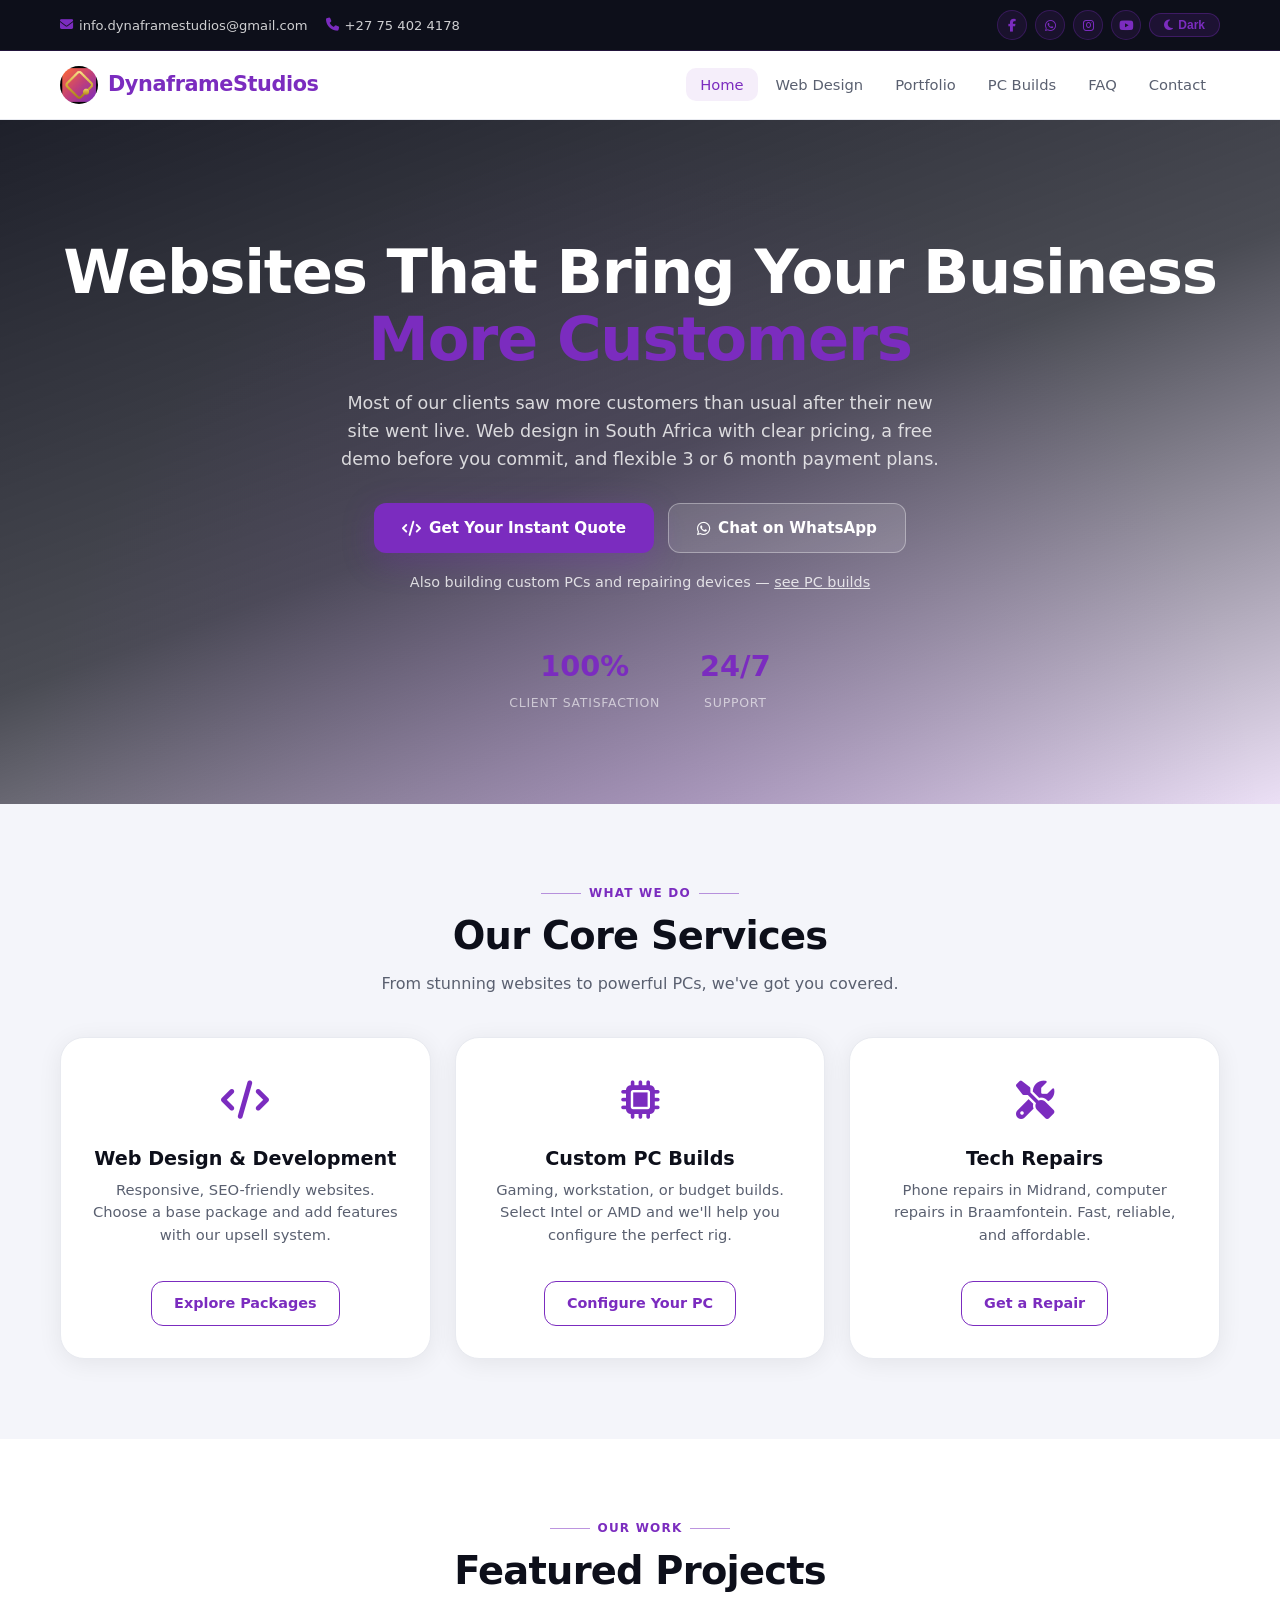
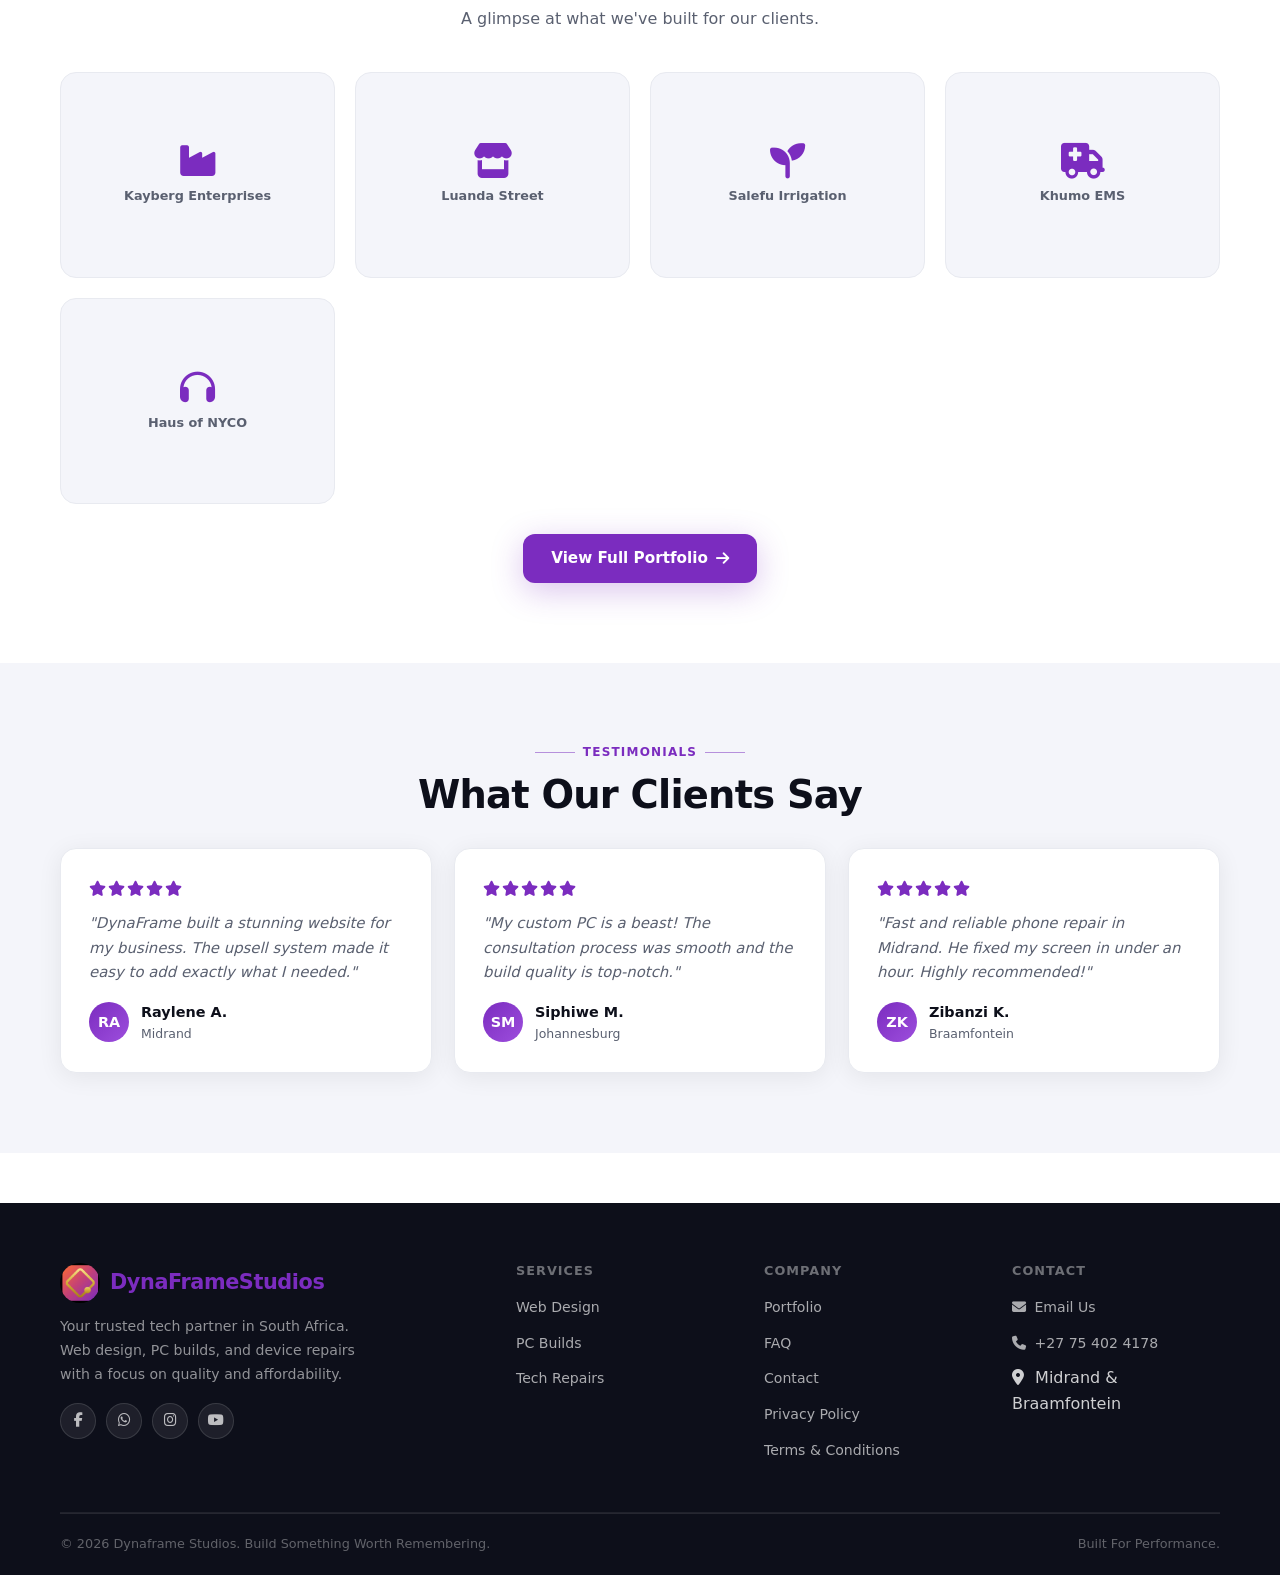
==== commit 85af3556: "redesign" ====
--- a/index.html
+++ b/index.html
@@ -3,11 +3,55 @@
 <head>
     <meta charset="UTF-8" />
     <meta name="viewport" content="width=device-width, initial-scale=1.0" />
-    <title>DynaFrame Studios | Web Design, PC Builds & Tech Solutions</title>
-    <meta name="description" content="Professional web design, custom PC builds, and tech solutions in South Africa. Affordable packages with upsell options." />
-    <link rel="stylesheet" href="https://cdnjs.cloudflare.com/ajax/libs/font-awesome/6.5.1/css/all.min.css" />
+    <title>DynaFrame Studios | Web Design, PC Builds & Tech Repairs in Midrand & Braamfontein</title>
+    <meta name="description" content="Affordable custom web design, gaming PC builds and tech repairs in Midrand & Braamfontein, South Africa. Free consultations, transparent pricing, fast turnaround." />
+    <link rel="canonical" href="https://dynaframestudios.co.za/index.html" />
+    <meta name="robots" content="index, follow" />
+    <meta property="og:type" content="website" />
+    <meta property="og:title" content="DynaFrame Studios | Web Design, PC Builds & Tech Repairs in Midrand & Braamfontein" />
+    <meta property="og:description" content="Affordable custom web design, gaming PC builds and tech repairs in Midrand & Braamfontein, South Africa. Free consultations, transparent pricing, fast turnaround." />
+    <meta property="og:url" content="https://dynaframestudios.co.za/index.html" />
+    <meta property="og:image" content="https://dynaframestudios.co.za/images/logo.jpeg" />
+    <meta property="og:locale" content="en_ZA" />
+    <meta property="og:site_name" content="DynaFrame Studios" />
+    <meta name="twitter:card" content="summary_large_image" />
+    <meta name="twitter:title" content="DynaFrame Studios | Web Design, PC Builds & Tech Repairs in Midrand & Braamfontein" />
+    <meta name="twitter:description" content="Affordable custom web design, gaming PC builds and tech repairs in Midrand & Braamfontein, South Africa. Free consultations, transparent pricing, fast turnaround." />
+    <meta name="twitter:image" content="https://dynaframestudios.co.za/images/logo.jpeg" />
+<link rel="stylesheet" href="https://cdnjs.cloudflare.com/ajax/libs/font-awesome/6.5.1/css/all.min.css" />
 	<link rel="icon" href="images/logo.jpeg" type="image/jpeg" />
     <link rel="stylesheet" href="styles.css" />
+    <script type="application/ld+json">
+    {
+        "@context": "https://schema.org",
+        "@type": "LocalBusiness",
+        "name": "DynaFrame Studios",
+        "image": "https://dynaframestudios.co.za/images/logo.jpeg",
+        "url": "https://dynaframestudios.co.za/",
+        "telephone": "+27754024178",
+        "email": "info.dynaframestudios@gmail.com",
+        "priceRange": "R2000 - R10000",
+        "address": [
+            { "@type": "PostalAddress", "addressLocality": "Midrand", "addressRegion": "Gauteng", "addressCountry": "ZA" },
+            { "@type": "PostalAddress", "addressLocality": "Braamfontein", "addressRegion": "Gauteng", "addressCountry": "ZA" }
+        ],
+        "areaServed": ["Midrand", "Braamfontein", "Johannesburg", "Gauteng", "South Africa"],
+        "sameAs": [
+            "https://www.facebook.com/dynaframestudios",
+            "https://www.instagram.com/dynaframestudios",
+            "https://www.youtube.com/@dynaframestudios"
+        ],
+        "openingHoursSpecification": [
+            { "@type": "OpeningHoursSpecification", "dayOfWeek": ["Monday","Tuesday","Wednesday","Thursday","Friday"], "opens": "08:00", "closes": "18:00" },
+            { "@type": "OpeningHoursSpecification", "dayOfWeek": "Saturday", "opens": "09:00", "closes": "14:00" }
+        ],
+        "makesOffer": [
+            { "@type": "Offer", "itemOffered": { "@type": "Service", "name": "Web Design & Development" } },
+            { "@type": "Offer", "itemOffered": { "@type": "Service", "name": "Custom PC Builds" } },
+            { "@type": "Offer", "itemOffered": { "@type": "Service", "name": "Tech Repairs" } }
+        ]
+    }
+    </script>
 </head>
 <body>
     <!-- ===== TOP BAR ===== -->
@@ -39,6 +83,7 @@
                 <li><a href="web-design.html" class="nav-link">Web Design</a></li>
                 <li><a href="portfolio.html" class="nav-link">Portfolio</a></li>
                 <li><a href="pc-builds.html" class="nav-link">PC Builds</a></li>
+                <li><a href="faq.html" class="nav-link">FAQ</a></li>
                 <li><a href="contact.html" class="nav-link">Contact</a></li>
             </ul>
             <button class="mobile-menu-toggle" id="mobileToggle" aria-label="Toggle menu">
@@ -50,14 +95,14 @@
     <!-- ===== HERO ===== -->
     <section class="hero">
         <div class="container hero-content">
-            <h1>Your All-in-One <span class="accent">Tech Solution</span></h1>
-            <p>Professional web design, custom PC builds, and tech repairs in South Africa. Affordable packages with flexible upsell options.</p>
+            <h1>Websites That Bring Your Business <span class="accent">More Customers</span></h1>
+            <p>Most of our clients saw more customers than usual after their new site went live. Web design in South Africa with clear pricing, a free demo before you commit, and flexible 3 or 6 month payment plans.</p>
             <div class="hero-buttons">
-                <a href="web-design.html" class="btn btn-primary"><i class="fas fa-code"></i> Build Your Website</a>
-                <a href="pc-builds.html" class="btn btn-secondary"><i class="fas fa-microchip"></i> Build Your PC</a>
-            </div>
+                <a href="web-design.html" class="btn btn-primary"><i class="fas fa-code"></i> Get Your Instant Quote</a>
+                <a href="https://wa.me/27754024178?text=Hi%20DynaFrame%2C%20I%27d%20like%20a%20free%20quote%20for%20a%20website" target="_blank" class="btn btn-secondary"><i class="fab fa-whatsapp"></i> Chat on WhatsApp</a>
+            </div>
+            <p style="margin-top:18px;font-size:0.9rem;opacity:0.85;">Also building custom PCs and repairing devices &mdash; <a href="pc-builds.html" style="text-decoration:underline;">see PC builds</a></p>
             <div class="hero-stats">
-                <div class="stat-item"><span class="stat-num">5+</span><span class="stat-label">Projects Delivered</span></div>
                 <div class="stat-item"><span class="stat-num">100%</span><span class="stat-label">Client Satisfaction</span></div>
                 <div class="stat-item"><span class="stat-num">24/7</span><span class="stat-label">Support</span></div>
             </div>
@@ -105,8 +150,6 @@
                 <a href="portfolio.html#salefu" class="portfolio-preview-item fade-in"><i class="fas fa-seedling"></i><span>Salefu Irrigation</span></a>
                 <a href="portfolio.html#khumo" class="portfolio-preview-item fade-in"><i class="fas fa-ambulance"></i><span>Khumo EMS</span></a>
                 <a href="portfolio.html#nyco" class="portfolio-preview-item fade-in"><i class="fas fa-headphones"></i><span>Haus of NYCO</span></a>
-                <a href="portfolio.html#sotomori" class="portfolio-preview-item fade-in"><i class="fas fa-paint-brush"></i><span>Sotomori</span></a>
-                <a href="portfolio.html#handbags" class="portfolio-preview-item fade-in"><i class="fas fa-shopping-bag"></i><span>Exclusive Handbags</span></a>
             </div>
             <div style="text-align:center;margin-top:30px;">
                 <a href="portfolio.html" class="btn btn-primary">View Full Portfolio <i class="fas fa-arrow-right"></i></a>
@@ -123,17 +166,17 @@
                 <div class="review-card fade-in">
                     <div class="stars"><i class="fas fa-star"></i><i class="fas fa-star"></i><i class="fas fa-star"></i><i class="fas fa-star"></i><i class="fas fa-star"></i></div>
                     <p class="review-text">"DynaFrame built a stunning website for my business. The upsell system made it easy to add exactly what I needed."</p>
-                    <div class="reviewer"><div class="reviewer-avatar">SM</div><div><div class="reviewer-name">Sarah M.</div><div class="reviewer-loc">Midrand</div></div></div>
+                    <div class="reviewer"><div class="reviewer-avatar">RA</div><div><div class="reviewer-name">Raylene A.</div><div class="reviewer-loc">Midrand</div></div></div>
                 </div>
                 <div class="review-card fade-in">
                     <div class="stars"><i class="fas fa-star"></i><i class="fas fa-star"></i><i class="fas fa-star"></i><i class="fas fa-star"></i><i class="fas fa-star"></i></div>
-                    <p class="review-text">"My custom gaming PC is a beast! The consultation process was smooth and the build quality is top-notch."</p>
-                    <div class="reviewer"><div class="reviewer-avatar">TM</div><div><div class="reviewer-name">Thabo M.</div><div class="reviewer-loc">Johannesburg</div></div></div>
+                    <p class="review-text">"My custom PC is a beast! The consultation process was smooth and the build quality is top-notch."</p>
+                    <div class="reviewer"><div class="reviewer-avatar">SM</div><div><div class="reviewer-name">Siphiwe M.</div><div class="reviewer-loc">Johannesburg</div></div></div>
                 </div>
                 <div class="review-card fade-in">
                     <div class="stars"><i class="fas fa-star"></i><i class="fas fa-star"></i><i class="fas fa-star"></i><i class="fas fa-star"></i><i class="fas fa-star"></i></div>
-                    <p class="review-text">"Fast and reliable phone repair in Braamfontein. They fixed my screen in under an hour. Highly recommended!"</p>
-                    <div class="reviewer"><div class="reviewer-avatar">NP</div><div><div class="reviewer-name">Nompilo P.</div><div class="reviewer-loc">Braamfontein</div></div></div>
+                    <p class="review-text">"Fast and reliable phone repair in Midrand. He fixed my screen in under an hour. Highly recommended!"</p>
+                    <div class="reviewer"><div class="reviewer-avatar">ZK</div><div><div class="reviewer-name">Zibanzi K.</div><div class="reviewer-loc">Braamfontein</div></div></div>
                 </div>
             </div>
         </div>
@@ -168,6 +211,7 @@
                     <h4>Company</h4>
                     <ul>
                         <li><a href="portfolio.html">Portfolio</a></li>
+                        <li><a href="faq.html">FAQ</a></li>
                         <li><a href="contact.html">Contact</a></li>
                         <li><a href="privacy.html">Privacy Policy</a></li>
                         <li><a href="terms.html">Terms &amp; Conditions</a></li>
@@ -183,7 +227,7 @@
                 </div>
             </div>
             <div class="footer-bottom">
-            <p>© 2026 Dynaframe Studios. All Rights Reserved.</p>
+            <p>© 2026 Dynaframe Studios. Build Something Worth Remembering.</p>
             <p>Built For Performance.</p>
         </div>
         </div>
--- a/styles.css
+++ b/styles.css
@@ -2,9 +2,9 @@
 
 /* ===== CSS VARIABLES ===== */
 :root {
-    --orange: #FF6B35;
-    --orange-dark: #E55A2B;
-    --orange-glow: rgba(255, 107, 53, 0.25);
+    --purple: #7B2CBF;
+    --purple-dark: #5A189A;
+    --purple-glow: rgba(123, 44, 191, 0.25);
     --navy: #0D0F1A;
     --navy-mid: #141629;
     --white: #FFFFFF;
@@ -29,7 +29,7 @@
     --radius-lg: 24px;
     --shadow: 0 4px 24px rgba(0,0,0,0.07);
     --shadow-lg: 0 12px 48px rgba(0,0,0,0.12);
-    --shadow-orange: 0 8px 32px rgba(255,107,53,0.28);
+    --shadow-purple: 0 8px 32px rgba(123, 44, 191,0.28);
 }
 
 /* ===== BASE RESET ===== */
@@ -61,7 +61,7 @@
 /* ===== SCROLLBAR ===== */
 ::-webkit-scrollbar { width: 6px; }
 ::-webkit-scrollbar-track { background: transparent; }
-::-webkit-scrollbar-thumb { background: var(--orange); border-radius: 6px; }
+::-webkit-scrollbar-thumb { background: var(--purple); border-radius: 6px; }
 
 /* ===== TYPOGRAPHY ===== */
 h1, h2, h3, h4 { font-family: var(--font-display); font-weight: 700; line-height: 1.2; }
@@ -75,7 +75,7 @@
     padding: 11px 0;
     position: relative;
     z-index: 1001;
-    border-bottom: 1px solid rgba(255,107,53,0.2);
+    border-bottom: 1px solid rgba(123, 44, 191,0.2);
 }
 body.dark-mode .top-bar { background: var(--dm-surface); border-bottom-color: var(--dm-border); }
 
@@ -92,27 +92,27 @@
     font-family: var(--font-body);
     transition: color 0.2s;
 }
-.contact-info-top a i { color: var(--orange); }
-.contact-info-top a:hover { color: var(--orange); }
+.contact-info-top a i { color: var(--purple); }
+.contact-info-top a:hover { color: var(--purple); }
 
 .social-icons-top { display: flex; gap: 8px; align-items: center; }
 .social-icon {
     display: flex; align-items: center; justify-content: center;
     width: 32px; height: 32px;
     border-radius: 50%;
-    background: rgba(255,107,53,0.15);
-    border: 1px solid rgba(255,107,53,0.35);
-    color: var(--orange);
+    background: rgba(123, 44, 191,0.15);
+    border: 1px solid rgba(123, 44, 191,0.35);
+    color: var(--purple);
     font-size: 0.9rem;
     text-decoration: none;
     transition: all 0.25s;
 }
-.social-icon:hover { background: var(--orange); color: white; transform: translateY(-2px); }
+.social-icon:hover { background: var(--purple); color: white; transform: translateY(-2px); }
 
 .currency-toggle {
-    background: rgba(255,107,53,0.2);
-    border: 1px solid rgba(255,107,53,0.45);
-    color: var(--orange);
+    background: rgba(123, 44, 191,0.2);
+    border: 1px solid rgba(123, 44, 191,0.45);
+    color: var(--purple);
     padding: 5px 13px;
     border-radius: 20px;
     cursor: pointer;
@@ -122,7 +122,7 @@
     transition: all 0.2s;
     margin-left: 8px;
 }
-.currency-toggle:hover { background: var(--orange); color: white; }
+.currency-toggle:hover { background: var(--purple); color: white; }
 
 /* ===== NAVBAR ===== */
 .navbar {
@@ -155,14 +155,14 @@
 .logo { display: flex; align-items: center; gap: 11px; text-decoration: none; }
 .logo-graphic {
     width: 42px; height: 42px;
-    background: linear-gradient(135deg, var(--orange), #FF9A5C);
+    background: linear-gradient(135deg, var(--purple), #9D4EDD);
     border-radius: 10px;
     position: relative;
     display: flex; align-items: center; justify-content: center;
-    box-shadow: 0 4px 14px rgba(255,107,53,0.35);
+    box-shadow: 0 4px 14px rgba(123, 44, 191,0.35);
     flex-shrink: 0;
 }
-body.dark-mode .logo-graphic { box-shadow: 0 4px 14px rgba(255,107,53,0.2); }
+body.dark-mode .logo-graphic { box-shadow: 0 4px 14px rgba(123, 44, 191,0.2); }
 .logo-graphic::before {
     content: "";
     width: 22px; height: 22px;
@@ -181,7 +181,7 @@
 }
 .logo-text { font-family: var(--font-display); font-size: 1.45rem; font-weight: 800; color: var(--text-primary); }
 body.dark-mode .logo-text { color: var(--dm-text); }
-.logo-text span { color: var(--orange); }
+.logo-text span { color: var(--purple); }
 
 /* Nav links */
 .nav-menu { display: flex; list-style: none; gap: 4px; align-items: center; }
@@ -196,7 +196,7 @@
     font-family: var(--font-body);
 }
 body.dark-mode .nav-link { color: var(--dm-text-secondary); }
-.nav-link:hover, .nav-link.active { color: var(--orange); background: rgba(255,107,53,0.08); }
+.nav-link:hover, .nav-link.active { color: var(--purple); background: rgba(123, 44, 191,0.08); }
 
 .theme-toggle {
     background: none;
@@ -213,7 +213,7 @@
     margin-left: 6px;
 }
 body.dark-mode .theme-toggle { border-color: var(--dm-border); color: var(--dm-text-secondary); }
-.theme-toggle:hover { background: var(--orange); color: white; border-color: var(--orange); }
+.theme-toggle:hover { background: var(--purple); color: white; border-color: var(--purple); }
 
 /* Mobile hamburger */
 .mobile-menu-toggle { display: none; flex-direction: column; cursor: pointer; gap: 5px; padding: 4px; }
@@ -222,7 +222,7 @@
 
 /* ===== HERO ===== */
 .hero {
-    background: linear-gradient(160deg, rgba(13,15,26,0.93) 0%, rgba(13,15,26,0.75) 50%, rgba(255,107,53,0.15) 100%),
+    background: linear-gradient(160deg, rgba(13,15,26,0.93) 0%, rgba(13,15,26,0.75) 50%, rgba(123, 44, 191,0.15) 100%),
                 url('https://images.unsplash.com/photo-1555066931-4365d14bab8c?ixlib=rb-4.0.3&auto=format&fit=crop&w=1600&q=80') center/cover;
     color: white;
     padding: 130px 0 110px;
@@ -233,7 +233,7 @@
 .hero::after {
     content: '';
     position: absolute; inset: 0;
-    background: radial-gradient(ellipse at 50% 120%, rgba(255,107,53,0.18) 0%, transparent 70%);
+    background: radial-gradient(ellipse at 50% 120%, rgba(123, 44, 191,0.18) 0%, transparent 70%);
     pointer-events: none;
 }
 
@@ -241,8 +241,8 @@
 
 .hero-badge {
     display: inline-flex; align-items: center; gap: 8px;
-    background: rgba(255,107,53,0.18);
-    border: 1px solid rgba(255,107,53,0.4);
+    background: rgba(123, 44, 191,0.18);
+    border: 1px solid rgba(123, 44, 191,0.4);
     color: #FFB494;
     padding: 8px 18px;
     border-radius: 40px;
@@ -263,7 +263,7 @@
     animation: fadeUp 0.7s 0.1s ease both;
 }
 
-.hero-content h1 .accent { color: var(--orange); }
+.hero-content h1 .accent { color: var(--purple); }
 
 .hero-content p {
     font-size: 1.15rem;
@@ -285,7 +285,7 @@
     flex-wrap: wrap;
 }
 .stat-item { text-align: center; }
-.stat-num { font-family: var(--font-display); font-size: 2rem; font-weight: 800; color: var(--orange); display: block; }
+.stat-num { font-family: var(--font-display); font-size: 2rem; font-weight: 800; color: var(--purple); display: block; }
 .stat-label { font-size: 0.82rem; color: rgba(255,255,255,0.6); text-transform: uppercase; letter-spacing: 0.06em; }
 
 /* ===== BUTTONS ===== */
@@ -302,11 +302,11 @@
 }
 
 .btn-primary {
-    background: var(--orange);
+    background: var(--purple);
     color: white;
-    box-shadow: var(--shadow-orange);
-}
-.btn-primary:hover { background: var(--orange-dark); transform: translateY(-2px); box-shadow: 0 12px 36px rgba(255,107,53,0.38); }
+    box-shadow: var(--shadow-purple);
+}
+.btn-primary:hover { background: var(--purple-dark); transform: translateY(-2px); box-shadow: 0 12px 36px rgba(123, 44, 191,0.38); }
 
 .btn-secondary {
     background: rgba(255,255,255,0.12);
@@ -318,8 +318,8 @@
 
 .btn-outline {
     background: transparent;
-    color: var(--orange);
-    border: 1.5px solid var(--orange);
+    color: var(--purple);
+    border: 1.5px solid var(--purple);
     border-radius: 12px;
     padding: 12px 24px;
     font-weight: 600;
@@ -329,7 +329,7 @@
     transition: all 0.2s;
     font-size: 0.95rem;
 }
-.btn-outline:hover { background: var(--orange); color: white; }
+.btn-outline:hover { background: var(--purple); color: white; }
 
 /* ===== SECTION STYLES ===== */
 section { padding: 90px 0; }
@@ -337,14 +337,14 @@
     font-family: var(--font-display);
     font-size: 0.8rem;
     font-weight: 700;
-    color: var(--orange);
+    color: var(--purple);
     text-transform: uppercase;
     letter-spacing: 0.1em;
     display: flex; align-items: center; gap: 8px;
     justify-content: center;
     margin-bottom: 12px;
 }
-.section-tag::before, .section-tag::after { content: ''; flex: 1; max-width: 40px; height: 1px; background: var(--orange); opacity: 0.5; }
+.section-tag::before, .section-tag::after { content: ''; flex: 1; max-width: 40px; height: 1px; background: var(--purple); opacity: 0.5; }
 
 .section-title {
     text-align: center;
@@ -383,23 +383,23 @@
     position: absolute;
     top: 0; left: 0; right: 0;
     height: 3px;
-    background: linear-gradient(90deg, var(--orange), #FF9A5C);
+    background: linear-gradient(90deg, var(--purple), #9D4EDD);
     opacity: 0;
     transition: opacity 0.3s;
 }
-.service-card:hover { transform: translateY(-6px); box-shadow: var(--shadow-lg); border-color: rgba(255,107,53,0.3); }
+.service-card:hover { transform: translateY(-6px); box-shadow: var(--shadow-lg); border-color: rgba(123, 44, 191,0.3); }
 .service-card:hover::before { opacity: 1; }
 
 .service-card.featured {
-    border-color: var(--orange);
-    box-shadow: 0 8px 40px rgba(255,107,53,0.18);
+    border-color: var(--purple);
+    box-shadow: 0 8px 40px rgba(123, 44, 191,0.18);
 }
 .service-card.featured::before { opacity: 1; }
 
 .featured-badge {
     position: absolute;
     top: 20px; right: 20px;
-    background: var(--orange);
+    background: var(--purple);
     color: white;
     font-size: 0.72rem;
     font-weight: 700;
@@ -411,7 +411,7 @@
 
 .service-icon {
     width: 60px; height: 60px;
-    background: linear-gradient(135deg, rgba(255,107,53,0.12), rgba(255,107,53,0.06));
+    background: linear-gradient(135deg, rgba(123, 44, 191,0.12), rgba(123, 44, 191,0.06));
     border-radius: 14px;
     display: flex; align-items: center; justify-content: center;
     font-size: 1.8rem;
@@ -438,7 +438,7 @@
     font-family: var(--font-display);
     font-size: 2.4rem;
     font-weight: 800;
-    color: var(--orange);
+    color: var(--purple);
     margin: 16px 0;
     display: flex; align-items: baseline; gap: 4px;
 }
@@ -456,26 +456,26 @@
 }
 body.dark-mode .service-card ul li { color: var(--dm-text-secondary); border-bottom-color: var(--dm-border); }
 .service-card ul li:last-child { border-bottom: none; }
-.service-card ul li::before { content: "✓"; color: var(--orange); position: absolute; left: 0; font-weight: 700; }
+.service-card ul li::before { content: "✓"; color: var(--purple); position: absolute; left: 0; font-weight: 700; }
 
 /* Student banner */
 .student-banner {
     display: inline-flex; align-items: center; gap: 8px;
-    background: linear-gradient(135deg, #f9a826, var(--orange));
+    background: linear-gradient(135deg, #C77DFF, var(--purple));
     color: white;
     padding: 10px 22px;
     border-radius: 40px;
     font-weight: 600;
     font-size: 0.93rem;
     margin: 14px 0;
-    box-shadow: 0 4px 16px rgba(255,107,53,0.28);
+    box-shadow: 0 4px 16px rgba(123, 44, 191,0.28);
 }
 
 .location-badge {
     display: inline-flex; align-items: center; gap: 7px;
-    background: rgba(255,107,53,0.08);
-    border: 1px solid rgba(255,107,53,0.25);
-    color: var(--orange);
+    background: rgba(123, 44, 191,0.08);
+    border: 1px solid rgba(123, 44, 191,0.25);
+    color: var(--purple);
     padding: 8px 18px;
     border-radius: 30px;
     font-size: 0.88rem;
@@ -499,7 +499,7 @@
     content: '';
     position: absolute;
     width: 300px; height: 300px;
-    background: radial-gradient(circle, rgba(255,107,53,0.2) 0%, transparent 70%);
+    background: radial-gradient(circle, rgba(123, 44, 191,0.2) 0%, transparent 70%);
     right: -80px; top: -80px;
     pointer-events: none;
 }
@@ -527,7 +527,7 @@
     text-align: center;
 }
 body.dark-mode .feature-card { background: var(--dm-card); border-color: var(--dm-border); }
-.feature-card:hover { border-color: rgba(255,107,53,0.4); transform: translateY(-4px); }
+.feature-card:hover { border-color: rgba(123, 44, 191,0.4); transform: translateY(-4px); }
 
 .feature-icon { font-size: 2.4rem; margin-bottom: 14px; }
 .feature-card h3 { font-size: 1.05rem; font-weight: 700; margin-bottom: 8px; color: var(--text-primary); }
@@ -558,7 +558,7 @@
 
 .step-num {
     width: 48px; height: 48px;
-    background: linear-gradient(135deg, var(--orange), #FF9A5C);
+    background: linear-gradient(135deg, var(--purple), #9D4EDD);
     color: white;
     border-radius: 50%;
     display: flex; align-items: center; justify-content: center;
@@ -566,7 +566,7 @@
     font-weight: 800;
     font-size: 1.1rem;
     margin: 0 auto 16px;
-    box-shadow: 0 4px 14px rgba(255,107,53,0.3);
+    box-shadow: 0 4px 14px rgba(123, 44, 191,0.3);
 }
 .process-step h3 { font-size: 1rem; font-weight: 700; margin-bottom: 8px; }
 .process-step p { font-size: 0.88rem; color: var(--text-secondary); }
@@ -592,15 +592,15 @@
     transition: all 0.25s;
 }
 body.dark-mode .review-card { background: var(--dm-card); border-color: var(--dm-border); }
-.review-card:hover { transform: translateY(-3px); border-color: rgba(255,107,53,0.3); }
-
-.stars { color: var(--orange); font-size: 1rem; margin-bottom: 12px; letter-spacing: 2px; }
+.review-card:hover { transform: translateY(-3px); border-color: rgba(123, 44, 191,0.3); }
+
+.stars { color: var(--purple); font-size: 1rem; margin-bottom: 12px; letter-spacing: 2px; }
 .review-text { font-size: 0.95rem; color: var(--text-secondary); line-height: 1.65; margin-bottom: 18px; font-style: italic; }
 body.dark-mode .review-text { color: var(--dm-text-secondary); }
 .reviewer { display: flex; align-items: center; gap: 12px; }
 .reviewer-avatar {
     width: 42px; height: 42px; border-radius: 50%;
-    background: linear-gradient(135deg, var(--orange), #FF9A5C);
+    background: linear-gradient(135deg, var(--purple), #9D4EDD);
     display: flex; align-items: center; justify-content: center;
     font-family: var(--font-display); font-weight: 700; color: white; font-size: 1rem;
 }
@@ -662,8 +662,8 @@
 .form-group input:focus,
 .form-group select:focus,
 .form-group textarea:focus {
-    border-color: var(--orange);
-    box-shadow: 0 0 0 3px rgba(255,107,53,0.12);
+    border-color: var(--purple);
+    box-shadow: 0 0 0 3px rgba(123, 44, 191,0.12);
     background: white;
 }
 body.dark-mode .form-group input:focus,
@@ -719,7 +719,7 @@
     transition: all 0.2s;
 }
 body.dark-mode .currency-btn { background: var(--dm-surface); border-color: var(--dm-border); color: var(--dm-text); }
-.currency-btn:hover { background: var(--orange); color: white; border-color: var(--orange); }
+.currency-btn:hover { background: var(--purple); color: white; border-color: var(--purple); }
 
 /* ===== FOOTER ===== */
 .footer { background: var(--navy); color: rgba(255,255,255,0.8); padding: 70px 0 30px; }
@@ -734,7 +734,7 @@
 }
 
 .footer-logo .logo-text { color: white; font-size: 1.5rem; }
-.footer-logo .logo-text span { color: var(--orange); }
+.footer-logo .logo-text span { color: var(--purple); }
 .footer-desc { font-size: 0.9rem; color: rgba(255,255,255,0.55); line-height: 1.7; margin: 16px 0 24px; }
 
 .social-links { display: flex; gap: 10px; }
@@ -749,7 +749,7 @@
     font-size: 0.9rem;
     transition: all 0.2s;
 }
-.social-links a:hover { background: var(--orange); border-color: var(--orange); color: white; transform: translateY(-2px); }
+.social-links a:hover { background: var(--purple); border-color: var(--purple); color: white; transform: translateY(-2px); }
 
 .footer-section h4 {
     font-family: var(--font-display);
@@ -768,7 +768,7 @@
     font-size: 0.92rem;
     transition: color 0.2s;
 }
-.footer-section ul li a:hover { color: var(--orange); }
+.footer-section ul li a:hover { color: var(--purple); }
 .footer-section ul li span { color: rgba(255,255,255,0.65); font-size: 0.92rem; }
 
 .footer-bottom {
@@ -855,8 +855,8 @@
 }
 
  :root {
-            --primary-orange: #FF6B35;
-            --secondary-orange: #FF8E53;
+            --primary-purple: #7B2CBF;
+            --secondary-purple: #9D4EDD;
             --white: #FFFFFF;
             --black: #222222;
             --dark-gray: #333333;
@@ -872,15 +872,15 @@
         .container { max-width: 1200px; margin: 0 auto; padding: 0 20px; }
         
         .logo { display: flex; align-items: center; gap: 12px; text-decoration: none; }
-        .logo-graphic { width: 45px; height: 45px; background: linear-gradient(135deg, var(--primary-orange) 0%, var(--secondary-orange) 100%); border-radius: 10px; position: relative; display: flex; align-items: center; justify-content: center; }
+        .logo-graphic { width: 45px; height: 45px; background: linear-gradient(135deg, var(--primary-purple) 0%, var(--secondary-purple) 100%); border-radius: 10px; position: relative; display: flex; align-items: center; justify-content: center; }
         .logo-graphic::before { content: ""; position: absolute; width: 22px; height: 22px; border: 2px solid var(--white); border-radius: 5px; transform: rotate(45deg); }
         .logo-text { font-size: 1.5rem; font-weight: 700; color: var(--black); letter-spacing: -0.02em; }
-        .logo-text span { color: var(--primary-orange); }
+        .logo-text span { color: var(--primary-purple); }
         .navbar { background: var(--white); box-shadow: 0 1px 3px rgba(0,0,0,0.05); position: fixed; width: 100%; top: 0; z-index: 1000; }
         .nav-container { max-width: 1200px; margin: 0 auto; padding: 0 20px; display: flex; justify-content: space-between; align-items: center; height: 70px; }
         .nav-menu { display: flex; list-style: none; gap: 30px; }
         .nav-link { text-decoration: none; color: var(--black); font-weight: 500; transition: color 0.2s; }
-        .nav-link:hover, .nav-link.active { color: var(--primary-orange); }
+        .nav-link:hover, .nav-link.active { color: var(--primary-purple); }
         
         .page-hero { background: linear-gradient(rgba(0,0,0,0.8), rgba(0,0,0,0.8)), url('https://images.unsplash.com/photo-1460925895917-afdab827c52f?ixlib=rb-4.0.3&auto=format&fit=crop&w=1200&q=80'); background-size: cover; background-position: center; color: var(--white); padding: 140px 0 80px; text-align: center; margin-top: 70px; }
         .page-hero h1 { font-size: 2.5rem; margin-bottom: 20px; }
@@ -889,15 +889,15 @@
         .grid-3x4 { display: grid; grid-template-columns: repeat(3, 1fr); gap: 30px; }
         .project-card { background: var(--white); border-radius: 20px; overflow: hidden; box-shadow: 0 8px 20px rgba(0,0,0,0.08); transition: transform 0.2s; }
         .project-card:hover { transform: translateY(-5px); }
-        .project-image { height: 200px; background: linear-gradient(135deg, #f0f0f0, #e0e0e0); display: flex; align-items: center; justify-content: center; color: var(--primary-orange); font-size: 3rem; }
+        .project-image { height: 200px; background: linear-gradient(135deg, #f0f0f0, #e0e0e0); display: flex; align-items: center; justify-content: center; color: var(--primary-purple); font-size: 3rem; }
         .project-info { padding: 20px; }
         .project-info h3 { margin-bottom: 8px; font-size: 1.3rem; }
-        .project-category { color: var(--primary-orange); font-size: 0.85rem; font-weight: 600; text-transform: uppercase; margin-bottom: 10px; display: inline-block; border-left: 3px solid var(--primary-orange); padding-left: 10px; }
+        .project-category { color: var(--primary-purple); font-size: 0.85rem; font-weight: 600; text-transform: uppercase; margin-bottom: 10px; display: inline-block; border-left: 3px solid var(--primary-purple); padding-left: 10px; }
         .project-info p { color: #555; margin: 10px 0; font-size: 0.95rem; }
-        .demo-btn { display: inline-block; margin-top: 10px; padding: 8px 18px; background: transparent; border: 2px solid var(--primary-orange); color: var(--primary-orange); border-radius: 40px; text-decoration: none; font-weight: 600; font-size: 0.85rem; transition: all 0.2s; }
-        .demo-btn:hover { background: var(--primary-orange); color: white; }
+        .demo-btn { display: inline-block; margin-top: 10px; padding: 8px 18px; background: transparent; border: 2px solid var(--primary-purple); color: var(--primary-purple); border-radius: 40px; text-decoration: none; font-weight: 600; font-size: 0.85rem; transition: all 0.2s; }
+        .demo-btn:hover { background: var(--primary-purple); color: white; }
         
-        .student-banner { background: linear-gradient(135deg, #FF6B35, #FF8E53); color: white; padding: 12px 24px; border-radius: 40px; display: inline-block; margin-top: 20px; }
+        .student-banner { background: linear-gradient(135deg, #7B2CBF, #9D4EDD); color: white; padding: 12px 24px; border-radius: 40px; display: inline-block; margin-top: 20px; }
         
         .footer { background: var(--dark-gray); color: var(--white); padding: 50px 0 20px; margin-top: 50px; }
         .footer-content { display: grid; grid-template-columns: repeat(auto-fit, minmax(250px, 1fr)); gap: 40px; margin-bottom: 30px; }
@@ -994,9 +994,9 @@
 /* ===== GLOBAL RESET & VARIABLES ===== */
 * { margin:0; padding:0; box-sizing:border-box; }
 :root {
-  --orange: #FF6B35;
-  --orange-dark: #E55A2B;
-  --orange-glow: rgba(255, 107, 53, 0.25);
+  --purple: #7B2CBF;
+  --purple-dark: #5A189A;
+  --purple-glow: rgba(123, 44, 191, 0.25);
   --navy: #0D0F1A;
   --navy-mid: #141629;
   --white: #FFFFFF;
@@ -1010,7 +1010,7 @@
   --radius-lg: 24px;
   --shadow: 0 4px 24px rgba(0,0,0,0.07);
   --shadow-lg: 0 12px 48px rgba(0,0,0,0.12);
-  --shadow-orange: 0 8px 32px rgba(255,107,53,0.28);
+  --shadow-purple: 0 8px 32px rgba(123, 44, 191,0.28);
   --font-display: 'Segoe UI', system-ui, -apple-system, sans-serif;
   --font-body: 'Segoe UI', system-ui, -apple-system, sans-serif;
   --dm-bg: #080A14;
@@ -1037,7 +1037,7 @@
 /* ===== SCROLLBAR ===== */
 ::-webkit-scrollbar { width:6px; }
 ::-webkit-scrollbar-track { background:transparent; }
-::-webkit-scrollbar-thumb { background:var(--orange); border-radius:6px; }
+::-webkit-scrollbar-thumb { background:var(--purple); border-radius:6px; }
 
 /* ===== BUTTONS ===== */
 .btn {
@@ -1046,28 +1046,28 @@
   font-weight:600; font-size:0.95rem; font-family:var(--font-body);
   transition: all 0.25s; border:none; cursor:pointer;
 }
-.btn-primary { background:var(--orange); color:var(--white); box-shadow:var(--shadow-orange); }
-.btn-primary:hover { background:var(--orange-dark); transform:translateY(-2px); box-shadow:0 12px 36px rgba(255,107,53,0.38); }
+.btn-primary { background:var(--purple); color:var(--white); box-shadow:var(--shadow-purple); }
+.btn-primary:hover { background:var(--purple-dark); transform:translateY(-2px); box-shadow:0 12px 36px rgba(123, 44, 191,0.38); }
 .btn-secondary { background:rgba(255,255,255,0.12); color:var(--white); border:1.5px solid rgba(255,255,255,0.35); backdrop-filter:blur(8px); }
 .btn-secondary:hover { background:rgba(255,255,255,0.22); border-color:rgba(255,255,255,0.6); }
-.btn-outline { background:transparent; color:var(--orange); border:1.5px solid var(--orange); border-radius:12px; padding:10px 22px; font-weight:600; font-size:0.9rem; }
-.btn-outline:hover { background:var(--orange); color:var(--white); }
+.btn-outline { background:transparent; color:var(--purple); border:1.5px solid var(--purple); border-radius:12px; padding:10px 22px; font-weight:600; font-size:0.9rem; }
+.btn-outline:hover { background:var(--purple); color:var(--white); }
 .btn-whatsapp { background:#25D366; color:#fff; }
 .btn-whatsapp:hover { background:#1da851; transform:translateY(-2px); }
 
 /* ===== TOP BAR ===== */
-.top-bar { background:var(--navy); color:rgba(255,255,255,0.85); padding:10px 0; position:relative; z-index:1001; border-bottom:1px solid rgba(255,107,53,0.2); font-size:0.85rem; }
+.top-bar { background:var(--navy); color:rgba(255,255,255,0.85); padding:10px 0; position:relative; z-index:1001; border-bottom:1px solid rgba(123, 44, 191,0.2); font-size:0.85rem; }
 body.dark-mode .top-bar { background:var(--dm-surface); border-bottom-color:var(--dm-border); }
 .top-bar-content { display:flex; justify-content:space-between; align-items:center; flex-wrap:wrap; gap:8px; }
 .top-bar-left { display:flex; align-items:center; gap:18px; flex-wrap:wrap; }
 .top-bar-left a { color:rgba(255,255,255,0.8); display:flex; align-items:center; gap:6px; font-size:0.82rem; transition:color 0.2s; }
-.top-bar-left a i { color:var(--orange); }
-.top-bar-left a:hover { color:var(--orange); }
+.top-bar-left a i { color:var(--purple); }
+.top-bar-left a:hover { color:var(--purple); }
 .top-bar-right { display:flex; align-items:center; gap:8px; flex-wrap:wrap; }
-.social-icon-top { display:inline-flex; align-items:center; justify-content:center; width:30px; height:30px; border-radius:50%; background:rgba(255,107,53,0.12); border:1px solid rgba(255,107,53,0.3); color:var(--orange); font-size:0.8rem; transition:all 0.25s; }
-.social-icon-top:hover { background:var(--orange); color:#fff; transform:translateY(-2px); }
-.theme-toggle-top { background:rgba(255,107,53,0.15); border:1px solid rgba(255,107,53,0.35); color:var(--orange); padding:4px 14px; border-radius:20px; cursor:pointer; font-size:0.75rem; font-weight:600; transition:all 0.2s; display:flex; align-items:center; gap:5px; }
-.theme-toggle-top:hover { background:var(--orange); color:#fff; }
+.social-icon-top { display:inline-flex; align-items:center; justify-content:center; width:30px; height:30px; border-radius:50%; background:rgba(123, 44, 191,0.12); border:1px solid rgba(123, 44, 191,0.3); color:var(--purple); font-size:0.8rem; transition:all 0.25s; }
+.social-icon-top:hover { background:var(--purple); color:#fff; transform:translateY(-2px); }
+.theme-toggle-top { background:rgba(123, 44, 191,0.15); border:1px solid rgba(123, 44, 191,0.35); color:var(--purple); padding:4px 14px; border-radius:20px; cursor:pointer; font-size:0.75rem; font-weight:600; transition:all 0.2s; display:flex; align-items:center; gap:5px; }
+.theme-toggle-top:hover { background:var(--purple); color:#fff; }
 
 /* ===== NAVBAR ===== */
 .navbar { background:rgba(255,255,255,0.95); backdrop-filter:blur(16px); -webkit-backdrop-filter:blur(16px); box-shadow:0 1px 0 var(--border); position:sticky; top:0; width:100%; z-index:1000; transition:background 0.35s, box-shadow 0.35s; }
@@ -1075,33 +1075,33 @@
 .nav-container { max-width:1200px; margin:0 auto; padding:0 20px; display:flex; justify-content:space-between; align-items:center; height:68px; }
 .logo { display:flex; align-items:center; gap:10px; font-weight:800; font-size:1.3rem; color:var(--text-primary); }
 body.dark-mode .logo { color:var(--dm-text); }
-.logo i { color:var(--orange); font-size:1.8rem; }
-.logo span { color:var(--orange); }
+.logo i { color:var(--purple); font-size:1.8rem; }
+.logo span { color:var(--purple); }
 .nav-menu { display:flex; list-style:none; gap:4px; align-items:center; }
 .nav-link { text-decoration:none; color:var(--text-secondary); font-weight:500; font-size:0.92rem; padding:8px 14px; border-radius:10px; transition:all 0.2s; }
 body.dark-mode .nav-link { color:var(--dm-text-secondary); }
-.nav-link:hover, .nav-link.active { color:var(--orange); background:rgba(255,107,53,0.08); }
+.nav-link:hover, .nav-link.active { color:var(--purple); background:rgba(123, 44, 191,0.08); }
 .mobile-menu-toggle { display:none; flex-direction:column; cursor:pointer; gap:5px; padding:4px; background:none; border:none; }
 .mobile-menu-toggle span { width:26px; height:2.5px; background:var(--text-primary); border-radius:4px; transition:0.3s; }
 body.dark-mode .mobile-menu-toggle span { background:var(--dm-text); }
 
 /* ===== HERO ===== */
-.hero { background:linear-gradient(160deg, rgba(13,15,26,0.93) 0%, rgba(13,15,26,0.75) 50%, rgba(255,107,53,0.15) 100%), url('https://images.unsplash.com/photo-1555066931-4365d14bab8c?ixlib=rb-4.0.3&auto=format&fit=crop&w=1600&q=80') center/cover; color:#fff; padding:120px 0 90px; text-align:center; position:relative; overflow:hidden; }
-.hero::after { content:''; position:absolute; inset:0; background:radial-gradient(ellipse at 50% 120%, rgba(255,107,53,0.18) 0%, transparent 70%); pointer-events:none; }
+.hero { background:linear-gradient(160deg, rgba(13,15,26,0.93) 0%, rgba(13,15,26,0.75) 50%, rgba(123, 44, 191,0.15) 100%), url('https://images.unsplash.com/photo-1555066931-4365d14bab8c?ixlib=rb-4.0.3&auto=format&fit=crop&w=1600&q=80') center/cover; color:#fff; padding:120px 0 90px; text-align:center; position:relative; overflow:hidden; }
+.hero::after { content:''; position:absolute; inset:0; background:radial-gradient(ellipse at 50% 120%, rgba(123, 44, 191,0.18) 0%, transparent 70%); pointer-events:none; }
 .hero-content { position:relative; z-index:2; }
 .hero h1 { font-size:clamp(2.2rem,5vw,3.8rem); font-weight:800; letter-spacing:-0.02em; margin-bottom:16px; }
-.hero h1 .accent { color:var(--orange); }
+.hero h1 .accent { color:var(--purple); }
 .hero p { font-size:1.1rem; color:rgba(255,255,255,0.8); max-width:620px; margin:0 auto 30px; }
 .hero-buttons { display:flex; gap:14px; justify-content:center; flex-wrap:wrap; }
 .hero-stats { display:flex; justify-content:center; gap:40px; margin-top:48px; flex-wrap:wrap; }
 .stat-item { text-align:center; }
-.stat-num { font-size:1.8rem; font-weight:800; color:var(--orange); display:block; }
+.stat-num { font-size:1.8rem; font-weight:800; color:var(--purple); display:block; }
 .stat-label { font-size:0.78rem; color:rgba(255,255,255,0.6); text-transform:uppercase; letter-spacing:0.06em; }
 
 /* ===== SECTION TITLES ===== */
 section { padding:80px 0; }
-.section-tag { font-size:0.75rem; font-weight:700; color:var(--orange); text-transform:uppercase; letter-spacing:0.1em; display:flex; align-items:center; gap:8px; justify-content:center; margin-bottom:10px; }
-.section-tag::before, .section-tag::after { content:''; flex:1; max-width:40px; height:1px; background:var(--orange); opacity:0.5; }
+.section-tag { font-size:0.75rem; font-weight:700; color:var(--purple); text-transform:uppercase; letter-spacing:0.1em; display:flex; align-items:center; gap:8px; justify-content:center; margin-bottom:10px; }
+.section-tag::before, .section-tag::after { content:''; flex:1; max-width:40px; height:1px; background:var(--purple); opacity:0.5; }
 .section-title { text-align:center; font-size:clamp(1.6rem,3.2vw,2.4rem); font-weight:800; margin-bottom:12px; letter-spacing:-0.02em; }
 .section-subtitle { text-align:center; color:var(--text-secondary); max-width:620px; margin:0 auto 40px; font-size:1rem; }
 body.dark-mode .section-subtitle { color:var(--dm-text-secondary); }
@@ -1110,8 +1110,8 @@
 .services-grid { display:grid; grid-template-columns:repeat(auto-fit, minmax(280px,1fr)); gap:24px; margin-top:10px; }
 .service-card { background:var(--card-bg); border-radius:var(--radius-lg); padding:32px 28px; box-shadow:var(--shadow); border:1.5px solid var(--border); transition:transform 0.3s, box-shadow 0.3s, border-color 0.3s; position:relative; overflow:hidden; text-align:center; }
 body.dark-mode .service-card { background:var(--dm-card); border-color:var(--dm-border); box-shadow:0 4px 24px rgba(0,0,0,0.25); }
-.service-card:hover { transform:translateY(-6px); box-shadow:var(--shadow-lg); border-color:rgba(255,107,53,0.3); }
-.service-card .icon { font-size:2.4rem; color:var(--orange); margin-bottom:16px; }
+.service-card:hover { transform:translateY(-6px); box-shadow:var(--shadow-lg); border-color:rgba(123, 44, 191,0.3); }
+.service-card .icon { font-size:2.4rem; color:var(--purple); margin-bottom:16px; }
 .service-card h3 { font-size:1.2rem; font-weight:700; margin-bottom:8px; }
 .service-card p { color:var(--text-secondary); font-size:0.92rem; line-height:1.55; }
 body.dark-mode .service-card p { color:var(--dm-text-secondary); }
@@ -1119,9 +1119,9 @@
 
 /* ===== PORTFOLIO PREVIEW ===== */
 .portfolio-preview-grid { display:grid; grid-template-columns:repeat(auto-fit, minmax(220px,1fr)); gap:20px; margin-top:20px; }
-.portfolio-preview-item { border-radius:var(--radius); overflow:hidden; position:relative; aspect-ratio:4/3; background:var(--section-bg); display:flex; align-items:center; justify-content:center; font-size:2rem; color:var(--orange); border:1.5px solid var(--border); transition:transform 0.3s, box-shadow 0.3s; cursor:pointer; font-weight:700; text-align:center; padding:20px; flex-direction:column; gap:8px; }
+.portfolio-preview-item { border-radius:var(--radius); overflow:hidden; position:relative; aspect-ratio:4/3; background:var(--section-bg); display:flex; align-items:center; justify-content:center; font-size:2rem; color:var(--purple); border:1.5px solid var(--border); transition:transform 0.3s, box-shadow 0.3s; cursor:pointer; font-weight:700; text-align:center; padding:20px; flex-direction:column; gap:8px; }
 body.dark-mode .portfolio-preview-item { background:var(--dm-card); border-color:var(--dm-border); }
-.portfolio-preview-item:hover { transform:translateY(-4px); box-shadow:var(--shadow-lg); border-color:var(--orange); }
+.portfolio-preview-item:hover { transform:translateY(-4px); box-shadow:var(--shadow-lg); border-color:var(--purple); }
 .portfolio-preview-item i { font-size:2.2rem; }
 .portfolio-preview-item span { font-size:0.8rem; font-weight:600; color:var(--text-secondary); }
 body.dark-mode .portfolio-preview-item span { color:var(--dm-text-secondary); }
@@ -1130,12 +1130,12 @@
 .reviews-grid { display:grid; grid-template-columns:repeat(auto-fit, minmax(260px,1fr)); gap:22px; margin-top:30px; }
 .review-card { background:var(--card-bg); border-radius:var(--radius); padding:28px; box-shadow:var(--shadow); border:1.5px solid var(--border); transition:all 0.25s; }
 body.dark-mode .review-card { background:var(--dm-card); border-color:var(--dm-border); }
-.review-card:hover { transform:translateY(-3px); border-color:rgba(255,107,53,0.3); }
-.stars { color:var(--orange); font-size:0.95rem; margin-bottom:10px; letter-spacing:2px; }
+.review-card:hover { transform:translateY(-3px); border-color:rgba(123, 44, 191,0.3); }
+.stars { color:var(--purple); font-size:0.95rem; margin-bottom:10px; letter-spacing:2px; }
 .review-text { font-size:0.93rem; color:var(--text-secondary); line-height:1.65; margin-bottom:16px; font-style:italic; }
 body.dark-mode .review-text { color:var(--dm-text-secondary); }
 .reviewer { display:flex; align-items:center; gap:12px; }
-.reviewer-avatar { width:40px; height:40px; border-radius:50%; background:linear-gradient(135deg, var(--orange), #FF9A5C); display:flex; align-items:center; justify-content:center; font-weight:700; color:#fff; font-size:0.9rem; }
+.reviewer-avatar { width:40px; height:40px; border-radius:50%; background:linear-gradient(135deg, var(--purple), #9D4EDD); display:flex; align-items:center; justify-content:center; font-weight:700; color:#fff; font-size:0.9rem; }
 .reviewer-name { font-weight:600; font-size:0.9rem; }
 .reviewer-loc { font-size:0.78rem; color:var(--text-secondary); }
 body.dark-mode .reviewer-loc { color:var(--dm-text-secondary); }
@@ -1145,18 +1145,18 @@
 body.dark-mode .footer { background:var(--dm-surface); }
 .footer-grid { display:grid; grid-template-columns:2fr 1fr 1fr 1fr; gap:40px; padding-bottom:40px; border-bottom:1px solid rgba(255,255,255,0.08); }
 .footer-brand .logo { color:#fff; font-size:1.4rem; margin-bottom:12px; }
-.footer-brand .logo i { color:var(--orange); }
+.footer-brand .logo i { color:var(--purple); }
 .footer-brand p { font-size:0.88rem; color:rgba(255,255,255,0.55); line-height:1.7; max-width:300px; }
 .footer-social { display:flex; gap:10px; margin-top:16px; }
 .footer-social a { display:inline-flex; align-items:center; justify-content:center; width:36px; height:36px; border-radius:50%; background:rgba(255,255,255,0.07); border:1px solid rgba(255,255,255,0.12); color:rgba(255,255,255,0.7); font-size:0.9rem; transition:all 0.2s; }
-.footer-social a:hover { background:var(--orange); border-color:var(--orange); color:#fff; transform:translateY(-2px); }
+.footer-social a:hover { background:var(--purple); border-color:var(--purple); color:#fff; transform:translateY(-2px); }
 .footer-col h4 { font-size:0.8rem; font-weight:700; text-transform:uppercase; letter-spacing:0.08em; color:rgba(255,255,255,0.4); margin-bottom:16px; }
 .footer-col ul li { margin-bottom:10px; }
 .footer-col ul li a { color:rgba(255,255,255,0.65); font-size:0.88rem; transition:color 0.2s; }
-.footer-col ul li a:hover { color:var(--orange); }
+.footer-col ul li a:hover { color:var(--purple); }
 .footer-bottom { display:flex; justify-content:space-between; align-items:center; padding-top:20px; font-size:0.8rem; color:rgba(255,255,255,0.35); flex-wrap:wrap; gap:10px; }
 .footer-bottom a { color:rgba(255,255,255,0.5); transition:color 0.2s; margin-left:16px; }
-.footer-bottom a:hover { color:var(--orange); }
+.footer-bottom a:hover { color:var(--purple); }
 
 /* ===== PAGE HERO ===== */
 .page-hero { background:linear-gradient(160deg, rgba(13,15,26,0.96) 0%, rgba(13,15,26,0.8) 100%), url('https://images.unsplash.com/photo-1516116216624-53e697fedbea?ixlib=rb-4.0.3&auto=format&fit=crop&w=1600&q=80') center/cover; color:#fff; padding:100px 0 60px; text-align:center; }
@@ -1173,19 +1173,19 @@
 body.dark-mode .upsell-container .sub { color:var(--dm-text-secondary); }
 .upsell-option { display:flex; align-items:center; justify-content:space-between; padding:14px 16px; border-bottom:1px solid var(--border); transition:background 0.2s; }
 body.dark-mode .upsell-option { border-bottom-color:var(--dm-border); }
-.upsell-option:hover { background:rgba(255,107,53,0.04); }
+.upsell-option:hover { background:rgba(123, 44, 191,0.04); }
 .upsell-option label { display:flex; align-items:center; gap:14px; cursor:pointer; flex:1; font-weight:500; }
-.upsell-option label input[type="checkbox"] { width:18px; height:18px; accent-color:var(--orange); cursor:pointer; }
-.upsell-option .price-tag { font-weight:700; color:var(--orange); font-size:0.95rem; }
+.upsell-option label input[type="checkbox"] { width:18px; height:18px; accent-color:var(--purple); cursor:pointer; }
+.upsell-option .price-tag { font-weight:700; color:var(--purple); font-size:0.95rem; }
 .upsell-option .desc { font-size:0.82rem; color:var(--text-secondary); font-weight:400; margin-left:6px; }
 body.dark-mode .upsell-option .desc { color:var(--dm-text-secondary); }
-.upsell-total { display:flex; justify-content:space-between; align-items:center; padding:20px 16px; background:rgba(255,107,53,0.06); border-radius:12px; margin-top:20px; font-size:1.2rem; font-weight:700; }
-.upsell-total .total-price { color:var(--orange); font-size:1.6rem; }
+.upsell-total { display:flex; justify-content:space-between; align-items:center; padding:20px 16px; background:rgba(123, 44, 191,0.06); border-radius:12px; margin-top:20px; font-size:1.2rem; font-weight:700; }
+.upsell-total .total-price { color:var(--purple); font-size:1.6rem; }
 .upsell-form-group { margin-top:24px; }
 .upsell-form-group label { display:block; font-weight:600; margin-bottom:4px; font-size:0.9rem; }
 .upsell-form-group input, .upsell-form-group textarea, .upsell-form-group select { width:100%; padding:12px 16px; border:1.5px solid var(--border); border-radius:10px; font-size:0.95rem; font-family:var(--font-body); background:var(--off-white); color:var(--text-primary); transition:border-color 0.2s, box-shadow 0.2s; outline:none; }
 body.dark-mode .upsell-form-group input, body.dark-mode .upsell-form-group textarea, body.dark-mode .upsell-form-group select { background:var(--dm-surface); border-color:var(--dm-border); color:var(--dm-text); }
-.upsell-form-group input:focus, .upsell-form-group textarea:focus, .upsell-form-group select:focus { border-color:var(--orange); box-shadow:0 0 0 3px rgba(255,107,53,0.12); }
+.upsell-form-group input:focus, .upsell-form-group textarea:focus, .upsell-form-group select:focus { border-color:var(--purple); box-shadow:0 0 0 3px rgba(123, 44, 191,0.12); }
 .upsell-form-group textarea { min-height:100px; resize:vertical; }
 .upsell-form-row { display:grid; grid-template-columns:1fr 1fr; gap:18px; }
 
@@ -1193,15 +1193,15 @@
 .upsell-option-group { flex-direction:column; align-items:stretch; gap:10px; }
 .upsell-option-group > label { display:flex; align-items:center; gap:14px; }
 .upsell-option-group > .price-tag { align-self:flex-end; margin-top:-30px; }
-.upsell-suboption { display:flex; flex-wrap:wrap; align-items:center; gap:12px; margin:6px 0 4px 32px; padding:12px 14px; background:rgba(255,107,53,0.05); border-left:3px solid var(--orange); border-radius:8px; }
+.upsell-suboption { display:flex; flex-wrap:wrap; align-items:center; gap:12px; margin:6px 0 4px 32px; padding:12px 14px; background:rgba(123, 44, 191,0.05); border-left:3px solid var(--purple); border-radius:8px; }
 .upsell-suboption label { display:flex; align-items:center; gap:10px; cursor:pointer; font-weight:500; flex:1; min-width:180px; }
-.upsell-suboption label input[type="checkbox"] { width:18px; height:18px; accent-color:var(--orange); cursor:pointer; }
-.upsell-suboption .price-tag { font-weight:700; color:var(--orange); font-size:0.9rem; }
-body.dark-mode .upsell-suboption { background:rgba(255,107,53,0.08); }
+.upsell-suboption label input[type="checkbox"] { width:18px; height:18px; accent-color:var(--purple); cursor:pointer; }
+.upsell-suboption .price-tag { font-weight:700; color:var(--purple); font-size:0.9rem; }
+body.dark-mode .upsell-suboption { background:rgba(123, 44, 191,0.08); }
 
 .qty-control { display:flex; align-items:center; gap:8px; }
 .qty-btn { width:30px; height:30px; border-radius:8px; border:1.5px solid var(--border); background:var(--off-white); color:var(--text-primary); font-size:1.1rem; font-weight:700; cursor:pointer; display:flex; align-items:center; justify-content:center; line-height:1; transition:background 0.2s, border-color 0.2s; }
-.qty-btn:hover { border-color:var(--orange); color:var(--orange); }
+.qty-btn:hover { border-color:var(--purple); color:var(--purple); }
 body.dark-mode .qty-btn { background:var(--dm-surface); border-color:var(--dm-border); color:var(--dm-text); }
 .qty-input { width:52px; text-align:center; padding:6px 4px; border:1.5px solid var(--border); border-radius:8px; font-size:0.95rem; font-family:var(--font-body); background:var(--off-white); color:var(--text-primary); }
 body.dark-mode .qty-input { background:var(--dm-surface); border-color:var(--dm-border); color:var(--dm-text); }
@@ -1209,25 +1209,25 @@
 
 .upsell-option.disabled-option { opacity:0.45; pointer-events:none; }
 
-.turnaround-info { margin-top:14px; padding:14px 16px; border-radius:10px; background:rgba(255,107,53,0.06); font-size:0.88rem; color:var(--text-secondary); display:flex; align-items:center; gap:10px; }
-.turnaround-info i { color:var(--orange); }
-body.dark-mode .turnaround-info { background:rgba(255,107,53,0.1); color:var(--dm-text-secondary); }
-
-.upsell-perks { margin-top:28px; padding:22px 24px; border-radius:14px; background:linear-gradient(135deg, rgba(255,107,53,0.08), rgba(255,107,53,0.02)); border:1.5px solid rgba(255,107,53,0.25); }
+.turnaround-info { margin-top:14px; padding:14px 16px; border-radius:10px; background:rgba(123, 44, 191,0.06); font-size:0.88rem; color:var(--text-secondary); display:flex; align-items:center; gap:10px; }
+.turnaround-info i { color:var(--purple); }
+body.dark-mode .turnaround-info { background:rgba(123, 44, 191,0.1); color:var(--dm-text-secondary); }
+
+.upsell-perks { margin-top:28px; padding:22px 24px; border-radius:14px; background:linear-gradient(135deg, rgba(123, 44, 191,0.08), rgba(123, 44, 191,0.02)); border:1.5px solid rgba(123, 44, 191,0.25); }
 .upsell-perks h3 { font-size:1.05rem; margin-bottom:12px; display:flex; align-items:center; gap:8px; color:var(--text-primary); }
 body.dark-mode .upsell-perks h3 { color:var(--dm-text); }
-.upsell-perks h3 i { color:var(--orange); }
+.upsell-perks h3 i { color:var(--purple); }
 .upsell-perks ul { list-style:none; display:grid; gap:8px; }
 .upsell-perks li { display:flex; align-items:center; gap:10px; font-size:0.92rem; color:var(--text-secondary); }
 body.dark-mode .upsell-perks li { color:var(--dm-text-secondary); }
-.upsell-perks li i { color:var(--orange); font-size:0.85rem; width:16px; }
+.upsell-perks li i { color:var(--purple); font-size:0.85rem; width:16px; }
 
 /* ===== PC BUILDS ===== */
 .build-grid { display:grid; grid-template-columns:repeat(auto-fit, minmax(280px,1fr)); gap:24px; margin-top:10px; }
 .build-card { background:var(--card-bg); border-radius:var(--radius-lg); padding:32px 28px; box-shadow:var(--shadow); border:1.5px solid var(--border); transition:transform 0.3s, box-shadow 0.3s, border-color 0.3s; text-align:center; }
 body.dark-mode .build-card { background:var(--dm-card); border-color:var(--dm-border); box-shadow:0 4px 24px rgba(0,0,0,0.25); }
-.build-card:hover { transform:translateY(-6px); box-shadow:var(--shadow-lg); border-color:rgba(255,107,53,0.3); }
-.build-icon { width:60px; height:60px; margin:0 auto 16px; border-radius:14px; background:linear-gradient(135deg, rgba(255,107,53,0.12), rgba(255,107,53,0.06)); display:flex; align-items:center; justify-content:center; font-size:1.8rem; color:var(--orange); }
+.build-card:hover { transform:translateY(-6px); box-shadow:var(--shadow-lg); border-color:rgba(123, 44, 191,0.3); }
+.build-icon { width:60px; height:60px; margin:0 auto 16px; border-radius:14px; background:linear-gradient(135deg, rgba(123, 44, 191,0.12), rgba(123, 44, 191,0.06)); display:flex; align-items:center; justify-content:center; font-size:1.8rem; color:var(--purple); }
 .build-card h3 { font-size:1.2rem; font-weight:700; margin-bottom:8px; }
 .build-card > p { color:var(--text-secondary); font-size:0.92rem; line-height:1.55; }
 body.dark-mode .build-card > p { color:var(--dm-text-secondary); }
@@ -1235,28 +1235,28 @@
 .build-card ul li { padding:7px 0; padding-left:24px; position:relative; font-size:0.88rem; color:var(--text-secondary); border-bottom:1px solid var(--border); }
 body.dark-mode .build-card ul li { color:var(--dm-text-secondary); border-bottom-color:var(--dm-border); }
 .build-card ul li:last-child { border-bottom:none; }
-.build-card ul li::before { content:"\f00c"; font-family:"Font Awesome 6 Free"; font-weight:900; color:var(--orange); position:absolute; left:0; font-size:0.78rem; top:9px; }
+.build-card ul li::before { content:"\f00c"; font-family:"Font Awesome 6 Free"; font-weight:900; color:var(--purple); position:absolute; left:0; font-size:0.78rem; top:9px; }
 
 .pc-selector { display:flex; gap:16px; flex-wrap:wrap; margin:20px 0; }
 .pc-selector .pill { padding:10px 24px; border-radius:40px; border:2px solid var(--border); background:var(--white); cursor:pointer; font-weight:600; transition:all 0.2s; font-size:0.95rem; }
 body.dark-mode .pc-selector .pill { background:var(--dm-surface); border-color:var(--dm-border); color:var(--dm-text); }
-.pc-selector .pill.active { border-color:var(--orange); background:rgba(255,107,53,0.12); color:var(--orange); }
-.pc-selector .pill:hover { border-color:var(--orange); }
+.pc-selector .pill.active { border-color:var(--purple); background:rgba(123, 44, 191,0.12); color:var(--purple); }
+.pc-selector .pill:hover { border-color:var(--purple); }
 .pc-gen-select { margin:20px 0; }
 .pc-gen-select select { padding:12px 18px; border-radius:10px; border:1.5px solid var(--border); font-size:0.95rem; font-family:var(--font-body); background:var(--white); color:var(--text-primary); width:100%; max-width:320px; outline:none; }
 body.dark-mode .pc-gen-select select { background:var(--dm-surface); border-color:var(--dm-border); color:var(--dm-text); }
-.pc-gen-select select:focus { border-color:var(--orange); box-shadow:0 0 0 3px rgba(255,107,53,0.12); }
+.pc-gen-select select:focus { border-color:var(--purple); box-shadow:0 0 0 3px rgba(123, 44, 191,0.12); }
 .pc-contact-btns { display:flex; gap:14px; flex-wrap:wrap; margin-top:20px; }
 .pc-contact-btns .btn { flex:1; justify-content:center; }
 
 .pc-step { margin-bottom:26px; }
 .pc-step:last-child { margin-bottom:0; }
 .pc-step-label { font-weight:700; display:block; margin-bottom:10px; font-size:1rem; }
-.pc-step-label .step-num { display:inline-flex; align-items:center; justify-content:center; width:22px; height:22px; border-radius:50%; background:var(--orange); color:#fff; font-size:0.72rem; margin-right:8px; }
+.pc-step-label .step-num { display:inline-flex; align-items:center; justify-content:center; width:22px; height:22px; border-radius:50%; background:var(--purple); color:#fff; font-size:0.72rem; margin-right:8px; }
 .tier-specs { list-style:none; margin:14px 2px 4px; text-align:left; }
 .tier-specs li { padding:6px 0 6px 24px; position:relative; font-size:0.87rem; color:var(--text-secondary); }
 body.dark-mode .tier-specs li { color:var(--dm-text-secondary); }
-.tier-specs li::before { content:"\f00c"; font-family:"Font Awesome 6 Free"; font-weight:900; color:var(--orange); position:absolute; left:2px; font-size:0.75rem; top:8px; }
+.tier-specs li::before { content:"\f00c"; font-family:"Font Awesome 6 Free"; font-weight:900; color:var(--purple); position:absolute; left:2px; font-size:0.75rem; top:8px; }
 .hidden-step { display:none; }
 
 /* ===== CONTACT ===== */
@@ -1264,7 +1264,7 @@
 .contact-method { background:var(--card-bg); border-radius:var(--radius); padding:28px 24px; box-shadow:var(--shadow); border:1.5px solid var(--border); text-align:center; transition:transform 0.25s; }
 body.dark-mode .contact-method { background:var(--dm-card); border-color:var(--dm-border); }
 .contact-method:hover { transform:translateY(-4px); }
-.contact-method .icon { font-size:2.2rem; color:var(--orange); margin-bottom:12px; }
+.contact-method .icon { font-size:2.2rem; color:var(--purple); margin-bottom:12px; }
 .contact-method h3 { font-size:1.1rem; font-weight:700; margin-bottom:4px; }
 .contact-method p { color:var(--text-secondary); font-size:0.9rem; }
 body.dark-mode .contact-method p { color:var(--dm-text-secondary); }
@@ -1274,18 +1274,18 @@
 .portfolio-item { background:var(--card-bg); border-radius:var(--radius); overflow:hidden; box-shadow:var(--shadow); border:1.5px solid var(--border); transition:transform 0.3s,box-shadow 0.3s; }
 body.dark-mode .portfolio-item { background:var(--dm-card); border-color:var(--dm-border); }
 .portfolio-item:hover { transform:translateY(-6px); box-shadow:var(--shadow-lg); }
-.portfolio-item .thumb { height:200px; background:var(--section-bg); display:flex; align-items:center; justify-content:center; font-size:3rem; color:var(--orange); overflow:hidden; }
+.portfolio-item .thumb { height:200px; background:var(--section-bg); display:flex; align-items:center; justify-content:center; font-size:3rem; color:var(--purple); overflow:hidden; }
 .portfolio-item .thumb img { width:100%; height:100%; object-fit:cover; display:block; transition:transform 0.4s; }
 .portfolio-item:hover .thumb img { transform:scale(1.05); }
 .portfolio-item .info { padding:20px; cursor:pointer; }
 .portfolio-item .info h3 { font-size:1.1rem; margin-bottom:4px; display:flex; align-items:center; justify-content:space-between; gap:10px; }
-.portfolio-item .info h3 .toggle-icon { font-size:0.85rem; color:var(--orange); transition:transform 0.3s; flex-shrink:0; }
+.portfolio-item .info h3 .toggle-icon { font-size:0.85rem; color:var(--purple); transition:transform 0.3s; flex-shrink:0; }
 .portfolio-item.expanded .info h3 .toggle-icon { transform:rotate(180deg); }
 .portfolio-item .info p { color:var(--text-secondary); font-size:0.9rem; }
 body.dark-mode .portfolio-item .info p { color:var(--dm-text-secondary); }
 .portfolio-item .info .tags { display:flex; gap:8px; flex-wrap:wrap; margin:10px 0; }
-.portfolio-item .info .tags span { background:rgba(255,107,53,0.1); padding:2px 12px; border-radius:20px; font-size:0.7rem; font-weight:600; color:var(--orange); }
-.portfolio-item .info .demo-link { display:inline-block; margin-top:8px; color:var(--orange); font-weight:600; text-decoration:none; }
+.portfolio-item .info .tags span { background:rgba(123, 44, 191,0.1); padding:2px 12px; border-radius:20px; font-size:0.7rem; font-weight:600; color:var(--purple); }
+.portfolio-item .info .demo-link { display:inline-block; margin-top:8px; color:var(--purple); font-weight:600; text-decoration:none; }
 .portfolio-item .info .demo-link i { font-size:0.7rem; margin-left:4px; }
 
 .portfolio-dropdown { max-height:0; overflow:hidden; transition:max-height 0.35s ease, padding 0.35s ease; padding:0 20px; border-top:1px solid transparent; }
@@ -1293,7 +1293,7 @@
 body.dark-mode .portfolio-item.expanded .portfolio-dropdown { border-top-color:var(--dm-border); }
 .portfolio-dropdown p { color:var(--text-secondary); font-size:0.9rem; line-height:1.6; margin-bottom:14px; }
 body.dark-mode .portfolio-dropdown p { color:var(--dm-text-secondary); }
-.portfolio-dropdown .visit-link { display:inline-flex; align-items:center; gap:8px; background:var(--orange); color:#fff; padding:10px 18px; border-radius:30px; font-weight:600; font-size:0.9rem; text-decoration:none; transition:opacity 0.2s; }
+.portfolio-dropdown .visit-link { display:inline-flex; align-items:center; gap:8px; background:var(--purple); color:#fff; padding:10px 18px; border-radius:30px; font-weight:600; font-size:0.9rem; text-decoration:none; transition:opacity 0.2s; }
 .portfolio-dropdown .visit-link:hover { opacity:0.85; }
 
 /* ===== LEGAL PAGES ===== */
@@ -1371,7 +1371,7 @@
     color: var(--dm-text);
 }
 .logo-text span {
-    color: var(--orange);
+    color: var(--purple);
 }
 
 /* ===== LOGO IMAGE STYLES ===== */
@@ -1413,7 +1413,7 @@
 }
 
 .logo-text span {
-    color: var(--orange);
+    color: var(--purple);
 }
 
 /* Mobile responsiveness */
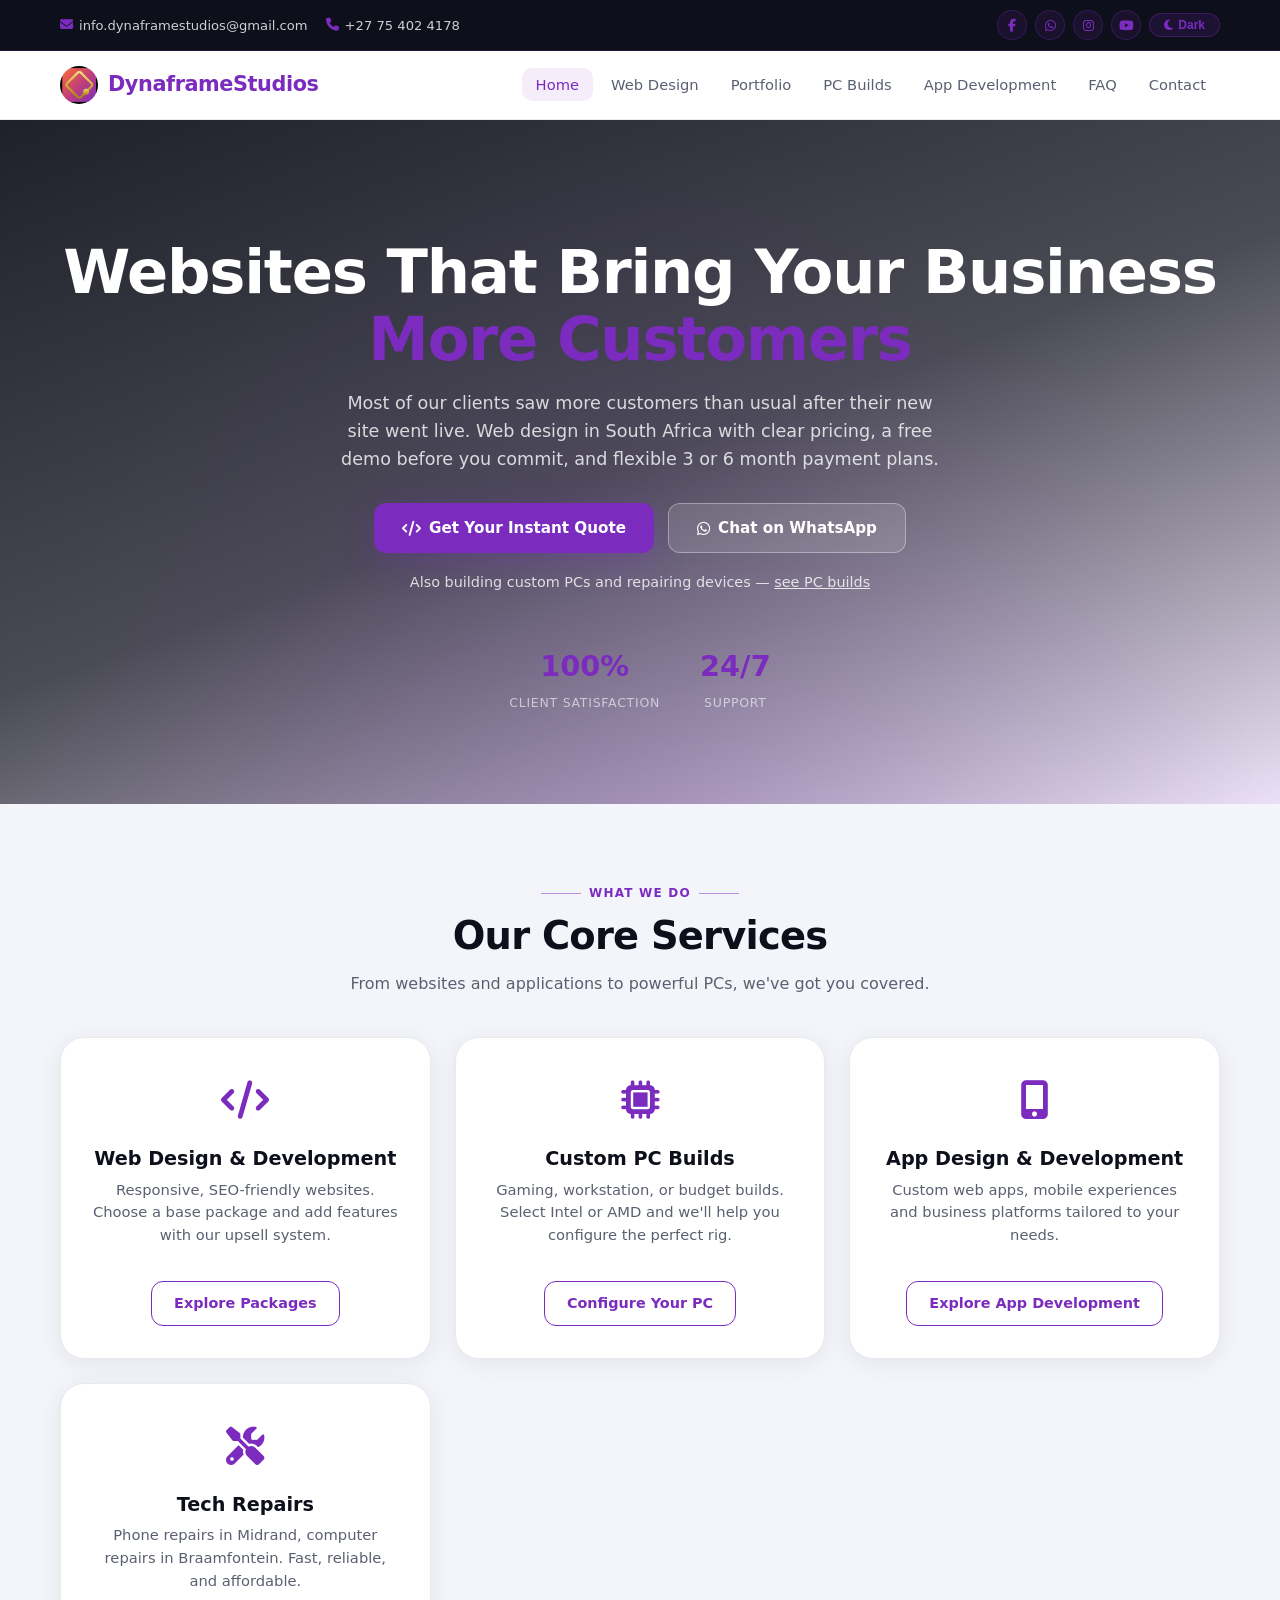
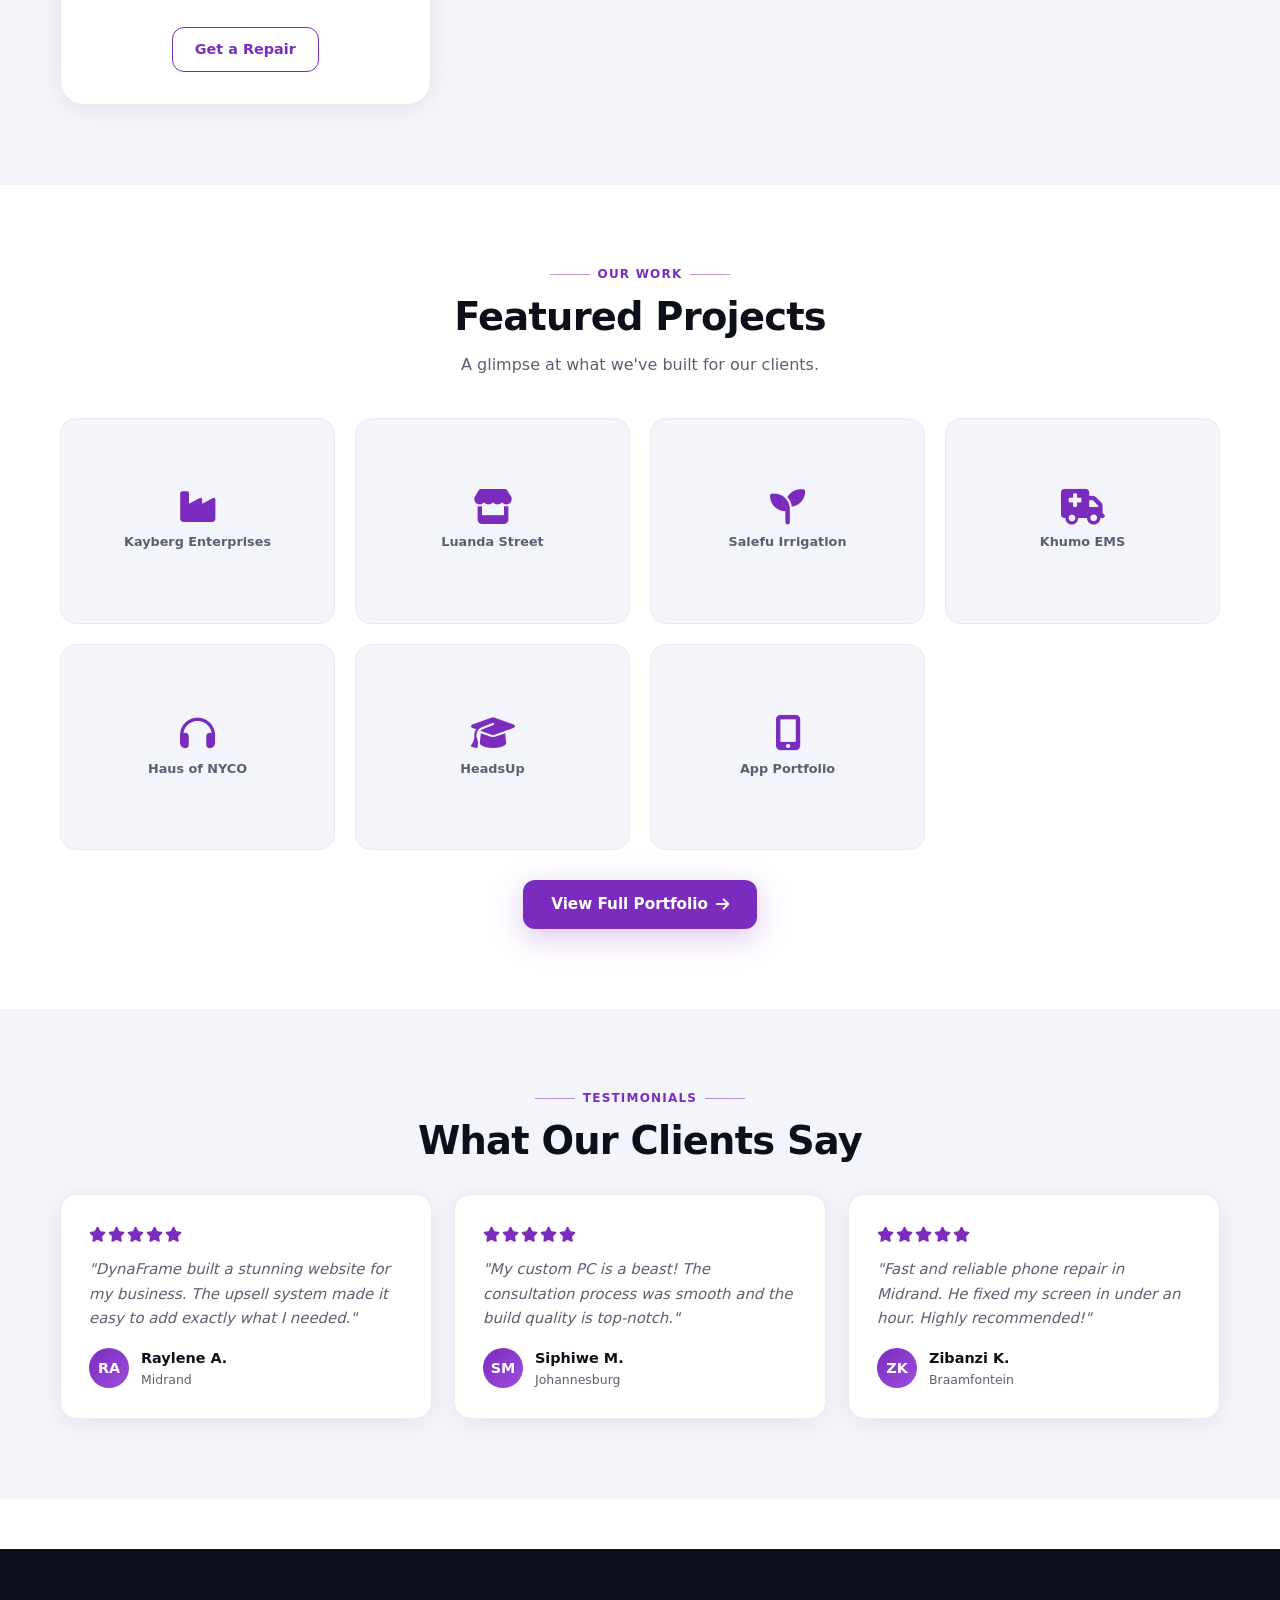
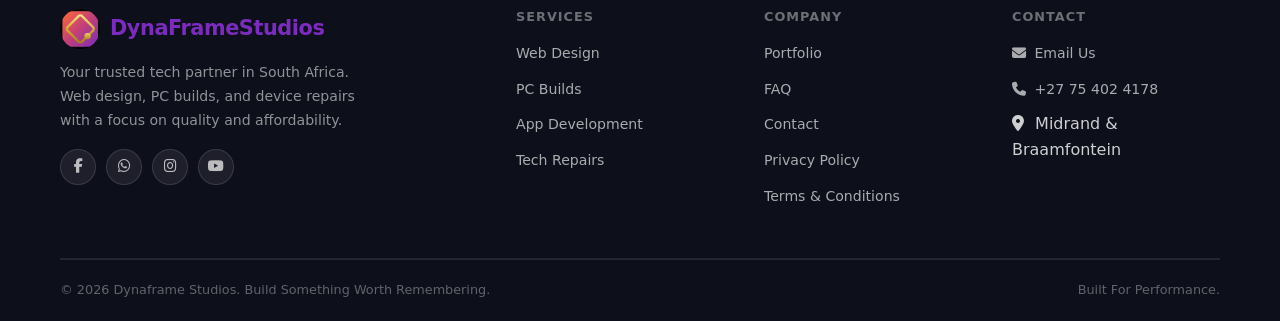
==== commit 9443e12b: "app dev update" ====
--- a/index.html
+++ b/index.html
@@ -30,7 +30,7 @@
         "url": "https://dynaframestudios.co.za/",
         "telephone": "+27754024178",
         "email": "info.dynaframestudios@gmail.com",
-        "priceRange": "R2000 - R10000",
+        "priceRange": "R2200 - R10000",
         "address": [
             { "@type": "PostalAddress", "addressLocality": "Midrand", "addressRegion": "Gauteng", "addressCountry": "ZA" },
             { "@type": "PostalAddress", "addressLocality": "Braamfontein", "addressRegion": "Gauteng", "addressCountry": "ZA" }
@@ -83,6 +83,7 @@
                 <li><a href="web-design.html" class="nav-link">Web Design</a></li>
                 <li><a href="portfolio.html" class="nav-link">Portfolio</a></li>
                 <li><a href="pc-builds.html" class="nav-link">PC Builds</a></li>
+                <li><a href="app-design.html" class="nav-link">App Development</a></li>
                 <li><a href="faq.html" class="nav-link">FAQ</a></li>
                 <li><a href="contact.html" class="nav-link">Contact</a></li>
             </ul>
@@ -114,7 +115,7 @@
         <div class="container">
             <div class="section-tag">What We Do</div>
             <h2 class="section-title">Our Core Services</h2>
-            <p class="section-subtitle">From stunning websites to powerful PCs, we've got you covered.</p>
+            <p class="section-subtitle">From websites and applications to powerful PCs, we've got you covered.</p>
             <div class="services-grid">
                 <div class="service-card fade-in">
                     <div class="icon"><i class="fas fa-code"></i></div>
@@ -128,6 +129,7 @@
                     <p>Gaming, workstation, or budget builds. Select Intel or AMD and we'll help you configure the perfect rig.</p>
                     <a href="pc-builds.html" class="btn btn-outline">Configure Your PC</a>
                 </div>
+                <div class="service-card fade-in"><div class="icon"><i class="fas fa-mobile-alt"></i></div><h3>App Design &amp; Development</h3><p>Custom web apps, mobile experiences and business platforms tailored to your needs.</p><a href="app-design.html" class="btn btn-outline">Explore App Development</a></div>
                 <div class="service-card fade-in">
                     <div class="icon"><i class="fas fa-tools"></i></div>
                     <h3>Tech Repairs</h3>
@@ -150,6 +152,8 @@
                 <a href="portfolio.html#salefu" class="portfolio-preview-item fade-in"><i class="fas fa-seedling"></i><span>Salefu Irrigation</span></a>
                 <a href="portfolio.html#khumo" class="portfolio-preview-item fade-in"><i class="fas fa-ambulance"></i><span>Khumo EMS</span></a>
                 <a href="portfolio.html#nyco" class="portfolio-preview-item fade-in"><i class="fas fa-headphones"></i><span>Haus of NYCO</span></a>
+                <a href="portfolio.html#headsup" class="portfolio-preview-item fade-in"><i class="fas fa-graduation-cap"></i><span>HeadsUp</span></a>
+                <a href="portfolio.html#apps" class="portfolio-preview-item fade-in"><i class="fas fa-mobile-alt"></i><span>App Portfolio</span></a>
             </div>
             <div style="text-align:center;margin-top:30px;">
                 <a href="portfolio.html" class="btn btn-primary">View Full Portfolio <i class="fas fa-arrow-right"></i></a>
@@ -204,6 +208,7 @@
                     <ul>
                         <li><a href="web-design.html">Web Design</a></li>
                         <li><a href="pc-builds.html">PC Builds</a></li>
+                <li><a href="app-design.html">App Development</a></li>
                         <li><a href="contact.html">Tech Repairs</a></li>
                     </ul>
                 </div>
